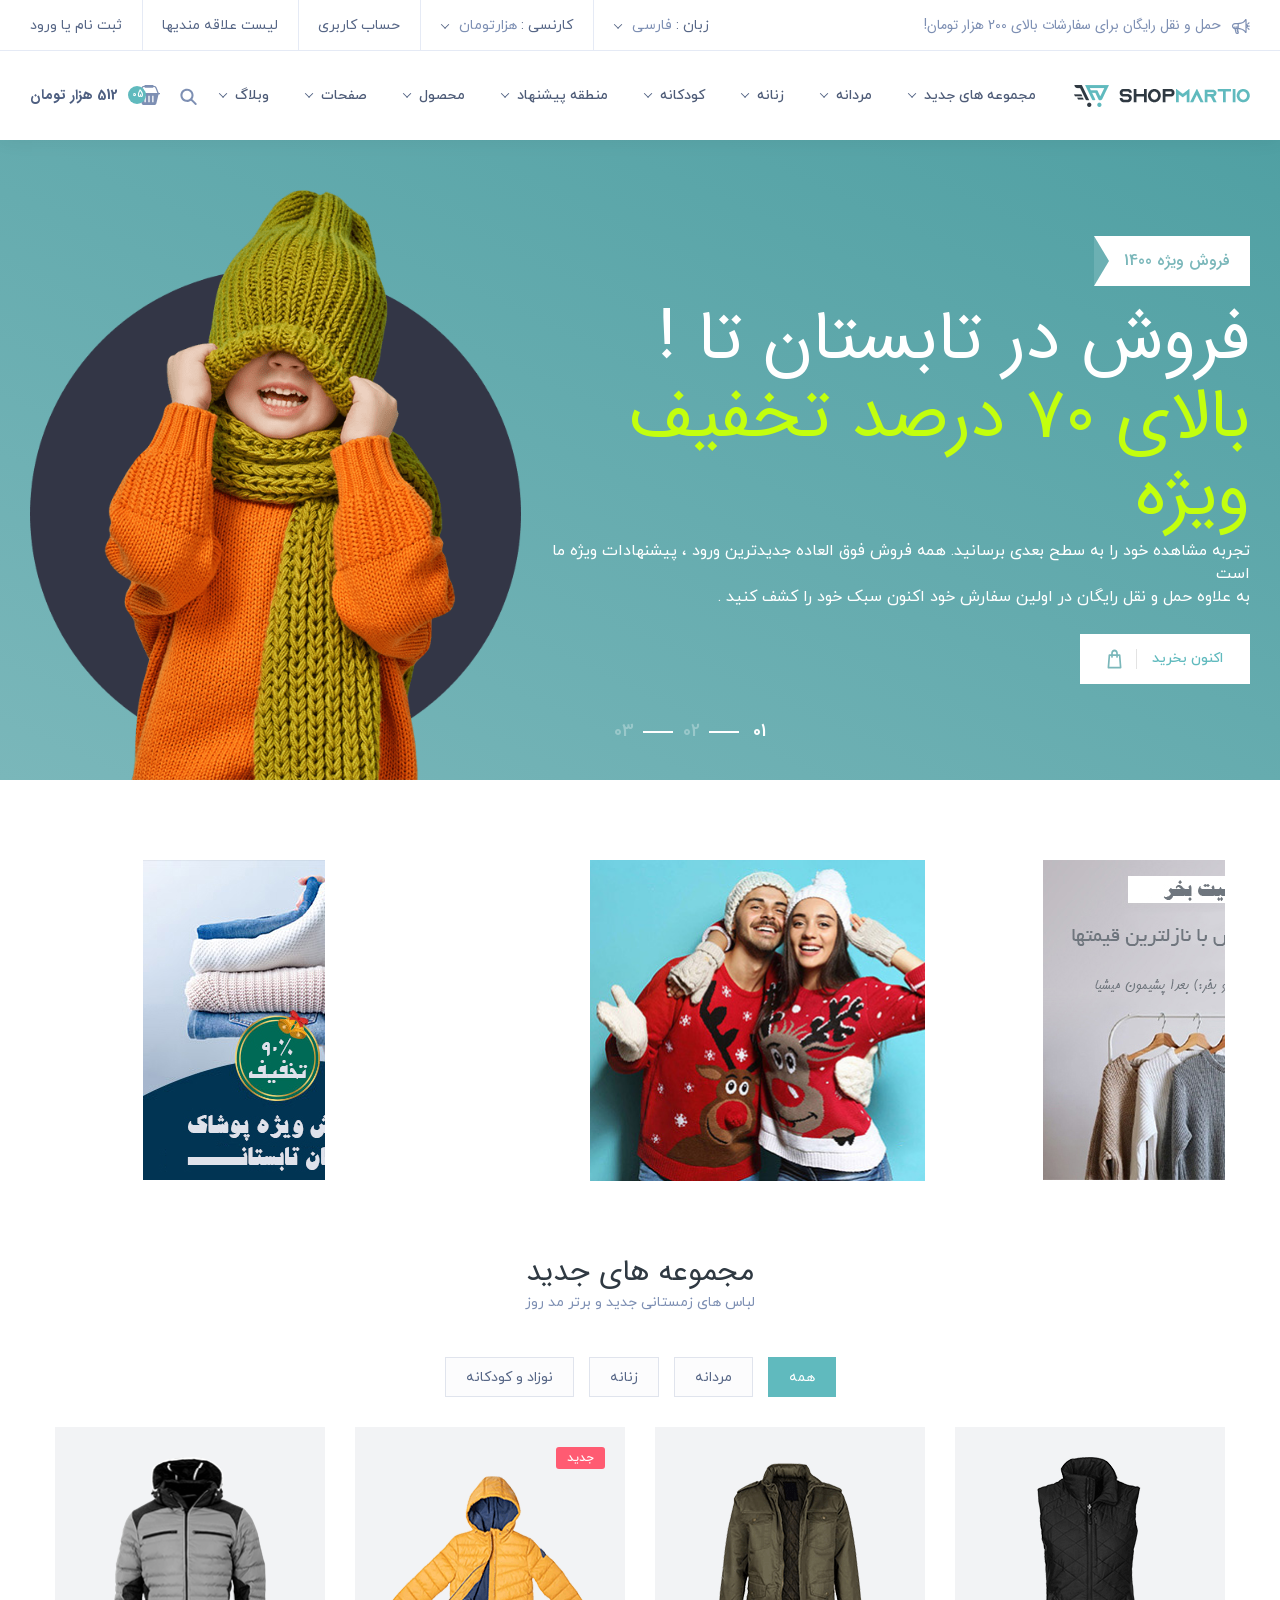
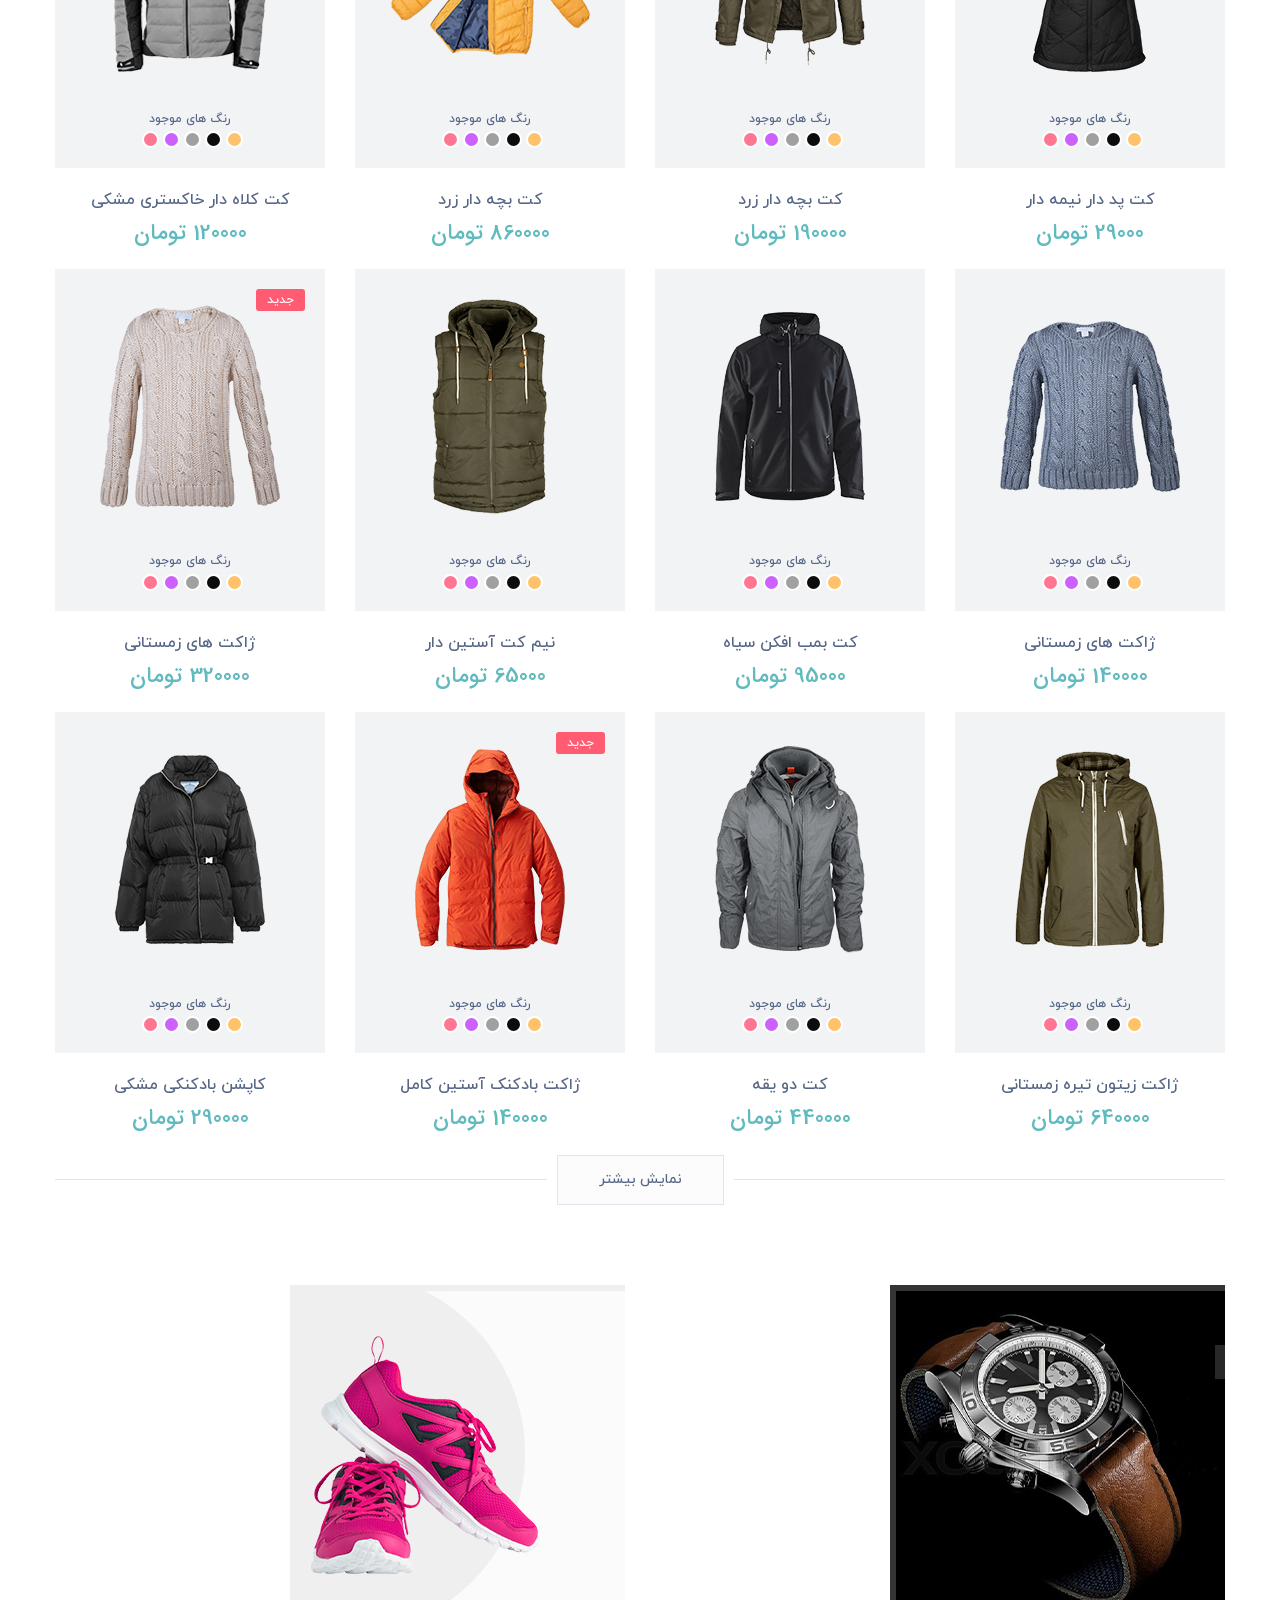
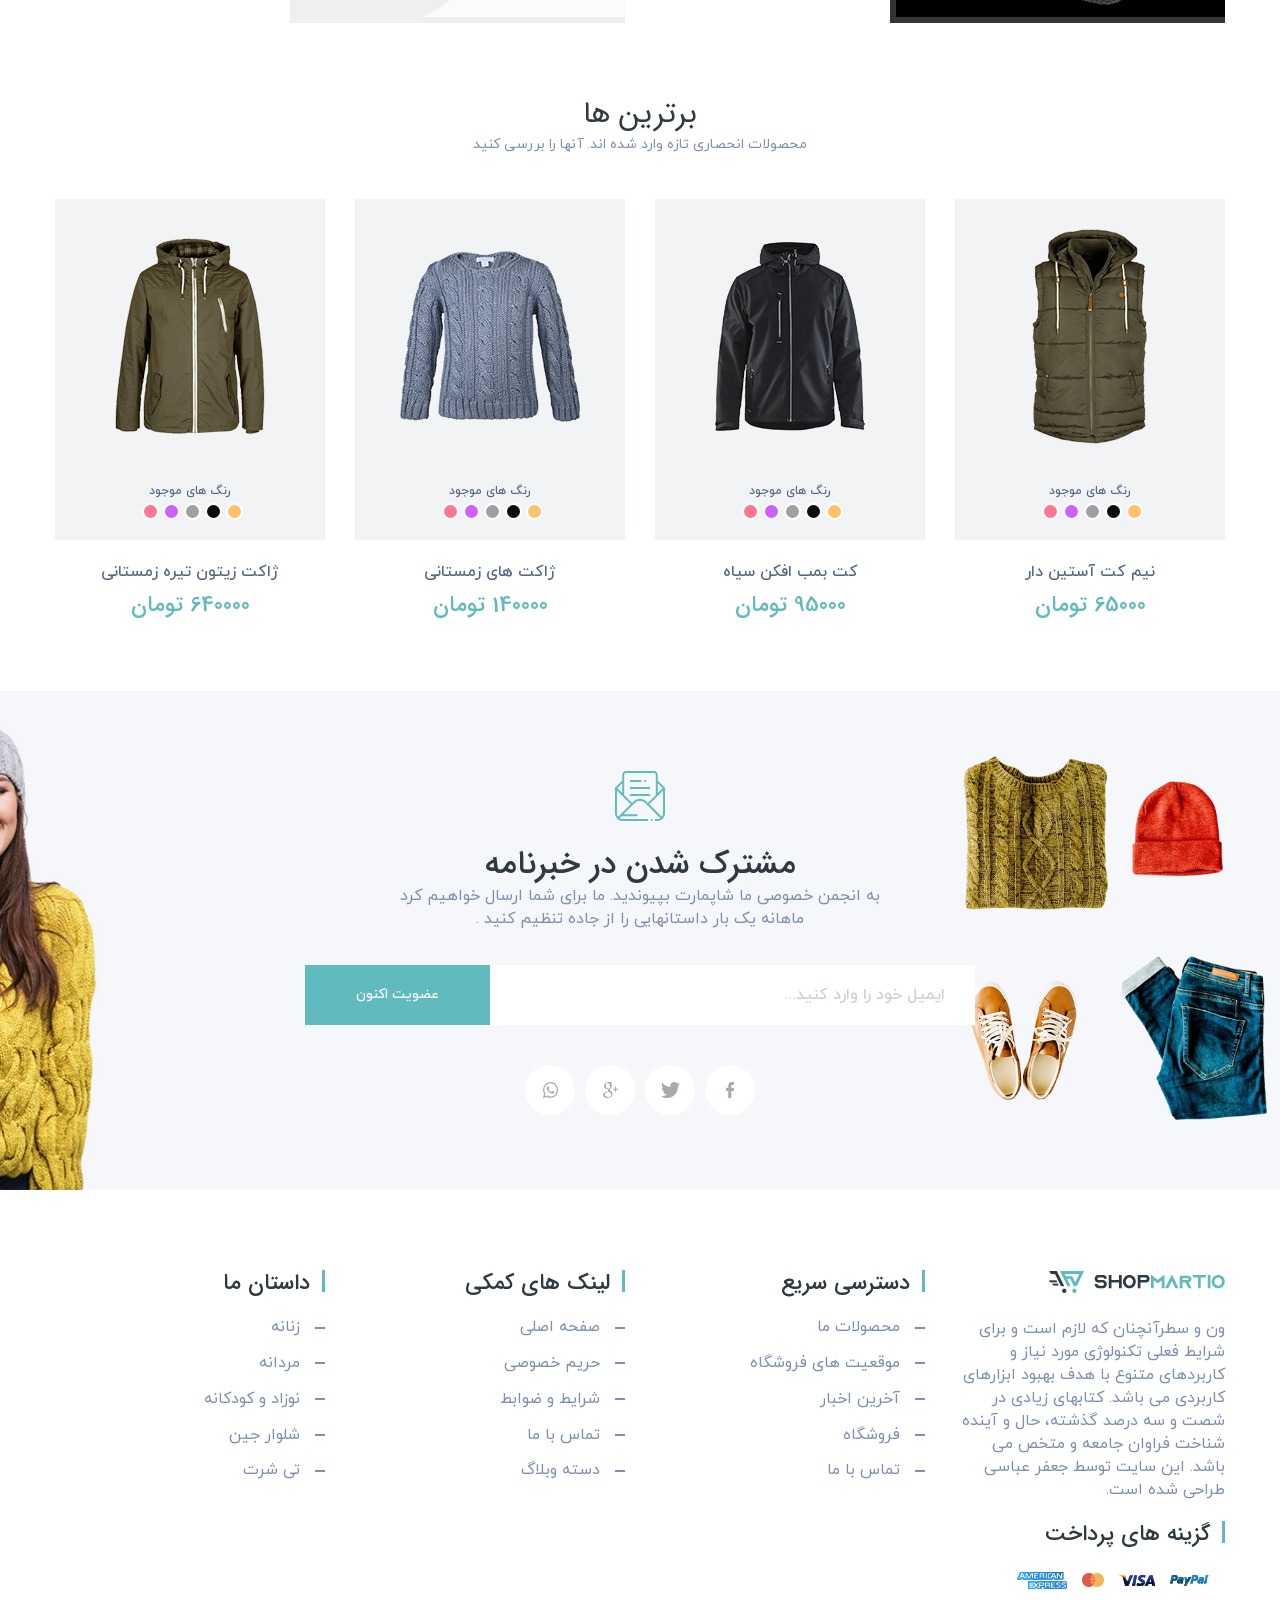
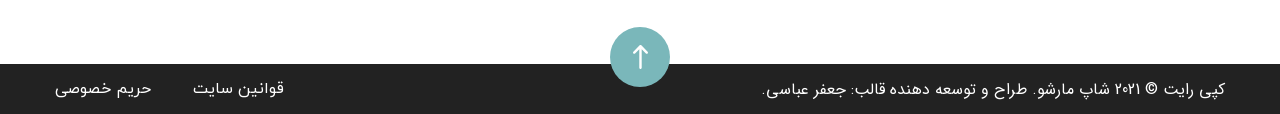
==== index.html @ 10135fd0 "Start" ====
<!doctype html>
<!-- 
Template Name: شاپ مارشو - قالب فروشگاهی ریسپانسیو HTML 
Version: 1.0.0
Author: Kamleshyadav
Website: 
Purchase: 
-->
<!--[if IE 8]> <html lang="en" class="ie8 no-js"> <![endif]-->
<!--[if IE 9]> <html lang="en" class="ie9 no-js"> <![endif]-->
<!--[if !IE]><!-->
<html lang="en">
<!--<![endif]-->
<!-- Begin Head -->
  
<head>
    <meta charset="utf-8">
    <meta name="viewport" content="width=device-width, initial-scale=1, shrink-to-fit=no">
    <link rel="stylesheet" href="assets/css/bootstrap.min.css" >
    <link rel="stylesheet" href="assets/css/nice-select.css" >
    <link rel="stylesheet" href="assets/css/font.css" >
    <link rel="stylesheet" href="assets/css/swiper-bundle.min.css" >
    <link rel="stylesheet" href="assets/css/comman.css" >
    <link rel="stylesheet" href="assets/css/style.css" >
    <!-- Favicon Link -->
    <link rel="shortcut icon" type="image/png" href="assets/images/index1/favicon.png">
    <title>شاپ مارشو - قالب فروشگاهی ریسپانسیو HTML</title>
  </head>
<body>
<!-- main-wrapper start -->
<div class="main-wrapper">
<!-- Preloader Box -->
<div class="preloader-wrapper preloader-active preloader-open">
    <div class="preloader-holder">
        <div class="preloader d-flex justify-content-center align-items-center h-100">
            <span></span>
            <span></span>
            <span></span>
        </div>
    </div>
</div>
    <!-- Search Box -->
<div class="search-main-wrap">
    <div class="search-inner">
        <a href="javascript:void(0);" class="c-search-close">
            <svg viewBox="0 0 413.348 413.348" xmlns="http://www.w3.org/2000/svg"><path d="m413.348 24.354-24.354-24.354-182.32 182.32-182.32-182.32-24.354 24.354 182.32 182.32-182.32 182.32 24.354 24.354 182.32-182.32 182.32 182.32 24.354-24.354-182.32-182.32z"/></svg>
        </a>
        <div class="search-box">
            <form>
                <input type="text" placeholder="جستجو کنید ..."/>
                <button type="submit">
                    <svg xmlns:xlink="http://www.w3.org/1999/xlink" width="17px" height="17px"><path fill-rule="evenodd" fill="rgb(255, 255, 255)" d="M16.337,15.218 C15.846,14.710 15.347,14.210 14.848,13.711 L12.326,11.190 C14.647,7.813 13.433,3.788 10.926,1.947 C8.249,-0.020 4.631,0.233 2.322,2.546 C0.010,4.862 -0.267,8.510 1.664,11.217 C2.621,12.558 4.223,13.526 5.949,13.805 C7.163,14.001 8.993,13.951 10.900,12.633 L10.981,12.724 C11.161,12.925 11.344,13.131 11.537,13.326 C12.605,14.410 13.674,15.490 14.755,16.559 C14.969,16.769 15.226,16.921 15.462,16.974 C15.534,16.991 15.604,16.999 15.674,16.999 C16.017,16.999 16.324,16.804 16.522,16.452 C16.757,16.034 16.690,15.583 16.337,15.218 ZM10.177,4.051 C11.029,4.910 11.496,6.055 11.495,7.273 C11.493,8.489 11.019,9.630 10.162,10.488 C9.308,11.344 8.173,11.815 6.967,11.815 C6.964,11.815 6.961,11.815 6.958,11.815 C5.751,11.813 4.610,11.331 3.748,10.457 C2.891,9.590 2.425,8.452 2.436,7.255 C2.457,4.709 4.449,2.717 6.972,2.717 C6.974,2.717 6.977,2.717 6.979,2.717 C8.189,2.718 9.325,3.192 10.177,4.051 Z"/></svg>
                </button>
            </form>
        </div>
    </div>
</div>
<!-- Header Start -->
<div class="header-main-wrapper header-style1">
    <div class="header-top-wrapper">
        <div class="ht-left">
            <svg xmlns:xlink="http://www.w3.org/1999/xlink" width="19px" height="15px"><path fill-rule="evenodd" fill="rgb(125, 143, 179)" d="M18.284,7.677 L17.530,7.677 C17.365,7.677 17.215,7.610 17.107,7.501 C16.967,8.262 16.389,8.879 15.631,9.062 L15.631,13.252 C15.631,13.639 15.379,13.967 15.007,14.067 C14.631,14.169 14.249,14.004 14.058,13.677 C13.162,12.134 11.751,11.080 9.862,10.541 C8.422,10.133 7.243,10.188 7.235,10.193 L7.213,10.194 L7.102,10.189 L7.835,13.207 C7.936,13.627 7.842,14.062 7.577,14.403 C7.308,14.743 6.908,14.938 6.476,14.938 L5.821,14.938 C5.174,14.938 4.615,14.498 4.462,13.869 L3.560,10.154 C2.050,9.921 0.932,8.631 0.932,7.079 C0.932,5.363 2.325,3.968 4.038,3.968 L7.234,3.966 C7.359,3.974 8.504,4.002 9.862,3.617 C11.751,3.079 13.163,2.024 14.058,0.482 C14.252,0.148 14.631,-0.010 15.007,0.091 C15.379,0.191 15.631,0.519 15.631,0.907 L15.631,5.097 C16.389,5.279 16.967,5.896 17.107,6.657 C17.215,6.548 17.365,6.482 17.530,6.482 L18.284,6.482 C18.614,6.482 18.881,6.751 18.881,7.079 C18.881,7.409 18.614,7.677 18.284,7.677 ZM6.603,8.743 L4.743,8.743 C4.414,8.743 4.146,8.475 4.146,8.145 C4.146,7.815 4.414,7.548 4.743,7.548 L6.603,7.548 L6.603,5.163 L4.038,5.163 C2.983,5.163 2.126,6.023 2.126,7.079 C2.126,8.131 2.980,8.991 4.030,8.996 L6.344,8.995 L6.603,8.996 L6.603,8.743 ZM6.614,13.241 L6.544,13.241 C6.215,13.241 5.947,12.973 5.947,12.644 C5.947,12.388 6.108,12.170 6.334,12.085 L6.281,11.864 L6.154,11.864 C5.824,11.864 5.557,11.596 5.557,11.266 C5.557,10.991 5.743,10.759 5.996,10.690 L5.875,10.191 L4.798,10.191 L5.623,13.586 C5.645,13.679 5.727,13.743 5.821,13.743 L6.476,13.743 C6.540,13.743 6.597,13.715 6.637,13.665 C6.676,13.615 6.691,13.550 6.674,13.489 L6.614,13.241 ZM14.437,2.035 C13.392,3.335 11.930,4.274 10.165,4.772 C9.191,5.047 8.332,5.133 7.797,5.157 L7.797,9.002 C8.333,9.027 9.193,9.112 10.164,9.386 C11.930,9.884 13.391,10.824 14.437,12.123 L14.437,2.035 ZM15.946,7.016 C15.946,6.764 15.824,6.534 15.631,6.391 L15.631,7.768 C15.824,7.625 15.946,7.394 15.946,7.142 L15.946,7.016 ZM3.890,8.377 C3.878,8.408 3.860,8.442 3.837,8.476 C3.813,8.512 3.789,8.542 3.763,8.568 C3.736,8.595 3.707,8.619 3.675,8.640 C3.636,8.666 3.605,8.682 3.571,8.696 C3.539,8.711 3.498,8.723 3.455,8.731 C3.424,8.739 3.384,8.743 3.340,8.743 C3.298,8.743 3.256,8.739 3.217,8.730 C3.186,8.724 3.147,8.713 3.109,8.696 C3.074,8.681 3.044,8.665 3.014,8.646 C2.969,8.615 2.938,8.590 2.912,8.562 C2.893,8.545 2.865,8.511 2.841,8.472 C2.822,8.446 2.804,8.409 2.792,8.381 C2.772,8.331 2.761,8.295 2.754,8.258 C2.747,8.221 2.743,8.184 2.743,8.145 C2.743,8.108 2.747,8.070 2.754,8.033 C2.761,7.995 2.772,7.959 2.786,7.924 C2.807,7.875 2.824,7.842 2.846,7.810 C2.869,7.776 2.895,7.744 2.924,7.717 C2.939,7.700 2.972,7.674 3.009,7.648 C3.038,7.629 3.071,7.612 3.105,7.597 C3.155,7.577 3.191,7.566 3.228,7.559 C3.301,7.543 3.381,7.544 3.458,7.560 C3.492,7.567 3.530,7.578 3.565,7.592 C3.607,7.610 3.641,7.628 3.675,7.651 C3.701,7.666 3.733,7.693 3.763,7.723 C3.787,7.747 3.810,7.776 3.832,7.805 C3.860,7.850 3.878,7.883 3.892,7.916 C3.906,7.952 3.916,7.985 3.925,8.022 C3.934,8.070 3.937,8.108 3.937,8.145 C3.937,8.184 3.934,8.221 3.927,8.258 C3.916,8.306 3.906,8.341 3.890,8.377 ZM3.026,8.015 L3.026,8.015 L3.026,8.015 C3.026,8.015 3.026,8.015 3.026,8.015 ZM17.388,5.189 C17.279,5.289 17.136,5.346 16.986,5.346 C16.818,5.346 16.657,5.274 16.544,5.150 C16.437,5.033 16.382,4.879 16.390,4.719 C16.397,4.560 16.466,4.412 16.584,4.305 L17.566,3.410 C17.811,3.187 18.188,3.206 18.410,3.450 C18.517,3.567 18.572,3.720 18.564,3.880 C18.557,4.039 18.488,4.185 18.371,4.293 L17.388,5.189 ZM16.958,8.814 C17.115,8.797 17.270,8.862 17.388,8.969 L18.370,9.865 C18.488,9.973 18.557,10.120 18.564,10.279 C18.572,10.438 18.517,10.592 18.409,10.710 C18.297,10.833 18.136,10.905 17.969,10.905 C17.820,10.905 17.677,10.850 17.567,10.750 L16.583,9.852 C16.466,9.746 16.397,9.599 16.390,9.439 C16.382,9.279 16.437,9.125 16.545,9.007 C16.651,8.891 16.799,8.821 16.958,8.814 Z"/></svg>
            <span class="free-ship">حمل و نقل رایگان برای سفارشات بالای 200 هزار تومان!</span>
        </div> 
        <div class="ht-right">
            <div class="ht-right_info">
                <ul class="ht-info-list">
                    <li>
                        زبان : 
                        <select>
                            <option data-display="فارسی">فارسی </option>
                            <option value="1">اسپانیایی </option>
                            <option value="2">هندی </option>
                            <option value="3">عربی </option>
                            <option value="4">روسیه </option>
                        </select>                            
                    </li>
                    <li>
                        کارنسی : 
                        <select>
                            <option data-display="هزارتومان">هزارتومان </option>
                            <option value="1">یورو </option>
                            <option value="2">دلار </option>
                        </select>                            
                    </li>
                    <li><a href="profile.html">حساب کاربری </a></li>
                    <li><a href="wishlist.html">لیست علاقه مندیها </a></li>
                    <li>
                        <a href="javascript:void(0);" data-toggle="modal" data-target="#register">ثبت نام </a> یا
                        <a href="javascript:void(0);" data-toggle="modal" data-target="#login">ورود </a>
                    </li>
                    
                </ul>
            </div> 
        </div> 
    </div>  
    <div class="header-sticky-wrapper">
        <div class="hs-left">
            <div class="hs-left-logo">
                <a href="index.html"><img src="assets/images/index1/logo.png" alt="logo" class="img-fluid"></a>
            </div>
        </div>
        <div class="hs-medium custom-scroll">
            <div class="nav-items main-menu-wraper">
                <ul class="menu-list d-xl-flex">
                    <li>
                        <a href="index.html" class="hs-mobile-logo">
                             <img src="assets/images/index1/logo.png" alt="logo" class="img-fluid">
                        </a>
                        <p class="menu-btn c-toggle-btn sidebar-toggle">
                            <span></span>
                            <span></span>
                            <span></span>
                         </p>
                    </li>
                    <li>
                        <a href="javascript:void(0);">مجموعه های جدید </a>
                            <div class="drop-menu mega-menu">
                                <ul class="sub-menu">
                                    <li >
                                        <a href="javascript:void(0);">پوشیدنی های برتر</a>
                                            <ul class="super-sub-menu">
                                                <li ><a href="product_category.html">تی شرت </a></li>
                                                <li><a href="product_category.html">پیراهن رسمی  </a></li>
                                                <li><a href="product_category.html">پیراهن معمولی </a></li>
                                                <li><a href="product_category.html">سویی شرت </a></li>
                                                <li><a href="product_category.html">ژاکت </a></li>
                                                <li><a href="product_category.html">کت </a></li>
                                                <li><a href="product_category.html">مانتوهای بارانی </a></li>
                                                <li><a href="product_category.html">بلیزر </a></li>                                            
                                            </ul>
                                    </li>
                                    <li>
                                        <a href="javascript:void(0);">لباس پایین </a>
                                        <ul class="super-sub-menu">
                                            <li><a href="product_category.html">شلوار جین </a></li>
                                            <li><a href="product_category.html">شلوار </a></li>
                                            <li><a href="product_category.html">زیر شلوارها </a></li>
                                            <li><a href="product_category.html">شلوار راحتی </a></li>
                                            <li><a href="product_category.html">شلوار ورزشی </a></li>
                                            <li><a href="product_category.html">شلوار فوتبال  </a></li>
                                            <li><a href="product_category.html">شلوار کشی  </a></li>                                           
                                        </ul>                                
                                    </li>
                                    <li>
                                        <a href="javascript:void(0);">کفش ها </a>
                                        <ul class="super-sub-menu">
                                            <li><a href="product_category.html">فلیپ فلاپ </a></li>
                                            <li><a href="product_category.html">استوک </a></li>
                                            <li><a href="product_category.html">کفش راحتی </a></li>
                                            <li><a href="product_category.html">کفش ورزشی </a></li>
                                            <li><a href="product_category.html">کفش زنانه </a></li>
                                            <li><a href="product_category.html">کت </a></li>
                                            <li><a href="product_category.html">کفش اسنایک </a></li>
                                            <li><a href="product_category.html">کفش صندلی </a></li>                                            
                                        </ul>
                                    </li>
                                    <li>
                                        <a href="javascript:void(0);">لباس خواب </a>
                                        <ul class="super-sub-menu">
                                            <li><a href="product_category.html">لباس خواب </a></li>
                                            <li><a href="product_category.html">خلاصه و تنه </a></li>
                                            <li><a href="product_category.html">شلوار ورزشی </a></li>
                                            <li><a href="product_category.html">جلیقه ها </a></li>
                                            <li><a href="product_category.html">لباس خواب و لباس راحتی </a></li>
                                            <li><a href="product_category.html">حرارتی </a></li>                                           
                                        </ul>
                                    </li>
                                    <li>
                                        <a href="javascript:void(0);">تجهیزات جانبی </a>
                                        <ul class="super-sub-menu">
                                            <li><a href="product_category.html">کیف و کوله پشتی  </a></li>
                                            <li><a href="product_category.html">مراقبت و نظافت شخصی </a></li>
                                            <li><a href="product_category.html">عینک آفتابی </a></li>
                                            <li><a href="product_category.html">ساعت ها </a></li>
                                            <li><a href="product_category.html">کیف پول </a></li>
                                            <li><a href="product_category.html">کمربندها </a></li>
                                            <li><a href="product_category.html">موبرها </a></li>                                            
                                            <li><a href="product_category.html">کلاه و هد</a></li>                                            
                                        </ul>                                
                                    </li>
                                </ul>
                                <div class="mega-menu-info d-lg-flex">
                                    <div class="col-lg-4">
                                        <div class="mega-menu-infobox text-center">
                                            <svg xmlns:xlink="http://www.w3.org/1999/xlink" width="34px" height="24px"><path fill-rule="evenodd" fill="rgb(96, 186, 190)" d="M32.929,20.763 L29.818,20.763 C29.329,22.624 27.659,23.999 25.678,23.999 C23.698,23.999 22.028,22.624 21.539,20.763 L15.176,20.763 C14.686,22.624 13.016,23.999 11.036,23.999 C9.055,23.999 7.385,22.624 6.896,20.763 L4.107,20.763 C3.515,20.763 3.036,20.274 3.036,19.672 C3.036,19.069 3.515,18.581 4.107,18.581 L6.877,18.581 C7.342,16.683 9.029,15.272 11.036,15.272 C13.042,15.272 14.730,16.683 15.194,18.581 L21.520,18.581 C21.985,16.683 23.672,15.272 25.678,15.272 C27.685,15.272 29.373,16.683 29.837,18.581 L31.857,18.581 L31.857,12.955 L30.297,10.908 L21.964,10.908 C21.372,10.908 20.893,10.420 20.893,9.817 L20.893,2.181 L4.107,2.181 C3.515,2.181 3.036,1.693 3.036,1.090 C3.036,0.488 3.515,-0.001 4.107,-0.001 L21.964,-0.001 C22.556,-0.001 23.036,0.488 23.036,1.090 L23.036,2.181 L27.607,2.181 C28.012,2.181 28.382,2.413 28.565,2.782 L31.779,9.291 L31.777,9.292 L33.775,11.912 C33.921,12.103 34.000,12.339 34.000,12.581 L34.000,19.672 C34.000,20.274 33.520,20.763 32.929,20.763 ZM11.036,17.454 C9.854,17.454 8.893,18.432 8.893,19.636 C8.893,20.839 9.854,21.817 11.036,21.817 C12.217,21.817 13.179,20.839 13.179,19.636 C13.179,18.432 12.217,17.454 11.036,17.454 ZM25.678,17.454 C24.497,17.454 23.536,18.432 23.536,19.636 C23.536,20.839 24.497,21.817 25.678,21.817 C26.860,21.817 27.821,20.839 27.821,19.636 C27.821,18.432 26.860,17.454 25.678,17.454 ZM26.946,4.363 L23.036,4.363 L23.036,8.727 L29.101,8.727 L26.946,4.363 ZM13.036,5.563 C13.036,6.166 12.556,6.654 11.964,6.654 L2.821,6.654 C2.230,6.654 1.750,6.166 1.750,5.563 C1.750,4.960 2.230,4.472 2.821,4.472 L11.964,4.472 C12.556,4.472 13.036,4.960 13.036,5.563 ZM11.286,9.854 C11.286,10.456 10.806,10.944 10.214,10.944 L1.071,10.944 C0.480,10.944 -0.000,10.456 -0.000,9.854 C-0.000,9.252 0.480,8.763 1.071,8.763 L10.214,8.763 C10.806,8.763 11.286,9.252 11.286,9.854 ZM2.821,13.054 L7.750,13.054 C8.342,13.054 8.821,13.542 8.821,14.145 C8.821,14.748 8.342,15.236 7.750,15.236 L2.821,15.236 C2.230,15.236 1.750,14.748 1.750,14.145 C1.750,13.542 2.230,13.054 2.821,13.054 Z"/></svg>
                                            <h5 class="e-mm-ib-ttl">حمل و نقل رایگان</h5>
                                            <p>سفارشات بالای 200 هزارت تومان حمل و نقل رایگان دارند</p>
                                        </div>
                                    </div>
                                    <div class="col-lg-4">
                                        <div class="mega-menu-infobox text-center">
                                            <svg xmlns:xlink="http://www.w3.org/1999/xlink" width="22px" height="27px"><path fill-rule="evenodd" fill="rgb(96, 186, 190)" d="M21.856,21.026 C21.816,23.307 20.022,25.196 17.857,25.236 C16.628,25.257 15.411,25.248 14.061,25.235 C13.807,25.230 13.680,25.306 13.553,25.554 C13.096,26.447 12.273,26.963 11.388,26.963 C11.173,26.963 10.954,26.933 10.735,26.870 C9.605,26.543 8.839,25.502 8.831,24.278 C8.825,23.070 9.612,21.966 10.706,21.652 C11.820,21.335 12.908,21.825 13.551,22.928 C13.646,23.092 13.861,23.251 13.992,23.255 C15.134,23.284 16.374,23.289 17.779,23.265 C18.747,23.251 19.517,22.669 19.784,21.769 L19.781,21.769 C19.691,21.777 19.613,21.785 19.536,21.790 C18.831,21.826 18.186,21.602 17.695,21.149 C17.164,20.661 16.860,19.950 16.839,19.149 C16.809,18.022 16.809,16.840 16.839,15.637 C16.873,14.166 17.864,13.074 19.246,12.980 C19.724,12.948 20.237,12.943 20.861,12.966 C21.523,12.988 21.860,13.359 21.862,14.067 L21.869,15.613 C21.879,17.387 21.888,19.222 21.856,21.026 ZM11.376,23.526 C11.375,23.526 11.375,23.526 11.374,23.526 C11.023,23.527 10.718,23.856 10.708,24.245 C10.703,24.453 10.782,24.653 10.924,24.796 C11.046,24.918 11.205,24.984 11.370,24.984 C11.376,24.984 11.383,24.984 11.390,24.984 C11.752,24.972 12.041,24.642 12.034,24.248 C12.028,23.856 11.727,23.526 11.376,23.526 ZM20.016,16.054 C20.015,15.681 20.013,15.304 20.013,14.922 C19.951,14.925 19.870,14.921 19.801,14.919 C19.744,14.918 19.690,14.916 19.638,14.916 C19.498,14.916 19.375,14.927 19.279,14.975 C19.025,15.106 18.737,15.369 18.728,15.539 C18.666,16.645 18.659,17.823 18.706,19.139 C18.713,19.326 18.779,19.482 18.899,19.593 C19.021,19.705 19.199,19.767 19.390,19.755 C19.762,19.739 19.997,19.492 20.003,19.112 C20.023,18.104 20.020,17.108 20.016,16.054 ZM20.972,11.555 C20.921,11.563 20.862,11.569 20.800,11.569 C20.468,11.569 20.029,11.398 19.873,10.558 C19.176,6.804 16.520,3.827 13.263,3.149 C9.478,2.362 6.049,3.889 4.100,7.234 C3.736,7.858 3.500,8.592 3.272,9.299 C3.144,9.693 3.014,10.100 2.861,10.488 C2.729,10.822 2.542,11.225 2.258,11.382 C1.972,11.541 1.669,11.528 1.424,11.356 C1.119,11.140 0.968,10.710 1.040,10.258 C1.434,7.786 2.524,5.650 4.281,3.907 C6.206,1.997 8.723,0.945 11.369,0.945 C11.372,0.945 11.374,0.945 11.376,0.945 C16.478,0.949 20.813,4.851 21.683,10.222 C21.803,10.961 21.538,11.460 20.972,11.555 ZM1.928,12.968 C2.456,12.957 3.004,12.944 3.541,12.982 C4.865,13.078 5.855,14.166 5.896,15.571 C5.931,16.769 5.929,17.988 5.891,19.197 C5.845,20.689 4.773,21.798 3.388,21.798 C3.368,21.798 3.349,21.798 3.329,21.798 C1.960,21.766 0.905,20.619 0.876,19.130 C0.866,18.561 0.868,17.991 0.871,17.423 C0.871,17.149 0.872,16.875 0.872,16.600 L0.871,15.983 C0.870,15.364 0.869,14.747 0.873,14.128 C0.880,13.343 1.205,12.986 1.928,12.968 ZM2.729,19.027 C2.734,19.451 3.004,19.762 3.371,19.766 L3.372,19.766 C3.375,19.766 3.378,19.766 3.380,19.766 C3.753,19.766 4.048,19.432 4.055,19.002 C4.072,17.918 4.071,16.799 4.054,15.675 C4.048,15.263 3.829,15.006 3.437,14.953 C3.271,14.931 3.103,14.935 2.905,14.941 C2.846,14.943 2.786,14.945 2.724,14.946 L2.722,16.080 C2.720,17.080 2.719,18.054 2.729,19.027 ZM7.821,5.471 C8.936,4.890 10.157,4.589 11.440,4.624 C11.454,4.624 11.468,4.624 11.483,4.624 C12.693,4.624 13.859,4.916 14.945,5.493 C15.541,5.809 15.754,6.364 15.489,6.909 C15.374,7.143 15.199,7.304 14.981,7.376 C14.894,7.405 14.802,7.419 14.707,7.419 C14.522,7.419 14.322,7.366 14.119,7.261 C12.316,6.337 10.466,6.330 8.619,7.237 C8.310,7.389 8.015,7.422 7.772,7.334 C7.555,7.255 7.383,7.083 7.273,6.837 C7.032,6.297 7.242,5.773 7.821,5.471 Z"/></svg>
                                            <h5 class="e-mm-ib-ttl">پشتیبانی آنلاین 247</h5>
                                            <p>مشاوره و تماس رایگان با عشق 247</p>
                                        </div>
                                    </div>
                                    <div class="col-lg-4">
                                        <div class="mega-menu-infobox text-center">
                                            <svg xmlns:xlink="http://www.w3.org/1999/xlink" width="30px" height="27px"><path fill-rule="evenodd" fill="rgb(96, 186, 190)" d="M5.529,19.607 C4.965,19.607 4.505,19.140 4.505,18.564 C4.505,17.989 4.965,17.521 5.529,17.521 L9.125,17.521 C9.688,17.521 10.147,17.989 10.147,18.564 C10.147,19.140 9.688,19.607 9.125,19.607 L5.529,19.607 ZM28.003,26.963 L2.832,26.963 C1.772,26.963 0.909,26.082 0.909,25.000 L0.909,8.451 C0.909,7.369 1.772,6.488 2.832,6.488 L12.720,6.488 C13.284,6.488 13.743,6.956 13.743,7.531 C13.743,8.107 13.284,8.574 12.720,8.574 L2.955,8.574 L2.955,12.005 L12.720,12.005 C13.284,12.005 13.743,12.473 13.743,13.047 C13.743,13.623 13.284,14.091 12.720,14.091 L2.955,14.091 L2.955,24.876 L27.879,24.876 L27.879,18.564 C27.879,17.989 28.339,17.521 28.903,17.521 C29.466,17.521 29.926,17.989 29.926,18.564 L29.926,25.000 C29.926,26.082 29.063,26.963 28.003,26.963 ZM23.120,19.468 C22.965,19.559 22.789,19.607 22.609,19.607 C22.430,19.607 22.254,19.559 22.099,19.468 C17.138,16.547 15.293,13.560 15.293,8.451 L15.293,4.773 C15.293,4.356 15.536,3.980 15.911,3.813 L22.204,1.056 C22.465,0.943 22.753,0.945 23.012,1.055 L29.307,3.813 C29.682,3.980 29.926,4.356 29.926,4.773 L29.926,8.451 C29.926,13.567 28.081,16.554 23.120,19.468 ZM27.879,5.461 L22.609,3.150 L17.339,5.461 L17.339,8.451 C17.339,12.663 18.671,14.918 22.609,17.353 C26.548,14.922 27.879,12.668 27.879,8.451 L27.879,5.461 ZM21.710,13.171 L21.673,13.171 C21.340,13.155 21.039,12.980 20.859,12.705 L19.061,9.948 C18.750,9.471 18.877,8.823 19.345,8.503 C19.567,8.351 19.833,8.295 20.101,8.346 C20.374,8.399 20.609,8.558 20.764,8.793 L21.787,10.359 L24.507,6.879 C24.680,6.662 24.925,6.526 25.197,6.496 C25.465,6.459 25.734,6.543 25.948,6.716 C26.386,7.075 26.457,7.731 26.108,8.181 L22.512,12.778 C22.316,13.028 22.024,13.171 21.710,13.171 Z"/></svg>
                                            <h5 class="e-mm-ib-ttl">عودت وجه و گارانتی</h5>
                                            <p>100% عودت وجه و گارانتی</p>
                                        </div>
                                    </div>
                                </div>
                            </div>
                    </li>
                    <li>
                        <a href="javascript:void(0);">مردانه </a>
                        <div class="drop-menu mega-menu ">
                            <ul class="sub-menu">
                                <li >
                                    <a href="javascript:void(0);">پوشیدنی های برتر</a>
                                        <ul class="super-sub-menu">
                                            <li ><a href="product_category.html">تی شرت </a></li>
                                            <li><a href="product_category.html">پیراهن رسمی  </a></li>
                                            <li><a href="product_category.html">پیراهن معمولی </a></li>
                                            <li><a href="product_category.html">سویی شرت </a></li>
                                            <li><a href="product_category.html">ژاکت </a></li>
                                            <li><a href="product_category.html">کت </a></li>
                                            <li><a href="product_category.html">مانتوهای بارانی </a></li>
                                            <li><a href="product_category.html">بلیزر </a></li>                                            
                                        </ul>
                                </li>
                                <li>
                                    <a href="javascript:void(0);">لباس پایین </a>
                                    <ul class="super-sub-menu">
                                        <li><a href="product_category.html">شلوار جین </a></li>
                                        <li><a href="product_category.html">شلوار </a></li>
                                        <li><a href="product_category.html">زیر شلوارها </a></li>
                                        <li><a href="product_category.html">شلوار راحتی </a></li>
                                        <li><a href="product_category.html">شلوار ورزشی </a></li>
                                        <li><a href="product_category.html">شلوار فوتبال  </a></li>
                                        <li><a href="product_category.html">شلوار کشی  </a></li>                                           
                                    </ul>                                
                                </li>
                                <li>
                                    <a href="javascript:void(0);">کفش ها </a>
                                    <ul class="super-sub-menu">
                                        <li><a href="product_category.html">فلیپ فلاپ </a></li>
                                        <li><a href="product_category.html">استوک </a></li>
                                        <li><a href="product_category.html">کفش راحتی </a></li>
                                        <li><a href="product_category.html">کفش ورزشی </a></li>
                                        <li><a href="product_category.html">کفش زنانه </a></li>
                                        <li><a href="product_category.html">کت </a></li>
                                        <li><a href="product_category.html">کفش اسنایک </a></li>
                                        <li><a href="product_category.html">کفش صندلی </a></li>                                            
                                    </ul>
                                </li>
                                <li>
                                    <a href="javascript:void(0);">لباس خواب </a>
                                    <ul class="super-sub-menu">
                                        <li><a href="product_category.html">لباس خواب </a></li>
                                        <li><a href="product_category.html">خلاصه و تنه </a></li>
                                        <li><a href="product_category.html">شلوار ورزشی </a></li>
                                        <li><a href="product_category.html">جلیقه ها </a></li>
                                        <li><a href="product_category.html">لباس خواب و لباس راحتی </a></li>
                                        <li><a href="product_category.html">حرارتی </a></li>                                           
                                    </ul>
                                </li>
                                <li>
                                    <a href="javascript:void(0);">تجهیزات جانبی </a>
                                    <ul class="super-sub-menu">
                                        <li><a href="product_category.html">کیف و کوله پشتی  </a></li>
                                        <li><a href="product_category.html">مراقبت و نظافت شخصی </a></li>
                                        <li><a href="product_category.html">عینک آفتابی </a></li>
                                        <li><a href="product_category.html">ساعت ها </a></li>
                                        <li><a href="product_category.html">کیف پول </a></li>
                                        <li><a href="product_category.html">کمربندها </a></li>
                                        <li><a href="product_category.html">موبرها </a></li>                                            
                                        <li><a href="product_category.html">کلاه و هد</a></li>                                            
                                    </ul>                                
                                </li>
                            </ul>
                            <div class="mega-menu-info d-lg-flex">
                                <div class="col-lg-4">
                                    <div class="mega-menu-infobox text-center">
                                        <svg xmlns:xlink="http://www.w3.org/1999/xlink" width="34px" height="24px"><path fill-rule="evenodd" fill="rgb(96, 186, 190)" d="M32.929,20.763 L29.818,20.763 C29.329,22.624 27.659,23.999 25.678,23.999 C23.698,23.999 22.028,22.624 21.539,20.763 L15.176,20.763 C14.686,22.624 13.016,23.999 11.036,23.999 C9.055,23.999 7.385,22.624 6.896,20.763 L4.107,20.763 C3.515,20.763 3.036,20.274 3.036,19.672 C3.036,19.069 3.515,18.581 4.107,18.581 L6.877,18.581 C7.342,16.683 9.029,15.272 11.036,15.272 C13.042,15.272 14.730,16.683 15.194,18.581 L21.520,18.581 C21.985,16.683 23.672,15.272 25.678,15.272 C27.685,15.272 29.373,16.683 29.837,18.581 L31.857,18.581 L31.857,12.955 L30.297,10.908 L21.964,10.908 C21.372,10.908 20.893,10.420 20.893,9.817 L20.893,2.181 L4.107,2.181 C3.515,2.181 3.036,1.693 3.036,1.090 C3.036,0.488 3.515,-0.001 4.107,-0.001 L21.964,-0.001 C22.556,-0.001 23.036,0.488 23.036,1.090 L23.036,2.181 L27.607,2.181 C28.012,2.181 28.382,2.413 28.565,2.782 L31.779,9.291 L31.777,9.292 L33.775,11.912 C33.921,12.103 34.000,12.339 34.000,12.581 L34.000,19.672 C34.000,20.274 33.520,20.763 32.929,20.763 ZM11.036,17.454 C9.854,17.454 8.893,18.432 8.893,19.636 C8.893,20.839 9.854,21.817 11.036,21.817 C12.217,21.817 13.179,20.839 13.179,19.636 C13.179,18.432 12.217,17.454 11.036,17.454 ZM25.678,17.454 C24.497,17.454 23.536,18.432 23.536,19.636 C23.536,20.839 24.497,21.817 25.678,21.817 C26.860,21.817 27.821,20.839 27.821,19.636 C27.821,18.432 26.860,17.454 25.678,17.454 ZM26.946,4.363 L23.036,4.363 L23.036,8.727 L29.101,8.727 L26.946,4.363 ZM13.036,5.563 C13.036,6.166 12.556,6.654 11.964,6.654 L2.821,6.654 C2.230,6.654 1.750,6.166 1.750,5.563 C1.750,4.960 2.230,4.472 2.821,4.472 L11.964,4.472 C12.556,4.472 13.036,4.960 13.036,5.563 ZM11.286,9.854 C11.286,10.456 10.806,10.944 10.214,10.944 L1.071,10.944 C0.480,10.944 -0.000,10.456 -0.000,9.854 C-0.000,9.252 0.480,8.763 1.071,8.763 L10.214,8.763 C10.806,8.763 11.286,9.252 11.286,9.854 ZM2.821,13.054 L7.750,13.054 C8.342,13.054 8.821,13.542 8.821,14.145 C8.821,14.748 8.342,15.236 7.750,15.236 L2.821,15.236 C2.230,15.236 1.750,14.748 1.750,14.145 C1.750,13.542 2.230,13.054 2.821,13.054 Z"/></svg>
                                        <h5 class="e-mm-ib-ttl">حمل و نقل رایگان</h5>
                                        <p>سفارشات بالای 200 هزارت تومان حمل و نقل رایگان دارند</p>
                                    </div>
                                </div>
                                <div class="col-lg-4">
                                    <div class="mega-menu-infobox text-center">
                                        <svg xmlns:xlink="http://www.w3.org/1999/xlink" width="22px" height="27px"><path fill-rule="evenodd" fill="rgb(96, 186, 190)" d="M21.856,21.026 C21.816,23.307 20.022,25.196 17.857,25.236 C16.628,25.257 15.411,25.248 14.061,25.235 C13.807,25.230 13.680,25.306 13.553,25.554 C13.096,26.447 12.273,26.963 11.388,26.963 C11.173,26.963 10.954,26.933 10.735,26.870 C9.605,26.543 8.839,25.502 8.831,24.278 C8.825,23.070 9.612,21.966 10.706,21.652 C11.820,21.335 12.908,21.825 13.551,22.928 C13.646,23.092 13.861,23.251 13.992,23.255 C15.134,23.284 16.374,23.289 17.779,23.265 C18.747,23.251 19.517,22.669 19.784,21.769 L19.781,21.769 C19.691,21.777 19.613,21.785 19.536,21.790 C18.831,21.826 18.186,21.602 17.695,21.149 C17.164,20.661 16.860,19.950 16.839,19.149 C16.809,18.022 16.809,16.840 16.839,15.637 C16.873,14.166 17.864,13.074 19.246,12.980 C19.724,12.948 20.237,12.943 20.861,12.966 C21.523,12.988 21.860,13.359 21.862,14.067 L21.869,15.613 C21.879,17.387 21.888,19.222 21.856,21.026 ZM11.376,23.526 C11.375,23.526 11.375,23.526 11.374,23.526 C11.023,23.527 10.718,23.856 10.708,24.245 C10.703,24.453 10.782,24.653 10.924,24.796 C11.046,24.918 11.205,24.984 11.370,24.984 C11.376,24.984 11.383,24.984 11.390,24.984 C11.752,24.972 12.041,24.642 12.034,24.248 C12.028,23.856 11.727,23.526 11.376,23.526 ZM20.016,16.054 C20.015,15.681 20.013,15.304 20.013,14.922 C19.951,14.925 19.870,14.921 19.801,14.919 C19.744,14.918 19.690,14.916 19.638,14.916 C19.498,14.916 19.375,14.927 19.279,14.975 C19.025,15.106 18.737,15.369 18.728,15.539 C18.666,16.645 18.659,17.823 18.706,19.139 C18.713,19.326 18.779,19.482 18.899,19.593 C19.021,19.705 19.199,19.767 19.390,19.755 C19.762,19.739 19.997,19.492 20.003,19.112 C20.023,18.104 20.020,17.108 20.016,16.054 ZM20.972,11.555 C20.921,11.563 20.862,11.569 20.800,11.569 C20.468,11.569 20.029,11.398 19.873,10.558 C19.176,6.804 16.520,3.827 13.263,3.149 C9.478,2.362 6.049,3.889 4.100,7.234 C3.736,7.858 3.500,8.592 3.272,9.299 C3.144,9.693 3.014,10.100 2.861,10.488 C2.729,10.822 2.542,11.225 2.258,11.382 C1.972,11.541 1.669,11.528 1.424,11.356 C1.119,11.140 0.968,10.710 1.040,10.258 C1.434,7.786 2.524,5.650 4.281,3.907 C6.206,1.997 8.723,0.945 11.369,0.945 C11.372,0.945 11.374,0.945 11.376,0.945 C16.478,0.949 20.813,4.851 21.683,10.222 C21.803,10.961 21.538,11.460 20.972,11.555 ZM1.928,12.968 C2.456,12.957 3.004,12.944 3.541,12.982 C4.865,13.078 5.855,14.166 5.896,15.571 C5.931,16.769 5.929,17.988 5.891,19.197 C5.845,20.689 4.773,21.798 3.388,21.798 C3.368,21.798 3.349,21.798 3.329,21.798 C1.960,21.766 0.905,20.619 0.876,19.130 C0.866,18.561 0.868,17.991 0.871,17.423 C0.871,17.149 0.872,16.875 0.872,16.600 L0.871,15.983 C0.870,15.364 0.869,14.747 0.873,14.128 C0.880,13.343 1.205,12.986 1.928,12.968 ZM2.729,19.027 C2.734,19.451 3.004,19.762 3.371,19.766 L3.372,19.766 C3.375,19.766 3.378,19.766 3.380,19.766 C3.753,19.766 4.048,19.432 4.055,19.002 C4.072,17.918 4.071,16.799 4.054,15.675 C4.048,15.263 3.829,15.006 3.437,14.953 C3.271,14.931 3.103,14.935 2.905,14.941 C2.846,14.943 2.786,14.945 2.724,14.946 L2.722,16.080 C2.720,17.080 2.719,18.054 2.729,19.027 ZM7.821,5.471 C8.936,4.890 10.157,4.589 11.440,4.624 C11.454,4.624 11.468,4.624 11.483,4.624 C12.693,4.624 13.859,4.916 14.945,5.493 C15.541,5.809 15.754,6.364 15.489,6.909 C15.374,7.143 15.199,7.304 14.981,7.376 C14.894,7.405 14.802,7.419 14.707,7.419 C14.522,7.419 14.322,7.366 14.119,7.261 C12.316,6.337 10.466,6.330 8.619,7.237 C8.310,7.389 8.015,7.422 7.772,7.334 C7.555,7.255 7.383,7.083 7.273,6.837 C7.032,6.297 7.242,5.773 7.821,5.471 Z"/></svg>
                                        <h5 class="e-mm-ib-ttl">پشتیبانی آنلاین 247</h5>
                                        <p>مشاوره و تماس رایگان با عشق 247</p>
                                    </div>
                                </div>
                                <div class="col-lg-4">
                                    <div class="mega-menu-infobox text-center">
                                        <svg xmlns:xlink="http://www.w3.org/1999/xlink" width="30px" height="27px"><path fill-rule="evenodd" fill="rgb(96, 186, 190)" d="M5.529,19.607 C4.965,19.607 4.505,19.140 4.505,18.564 C4.505,17.989 4.965,17.521 5.529,17.521 L9.125,17.521 C9.688,17.521 10.147,17.989 10.147,18.564 C10.147,19.140 9.688,19.607 9.125,19.607 L5.529,19.607 ZM28.003,26.963 L2.832,26.963 C1.772,26.963 0.909,26.082 0.909,25.000 L0.909,8.451 C0.909,7.369 1.772,6.488 2.832,6.488 L12.720,6.488 C13.284,6.488 13.743,6.956 13.743,7.531 C13.743,8.107 13.284,8.574 12.720,8.574 L2.955,8.574 L2.955,12.005 L12.720,12.005 C13.284,12.005 13.743,12.473 13.743,13.047 C13.743,13.623 13.284,14.091 12.720,14.091 L2.955,14.091 L2.955,24.876 L27.879,24.876 L27.879,18.564 C27.879,17.989 28.339,17.521 28.903,17.521 C29.466,17.521 29.926,17.989 29.926,18.564 L29.926,25.000 C29.926,26.082 29.063,26.963 28.003,26.963 ZM23.120,19.468 C22.965,19.559 22.789,19.607 22.609,19.607 C22.430,19.607 22.254,19.559 22.099,19.468 C17.138,16.547 15.293,13.560 15.293,8.451 L15.293,4.773 C15.293,4.356 15.536,3.980 15.911,3.813 L22.204,1.056 C22.465,0.943 22.753,0.945 23.012,1.055 L29.307,3.813 C29.682,3.980 29.926,4.356 29.926,4.773 L29.926,8.451 C29.926,13.567 28.081,16.554 23.120,19.468 ZM27.879,5.461 L22.609,3.150 L17.339,5.461 L17.339,8.451 C17.339,12.663 18.671,14.918 22.609,17.353 C26.548,14.922 27.879,12.668 27.879,8.451 L27.879,5.461 ZM21.710,13.171 L21.673,13.171 C21.340,13.155 21.039,12.980 20.859,12.705 L19.061,9.948 C18.750,9.471 18.877,8.823 19.345,8.503 C19.567,8.351 19.833,8.295 20.101,8.346 C20.374,8.399 20.609,8.558 20.764,8.793 L21.787,10.359 L24.507,6.879 C24.680,6.662 24.925,6.526 25.197,6.496 C25.465,6.459 25.734,6.543 25.948,6.716 C26.386,7.075 26.457,7.731 26.108,8.181 L22.512,12.778 C22.316,13.028 22.024,13.171 21.710,13.171 Z"/></svg>
                                        <h5 class="e-mm-ib-ttl">عودت وجه و گارانتی</h5>
                                        <p>100% عودت وجه و گارانتی</p>
                                    </div>
                                </div>
                            </div>
                        </div>
                    </li>
                    <li>
                        <a href="javascript:void(0);">زنانه </a>
                        <div class="drop-menu mega-menu">
                            <ul class="sub-menu">
                                <li >
                                    <a href="javascript:void(0);">پوشیدنی های برتر</a>
                                        <ul class="super-sub-menu">
                                            <li ><a href="product_category.html">تی شرت </a></li>
                                            <li><a href="product_category.html">پیراهن رسمی  </a></li>
                                            <li><a href="product_category.html">پیراهن معمولی </a></li>
                                            <li><a href="product_category.html">سویی شرت </a></li>
                                            <li><a href="product_category.html">ژاکت </a></li>
                                            <li><a href="product_category.html">کت </a></li>
                                            <li><a href="product_category.html">مانتوهای بارانی </a></li>
                                            <li><a href="product_category.html">بلیزر </a></li>                                            
                                        </ul>
                                </li>
                                <li>
                                    <a href="javascript:void(0);">لباس پایین </a>
                                    <ul class="super-sub-menu">
                                        <li><a href="product_category.html">شلوار جین </a></li>
                                        <li><a href="product_category.html">شلوار </a></li>
                                        <li><a href="product_category.html">زیر شلوارها </a></li>
                                        <li><a href="product_category.html">شلوار راحتی </a></li>
                                        <li><a href="product_category.html">شلوار ورزشی </a></li>
                                        <li><a href="product_category.html">شلوار فوتبال  </a></li>
                                        <li><a href="product_category.html">شلوار کشی  </a></li>                                           
                                    </ul>                                
                                </li>
                                <li>
                                    <a href="javascript:void(0);">کفش ها </a>
                                    <ul class="super-sub-menu">
                                        <li><a href="product_category.html">فلیپ فلاپ </a></li>
                                        <li><a href="product_category.html">استوک </a></li>
                                        <li><a href="product_category.html">کفش راحتی </a></li>
                                        <li><a href="product_category.html">کفش ورزشی </a></li>
                                        <li><a href="product_category.html">کفش زنانه </a></li>
                                        <li><a href="product_category.html">کت </a></li>
                                        <li><a href="product_category.html">کفش اسنایک </a></li>
                                        <li><a href="product_category.html">کفش صندلی </a></li>                                            
                                    </ul>
                                </li>
                                <li>
                                    <a href="javascript:void(0);">لباس خواب </a>
                                    <ul class="super-sub-menu">
                                        <li><a href="product_category.html">لباس خواب </a></li>
                                        <li><a href="product_category.html">خلاصه و تنه </a></li>
                                        <li><a href="product_category.html">شلوار ورزشی </a></li>
                                        <li><a href="product_category.html">جلیقه ها </a></li>
                                        <li><a href="product_category.html">لباس خواب و لباس راحتی </a></li>
                                        <li><a href="product_category.html">حرارتی </a></li>                                           
                                    </ul>
                                </li>
                                <li>
                                    <a href="javascript:void(0);">تجهیزات جانبی </a>
                                    <ul class="super-sub-menu">
                                        <li><a href="product_category.html">کیف و کوله پشتی  </a></li>
                                        <li><a href="product_category.html">مراقبت و نظافت شخصی </a></li>
                                        <li><a href="product_category.html">عینک آفتابی </a></li>
                                        <li><a href="product_category.html">ساعت ها </a></li>
                                        <li><a href="product_category.html">کیف پول </a></li>
                                        <li><a href="product_category.html">کمربندها </a></li>
                                        <li><a href="product_category.html">موبرها </a></li>                                            
                                        <li><a href="product_category.html">کلاه و هد</a></li>                                            
                                    </ul>                                
                                </li>
                            </ul>
                            <div class="mega-menu-info d-lg-flex">
                                <div class="col-lg-4">
                                    <div class="mega-menu-infobox text-center">
                                        <svg xmlns:xlink="http://www.w3.org/1999/xlink" width="34px" height="24px"><path fill-rule="evenodd" fill="rgb(96, 186, 190)" d="M32.929,20.763 L29.818,20.763 C29.329,22.624 27.659,23.999 25.678,23.999 C23.698,23.999 22.028,22.624 21.539,20.763 L15.176,20.763 C14.686,22.624 13.016,23.999 11.036,23.999 C9.055,23.999 7.385,22.624 6.896,20.763 L4.107,20.763 C3.515,20.763 3.036,20.274 3.036,19.672 C3.036,19.069 3.515,18.581 4.107,18.581 L6.877,18.581 C7.342,16.683 9.029,15.272 11.036,15.272 C13.042,15.272 14.730,16.683 15.194,18.581 L21.520,18.581 C21.985,16.683 23.672,15.272 25.678,15.272 C27.685,15.272 29.373,16.683 29.837,18.581 L31.857,18.581 L31.857,12.955 L30.297,10.908 L21.964,10.908 C21.372,10.908 20.893,10.420 20.893,9.817 L20.893,2.181 L4.107,2.181 C3.515,2.181 3.036,1.693 3.036,1.090 C3.036,0.488 3.515,-0.001 4.107,-0.001 L21.964,-0.001 C22.556,-0.001 23.036,0.488 23.036,1.090 L23.036,2.181 L27.607,2.181 C28.012,2.181 28.382,2.413 28.565,2.782 L31.779,9.291 L31.777,9.292 L33.775,11.912 C33.921,12.103 34.000,12.339 34.000,12.581 L34.000,19.672 C34.000,20.274 33.520,20.763 32.929,20.763 ZM11.036,17.454 C9.854,17.454 8.893,18.432 8.893,19.636 C8.893,20.839 9.854,21.817 11.036,21.817 C12.217,21.817 13.179,20.839 13.179,19.636 C13.179,18.432 12.217,17.454 11.036,17.454 ZM25.678,17.454 C24.497,17.454 23.536,18.432 23.536,19.636 C23.536,20.839 24.497,21.817 25.678,21.817 C26.860,21.817 27.821,20.839 27.821,19.636 C27.821,18.432 26.860,17.454 25.678,17.454 ZM26.946,4.363 L23.036,4.363 L23.036,8.727 L29.101,8.727 L26.946,4.363 ZM13.036,5.563 C13.036,6.166 12.556,6.654 11.964,6.654 L2.821,6.654 C2.230,6.654 1.750,6.166 1.750,5.563 C1.750,4.960 2.230,4.472 2.821,4.472 L11.964,4.472 C12.556,4.472 13.036,4.960 13.036,5.563 ZM11.286,9.854 C11.286,10.456 10.806,10.944 10.214,10.944 L1.071,10.944 C0.480,10.944 -0.000,10.456 -0.000,9.854 C-0.000,9.252 0.480,8.763 1.071,8.763 L10.214,8.763 C10.806,8.763 11.286,9.252 11.286,9.854 ZM2.821,13.054 L7.750,13.054 C8.342,13.054 8.821,13.542 8.821,14.145 C8.821,14.748 8.342,15.236 7.750,15.236 L2.821,15.236 C2.230,15.236 1.750,14.748 1.750,14.145 C1.750,13.542 2.230,13.054 2.821,13.054 Z"/></svg>
                                        <h5 class="e-mm-ib-ttl">حمل و نقل رایگان</h5>
                                        <p>سفارشات بالای 200 هزارت تومان حمل و نقل رایگان دارند</p>
                                    </div>
                                </div>
                                <div class="col-lg-4">
                                    <div class="mega-menu-infobox text-center">
                                        <svg xmlns:xlink="http://www.w3.org/1999/xlink" width="22px" height="27px"><path fill-rule="evenodd" fill="rgb(96, 186, 190)" d="M21.856,21.026 C21.816,23.307 20.022,25.196 17.857,25.236 C16.628,25.257 15.411,25.248 14.061,25.235 C13.807,25.230 13.680,25.306 13.553,25.554 C13.096,26.447 12.273,26.963 11.388,26.963 C11.173,26.963 10.954,26.933 10.735,26.870 C9.605,26.543 8.839,25.502 8.831,24.278 C8.825,23.070 9.612,21.966 10.706,21.652 C11.820,21.335 12.908,21.825 13.551,22.928 C13.646,23.092 13.861,23.251 13.992,23.255 C15.134,23.284 16.374,23.289 17.779,23.265 C18.747,23.251 19.517,22.669 19.784,21.769 L19.781,21.769 C19.691,21.777 19.613,21.785 19.536,21.790 C18.831,21.826 18.186,21.602 17.695,21.149 C17.164,20.661 16.860,19.950 16.839,19.149 C16.809,18.022 16.809,16.840 16.839,15.637 C16.873,14.166 17.864,13.074 19.246,12.980 C19.724,12.948 20.237,12.943 20.861,12.966 C21.523,12.988 21.860,13.359 21.862,14.067 L21.869,15.613 C21.879,17.387 21.888,19.222 21.856,21.026 ZM11.376,23.526 C11.375,23.526 11.375,23.526 11.374,23.526 C11.023,23.527 10.718,23.856 10.708,24.245 C10.703,24.453 10.782,24.653 10.924,24.796 C11.046,24.918 11.205,24.984 11.370,24.984 C11.376,24.984 11.383,24.984 11.390,24.984 C11.752,24.972 12.041,24.642 12.034,24.248 C12.028,23.856 11.727,23.526 11.376,23.526 ZM20.016,16.054 C20.015,15.681 20.013,15.304 20.013,14.922 C19.951,14.925 19.870,14.921 19.801,14.919 C19.744,14.918 19.690,14.916 19.638,14.916 C19.498,14.916 19.375,14.927 19.279,14.975 C19.025,15.106 18.737,15.369 18.728,15.539 C18.666,16.645 18.659,17.823 18.706,19.139 C18.713,19.326 18.779,19.482 18.899,19.593 C19.021,19.705 19.199,19.767 19.390,19.755 C19.762,19.739 19.997,19.492 20.003,19.112 C20.023,18.104 20.020,17.108 20.016,16.054 ZM20.972,11.555 C20.921,11.563 20.862,11.569 20.800,11.569 C20.468,11.569 20.029,11.398 19.873,10.558 C19.176,6.804 16.520,3.827 13.263,3.149 C9.478,2.362 6.049,3.889 4.100,7.234 C3.736,7.858 3.500,8.592 3.272,9.299 C3.144,9.693 3.014,10.100 2.861,10.488 C2.729,10.822 2.542,11.225 2.258,11.382 C1.972,11.541 1.669,11.528 1.424,11.356 C1.119,11.140 0.968,10.710 1.040,10.258 C1.434,7.786 2.524,5.650 4.281,3.907 C6.206,1.997 8.723,0.945 11.369,0.945 C11.372,0.945 11.374,0.945 11.376,0.945 C16.478,0.949 20.813,4.851 21.683,10.222 C21.803,10.961 21.538,11.460 20.972,11.555 ZM1.928,12.968 C2.456,12.957 3.004,12.944 3.541,12.982 C4.865,13.078 5.855,14.166 5.896,15.571 C5.931,16.769 5.929,17.988 5.891,19.197 C5.845,20.689 4.773,21.798 3.388,21.798 C3.368,21.798 3.349,21.798 3.329,21.798 C1.960,21.766 0.905,20.619 0.876,19.130 C0.866,18.561 0.868,17.991 0.871,17.423 C0.871,17.149 0.872,16.875 0.872,16.600 L0.871,15.983 C0.870,15.364 0.869,14.747 0.873,14.128 C0.880,13.343 1.205,12.986 1.928,12.968 ZM2.729,19.027 C2.734,19.451 3.004,19.762 3.371,19.766 L3.372,19.766 C3.375,19.766 3.378,19.766 3.380,19.766 C3.753,19.766 4.048,19.432 4.055,19.002 C4.072,17.918 4.071,16.799 4.054,15.675 C4.048,15.263 3.829,15.006 3.437,14.953 C3.271,14.931 3.103,14.935 2.905,14.941 C2.846,14.943 2.786,14.945 2.724,14.946 L2.722,16.080 C2.720,17.080 2.719,18.054 2.729,19.027 ZM7.821,5.471 C8.936,4.890 10.157,4.589 11.440,4.624 C11.454,4.624 11.468,4.624 11.483,4.624 C12.693,4.624 13.859,4.916 14.945,5.493 C15.541,5.809 15.754,6.364 15.489,6.909 C15.374,7.143 15.199,7.304 14.981,7.376 C14.894,7.405 14.802,7.419 14.707,7.419 C14.522,7.419 14.322,7.366 14.119,7.261 C12.316,6.337 10.466,6.330 8.619,7.237 C8.310,7.389 8.015,7.422 7.772,7.334 C7.555,7.255 7.383,7.083 7.273,6.837 C7.032,6.297 7.242,5.773 7.821,5.471 Z"/></svg>
                                        <h5 class="e-mm-ib-ttl">پشتیبانی آنلاین 247</h5>
                                        <p>مشاوره و تماس رایگان با عشق 247</p>
                                    </div>
                                </div>
                                <div class="col-lg-4">
                                    <div class="mega-menu-infobox text-center">
                                        <svg xmlns:xlink="http://www.w3.org/1999/xlink" width="30px" height="27px"><path fill-rule="evenodd" fill="rgb(96, 186, 190)" d="M5.529,19.607 C4.965,19.607 4.505,19.140 4.505,18.564 C4.505,17.989 4.965,17.521 5.529,17.521 L9.125,17.521 C9.688,17.521 10.147,17.989 10.147,18.564 C10.147,19.140 9.688,19.607 9.125,19.607 L5.529,19.607 ZM28.003,26.963 L2.832,26.963 C1.772,26.963 0.909,26.082 0.909,25.000 L0.909,8.451 C0.909,7.369 1.772,6.488 2.832,6.488 L12.720,6.488 C13.284,6.488 13.743,6.956 13.743,7.531 C13.743,8.107 13.284,8.574 12.720,8.574 L2.955,8.574 L2.955,12.005 L12.720,12.005 C13.284,12.005 13.743,12.473 13.743,13.047 C13.743,13.623 13.284,14.091 12.720,14.091 L2.955,14.091 L2.955,24.876 L27.879,24.876 L27.879,18.564 C27.879,17.989 28.339,17.521 28.903,17.521 C29.466,17.521 29.926,17.989 29.926,18.564 L29.926,25.000 C29.926,26.082 29.063,26.963 28.003,26.963 ZM23.120,19.468 C22.965,19.559 22.789,19.607 22.609,19.607 C22.430,19.607 22.254,19.559 22.099,19.468 C17.138,16.547 15.293,13.560 15.293,8.451 L15.293,4.773 C15.293,4.356 15.536,3.980 15.911,3.813 L22.204,1.056 C22.465,0.943 22.753,0.945 23.012,1.055 L29.307,3.813 C29.682,3.980 29.926,4.356 29.926,4.773 L29.926,8.451 C29.926,13.567 28.081,16.554 23.120,19.468 ZM27.879,5.461 L22.609,3.150 L17.339,5.461 L17.339,8.451 C17.339,12.663 18.671,14.918 22.609,17.353 C26.548,14.922 27.879,12.668 27.879,8.451 L27.879,5.461 ZM21.710,13.171 L21.673,13.171 C21.340,13.155 21.039,12.980 20.859,12.705 L19.061,9.948 C18.750,9.471 18.877,8.823 19.345,8.503 C19.567,8.351 19.833,8.295 20.101,8.346 C20.374,8.399 20.609,8.558 20.764,8.793 L21.787,10.359 L24.507,6.879 C24.680,6.662 24.925,6.526 25.197,6.496 C25.465,6.459 25.734,6.543 25.948,6.716 C26.386,7.075 26.457,7.731 26.108,8.181 L22.512,12.778 C22.316,13.028 22.024,13.171 21.710,13.171 Z"/></svg>
                                        <h5 class="e-mm-ib-ttl">عودت وجه و گارانتی</h5>
                                        <p>100% عودت وجه و گارانتی</p>
                                    </div>
                                </div>
                            </div>
                        </div>
                    </li>
                    <li>
                        <a href="javascript:void(0);">کودکانه </a>
                        <div class="drop-menu mega-menu">
                            <ul class="sub-menu">
                                <li >
                                    <a href="javascript:void(0);">پوشیدنی های برتر</a>
                                        <ul class="super-sub-menu">
                                            <li ><a href="product_category.html">تی شرت </a></li>
                                            <li><a href="product_category.html">پیراهن رسمی  </a></li>
                                            <li><a href="product_category.html">پیراهن معمولی </a></li>
                                            <li><a href="product_category.html">سویی شرت </a></li>
                                            <li><a href="product_category.html">ژاکت </a></li>
                                            <li><a href="product_category.html">کت </a></li>
                                            <li><a href="product_category.html">مانتوهای بارانی </a></li>
                                            <li><a href="product_category.html">بلیزر </a></li>                                            
                                        </ul>
                                </li>
                                <li>
                                    <a href="javascript:void(0);">لباس پایین </a>
                                    <ul class="super-sub-menu">
                                        <li><a href="product_category.html">شلوار جین </a></li>
                                        <li><a href="product_category.html">شلوار </a></li>
                                        <li><a href="product_category.html">زیر شلوارها </a></li>
                                        <li><a href="product_category.html">شلوار راحتی </a></li>
                                        <li><a href="product_category.html">شلوار ورزشی </a></li>
                                        <li><a href="product_category.html">شلوار فوتبال  </a></li>
                                        <li><a href="product_category.html">شلوار کشی  </a></li>                                           
                                    </ul>                                
                                </li>
                                <li>
                                    <a href="javascript:void(0);">کفش ها </a>
                                    <ul class="super-sub-menu">
                                        <li><a href="product_category.html">فلیپ فلاپ </a></li>
                                        <li><a href="product_category.html">استوک </a></li>
                                        <li><a href="product_category.html">کفش راحتی </a></li>
                                        <li><a href="product_category.html">کفش ورزشی </a></li>
                                        <li><a href="product_category.html">کفش زنانه </a></li>
                                        <li><a href="product_category.html">کت </a></li>
                                        <li><a href="product_category.html">کفش اسنایک </a></li>
                                        <li><a href="product_category.html">کفش صندلی </a></li>                                            
                                    </ul>
                                </li>
                                <li>
                                    <a href="javascript:void(0);">لباس خواب </a>
                                    <ul class="super-sub-menu">
                                        <li><a href="product_category.html">لباس خواب </a></li>
                                        <li><a href="product_category.html">خلاصه و تنه </a></li>
                                        <li><a href="product_category.html">شلوار ورزشی </a></li>
                                        <li><a href="product_category.html">جلیقه ها </a></li>
                                        <li><a href="product_category.html">لباس خواب و لباس راحتی </a></li>
                                        <li><a href="product_category.html">حرارتی </a></li>                                           
                                    </ul>
                                </li>
                                <li>
                                    <a href="javascript:void(0);">تجهیزات جانبی </a>
                                    <ul class="super-sub-menu">
                                        <li><a href="product_category.html">کیف و کوله پشتی  </a></li>
                                        <li><a href="product_category.html">مراقبت و نظافت شخصی </a></li>
                                        <li><a href="product_category.html">عینک آفتابی </a></li>
                                        <li><a href="product_category.html">ساعت ها </a></li>
                                        <li><a href="product_category.html">کیف پول </a></li>
                                        <li><a href="product_category.html">کمربندها </a></li>
                                        <li><a href="product_category.html">موبرها </a></li>                                            
                                        <li><a href="product_category.html">کلاه و هد</a></li>                                            
                                    </ul>                                
                                </li>
                            </ul>
                            <div class="mega-menu-info d-lg-flex">
                                <div class="col-lg-4">
                                    <div class="mega-menu-infobox text-center">
                                        <svg xmlns:xlink="http://www.w3.org/1999/xlink" width="34px" height="24px"><path fill-rule="evenodd" fill="rgb(96, 186, 190)" d="M32.929,20.763 L29.818,20.763 C29.329,22.624 27.659,23.999 25.678,23.999 C23.698,23.999 22.028,22.624 21.539,20.763 L15.176,20.763 C14.686,22.624 13.016,23.999 11.036,23.999 C9.055,23.999 7.385,22.624 6.896,20.763 L4.107,20.763 C3.515,20.763 3.036,20.274 3.036,19.672 C3.036,19.069 3.515,18.581 4.107,18.581 L6.877,18.581 C7.342,16.683 9.029,15.272 11.036,15.272 C13.042,15.272 14.730,16.683 15.194,18.581 L21.520,18.581 C21.985,16.683 23.672,15.272 25.678,15.272 C27.685,15.272 29.373,16.683 29.837,18.581 L31.857,18.581 L31.857,12.955 L30.297,10.908 L21.964,10.908 C21.372,10.908 20.893,10.420 20.893,9.817 L20.893,2.181 L4.107,2.181 C3.515,2.181 3.036,1.693 3.036,1.090 C3.036,0.488 3.515,-0.001 4.107,-0.001 L21.964,-0.001 C22.556,-0.001 23.036,0.488 23.036,1.090 L23.036,2.181 L27.607,2.181 C28.012,2.181 28.382,2.413 28.565,2.782 L31.779,9.291 L31.777,9.292 L33.775,11.912 C33.921,12.103 34.000,12.339 34.000,12.581 L34.000,19.672 C34.000,20.274 33.520,20.763 32.929,20.763 ZM11.036,17.454 C9.854,17.454 8.893,18.432 8.893,19.636 C8.893,20.839 9.854,21.817 11.036,21.817 C12.217,21.817 13.179,20.839 13.179,19.636 C13.179,18.432 12.217,17.454 11.036,17.454 ZM25.678,17.454 C24.497,17.454 23.536,18.432 23.536,19.636 C23.536,20.839 24.497,21.817 25.678,21.817 C26.860,21.817 27.821,20.839 27.821,19.636 C27.821,18.432 26.860,17.454 25.678,17.454 ZM26.946,4.363 L23.036,4.363 L23.036,8.727 L29.101,8.727 L26.946,4.363 ZM13.036,5.563 C13.036,6.166 12.556,6.654 11.964,6.654 L2.821,6.654 C2.230,6.654 1.750,6.166 1.750,5.563 C1.750,4.960 2.230,4.472 2.821,4.472 L11.964,4.472 C12.556,4.472 13.036,4.960 13.036,5.563 ZM11.286,9.854 C11.286,10.456 10.806,10.944 10.214,10.944 L1.071,10.944 C0.480,10.944 -0.000,10.456 -0.000,9.854 C-0.000,9.252 0.480,8.763 1.071,8.763 L10.214,8.763 C10.806,8.763 11.286,9.252 11.286,9.854 ZM2.821,13.054 L7.750,13.054 C8.342,13.054 8.821,13.542 8.821,14.145 C8.821,14.748 8.342,15.236 7.750,15.236 L2.821,15.236 C2.230,15.236 1.750,14.748 1.750,14.145 C1.750,13.542 2.230,13.054 2.821,13.054 Z"/></svg>
                                        <h5 class="e-mm-ib-ttl">حمل و نقل رایگان</h5>
                                        <p>سفارشات بالای 200 هزارت تومان حمل و نقل رایگان دارند</p>
                                    </div>
                                </div>
                                <div class="col-lg-4">
                                    <div class="mega-menu-infobox text-center">
                                        <svg xmlns:xlink="http://www.w3.org/1999/xlink" width="22px" height="27px"><path fill-rule="evenodd" fill="rgb(96, 186, 190)" d="M21.856,21.026 C21.816,23.307 20.022,25.196 17.857,25.236 C16.628,25.257 15.411,25.248 14.061,25.235 C13.807,25.230 13.680,25.306 13.553,25.554 C13.096,26.447 12.273,26.963 11.388,26.963 C11.173,26.963 10.954,26.933 10.735,26.870 C9.605,26.543 8.839,25.502 8.831,24.278 C8.825,23.070 9.612,21.966 10.706,21.652 C11.820,21.335 12.908,21.825 13.551,22.928 C13.646,23.092 13.861,23.251 13.992,23.255 C15.134,23.284 16.374,23.289 17.779,23.265 C18.747,23.251 19.517,22.669 19.784,21.769 L19.781,21.769 C19.691,21.777 19.613,21.785 19.536,21.790 C18.831,21.826 18.186,21.602 17.695,21.149 C17.164,20.661 16.860,19.950 16.839,19.149 C16.809,18.022 16.809,16.840 16.839,15.637 C16.873,14.166 17.864,13.074 19.246,12.980 C19.724,12.948 20.237,12.943 20.861,12.966 C21.523,12.988 21.860,13.359 21.862,14.067 L21.869,15.613 C21.879,17.387 21.888,19.222 21.856,21.026 ZM11.376,23.526 C11.375,23.526 11.375,23.526 11.374,23.526 C11.023,23.527 10.718,23.856 10.708,24.245 C10.703,24.453 10.782,24.653 10.924,24.796 C11.046,24.918 11.205,24.984 11.370,24.984 C11.376,24.984 11.383,24.984 11.390,24.984 C11.752,24.972 12.041,24.642 12.034,24.248 C12.028,23.856 11.727,23.526 11.376,23.526 ZM20.016,16.054 C20.015,15.681 20.013,15.304 20.013,14.922 C19.951,14.925 19.870,14.921 19.801,14.919 C19.744,14.918 19.690,14.916 19.638,14.916 C19.498,14.916 19.375,14.927 19.279,14.975 C19.025,15.106 18.737,15.369 18.728,15.539 C18.666,16.645 18.659,17.823 18.706,19.139 C18.713,19.326 18.779,19.482 18.899,19.593 C19.021,19.705 19.199,19.767 19.390,19.755 C19.762,19.739 19.997,19.492 20.003,19.112 C20.023,18.104 20.020,17.108 20.016,16.054 ZM20.972,11.555 C20.921,11.563 20.862,11.569 20.800,11.569 C20.468,11.569 20.029,11.398 19.873,10.558 C19.176,6.804 16.520,3.827 13.263,3.149 C9.478,2.362 6.049,3.889 4.100,7.234 C3.736,7.858 3.500,8.592 3.272,9.299 C3.144,9.693 3.014,10.100 2.861,10.488 C2.729,10.822 2.542,11.225 2.258,11.382 C1.972,11.541 1.669,11.528 1.424,11.356 C1.119,11.140 0.968,10.710 1.040,10.258 C1.434,7.786 2.524,5.650 4.281,3.907 C6.206,1.997 8.723,0.945 11.369,0.945 C11.372,0.945 11.374,0.945 11.376,0.945 C16.478,0.949 20.813,4.851 21.683,10.222 C21.803,10.961 21.538,11.460 20.972,11.555 ZM1.928,12.968 C2.456,12.957 3.004,12.944 3.541,12.982 C4.865,13.078 5.855,14.166 5.896,15.571 C5.931,16.769 5.929,17.988 5.891,19.197 C5.845,20.689 4.773,21.798 3.388,21.798 C3.368,21.798 3.349,21.798 3.329,21.798 C1.960,21.766 0.905,20.619 0.876,19.130 C0.866,18.561 0.868,17.991 0.871,17.423 C0.871,17.149 0.872,16.875 0.872,16.600 L0.871,15.983 C0.870,15.364 0.869,14.747 0.873,14.128 C0.880,13.343 1.205,12.986 1.928,12.968 ZM2.729,19.027 C2.734,19.451 3.004,19.762 3.371,19.766 L3.372,19.766 C3.375,19.766 3.378,19.766 3.380,19.766 C3.753,19.766 4.048,19.432 4.055,19.002 C4.072,17.918 4.071,16.799 4.054,15.675 C4.048,15.263 3.829,15.006 3.437,14.953 C3.271,14.931 3.103,14.935 2.905,14.941 C2.846,14.943 2.786,14.945 2.724,14.946 L2.722,16.080 C2.720,17.080 2.719,18.054 2.729,19.027 ZM7.821,5.471 C8.936,4.890 10.157,4.589 11.440,4.624 C11.454,4.624 11.468,4.624 11.483,4.624 C12.693,4.624 13.859,4.916 14.945,5.493 C15.541,5.809 15.754,6.364 15.489,6.909 C15.374,7.143 15.199,7.304 14.981,7.376 C14.894,7.405 14.802,7.419 14.707,7.419 C14.522,7.419 14.322,7.366 14.119,7.261 C12.316,6.337 10.466,6.330 8.619,7.237 C8.310,7.389 8.015,7.422 7.772,7.334 C7.555,7.255 7.383,7.083 7.273,6.837 C7.032,6.297 7.242,5.773 7.821,5.471 Z"/></svg>
                                        <h5 class="e-mm-ib-ttl">پشتیبانی آنلاین 247</h5>
                                        <p>مشاوره و تماس رایگان با عشق 247</p>
                                    </div>
                                </div>
                                <div class="col-lg-4">
                                    <div class="mega-menu-infobox text-center">
                                        <svg xmlns:xlink="http://www.w3.org/1999/xlink" width="30px" height="27px"><path fill-rule="evenodd" fill="rgb(96, 186, 190)" d="M5.529,19.607 C4.965,19.607 4.505,19.140 4.505,18.564 C4.505,17.989 4.965,17.521 5.529,17.521 L9.125,17.521 C9.688,17.521 10.147,17.989 10.147,18.564 C10.147,19.140 9.688,19.607 9.125,19.607 L5.529,19.607 ZM28.003,26.963 L2.832,26.963 C1.772,26.963 0.909,26.082 0.909,25.000 L0.909,8.451 C0.909,7.369 1.772,6.488 2.832,6.488 L12.720,6.488 C13.284,6.488 13.743,6.956 13.743,7.531 C13.743,8.107 13.284,8.574 12.720,8.574 L2.955,8.574 L2.955,12.005 L12.720,12.005 C13.284,12.005 13.743,12.473 13.743,13.047 C13.743,13.623 13.284,14.091 12.720,14.091 L2.955,14.091 L2.955,24.876 L27.879,24.876 L27.879,18.564 C27.879,17.989 28.339,17.521 28.903,17.521 C29.466,17.521 29.926,17.989 29.926,18.564 L29.926,25.000 C29.926,26.082 29.063,26.963 28.003,26.963 ZM23.120,19.468 C22.965,19.559 22.789,19.607 22.609,19.607 C22.430,19.607 22.254,19.559 22.099,19.468 C17.138,16.547 15.293,13.560 15.293,8.451 L15.293,4.773 C15.293,4.356 15.536,3.980 15.911,3.813 L22.204,1.056 C22.465,0.943 22.753,0.945 23.012,1.055 L29.307,3.813 C29.682,3.980 29.926,4.356 29.926,4.773 L29.926,8.451 C29.926,13.567 28.081,16.554 23.120,19.468 ZM27.879,5.461 L22.609,3.150 L17.339,5.461 L17.339,8.451 C17.339,12.663 18.671,14.918 22.609,17.353 C26.548,14.922 27.879,12.668 27.879,8.451 L27.879,5.461 ZM21.710,13.171 L21.673,13.171 C21.340,13.155 21.039,12.980 20.859,12.705 L19.061,9.948 C18.750,9.471 18.877,8.823 19.345,8.503 C19.567,8.351 19.833,8.295 20.101,8.346 C20.374,8.399 20.609,8.558 20.764,8.793 L21.787,10.359 L24.507,6.879 C24.680,6.662 24.925,6.526 25.197,6.496 C25.465,6.459 25.734,6.543 25.948,6.716 C26.386,7.075 26.457,7.731 26.108,8.181 L22.512,12.778 C22.316,13.028 22.024,13.171 21.710,13.171 Z"/></svg>
                                        <h5 class="e-mm-ib-ttl">عودت وجه و گارانتی</h5>
                                        <p>100% عودت وجه و گارانتی</p>
                                    </div>
                                </div>
                            </div>
                        </div>
                    </li>
                    <li>
                        <a href="javascript:void(0);">منطقه پیشنهاد </a>
                        <div class="drop-menu mega-menu">
                            <ul class="sub-menu">
                                <li >
                                    <a href="javascript:void(0);">پوشیدنی های برتر</a>
                                        <ul class="super-sub-menu">
                                            <li ><a href="product_category.html">تی شرت </a></li>
                                            <li><a href="product_category.html">پیراهن رسمی  </a></li>
                                            <li><a href="product_category.html">پیراهن معمولی </a></li>
                                            <li><a href="product_category.html">سویی شرت </a></li>
                                            <li><a href="product_category.html">ژاکت </a></li>
                                            <li><a href="product_category.html">کت </a></li>
                                            <li><a href="product_category.html">مانتوهای بارانی </a></li>
                                            <li><a href="product_category.html">بلیزر </a></li>                                            
                                        </ul>
                                </li>
                                <li>
                                    <a href="javascript:void(0);">لباس پایین </a>
                                    <ul class="super-sub-menu">
                                        <li><a href="product_category.html">شلوار جین </a></li>
                                        <li><a href="product_category.html">شلوار </a></li>
                                        <li><a href="product_category.html">زیر شلوارها </a></li>
                                        <li><a href="product_category.html">شلوار راحتی </a></li>
                                        <li><a href="product_category.html">شلوار ورزشی </a></li>
                                        <li><a href="product_category.html">شلوار فوتبال  </a></li>
                                        <li><a href="product_category.html">شلوار کشی  </a></li>                                           
                                    </ul>                                
                                </li>
                                <li>
                                    <a href="javascript:void(0);">کفش ها </a>
                                    <ul class="super-sub-menu">
                                        <li><a href="product_category.html">فلیپ فلاپ </a></li>
                                        <li><a href="product_category.html">استوک </a></li>
                                        <li><a href="product_category.html">کفش راحتی </a></li>
                                        <li><a href="product_category.html">کفش ورزشی </a></li>
                                        <li><a href="product_category.html">کفش زنانه </a></li>
                                        <li><a href="product_category.html">کت </a></li>
                                        <li><a href="product_category.html">کفش اسنایک </a></li>
                                        <li><a href="product_category.html">کفش صندلی </a></li>                                            
                                    </ul>
                                </li>
                                <li>
                                    <a href="javascript:void(0);">لباس خواب </a>
                                    <ul class="super-sub-menu">
                                        <li><a href="product_category.html">لباس خواب </a></li>
                                        <li><a href="product_category.html">خلاصه و تنه </a></li>
                                        <li><a href="product_category.html">شلوار ورزشی </a></li>
                                        <li><a href="product_category.html">جلیقه ها </a></li>
                                        <li><a href="product_category.html">لباس خواب و لباس راحتی </a></li>
                                        <li><a href="product_category.html">حرارتی </a></li>                                           
                                    </ul>
                                </li>
                                <li>
                                    <a href="javascript:void(0);">تجهیزات جانبی </a>
                                    <ul class="super-sub-menu">
                                        <li><a href="product_category.html">کیف و کوله پشتی  </a></li>
                                        <li><a href="product_category.html">مراقبت و نظافت شخصی </a></li>
                                        <li><a href="product_category.html">عینک آفتابی </a></li>
                                        <li><a href="product_category.html">ساعت ها </a></li>
                                        <li><a href="product_category.html">کیف پول </a></li>
                                        <li><a href="product_category.html">کمربندها </a></li>
                                        <li><a href="product_category.html">موبرها </a></li>                                            
                                        <li><a href="product_category.html">کلاه و هد</a></li>                                            
                                    </ul>                                
                                </li>
                            </ul>
                            <div class="mega-menu-info d-lg-flex">
                                <div class="col-lg-4">
                                    <div class="mega-menu-infobox text-center">
                                        <svg xmlns:xlink="http://www.w3.org/1999/xlink" width="34px" height="24px"><path fill-rule="evenodd" fill="rgb(96, 186, 190)" d="M32.929,20.763 L29.818,20.763 C29.329,22.624 27.659,23.999 25.678,23.999 C23.698,23.999 22.028,22.624 21.539,20.763 L15.176,20.763 C14.686,22.624 13.016,23.999 11.036,23.999 C9.055,23.999 7.385,22.624 6.896,20.763 L4.107,20.763 C3.515,20.763 3.036,20.274 3.036,19.672 C3.036,19.069 3.515,18.581 4.107,18.581 L6.877,18.581 C7.342,16.683 9.029,15.272 11.036,15.272 C13.042,15.272 14.730,16.683 15.194,18.581 L21.520,18.581 C21.985,16.683 23.672,15.272 25.678,15.272 C27.685,15.272 29.373,16.683 29.837,18.581 L31.857,18.581 L31.857,12.955 L30.297,10.908 L21.964,10.908 C21.372,10.908 20.893,10.420 20.893,9.817 L20.893,2.181 L4.107,2.181 C3.515,2.181 3.036,1.693 3.036,1.090 C3.036,0.488 3.515,-0.001 4.107,-0.001 L21.964,-0.001 C22.556,-0.001 23.036,0.488 23.036,1.090 L23.036,2.181 L27.607,2.181 C28.012,2.181 28.382,2.413 28.565,2.782 L31.779,9.291 L31.777,9.292 L33.775,11.912 C33.921,12.103 34.000,12.339 34.000,12.581 L34.000,19.672 C34.000,20.274 33.520,20.763 32.929,20.763 ZM11.036,17.454 C9.854,17.454 8.893,18.432 8.893,19.636 C8.893,20.839 9.854,21.817 11.036,21.817 C12.217,21.817 13.179,20.839 13.179,19.636 C13.179,18.432 12.217,17.454 11.036,17.454 ZM25.678,17.454 C24.497,17.454 23.536,18.432 23.536,19.636 C23.536,20.839 24.497,21.817 25.678,21.817 C26.860,21.817 27.821,20.839 27.821,19.636 C27.821,18.432 26.860,17.454 25.678,17.454 ZM26.946,4.363 L23.036,4.363 L23.036,8.727 L29.101,8.727 L26.946,4.363 ZM13.036,5.563 C13.036,6.166 12.556,6.654 11.964,6.654 L2.821,6.654 C2.230,6.654 1.750,6.166 1.750,5.563 C1.750,4.960 2.230,4.472 2.821,4.472 L11.964,4.472 C12.556,4.472 13.036,4.960 13.036,5.563 ZM11.286,9.854 C11.286,10.456 10.806,10.944 10.214,10.944 L1.071,10.944 C0.480,10.944 -0.000,10.456 -0.000,9.854 C-0.000,9.252 0.480,8.763 1.071,8.763 L10.214,8.763 C10.806,8.763 11.286,9.252 11.286,9.854 ZM2.821,13.054 L7.750,13.054 C8.342,13.054 8.821,13.542 8.821,14.145 C8.821,14.748 8.342,15.236 7.750,15.236 L2.821,15.236 C2.230,15.236 1.750,14.748 1.750,14.145 C1.750,13.542 2.230,13.054 2.821,13.054 Z"/></svg>
                                        <h5 class="e-mm-ib-ttl">حمل و نقل رایگان</h5>
                                        <p>سفارشات بالای 200 هزارت تومان حمل و نقل رایگان دارند</p>
                                    </div>
                                </div>
                                <div class="col-lg-4">
                                    <div class="mega-menu-infobox text-center">
                                        <svg xmlns:xlink="http://www.w3.org/1999/xlink" width="22px" height="27px"><path fill-rule="evenodd" fill="rgb(96, 186, 190)" d="M21.856,21.026 C21.816,23.307 20.022,25.196 17.857,25.236 C16.628,25.257 15.411,25.248 14.061,25.235 C13.807,25.230 13.680,25.306 13.553,25.554 C13.096,26.447 12.273,26.963 11.388,26.963 C11.173,26.963 10.954,26.933 10.735,26.870 C9.605,26.543 8.839,25.502 8.831,24.278 C8.825,23.070 9.612,21.966 10.706,21.652 C11.820,21.335 12.908,21.825 13.551,22.928 C13.646,23.092 13.861,23.251 13.992,23.255 C15.134,23.284 16.374,23.289 17.779,23.265 C18.747,23.251 19.517,22.669 19.784,21.769 L19.781,21.769 C19.691,21.777 19.613,21.785 19.536,21.790 C18.831,21.826 18.186,21.602 17.695,21.149 C17.164,20.661 16.860,19.950 16.839,19.149 C16.809,18.022 16.809,16.840 16.839,15.637 C16.873,14.166 17.864,13.074 19.246,12.980 C19.724,12.948 20.237,12.943 20.861,12.966 C21.523,12.988 21.860,13.359 21.862,14.067 L21.869,15.613 C21.879,17.387 21.888,19.222 21.856,21.026 ZM11.376,23.526 C11.375,23.526 11.375,23.526 11.374,23.526 C11.023,23.527 10.718,23.856 10.708,24.245 C10.703,24.453 10.782,24.653 10.924,24.796 C11.046,24.918 11.205,24.984 11.370,24.984 C11.376,24.984 11.383,24.984 11.390,24.984 C11.752,24.972 12.041,24.642 12.034,24.248 C12.028,23.856 11.727,23.526 11.376,23.526 ZM20.016,16.054 C20.015,15.681 20.013,15.304 20.013,14.922 C19.951,14.925 19.870,14.921 19.801,14.919 C19.744,14.918 19.690,14.916 19.638,14.916 C19.498,14.916 19.375,14.927 19.279,14.975 C19.025,15.106 18.737,15.369 18.728,15.539 C18.666,16.645 18.659,17.823 18.706,19.139 C18.713,19.326 18.779,19.482 18.899,19.593 C19.021,19.705 19.199,19.767 19.390,19.755 C19.762,19.739 19.997,19.492 20.003,19.112 C20.023,18.104 20.020,17.108 20.016,16.054 ZM20.972,11.555 C20.921,11.563 20.862,11.569 20.800,11.569 C20.468,11.569 20.029,11.398 19.873,10.558 C19.176,6.804 16.520,3.827 13.263,3.149 C9.478,2.362 6.049,3.889 4.100,7.234 C3.736,7.858 3.500,8.592 3.272,9.299 C3.144,9.693 3.014,10.100 2.861,10.488 C2.729,10.822 2.542,11.225 2.258,11.382 C1.972,11.541 1.669,11.528 1.424,11.356 C1.119,11.140 0.968,10.710 1.040,10.258 C1.434,7.786 2.524,5.650 4.281,3.907 C6.206,1.997 8.723,0.945 11.369,0.945 C11.372,0.945 11.374,0.945 11.376,0.945 C16.478,0.949 20.813,4.851 21.683,10.222 C21.803,10.961 21.538,11.460 20.972,11.555 ZM1.928,12.968 C2.456,12.957 3.004,12.944 3.541,12.982 C4.865,13.078 5.855,14.166 5.896,15.571 C5.931,16.769 5.929,17.988 5.891,19.197 C5.845,20.689 4.773,21.798 3.388,21.798 C3.368,21.798 3.349,21.798 3.329,21.798 C1.960,21.766 0.905,20.619 0.876,19.130 C0.866,18.561 0.868,17.991 0.871,17.423 C0.871,17.149 0.872,16.875 0.872,16.600 L0.871,15.983 C0.870,15.364 0.869,14.747 0.873,14.128 C0.880,13.343 1.205,12.986 1.928,12.968 ZM2.729,19.027 C2.734,19.451 3.004,19.762 3.371,19.766 L3.372,19.766 C3.375,19.766 3.378,19.766 3.380,19.766 C3.753,19.766 4.048,19.432 4.055,19.002 C4.072,17.918 4.071,16.799 4.054,15.675 C4.048,15.263 3.829,15.006 3.437,14.953 C3.271,14.931 3.103,14.935 2.905,14.941 C2.846,14.943 2.786,14.945 2.724,14.946 L2.722,16.080 C2.720,17.080 2.719,18.054 2.729,19.027 ZM7.821,5.471 C8.936,4.890 10.157,4.589 11.440,4.624 C11.454,4.624 11.468,4.624 11.483,4.624 C12.693,4.624 13.859,4.916 14.945,5.493 C15.541,5.809 15.754,6.364 15.489,6.909 C15.374,7.143 15.199,7.304 14.981,7.376 C14.894,7.405 14.802,7.419 14.707,7.419 C14.522,7.419 14.322,7.366 14.119,7.261 C12.316,6.337 10.466,6.330 8.619,7.237 C8.310,7.389 8.015,7.422 7.772,7.334 C7.555,7.255 7.383,7.083 7.273,6.837 C7.032,6.297 7.242,5.773 7.821,5.471 Z"/></svg>
                                        <h5 class="e-mm-ib-ttl">پشتیبانی آنلاین 247</h5>
                                        <p>مشاوره و تماس رایگان با عشق 247</p>
                                    </div>
                                </div>
                                <div class="col-lg-4">
                                    <div class="mega-menu-infobox text-center">
                                        <svg xmlns:xlink="http://www.w3.org/1999/xlink" width="30px" height="27px"><path fill-rule="evenodd" fill="rgb(96, 186, 190)" d="M5.529,19.607 C4.965,19.607 4.505,19.140 4.505,18.564 C4.505,17.989 4.965,17.521 5.529,17.521 L9.125,17.521 C9.688,17.521 10.147,17.989 10.147,18.564 C10.147,19.140 9.688,19.607 9.125,19.607 L5.529,19.607 ZM28.003,26.963 L2.832,26.963 C1.772,26.963 0.909,26.082 0.909,25.000 L0.909,8.451 C0.909,7.369 1.772,6.488 2.832,6.488 L12.720,6.488 C13.284,6.488 13.743,6.956 13.743,7.531 C13.743,8.107 13.284,8.574 12.720,8.574 L2.955,8.574 L2.955,12.005 L12.720,12.005 C13.284,12.005 13.743,12.473 13.743,13.047 C13.743,13.623 13.284,14.091 12.720,14.091 L2.955,14.091 L2.955,24.876 L27.879,24.876 L27.879,18.564 C27.879,17.989 28.339,17.521 28.903,17.521 C29.466,17.521 29.926,17.989 29.926,18.564 L29.926,25.000 C29.926,26.082 29.063,26.963 28.003,26.963 ZM23.120,19.468 C22.965,19.559 22.789,19.607 22.609,19.607 C22.430,19.607 22.254,19.559 22.099,19.468 C17.138,16.547 15.293,13.560 15.293,8.451 L15.293,4.773 C15.293,4.356 15.536,3.980 15.911,3.813 L22.204,1.056 C22.465,0.943 22.753,0.945 23.012,1.055 L29.307,3.813 C29.682,3.980 29.926,4.356 29.926,4.773 L29.926,8.451 C29.926,13.567 28.081,16.554 23.120,19.468 ZM27.879,5.461 L22.609,3.150 L17.339,5.461 L17.339,8.451 C17.339,12.663 18.671,14.918 22.609,17.353 C26.548,14.922 27.879,12.668 27.879,8.451 L27.879,5.461 ZM21.710,13.171 L21.673,13.171 C21.340,13.155 21.039,12.980 20.859,12.705 L19.061,9.948 C18.750,9.471 18.877,8.823 19.345,8.503 C19.567,8.351 19.833,8.295 20.101,8.346 C20.374,8.399 20.609,8.558 20.764,8.793 L21.787,10.359 L24.507,6.879 C24.680,6.662 24.925,6.526 25.197,6.496 C25.465,6.459 25.734,6.543 25.948,6.716 C26.386,7.075 26.457,7.731 26.108,8.181 L22.512,12.778 C22.316,13.028 22.024,13.171 21.710,13.171 Z"/></svg>
                                        <h5 class="e-mm-ib-ttl">عودت وجه و گارانتی</h5>
                                        <p>100% عودت وجه و گارانتی</p>
                                    </div>
                                </div>
                            </div>
                        </div>
                    </li>
                    <li >
                        <a href="javascript:void(0);">محصول </a>
                        <div class="drop-menu mega-menu">
                            <ul class="sub-menu">
                                <li >
                                    <a href="javascript:void(0);">پوشیدنی های برتر</a>
                                        <ul class="super-sub-menu">
                                            <li ><a href="product_category.html">تی شرت </a></li>
                                            <li><a href="product_category.html">پیراهن رسمی  </a></li>
                                            <li><a href="product_category.html">پیراهن معمولی </a></li>
                                            <li><a href="product_category.html">سویی شرت </a></li>
                                            <li><a href="product_category.html">ژاکت </a></li>
                                            <li><a href="product_category.html">کت </a></li>
                                            <li><a href="product_category.html">مانتوهای بارانی </a></li>
                                            <li><a href="product_category.html">بلیزر </a></li>                                            
                                        </ul>
                                </li>
                                <li>
                                    <a href="javascript:void(0);">لباس پایین </a>
                                    <ul class="super-sub-menu">
                                        <li><a href="product_category.html">شلوار جین </a></li>
                                        <li><a href="product_category.html">شلوار </a></li>
                                        <li><a href="product_category.html">زیر شلوارها </a></li>
                                        <li><a href="product_category.html">شلوار راحتی </a></li>
                                        <li><a href="product_category.html">شلوار ورزشی </a></li>
                                        <li><a href="product_category.html">شلوار فوتبال  </a></li>
                                        <li><a href="product_category.html">شلوار کشی  </a></li>                                           
                                    </ul>                                
                                </li>
                                <li>
                                    <a href="javascript:void(0);">کفش ها </a>
                                    <ul class="super-sub-menu">
                                        <li><a href="product_category.html">فلیپ فلاپ </a></li>
                                        <li><a href="product_category.html">استوک </a></li>
                                        <li><a href="product_category.html">کفش راحتی </a></li>
                                        <li><a href="product_category.html">کفش ورزشی </a></li>
                                        <li><a href="product_category.html">کفش زنانه </a></li>
                                        <li><a href="product_category.html">کت </a></li>
                                        <li><a href="product_category.html">کفش اسنایک </a></li>
                                        <li><a href="product_category.html">کفش صندلی </a></li>                                            
                                    </ul>
                                </li>
                                <li>
                                    <a href="javascript:void(0);">لباس خواب </a>
                                    <ul class="super-sub-menu">
                                        <li><a href="product_category.html">لباس خواب </a></li>
                                        <li><a href="product_category.html">خلاصه و تنه </a></li>
                                        <li><a href="product_category.html">شلوار ورزشی </a></li>
                                        <li><a href="product_category.html">جلیقه ها </a></li>
                                        <li><a href="product_category.html">لباس خواب و لباس راحتی </a></li>
                                        <li><a href="product_category.html">حرارتی </a></li>                                           
                                    </ul>
                                </li>
                                <li>
                                    <a href="javascript:void(0);">تجهیزات جانبی </a>
                                    <ul class="super-sub-menu">
                                        <li><a href="product_category.html">کیف و کوله پشتی  </a></li>
                                        <li><a href="product_category.html">مراقبت و نظافت شخصی </a></li>
                                        <li><a href="product_category.html">عینک آفتابی </a></li>
                                        <li><a href="product_category.html">ساعت ها </a></li>
                                        <li><a href="product_category.html">کیف پول </a></li>
                                        <li><a href="product_category.html">کمربندها </a></li>
                                        <li><a href="product_category.html">موبرها </a></li>                                            
                                        <li><a href="product_category.html">کلاه و هد</a></li>                                            
                                    </ul>                                
                                </li>
                            </ul>
                            <div class="mega-menu-info d-lg-flex">
                                <div class="col-lg-4">
                                    <div class="mega-menu-infobox text-center">
                                        <svg xmlns:xlink="http://www.w3.org/1999/xlink" width="34px" height="24px"><path fill-rule="evenodd" fill="rgb(96, 186, 190)" d="M32.929,20.763 L29.818,20.763 C29.329,22.624 27.659,23.999 25.678,23.999 C23.698,23.999 22.028,22.624 21.539,20.763 L15.176,20.763 C14.686,22.624 13.016,23.999 11.036,23.999 C9.055,23.999 7.385,22.624 6.896,20.763 L4.107,20.763 C3.515,20.763 3.036,20.274 3.036,19.672 C3.036,19.069 3.515,18.581 4.107,18.581 L6.877,18.581 C7.342,16.683 9.029,15.272 11.036,15.272 C13.042,15.272 14.730,16.683 15.194,18.581 L21.520,18.581 C21.985,16.683 23.672,15.272 25.678,15.272 C27.685,15.272 29.373,16.683 29.837,18.581 L31.857,18.581 L31.857,12.955 L30.297,10.908 L21.964,10.908 C21.372,10.908 20.893,10.420 20.893,9.817 L20.893,2.181 L4.107,2.181 C3.515,2.181 3.036,1.693 3.036,1.090 C3.036,0.488 3.515,-0.001 4.107,-0.001 L21.964,-0.001 C22.556,-0.001 23.036,0.488 23.036,1.090 L23.036,2.181 L27.607,2.181 C28.012,2.181 28.382,2.413 28.565,2.782 L31.779,9.291 L31.777,9.292 L33.775,11.912 C33.921,12.103 34.000,12.339 34.000,12.581 L34.000,19.672 C34.000,20.274 33.520,20.763 32.929,20.763 ZM11.036,17.454 C9.854,17.454 8.893,18.432 8.893,19.636 C8.893,20.839 9.854,21.817 11.036,21.817 C12.217,21.817 13.179,20.839 13.179,19.636 C13.179,18.432 12.217,17.454 11.036,17.454 ZM25.678,17.454 C24.497,17.454 23.536,18.432 23.536,19.636 C23.536,20.839 24.497,21.817 25.678,21.817 C26.860,21.817 27.821,20.839 27.821,19.636 C27.821,18.432 26.860,17.454 25.678,17.454 ZM26.946,4.363 L23.036,4.363 L23.036,8.727 L29.101,8.727 L26.946,4.363 ZM13.036,5.563 C13.036,6.166 12.556,6.654 11.964,6.654 L2.821,6.654 C2.230,6.654 1.750,6.166 1.750,5.563 C1.750,4.960 2.230,4.472 2.821,4.472 L11.964,4.472 C12.556,4.472 13.036,4.960 13.036,5.563 ZM11.286,9.854 C11.286,10.456 10.806,10.944 10.214,10.944 L1.071,10.944 C0.480,10.944 -0.000,10.456 -0.000,9.854 C-0.000,9.252 0.480,8.763 1.071,8.763 L10.214,8.763 C10.806,8.763 11.286,9.252 11.286,9.854 ZM2.821,13.054 L7.750,13.054 C8.342,13.054 8.821,13.542 8.821,14.145 C8.821,14.748 8.342,15.236 7.750,15.236 L2.821,15.236 C2.230,15.236 1.750,14.748 1.750,14.145 C1.750,13.542 2.230,13.054 2.821,13.054 Z"/></svg>
                                        <h5 class="e-mm-ib-ttl">حمل و نقل رایگان</h5>
                                        <p>سفارشات بالای 200 هزارت تومان حمل و نقل رایگان دارند</p>
                                    </div>
                                </div>
                                <div class="col-lg-4">
                                    <div class="mega-menu-infobox text-center">
                                        <svg xmlns:xlink="http://www.w3.org/1999/xlink" width="22px" height="27px"><path fill-rule="evenodd" fill="rgb(96, 186, 190)" d="M21.856,21.026 C21.816,23.307 20.022,25.196 17.857,25.236 C16.628,25.257 15.411,25.248 14.061,25.235 C13.807,25.230 13.680,25.306 13.553,25.554 C13.096,26.447 12.273,26.963 11.388,26.963 C11.173,26.963 10.954,26.933 10.735,26.870 C9.605,26.543 8.839,25.502 8.831,24.278 C8.825,23.070 9.612,21.966 10.706,21.652 C11.820,21.335 12.908,21.825 13.551,22.928 C13.646,23.092 13.861,23.251 13.992,23.255 C15.134,23.284 16.374,23.289 17.779,23.265 C18.747,23.251 19.517,22.669 19.784,21.769 L19.781,21.769 C19.691,21.777 19.613,21.785 19.536,21.790 C18.831,21.826 18.186,21.602 17.695,21.149 C17.164,20.661 16.860,19.950 16.839,19.149 C16.809,18.022 16.809,16.840 16.839,15.637 C16.873,14.166 17.864,13.074 19.246,12.980 C19.724,12.948 20.237,12.943 20.861,12.966 C21.523,12.988 21.860,13.359 21.862,14.067 L21.869,15.613 C21.879,17.387 21.888,19.222 21.856,21.026 ZM11.376,23.526 C11.375,23.526 11.375,23.526 11.374,23.526 C11.023,23.527 10.718,23.856 10.708,24.245 C10.703,24.453 10.782,24.653 10.924,24.796 C11.046,24.918 11.205,24.984 11.370,24.984 C11.376,24.984 11.383,24.984 11.390,24.984 C11.752,24.972 12.041,24.642 12.034,24.248 C12.028,23.856 11.727,23.526 11.376,23.526 ZM20.016,16.054 C20.015,15.681 20.013,15.304 20.013,14.922 C19.951,14.925 19.870,14.921 19.801,14.919 C19.744,14.918 19.690,14.916 19.638,14.916 C19.498,14.916 19.375,14.927 19.279,14.975 C19.025,15.106 18.737,15.369 18.728,15.539 C18.666,16.645 18.659,17.823 18.706,19.139 C18.713,19.326 18.779,19.482 18.899,19.593 C19.021,19.705 19.199,19.767 19.390,19.755 C19.762,19.739 19.997,19.492 20.003,19.112 C20.023,18.104 20.020,17.108 20.016,16.054 ZM20.972,11.555 C20.921,11.563 20.862,11.569 20.800,11.569 C20.468,11.569 20.029,11.398 19.873,10.558 C19.176,6.804 16.520,3.827 13.263,3.149 C9.478,2.362 6.049,3.889 4.100,7.234 C3.736,7.858 3.500,8.592 3.272,9.299 C3.144,9.693 3.014,10.100 2.861,10.488 C2.729,10.822 2.542,11.225 2.258,11.382 C1.972,11.541 1.669,11.528 1.424,11.356 C1.119,11.140 0.968,10.710 1.040,10.258 C1.434,7.786 2.524,5.650 4.281,3.907 C6.206,1.997 8.723,0.945 11.369,0.945 C11.372,0.945 11.374,0.945 11.376,0.945 C16.478,0.949 20.813,4.851 21.683,10.222 C21.803,10.961 21.538,11.460 20.972,11.555 ZM1.928,12.968 C2.456,12.957 3.004,12.944 3.541,12.982 C4.865,13.078 5.855,14.166 5.896,15.571 C5.931,16.769 5.929,17.988 5.891,19.197 C5.845,20.689 4.773,21.798 3.388,21.798 C3.368,21.798 3.349,21.798 3.329,21.798 C1.960,21.766 0.905,20.619 0.876,19.130 C0.866,18.561 0.868,17.991 0.871,17.423 C0.871,17.149 0.872,16.875 0.872,16.600 L0.871,15.983 C0.870,15.364 0.869,14.747 0.873,14.128 C0.880,13.343 1.205,12.986 1.928,12.968 ZM2.729,19.027 C2.734,19.451 3.004,19.762 3.371,19.766 L3.372,19.766 C3.375,19.766 3.378,19.766 3.380,19.766 C3.753,19.766 4.048,19.432 4.055,19.002 C4.072,17.918 4.071,16.799 4.054,15.675 C4.048,15.263 3.829,15.006 3.437,14.953 C3.271,14.931 3.103,14.935 2.905,14.941 C2.846,14.943 2.786,14.945 2.724,14.946 L2.722,16.080 C2.720,17.080 2.719,18.054 2.729,19.027 ZM7.821,5.471 C8.936,4.890 10.157,4.589 11.440,4.624 C11.454,4.624 11.468,4.624 11.483,4.624 C12.693,4.624 13.859,4.916 14.945,5.493 C15.541,5.809 15.754,6.364 15.489,6.909 C15.374,7.143 15.199,7.304 14.981,7.376 C14.894,7.405 14.802,7.419 14.707,7.419 C14.522,7.419 14.322,7.366 14.119,7.261 C12.316,6.337 10.466,6.330 8.619,7.237 C8.310,7.389 8.015,7.422 7.772,7.334 C7.555,7.255 7.383,7.083 7.273,6.837 C7.032,6.297 7.242,5.773 7.821,5.471 Z"/></svg>
                                        <h5 class="e-mm-ib-ttl">پشتیبانی آنلاین 247</h5>
                                        <p>مشاوره و تماس رایگان با عشق 247</p>
                                    </div>
                                </div>
                                <div class="col-lg-4">
                                    <div class="mega-menu-infobox text-center">
                                        <svg xmlns:xlink="http://www.w3.org/1999/xlink" width="30px" height="27px"><path fill-rule="evenodd" fill="rgb(96, 186, 190)" d="M5.529,19.607 C4.965,19.607 4.505,19.140 4.505,18.564 C4.505,17.989 4.965,17.521 5.529,17.521 L9.125,17.521 C9.688,17.521 10.147,17.989 10.147,18.564 C10.147,19.140 9.688,19.607 9.125,19.607 L5.529,19.607 ZM28.003,26.963 L2.832,26.963 C1.772,26.963 0.909,26.082 0.909,25.000 L0.909,8.451 C0.909,7.369 1.772,6.488 2.832,6.488 L12.720,6.488 C13.284,6.488 13.743,6.956 13.743,7.531 C13.743,8.107 13.284,8.574 12.720,8.574 L2.955,8.574 L2.955,12.005 L12.720,12.005 C13.284,12.005 13.743,12.473 13.743,13.047 C13.743,13.623 13.284,14.091 12.720,14.091 L2.955,14.091 L2.955,24.876 L27.879,24.876 L27.879,18.564 C27.879,17.989 28.339,17.521 28.903,17.521 C29.466,17.521 29.926,17.989 29.926,18.564 L29.926,25.000 C29.926,26.082 29.063,26.963 28.003,26.963 ZM23.120,19.468 C22.965,19.559 22.789,19.607 22.609,19.607 C22.430,19.607 22.254,19.559 22.099,19.468 C17.138,16.547 15.293,13.560 15.293,8.451 L15.293,4.773 C15.293,4.356 15.536,3.980 15.911,3.813 L22.204,1.056 C22.465,0.943 22.753,0.945 23.012,1.055 L29.307,3.813 C29.682,3.980 29.926,4.356 29.926,4.773 L29.926,8.451 C29.926,13.567 28.081,16.554 23.120,19.468 ZM27.879,5.461 L22.609,3.150 L17.339,5.461 L17.339,8.451 C17.339,12.663 18.671,14.918 22.609,17.353 C26.548,14.922 27.879,12.668 27.879,8.451 L27.879,5.461 ZM21.710,13.171 L21.673,13.171 C21.340,13.155 21.039,12.980 20.859,12.705 L19.061,9.948 C18.750,9.471 18.877,8.823 19.345,8.503 C19.567,8.351 19.833,8.295 20.101,8.346 C20.374,8.399 20.609,8.558 20.764,8.793 L21.787,10.359 L24.507,6.879 C24.680,6.662 24.925,6.526 25.197,6.496 C25.465,6.459 25.734,6.543 25.948,6.716 C26.386,7.075 26.457,7.731 26.108,8.181 L22.512,12.778 C22.316,13.028 22.024,13.171 21.710,13.171 Z"/></svg>
                                        <h5 class="e-mm-ib-ttl">عودت وجه و گارانتی</h5>
                                        <p>100% عودت وجه و گارانتی</p>
                                    </div>
                                </div>
                            </div>
                        </div>
                    </li>
                    <li class="position-relative">
                        <a href="javascript:void(0);">صفحات </a>
                        <div class="drop-menu normal-menu">
                            <ul class="sub-menu">
                                <li><a href="product_category_sidebar.html">فروشگاه </a> </li>                                    
                                <li><a href="cart.html">سبد خرید </a> </li>                                    
                                <li><a href="product_category.html">محصولات </a> </li>                                    
                                <li><a href="contact.html">تماس با ما </a> </li>                                 
                            </ul>
                        </div>
                    </li>
                    <li class="position-relative">
                        <a href="javascript:void(0);">وبلاگ </a>
                        <div class="drop-menu normal-menu">
                            <ul class="sub-menu">
                                <li><a href="blog_category.html">دسته بندی وبلاگ </a> </li>                                    
                                <li><a href="blog_single.html">تک نوشته </a> </li>                              
                            </ul>
                        </div>
                    </li>
                </ul>
            </div>
        </div>
        <div class="hs-right">
            <div class="hs-search-cart ">
                <ul class="hs-search-cart-list">
                    <li>
                        <a href="javascript:void(0);" class="hs-search-btn c-search-btn">
                            <svg xmlns:xlink="http://www.w3.org/1999/xlink" width="17px" height="17px"><path fill-rule="evenodd" fill="rgb(125, 143, 179)" d="M16.337,15.218 C15.846,14.710 15.347,14.210 14.848,13.711 L12.326,11.190 C14.647,7.813 13.433,3.788 10.926,1.947 C8.249,-0.020 4.631,0.233 2.322,2.546 C0.010,4.862 -0.267,8.510 1.664,11.217 C2.621,12.558 4.223,13.526 5.949,13.805 C7.163,14.001 8.993,13.951 10.900,12.633 L10.981,12.724 C11.161,12.925 11.344,13.131 11.537,13.326 C12.605,14.410 13.674,15.490 14.755,16.559 C14.969,16.769 15.226,16.921 15.462,16.974 C15.534,16.991 15.604,16.999 15.674,16.999 C16.017,16.999 16.324,16.804 16.522,16.452 C16.757,16.034 16.690,15.583 16.337,15.218 ZM10.177,4.051 C11.029,4.910 11.496,6.055 11.495,7.273 C11.493,8.489 11.019,9.630 10.162,10.488 C9.308,11.344 8.173,11.815 6.967,11.815 C6.964,11.815 6.961,11.815 6.958,11.815 C5.751,11.813 4.610,11.331 3.748,10.457 C2.891,9.590 2.425,8.452 2.436,7.255 C2.457,4.709 4.449,2.717 6.972,2.717 C6.974,2.717 6.977,2.717 6.979,2.717 C8.189,2.718 9.325,3.192 10.177,4.051 Z"/></svg>
                        </a>
                    </li>
                    <li class="hs-cart-box cmn-cart-tgl">
                        <a href="javascript:void(0);">
                            <div class="hs-cartbox-inner">
                                <svg xmlns:xlink="http://www.w3.org/1999/xlink" width="22px" height="20px"><path fill-rule="evenodd" fill="rgb(125, 143, 179)" d="M18.692,2.761 C18.200,1.488 17.025,0.666 15.700,0.666 L15.512,0.666 L15.512,0.666 C15.512,0.298 15.223,-0.001 14.867,-0.001 L7.133,-0.001 C6.777,-0.001 6.488,0.298 6.488,0.666 L6.488,0.666 L6.300,0.666 C4.974,0.666 3.800,1.488 3.308,2.761 L1.239,7.999 L-0.000,7.999 L-0.000,9.333 L0.927,9.333 C1.223,9.333 1.480,9.540 1.553,9.838 L3.685,18.485 C3.901,19.376 4.672,19.999 5.561,19.999 L16.439,19.999 C17.328,19.999 18.142,19.376 18.358,18.484 L20.447,9.838 C20.520,9.540 20.776,9.333 21.073,9.333 L22.000,9.333 L22.000,7.999 L20.761,7.999 L18.692,2.761 ZM7.777,17.333 L6.488,17.333 L6.488,10.666 L7.777,10.666 L7.777,17.333 ZM11.645,17.333 L10.355,17.333 L10.355,10.666 L11.645,10.666 L11.645,17.333 ZM15.512,17.333 L14.223,17.333 L14.223,10.666 L15.512,10.666 L15.512,17.333 ZM4.505,3.256 C4.800,2.493 5.505,1.999 6.300,1.999 L6.488,1.999 L6.488,1.999 C6.488,2.368 6.777,2.666 7.133,2.666 L14.867,2.666 C15.223,2.666 15.512,2.368 15.512,1.999 L15.512,1.999 L15.700,1.999 C16.495,1.999 17.200,2.493 17.495,3.256 L19.372,7.999 L2.628,7.999 L4.505,3.256 Z"/></svg>
                                <span class="hs-cart-circle">05</span>
                            </div>                                 
                            <span class="hs-cart-value">512 هزار تومان</span>
                        </a>
                    </li>
                    <li>
                        <a href="javascript:void(0);" class="menu-btn c-toggle-btn">
                            <span></span>
                            <span></span>
                            <span></span>
                        </a>
                    </li>
                </ul>
            </div>
        </div>
        
    </div> 
    <div class="bg-overlay sidebar-overlay c-toggle-btn"></div>
</div> 
<!-- Banner Wrapper Start-->
<section class="e-banner-wrapper e-banner-cloth">
    <div class="e-banner-inwrap">
        <div class="swiper-container">
            <div class="swiper-wrapper">
            <div class="swiper-slide">
                <div class="e-inner-slide slide1">
                    <div class="container-fluid">
                        <div class="row">
                            <div class="col-xl-7 col-lg-6 col-md-12 col-sm-12 col-12 align-self-center">
                                <div class="e-banner-text">
                                    <h4 class="e-banner-subtitle e-bg-subtitle e-animation-right">فروش ویژه 1400</h4>
                                    <h2 class="e-banner-title e-animation-left">فروش در تابستان تا ! <br> <span>بالای 70 درصد تخفیف ویژه</span></h2>
                                    <p class="e-banner-des e-animation-left">تجربه مشاهده خود را به سطح بعدی برسانید. همه فروش فوق العاده جدیدترین ورود ، پیشنهادات ویژه ما است <br>به علاوه حمل و نقل رایگان در اولین سفارش خود اکنون سبک خود را کشف کنید .</p>
                                    <div class="banner-btn-wrap e-animation-left"> 
                                        <a class="e-btn white banner-btn" href="product_category.html">اکنون بخرید 
                                            <span><svg xmlns:xlink="http://www.w3.org/1999/xlink" width="15px" height="20px"> <path fill-rule="evenodd" fill="rgb(122, 183, 186)" d="M14.465,18.485 L13.480,5.998 C13.441,5.519 13.082,5.159 12.643,5.159 L10.869,5.159 L10.869,4.371 C10.869,2.285 9.363,0.588 7.512,0.588 C5.663,0.588 4.157,2.285 4.157,4.371 L4.157,5.159 L2.381,5.159 C1.942,5.159 1.582,5.519 1.545,5.998 L0.555,18.542 C0.536,18.791 0.611,19.040 0.761,19.228 C0.920,19.426 1.150,19.539 1.391,19.539 L13.634,19.539 C14.097,19.539 14.474,19.128 14.474,18.622 C14.474,18.574 14.471,18.529 14.465,18.485 ZM2.306,17.703 L3.151,6.994 L4.157,6.994 L4.157,7.922 C4.157,8.428 4.534,8.840 4.996,8.840 C5.458,8.840 5.835,8.428 5.835,7.922 L5.835,6.994 L9.190,6.994 L9.190,7.922 C9.190,8.428 9.567,8.840 10.030,8.840 C10.492,8.840 10.869,8.428 10.869,7.922 L10.869,6.994 L11.874,6.994 L12.718,17.703 L2.306,17.703 ZM5.835,5.159 L5.835,4.371 C5.835,3.297 6.587,2.424 7.512,2.424 C8.438,2.424 9.190,3.297 9.190,4.371 L9.190,5.159 L5.835,5.159 Z"/> </svg></span>
                                        </a>   
                                    </div>             
                                </div>
                            </div>
                            <div class="col-xl-5 col-lg-6 order-lg-last col-md-12 order-first col-sm-12 col-12">
                                <div class="e-banner-img">
                                    <img src="assets/images/index1/baner01.png" alt="image" class="img-fluid">      
                                </div>
                            </div>                              
                        </div>
                    </div>                    
                </div>
            </div>            
            <div class="swiper-slide">
                <div class="e-inner-slide slide1">
                    <div class="container-fluid">
                        <div class="row">
                            <div class="col-xl-7 col-lg-6 col-md-12 col-sm-12 col-12 align-self-center">
                                <div class="e-banner-text">
                                    <h4 class="e-banner-subtitle e-bg-subtitle e-animation-right">فروش ویژه 1400</h4>
                                    <h2 class="e-banner-title e-animation-left">از روندهای زمستانی لذت ببرید <br> <span>فروش تا 80٪ تخفیف</span></h2>
                                    <p class="e-banner-des e-animation-left">تجربه مشاهده خود را به سطح بعدی برسانید. همه فروش فوق العاده جدیدترین ورود ، پیشنهادات ویژه ما است <br>به علاوه حمل و نقل رایگان در اولین سفارش خود اکنون سبک خود را کشف کنید .</p>
                                    <div class="banner-btn-wrap e-animation-left"> 
                                        <a class="e-btn white banner-btn" href="product_category.html">اکنون بخرید 
                                            <span><svg xmlns:xlink="http://www.w3.org/1999/xlink" width="15px" height="20px"> <path fill-rule="evenodd" fill="rgb(122, 183, 186)" d="M14.465,18.485 L13.480,5.998 C13.441,5.519 13.082,5.159 12.643,5.159 L10.869,5.159 L10.869,4.371 C10.869,2.285 9.363,0.588 7.512,0.588 C5.663,0.588 4.157,2.285 4.157,4.371 L4.157,5.159 L2.381,5.159 C1.942,5.159 1.582,5.519 1.545,5.998 L0.555,18.542 C0.536,18.791 0.611,19.040 0.761,19.228 C0.920,19.426 1.150,19.539 1.391,19.539 L13.634,19.539 C14.097,19.539 14.474,19.128 14.474,18.622 C14.474,18.574 14.471,18.529 14.465,18.485 ZM2.306,17.703 L3.151,6.994 L4.157,6.994 L4.157,7.922 C4.157,8.428 4.534,8.840 4.996,8.840 C5.458,8.840 5.835,8.428 5.835,7.922 L5.835,6.994 L9.190,6.994 L9.190,7.922 C9.190,8.428 9.567,8.840 10.030,8.840 C10.492,8.840 10.869,8.428 10.869,7.922 L10.869,6.994 L11.874,6.994 L12.718,17.703 L2.306,17.703 ZM5.835,5.159 L5.835,4.371 C5.835,3.297 6.587,2.424 7.512,2.424 C8.438,2.424 9.190,3.297 9.190,4.371 L9.190,5.159 L5.835,5.159 Z"/> </svg></span>
                                        </a>   
                                    </div>             
                                </div>
                            </div>
                            <div class="col-xl-5 col-lg-6 order-lg-last col-md-12 order-first col-sm-12 col-12">
                                <div class="e-banner-img">
                                    <img src="assets/images/index1/baner02.png" alt="image" class="img-fluid">      
                                </div>
                            </div>                              
                        </div>
                    </div>                    
                </div>
            </div>            
            <div class="swiper-slide">
                <div class="e-inner-slide slide1">
                    <div class="container-fluid">
                        <div class="row">
                            <div class="col-xl-7 col-lg-6 col-md-12 col-sm-12 col-12 align-self-center">
                                <div class="e-banner-text">
                                    <h4 class="e-banner-subtitle e-bg-subtitle e-animation-right">فروش ویژه 1400</h4>
                                    <h2 class="e-banner-title e-animation-left">فروش در تابستان تا ! <br> <span>بالای 70 درصد تخفیف ویژه</span></h2>
                                    <p class="e-banner-des e-animation-left">تجربه مشاهده خود را به سطح بعدی برسانید. همه فروش فوق العاده جدیدترین ورود ، پیشنهادات ویژه ما است <br>به علاوه حمل و نقل رایگان در اولین سفارش خود اکنون سبک خود را کشف کنید .</p>
                                    <div class="banner-btn-wrap e-animation-left"> 
                                        <a class="e-btn white banner-btn" href="product_category.html">اکنون بخرید 
                                            <span><svg xmlns:xlink="http://www.w3.org/1999/xlink" width="15px" height="20px"> <path fill-rule="evenodd" fill="rgb(122, 183, 186)" d="M14.465,18.485 L13.480,5.998 C13.441,5.519 13.082,5.159 12.643,5.159 L10.869,5.159 L10.869,4.371 C10.869,2.285 9.363,0.588 7.512,0.588 C5.663,0.588 4.157,2.285 4.157,4.371 L4.157,5.159 L2.381,5.159 C1.942,5.159 1.582,5.519 1.545,5.998 L0.555,18.542 C0.536,18.791 0.611,19.040 0.761,19.228 C0.920,19.426 1.150,19.539 1.391,19.539 L13.634,19.539 C14.097,19.539 14.474,19.128 14.474,18.622 C14.474,18.574 14.471,18.529 14.465,18.485 ZM2.306,17.703 L3.151,6.994 L4.157,6.994 L4.157,7.922 C4.157,8.428 4.534,8.840 4.996,8.840 C5.458,8.840 5.835,8.428 5.835,7.922 L5.835,6.994 L9.190,6.994 L9.190,7.922 C9.190,8.428 9.567,8.840 10.030,8.840 C10.492,8.840 10.869,8.428 10.869,7.922 L10.869,6.994 L11.874,6.994 L12.718,17.703 L2.306,17.703 ZM5.835,5.159 L5.835,4.371 C5.835,3.297 6.587,2.424 7.512,2.424 C8.438,2.424 9.190,3.297 9.190,4.371 L9.190,5.159 L5.835,5.159 Z"/> </svg></span>
                                        </a>   
                                    </div>             
                                </div>
                            </div>
                            <div class="col-xl-5 col-lg-6 order-lg-last col-md-12 order-first col-sm-12 col-12">
                                <div class="e-banner-img">
                                    <img src="assets/images/index1/baner01.png" alt="image" class="img-fluid">      
                                </div>
                            </div>                              
                        </div>
                    </div>                    
                </div>
            </div>            
            </div>
            <!-- Add Arrows -->
            <div class="swiper-button-next e-swiper-next">
                <span>
                    <svg xmlns:xlink="http://www.w3.org/1999/xlink" width="8px" height="16px"><path fill-rule="evenodd" fill="rgb(122, 183, 186)" d="M1.723,15.744 C1.583,15.909 1.396,15.999 1.196,15.999 C0.997,15.999 0.810,15.909 0.670,15.744 L0.223,15.219 C-0.067,14.877 -0.067,14.323 0.223,13.982 L5.312,8.003 L0.218,2.017 C0.078,1.852 0.000,1.632 0.000,1.398 C0.000,1.163 0.078,0.944 0.218,0.779 L0.664,0.255 C0.804,0.090 0.991,-0.001 1.191,-0.001 C1.390,-0.001 1.577,0.090 1.718,0.255 L7.783,7.381 C7.924,7.547 8.001,7.768 8.000,8.002 C8.001,8.238 7.924,8.458 7.783,8.624 L1.723,15.744 Z"/></svg>
                   
                </span>
            </div>
            <div class="swiper-button-prev e-swiper-pre">
                <svg xmlns:xlink="http://www.w3.org/1999/xlink" width="8px" height="16px"><path fill-rule="evenodd" fill="rgb(122, 183, 186)" d="M6.277,15.744 C6.417,15.909 6.604,15.999 6.803,15.999 C7.003,15.999 7.190,15.909 7.330,15.744 L7.776,15.219 C8.067,14.877 8.067,14.323 7.776,13.982 L2.688,8.003 L7.782,2.017 C7.922,1.852 8.000,1.632 8.000,1.398 C8.000,1.163 7.922,0.944 7.782,0.779 L7.336,0.255 C7.195,0.090 7.008,-0.001 6.809,-0.001 C6.610,-0.001 6.422,0.090 6.282,0.255 L0.217,7.381 C0.076,7.547 -0.001,7.768 -0.000,8.002 C-0.001,8.238 0.076,8.458 0.217,8.624 L6.277,15.744 Z"/></svg>
            </div>
             <!-- Add Pagination -->
             <div class="swiper-pagination"></div>           
        </div>

    </div>   
</section>   
<!-- Top ads Wrapper Start-->
<div class="e-topads-wrappper e-topads-cloth">
    <div class="container">
        <div class="row">
            <div class="col-sm-3 col-12">
                <div class="e-topads-inner e-cads-inner">
                    <a href="product_category_sidebar.html"><img src="assets/images/index1/index_ads1.jpg" alt="image" class="img-fluid"></a>
                </div>
            </div>
            <div class="col-sm-6 col-12">
                <div class="e-topads-inner e-cads-inner">
                    <a href="product_category_sidebar.html"><img src="assets/images/index1/index_ads2.jpg" alt="image" class="img-fluid"></a>
                </div>
            </div>
            <div class="col-sm-3 col-12">
                <div class="e-topads-inner e-cads-inner">
                    <a href="product_category_sidebar.html"><img src="assets/images/index1/index_ads3.jpg" alt="image" class="img-fluid"></a>
                </div>
            </div>
        </div>
    </div>
</div>
<!-- مجموعه جدید  start -->
<section class="e-newarivles-wrap e-newarivles-cloth">
    <div class="container">
        <div class="row">
            <div class="col-12">
                <div class="e-heading-wrap mb-38 text-center">
                    <h2 class="e-heading-title">مجموعه های جدید </h2>
                    <p class="e-heading-subtitle">لباس های زمستانی جدید و برتر مد روز</p>
                </div>
            </div>
        </div>
        <div class="row">
            <div class="col-12">
                <div class="e-gallery new-arrivals-galry text-center">
                    <div class="gallery-nav">
                        <ul>
                            <li><a data-filter="*" class="gallery-active">همه </a></li>
                            <li><a data-filter=".mens">مردانه </a></li>
                            <li><a data-filter=".womens">زنانه </a></li>
                            <li><a data-filter=".baby">نوزاد و کودکانه </a></li>
                        </ul>
                    </div>
                    <div class="gallery-container">
                        <div class="gallery-grid">
                            <div class="grid-item womens mens">
                                <div class="na-inner-grid c-product-box">
                                    <div class="na-top-sec text-center">
                                        <div class="na-imgbox">
                                            <div class="na-mainimg">
                                                <img src="assets/images/index1/new_arrivals/01.png" alt="product-img" class="img-fluid">
                                            </div>                                        
                                            <div class="na-overlay-img">
                                                <img src="assets/images/index1/new_arrivals/11.png" alt="product-img" class="img-fluid">
                                            </div>
                                        </div>
                                        <div class="na-color-details">
                                            <h2 class="na-color-title">رنگ های موجود </h2>
                                            <ul class="na-color-skin">
                                                <li></li>
                                                <li></li>
                                                <li></li>
                                                <li></li>
                                                <li></li>
                                            </ul>
                                        </div>
                                        <ul class="na-hover-content na-vartical-hover">
                                            <li><a href="wishlist.html"><span><svg xmlns:xlink="http://www.w3.org/1999/xlink" width="16px" height="15px"><path fill-rule="evenodd" fill="rgb(242, 243, 245)" d="M14.692,1.994 C13.881,1.077 12.769,0.571 11.560,0.571 C10.652,0.571 9.819,0.871 9.087,1.461 C8.846,1.656 8.618,1.882 8.406,2.135 C8.198,1.884 7.968,1.658 7.725,1.461 C6.994,0.871 6.161,0.571 5.253,0.571 C4.044,0.571 2.932,1.077 2.121,1.994 C1.329,2.891 0.892,4.113 0.892,5.433 C0.892,6.786 1.368,8.018 2.392,9.308 C3.276,10.421 4.528,11.534 5.988,12.834 C6.452,13.246 7.027,13.759 7.610,14.290 C7.830,14.491 8.113,14.602 8.406,14.602 C8.700,14.602 8.983,14.491 9.202,14.290 C9.788,13.756 10.364,13.244 10.828,12.831 C12.279,11.540 13.532,10.426 14.420,9.308 C15.444,8.018 15.921,6.787 15.921,5.433 C15.921,4.113 15.484,2.891 14.692,1.994 ZM5.253,2.201 C5.803,2.201 6.310,2.385 6.760,2.747 C7.173,3.082 7.464,3.509 7.636,3.809 C7.799,4.094 8.087,4.264 8.406,4.264 C8.725,4.264 9.014,4.094 9.177,3.809 C9.348,3.510 9.638,3.083 10.053,2.747 C10.502,2.385 11.009,2.201 11.560,2.201 C12.322,2.201 13.023,2.518 13.532,3.095 C14.059,3.691 14.348,4.521 14.348,5.433 C14.348,6.401 13.996,7.277 13.207,8.272 C12.410,9.275 11.207,10.345 9.804,11.594 L9.776,11.619 C9.401,11.952 8.914,12.386 8.405,12.845 C7.915,12.400 7.445,11.982 7.005,11.591 C5.610,10.349 4.405,9.277 3.606,8.272 C2.817,7.277 2.464,6.401 2.464,5.433 C2.464,4.521 2.754,3.691 3.281,3.095 C3.790,2.518 4.490,2.201 5.253,2.201 Z"/></svg></span></a></li>
                                            <li><a href="cart.html"><span><svg xmlns:xlink="http://www.w3.org/1999/xlink" width="16px" height="17px"><path fill-rule="evenodd" fill="rgb(255, 255, 255)" d="M15.021,2.851 C14.062,4.907 13.088,6.956 12.135,9.016 C11.930,9.458 11.634,9.640 11.181,9.638 C9.373,9.629 7.565,9.635 5.757,9.637 C5.596,9.637 5.434,9.629 5.275,9.650 C4.902,9.700 4.643,10.009 4.629,10.400 C4.615,10.804 4.874,11.151 5.255,11.214 C5.412,11.241 5.575,11.236 5.735,11.236 C8.012,11.238 10.289,11.237 12.566,11.238 C13.280,11.238 13.632,11.507 13.625,12.038 C13.617,12.573 13.269,12.832 12.558,12.832 C11.379,12.832 10.200,12.832 9.022,12.832 C9.022,12.832 9.022,12.831 9.022,12.831 C7.843,12.831 6.664,12.832 5.486,12.830 C4.381,12.829 3.531,12.194 3.224,11.143 C2.919,10.097 3.284,9.038 4.194,8.393 C4.374,8.265 4.406,8.164 4.343,7.947 C3.774,5.956 3.213,3.963 2.663,1.967 C2.594,1.713 2.490,1.621 2.246,1.631 C1.818,1.650 1.389,1.648 0.961,1.638 C0.441,1.626 0.115,1.295 0.126,0.812 C0.136,0.345 0.452,0.043 0.961,0.036 C1.631,0.028 2.301,0.028 2.970,0.035 C3.519,0.041 3.740,0.225 3.899,0.784 C4.142,1.636 4.142,1.637 4.990,1.637 C7.990,1.636 10.990,1.635 13.991,1.634 C14.124,1.634 14.259,1.631 14.392,1.645 C15.007,1.711 15.298,2.256 15.021,2.851 ZM4.588,3.243 C5.025,4.809 5.443,6.326 5.885,7.835 C5.914,7.933 6.128,8.024 6.256,8.025 C7.690,8.038 9.123,8.024 10.557,8.040 C10.825,8.043 10.960,7.952 11.076,7.699 C11.687,6.366 12.316,5.043 12.937,3.715 C13.004,3.571 13.063,3.422 13.140,3.243 C10.265,3.243 7.454,3.243 4.588,3.243 ZM6.878,14.440 C7.286,14.442 7.619,14.795 7.621,15.226 C7.622,15.658 7.295,16.018 6.891,16.029 C6.458,16.041 6.129,15.689 6.136,15.221 C6.142,14.771 6.458,14.438 6.878,14.440 ZM11.374,14.437 C11.778,14.438 12.117,14.792 12.123,15.222 C12.130,15.668 11.777,16.040 11.357,16.029 C10.943,16.018 10.631,15.670 10.634,15.223 C10.636,14.779 10.959,14.436 11.374,14.437 Z"/></svg></span></a></li>
                                            <li><a href="product_details.html"><span><svg xmlns:xlink="http://www.w3.org/1999/xlink" width="15px" height="16px"><path fill-rule="evenodd" fill="rgb(255, 255, 255)" d="M14.100,13.964 C13.679,13.500 13.249,13.043 12.820,12.586 L10.652,10.282 C12.647,7.194 11.603,3.514 9.448,1.831 C7.146,0.033 4.034,0.263 2.049,2.378 C0.061,4.497 -0.177,7.831 1.484,10.306 C2.306,11.533 3.683,12.418 5.168,12.673 C6.212,12.851 7.786,12.806 9.425,11.601 L9.495,11.684 C9.649,11.868 9.807,12.056 9.973,12.235 C10.891,13.225 11.810,14.213 12.740,15.191 C12.924,15.383 13.145,15.522 13.348,15.571 C13.410,15.585 13.470,15.593 13.530,15.593 C13.825,15.593 14.089,15.415 14.259,15.093 C14.462,14.710 14.404,14.298 14.100,13.964 ZM8.803,3.755 C9.536,4.540 9.938,5.586 9.936,6.701 C9.935,7.812 9.528,8.855 8.791,9.640 C8.056,10.422 7.080,10.853 6.043,10.853 C6.041,10.853 6.038,10.853 6.036,10.853 C4.997,10.851 4.017,10.410 3.275,9.611 C2.539,8.819 2.138,7.779 2.147,6.684 C2.165,4.356 3.878,2.535 6.048,2.535 C6.049,2.535 6.052,2.535 6.053,2.535 C7.094,2.536 8.071,2.969 8.803,3.755 Z"/></svg></span></a></li> 
                                            
                                        </ul>
                                    </div>
                                    <div class="na-top-heading text-center">
                                        <a href="product_details.html" class="na-name">کت کلاه دار خاکستری مشکی</a>
                                        <h2 class="na-price">120000 تومان</h2>
                                    </div>
                                </div>                                	
                            </div>  
                            <div class="grid-item mens baby womens">
                                <div class="na-inner-grid c-product-box">
                                    <div class="na-top-sec text-center">
                                        <div class="na-imgbox">
                                            <div class="na-mainimg">
                                                <img src="assets/images/index1/new_arrivals/02.png" alt="product-img" class="img-fluid">
                                            </div>                                        
                                            <div class="na-overlay-img">
                                                <img src="assets/images/index1/new_arrivals/10.png" alt="product-img" class="img-fluid">
                                            </div>
                                        </div>
                                        <div class="na-color-details">
                                            <h2 class="na-color-title">رنگ های موجود </h2>
                                            <ul class="na-color-skin">
                                                <li></li>
                                                <li></li>
                                                <li></li>
                                                <li></li>
                                                <li></li>
                                            </ul>
                                        </div>
                                        <ul class="na-hover-content na-vartical-hover">
                                            <li><a href="wishlist.html"><span><svg xmlns:xlink="http://www.w3.org/1999/xlink" width="16px" height="15px"><path fill-rule="evenodd" fill="rgb(242, 243, 245)" d="M14.692,1.994 C13.881,1.077 12.769,0.571 11.560,0.571 C10.652,0.571 9.819,0.871 9.087,1.461 C8.846,1.656 8.618,1.882 8.406,2.135 C8.198,1.884 7.968,1.658 7.725,1.461 C6.994,0.871 6.161,0.571 5.253,0.571 C4.044,0.571 2.932,1.077 2.121,1.994 C1.329,2.891 0.892,4.113 0.892,5.433 C0.892,6.786 1.368,8.018 2.392,9.308 C3.276,10.421 4.528,11.534 5.988,12.834 C6.452,13.246 7.027,13.759 7.610,14.290 C7.830,14.491 8.113,14.602 8.406,14.602 C8.700,14.602 8.983,14.491 9.202,14.290 C9.788,13.756 10.364,13.244 10.828,12.831 C12.279,11.540 13.532,10.426 14.420,9.308 C15.444,8.018 15.921,6.787 15.921,5.433 C15.921,4.113 15.484,2.891 14.692,1.994 ZM5.253,2.201 C5.803,2.201 6.310,2.385 6.760,2.747 C7.173,3.082 7.464,3.509 7.636,3.809 C7.799,4.094 8.087,4.264 8.406,4.264 C8.725,4.264 9.014,4.094 9.177,3.809 C9.348,3.510 9.638,3.083 10.053,2.747 C10.502,2.385 11.009,2.201 11.560,2.201 C12.322,2.201 13.023,2.518 13.532,3.095 C14.059,3.691 14.348,4.521 14.348,5.433 C14.348,6.401 13.996,7.277 13.207,8.272 C12.410,9.275 11.207,10.345 9.804,11.594 L9.776,11.619 C9.401,11.952 8.914,12.386 8.405,12.845 C7.915,12.400 7.445,11.982 7.005,11.591 C5.610,10.349 4.405,9.277 3.606,8.272 C2.817,7.277 2.464,6.401 2.464,5.433 C2.464,4.521 2.754,3.691 3.281,3.095 C3.790,2.518 4.490,2.201 5.253,2.201 Z"/></svg></span></a></li>
                                            <li><a href="cart.html"><span><svg xmlns:xlink="http://www.w3.org/1999/xlink" width="16px" height="17px"><path fill-rule="evenodd" fill="rgb(255, 255, 255)" d="M15.021,2.851 C14.062,4.907 13.088,6.956 12.135,9.016 C11.930,9.458 11.634,9.640 11.181,9.638 C9.373,9.629 7.565,9.635 5.757,9.637 C5.596,9.637 5.434,9.629 5.275,9.650 C4.902,9.700 4.643,10.009 4.629,10.400 C4.615,10.804 4.874,11.151 5.255,11.214 C5.412,11.241 5.575,11.236 5.735,11.236 C8.012,11.238 10.289,11.237 12.566,11.238 C13.280,11.238 13.632,11.507 13.625,12.038 C13.617,12.573 13.269,12.832 12.558,12.832 C11.379,12.832 10.200,12.832 9.022,12.832 C9.022,12.832 9.022,12.831 9.022,12.831 C7.843,12.831 6.664,12.832 5.486,12.830 C4.381,12.829 3.531,12.194 3.224,11.143 C2.919,10.097 3.284,9.038 4.194,8.393 C4.374,8.265 4.406,8.164 4.343,7.947 C3.774,5.956 3.213,3.963 2.663,1.967 C2.594,1.713 2.490,1.621 2.246,1.631 C1.818,1.650 1.389,1.648 0.961,1.638 C0.441,1.626 0.115,1.295 0.126,0.812 C0.136,0.345 0.452,0.043 0.961,0.036 C1.631,0.028 2.301,0.028 2.970,0.035 C3.519,0.041 3.740,0.225 3.899,0.784 C4.142,1.636 4.142,1.637 4.990,1.637 C7.990,1.636 10.990,1.635 13.991,1.634 C14.124,1.634 14.259,1.631 14.392,1.645 C15.007,1.711 15.298,2.256 15.021,2.851 ZM4.588,3.243 C5.025,4.809 5.443,6.326 5.885,7.835 C5.914,7.933 6.128,8.024 6.256,8.025 C7.690,8.038 9.123,8.024 10.557,8.040 C10.825,8.043 10.960,7.952 11.076,7.699 C11.687,6.366 12.316,5.043 12.937,3.715 C13.004,3.571 13.063,3.422 13.140,3.243 C10.265,3.243 7.454,3.243 4.588,3.243 ZM6.878,14.440 C7.286,14.442 7.619,14.795 7.621,15.226 C7.622,15.658 7.295,16.018 6.891,16.029 C6.458,16.041 6.129,15.689 6.136,15.221 C6.142,14.771 6.458,14.438 6.878,14.440 ZM11.374,14.437 C11.778,14.438 12.117,14.792 12.123,15.222 C12.130,15.668 11.777,16.040 11.357,16.029 C10.943,16.018 10.631,15.670 10.634,15.223 C10.636,14.779 10.959,14.436 11.374,14.437 Z"/></svg></span></a></li>
                                            <li><a href="product_details.html"><span><svg xmlns:xlink="http://www.w3.org/1999/xlink" width="15px" height="16px"><path fill-rule="evenodd" fill="rgb(255, 255, 255)" d="M14.100,13.964 C13.679,13.500 13.249,13.043 12.820,12.586 L10.652,10.282 C12.647,7.194 11.603,3.514 9.448,1.831 C7.146,0.033 4.034,0.263 2.049,2.378 C0.061,4.497 -0.177,7.831 1.484,10.306 C2.306,11.533 3.683,12.418 5.168,12.673 C6.212,12.851 7.786,12.806 9.425,11.601 L9.495,11.684 C9.649,11.868 9.807,12.056 9.973,12.235 C10.891,13.225 11.810,14.213 12.740,15.191 C12.924,15.383 13.145,15.522 13.348,15.571 C13.410,15.585 13.470,15.593 13.530,15.593 C13.825,15.593 14.089,15.415 14.259,15.093 C14.462,14.710 14.404,14.298 14.100,13.964 ZM8.803,3.755 C9.536,4.540 9.938,5.586 9.936,6.701 C9.935,7.812 9.528,8.855 8.791,9.640 C8.056,10.422 7.080,10.853 6.043,10.853 C6.041,10.853 6.038,10.853 6.036,10.853 C4.997,10.851 4.017,10.410 3.275,9.611 C2.539,8.819 2.138,7.779 2.147,6.684 C2.165,4.356 3.878,2.535 6.048,2.535 C6.049,2.535 6.052,2.535 6.053,2.535 C7.094,2.536 8.071,2.969 8.803,3.755 Z"/></svg></span></a></li>                                            
                                        </ul>
                                        <span class="new-tag">جدید </span>
                                    </div>
                                    <div class="na-top-heading text-center">
                                        <a href="product_details.html" class="na-name">کت بچه دار زرد</a>
                                        <h2 class="na-price">860000 تومان</h2>
                                    </div>
                                </div>                                	
                            </div> 
                            <div class="grid-item womens baby mens">
                                <div class="na-inner-grid c-product-box">
                                    <div class="na-top-sec text-center">
                                        <div class="na-imgbox">
                                            <div class="na-mainimg">
                                                <img src="assets/images/index1/new_arrivals/03.png" alt="product-img" class="img-fluid">
                                            </div>                                        
                                            <div class="na-overlay-img">
                                                <img src="assets/images/index1/new_arrivals/12.png" alt="product-img" class="img-fluid">
                                            </div>
                                        </div>
                                        <div class="na-color-details">
                                            <h2 class="na-color-title">رنگ های موجود </h2>
                                            <ul class="na-color-skin">
                                                <li></li>
                                                <li></li>
                                                <li></li>
                                                <li></li>
                                                <li></li>
                                            </ul>
                                        </div>
                                        <ul class="na-hover-content na-vartical-hover">
                                            <li><a href="wishlist.html"><span><svg xmlns:xlink="http://www.w3.org/1999/xlink" width="16px" height="15px"><path fill-rule="evenodd" fill="rgb(242, 243, 245)" d="M14.692,1.994 C13.881,1.077 12.769,0.571 11.560,0.571 C10.652,0.571 9.819,0.871 9.087,1.461 C8.846,1.656 8.618,1.882 8.406,2.135 C8.198,1.884 7.968,1.658 7.725,1.461 C6.994,0.871 6.161,0.571 5.253,0.571 C4.044,0.571 2.932,1.077 2.121,1.994 C1.329,2.891 0.892,4.113 0.892,5.433 C0.892,6.786 1.368,8.018 2.392,9.308 C3.276,10.421 4.528,11.534 5.988,12.834 C6.452,13.246 7.027,13.759 7.610,14.290 C7.830,14.491 8.113,14.602 8.406,14.602 C8.700,14.602 8.983,14.491 9.202,14.290 C9.788,13.756 10.364,13.244 10.828,12.831 C12.279,11.540 13.532,10.426 14.420,9.308 C15.444,8.018 15.921,6.787 15.921,5.433 C15.921,4.113 15.484,2.891 14.692,1.994 ZM5.253,2.201 C5.803,2.201 6.310,2.385 6.760,2.747 C7.173,3.082 7.464,3.509 7.636,3.809 C7.799,4.094 8.087,4.264 8.406,4.264 C8.725,4.264 9.014,4.094 9.177,3.809 C9.348,3.510 9.638,3.083 10.053,2.747 C10.502,2.385 11.009,2.201 11.560,2.201 C12.322,2.201 13.023,2.518 13.532,3.095 C14.059,3.691 14.348,4.521 14.348,5.433 C14.348,6.401 13.996,7.277 13.207,8.272 C12.410,9.275 11.207,10.345 9.804,11.594 L9.776,11.619 C9.401,11.952 8.914,12.386 8.405,12.845 C7.915,12.400 7.445,11.982 7.005,11.591 C5.610,10.349 4.405,9.277 3.606,8.272 C2.817,7.277 2.464,6.401 2.464,5.433 C2.464,4.521 2.754,3.691 3.281,3.095 C3.790,2.518 4.490,2.201 5.253,2.201 Z"/></svg></span></a></li>
                                            <li><a href="cart.html"><span><svg xmlns:xlink="http://www.w3.org/1999/xlink" width="16px" height="17px"><path fill-rule="evenodd" fill="rgb(255, 255, 255)" d="M15.021,2.851 C14.062,4.907 13.088,6.956 12.135,9.016 C11.930,9.458 11.634,9.640 11.181,9.638 C9.373,9.629 7.565,9.635 5.757,9.637 C5.596,9.637 5.434,9.629 5.275,9.650 C4.902,9.700 4.643,10.009 4.629,10.400 C4.615,10.804 4.874,11.151 5.255,11.214 C5.412,11.241 5.575,11.236 5.735,11.236 C8.012,11.238 10.289,11.237 12.566,11.238 C13.280,11.238 13.632,11.507 13.625,12.038 C13.617,12.573 13.269,12.832 12.558,12.832 C11.379,12.832 10.200,12.832 9.022,12.832 C9.022,12.832 9.022,12.831 9.022,12.831 C7.843,12.831 6.664,12.832 5.486,12.830 C4.381,12.829 3.531,12.194 3.224,11.143 C2.919,10.097 3.284,9.038 4.194,8.393 C4.374,8.265 4.406,8.164 4.343,7.947 C3.774,5.956 3.213,3.963 2.663,1.967 C2.594,1.713 2.490,1.621 2.246,1.631 C1.818,1.650 1.389,1.648 0.961,1.638 C0.441,1.626 0.115,1.295 0.126,0.812 C0.136,0.345 0.452,0.043 0.961,0.036 C1.631,0.028 2.301,0.028 2.970,0.035 C3.519,0.041 3.740,0.225 3.899,0.784 C4.142,1.636 4.142,1.637 4.990,1.637 C7.990,1.636 10.990,1.635 13.991,1.634 C14.124,1.634 14.259,1.631 14.392,1.645 C15.007,1.711 15.298,2.256 15.021,2.851 ZM4.588,3.243 C5.025,4.809 5.443,6.326 5.885,7.835 C5.914,7.933 6.128,8.024 6.256,8.025 C7.690,8.038 9.123,8.024 10.557,8.040 C10.825,8.043 10.960,7.952 11.076,7.699 C11.687,6.366 12.316,5.043 12.937,3.715 C13.004,3.571 13.063,3.422 13.140,3.243 C10.265,3.243 7.454,3.243 4.588,3.243 ZM6.878,14.440 C7.286,14.442 7.619,14.795 7.621,15.226 C7.622,15.658 7.295,16.018 6.891,16.029 C6.458,16.041 6.129,15.689 6.136,15.221 C6.142,14.771 6.458,14.438 6.878,14.440 ZM11.374,14.437 C11.778,14.438 12.117,14.792 12.123,15.222 C12.130,15.668 11.777,16.040 11.357,16.029 C10.943,16.018 10.631,15.670 10.634,15.223 C10.636,14.779 10.959,14.436 11.374,14.437 Z"/></svg></span></a></li>
                                            <li><a href="product_details.html"><span><svg xmlns:xlink="http://www.w3.org/1999/xlink" width="15px" height="16px"><path fill-rule="evenodd" fill="rgb(255, 255, 255)" d="M14.100,13.964 C13.679,13.500 13.249,13.043 12.820,12.586 L10.652,10.282 C12.647,7.194 11.603,3.514 9.448,1.831 C7.146,0.033 4.034,0.263 2.049,2.378 C0.061,4.497 -0.177,7.831 1.484,10.306 C2.306,11.533 3.683,12.418 5.168,12.673 C6.212,12.851 7.786,12.806 9.425,11.601 L9.495,11.684 C9.649,11.868 9.807,12.056 9.973,12.235 C10.891,13.225 11.810,14.213 12.740,15.191 C12.924,15.383 13.145,15.522 13.348,15.571 C13.410,15.585 13.470,15.593 13.530,15.593 C13.825,15.593 14.089,15.415 14.259,15.093 C14.462,14.710 14.404,14.298 14.100,13.964 ZM8.803,3.755 C9.536,4.540 9.938,5.586 9.936,6.701 C9.935,7.812 9.528,8.855 8.791,9.640 C8.056,10.422 7.080,10.853 6.043,10.853 C6.041,10.853 6.038,10.853 6.036,10.853 C4.997,10.851 4.017,10.410 3.275,9.611 C2.539,8.819 2.138,7.779 2.147,6.684 C2.165,4.356 3.878,2.535 6.048,2.535 C6.049,2.535 6.052,2.535 6.053,2.535 C7.094,2.536 8.071,2.969 8.803,3.755 Z"/></svg></span></a></li>                                            
                                        </ul>
                                    </div>
                                    <div class="na-top-heading text-center">
                                        <a href="product_details.html" class="na-name">کت بچه دار زرد</a>
                                        <h2 class="na-price">190000 تومان</h2>
                                    </div>
                                </div>                                	
                            </div> 
                            <div class="grid-item womens">
                                <div class="na-inner-grid c-product-box">
                                    <div class="na-top-sec text-center">
                                        <div class="na-imgbox">
                                            <div class="na-mainimg">
                                                <img src="assets/images/index1/new_arrivals/04.png" alt="product-img" class="img-fluid">
                                            </div>                                        
                                            <div class="na-overlay-img">
                                                <img src="assets/images/index1/new_arrivals/07.png" alt="product-img" class="img-fluid">
                                            </div>
                                        </div>
                                        <div class="na-color-details">
                                            <h2 class="na-color-title">رنگ های موجود </h2>
                                            <ul class="na-color-skin">
                                                <li></li>
                                                <li></li>
                                                <li></li>
                                                <li></li>
                                                <li></li>
                                            </ul>
                                        </div>
                                        <ul class="na-hover-content na-vartical-hover">
                                            <li><a href="wishlist.html"><span><svg xmlns:xlink="http://www.w3.org/1999/xlink" width="16px" height="15px"><path fill-rule="evenodd" fill="rgb(242, 243, 245)" d="M14.692,1.994 C13.881,1.077 12.769,0.571 11.560,0.571 C10.652,0.571 9.819,0.871 9.087,1.461 C8.846,1.656 8.618,1.882 8.406,2.135 C8.198,1.884 7.968,1.658 7.725,1.461 C6.994,0.871 6.161,0.571 5.253,0.571 C4.044,0.571 2.932,1.077 2.121,1.994 C1.329,2.891 0.892,4.113 0.892,5.433 C0.892,6.786 1.368,8.018 2.392,9.308 C3.276,10.421 4.528,11.534 5.988,12.834 C6.452,13.246 7.027,13.759 7.610,14.290 C7.830,14.491 8.113,14.602 8.406,14.602 C8.700,14.602 8.983,14.491 9.202,14.290 C9.788,13.756 10.364,13.244 10.828,12.831 C12.279,11.540 13.532,10.426 14.420,9.308 C15.444,8.018 15.921,6.787 15.921,5.433 C15.921,4.113 15.484,2.891 14.692,1.994 ZM5.253,2.201 C5.803,2.201 6.310,2.385 6.760,2.747 C7.173,3.082 7.464,3.509 7.636,3.809 C7.799,4.094 8.087,4.264 8.406,4.264 C8.725,4.264 9.014,4.094 9.177,3.809 C9.348,3.510 9.638,3.083 10.053,2.747 C10.502,2.385 11.009,2.201 11.560,2.201 C12.322,2.201 13.023,2.518 13.532,3.095 C14.059,3.691 14.348,4.521 14.348,5.433 C14.348,6.401 13.996,7.277 13.207,8.272 C12.410,9.275 11.207,10.345 9.804,11.594 L9.776,11.619 C9.401,11.952 8.914,12.386 8.405,12.845 C7.915,12.400 7.445,11.982 7.005,11.591 C5.610,10.349 4.405,9.277 3.606,8.272 C2.817,7.277 2.464,6.401 2.464,5.433 C2.464,4.521 2.754,3.691 3.281,3.095 C3.790,2.518 4.490,2.201 5.253,2.201 Z"/></svg></span></a></li>
                                            <li><a href="cart.html"><span><svg xmlns:xlink="http://www.w3.org/1999/xlink" width="16px" height="17px"><path fill-rule="evenodd" fill="rgb(255, 255, 255)" d="M15.021,2.851 C14.062,4.907 13.088,6.956 12.135,9.016 C11.930,9.458 11.634,9.640 11.181,9.638 C9.373,9.629 7.565,9.635 5.757,9.637 C5.596,9.637 5.434,9.629 5.275,9.650 C4.902,9.700 4.643,10.009 4.629,10.400 C4.615,10.804 4.874,11.151 5.255,11.214 C5.412,11.241 5.575,11.236 5.735,11.236 C8.012,11.238 10.289,11.237 12.566,11.238 C13.280,11.238 13.632,11.507 13.625,12.038 C13.617,12.573 13.269,12.832 12.558,12.832 C11.379,12.832 10.200,12.832 9.022,12.832 C9.022,12.832 9.022,12.831 9.022,12.831 C7.843,12.831 6.664,12.832 5.486,12.830 C4.381,12.829 3.531,12.194 3.224,11.143 C2.919,10.097 3.284,9.038 4.194,8.393 C4.374,8.265 4.406,8.164 4.343,7.947 C3.774,5.956 3.213,3.963 2.663,1.967 C2.594,1.713 2.490,1.621 2.246,1.631 C1.818,1.650 1.389,1.648 0.961,1.638 C0.441,1.626 0.115,1.295 0.126,0.812 C0.136,0.345 0.452,0.043 0.961,0.036 C1.631,0.028 2.301,0.028 2.970,0.035 C3.519,0.041 3.740,0.225 3.899,0.784 C4.142,1.636 4.142,1.637 4.990,1.637 C7.990,1.636 10.990,1.635 13.991,1.634 C14.124,1.634 14.259,1.631 14.392,1.645 C15.007,1.711 15.298,2.256 15.021,2.851 ZM4.588,3.243 C5.025,4.809 5.443,6.326 5.885,7.835 C5.914,7.933 6.128,8.024 6.256,8.025 C7.690,8.038 9.123,8.024 10.557,8.040 C10.825,8.043 10.960,7.952 11.076,7.699 C11.687,6.366 12.316,5.043 12.937,3.715 C13.004,3.571 13.063,3.422 13.140,3.243 C10.265,3.243 7.454,3.243 4.588,3.243 ZM6.878,14.440 C7.286,14.442 7.619,14.795 7.621,15.226 C7.622,15.658 7.295,16.018 6.891,16.029 C6.458,16.041 6.129,15.689 6.136,15.221 C6.142,14.771 6.458,14.438 6.878,14.440 ZM11.374,14.437 C11.778,14.438 12.117,14.792 12.123,15.222 C12.130,15.668 11.777,16.040 11.357,16.029 C10.943,16.018 10.631,15.670 10.634,15.223 C10.636,14.779 10.959,14.436 11.374,14.437 Z"/></svg></span></a></li>
                                            <li><a href="product_details.html"><span><svg xmlns:xlink="http://www.w3.org/1999/xlink" width="15px" height="16px"><path fill-rule="evenodd" fill="rgb(255, 255, 255)" d="M14.100,13.964 C13.679,13.500 13.249,13.043 12.820,12.586 L10.652,10.282 C12.647,7.194 11.603,3.514 9.448,1.831 C7.146,0.033 4.034,0.263 2.049,2.378 C0.061,4.497 -0.177,7.831 1.484,10.306 C2.306,11.533 3.683,12.418 5.168,12.673 C6.212,12.851 7.786,12.806 9.425,11.601 L9.495,11.684 C9.649,11.868 9.807,12.056 9.973,12.235 C10.891,13.225 11.810,14.213 12.740,15.191 C12.924,15.383 13.145,15.522 13.348,15.571 C13.410,15.585 13.470,15.593 13.530,15.593 C13.825,15.593 14.089,15.415 14.259,15.093 C14.462,14.710 14.404,14.298 14.100,13.964 ZM8.803,3.755 C9.536,4.540 9.938,5.586 9.936,6.701 C9.935,7.812 9.528,8.855 8.791,9.640 C8.056,10.422 7.080,10.853 6.043,10.853 C6.041,10.853 6.038,10.853 6.036,10.853 C4.997,10.851 4.017,10.410 3.275,9.611 C2.539,8.819 2.138,7.779 2.147,6.684 C2.165,4.356 3.878,2.535 6.048,2.535 C6.049,2.535 6.052,2.535 6.053,2.535 C7.094,2.536 8.071,2.969 8.803,3.755 Z"/></svg></span></a></li>
                                            
                                        </ul>

                                    </div>
                                    <div class="na-top-heading text-center">
                                        <a href="product_details.html" class="na-name">کت پد دار نیمه دار</a>
                                        <h2 class="na-price">29000 تومان</h2>
                                    </div>
                                </div>                                	
                            </div> 
                            <div class="grid-item womens">
                                <div class="na-inner-grid c-product-box">
                                    <div class="na-top-sec text-center">
                                        <div class="na-imgbox">
                                            <div class="na-mainimg">
                                                <img src="assets/images/index1/new_arrivals/05.png" alt="product-img" class="img-fluid">
                                            </div>                                        
                                            <div class="na-overlay-img">
                                                <img src="assets/images/index1/new_arrivals/08.png" alt="product-img" class="img-fluid">
                                            </div>
                                        </div>
                                        <div class="na-color-details">
                                            <h2 class="na-color-title">رنگ های موجود </h2>
                                            <ul class="na-color-skin">
                                                <li></li>
                                                <li></li>
                                                <li></li>
                                                <li></li>
                                                <li></li>
                                            </ul>
                                        </div>
                                        <ul class="na-hover-content na-vartical-hover">
                                            <li><a href="wishlist.html"><span><svg xmlns:xlink="http://www.w3.org/1999/xlink" width="16px" height="15px"><path fill-rule="evenodd" fill="rgb(242, 243, 245)" d="M14.692,1.994 C13.881,1.077 12.769,0.571 11.560,0.571 C10.652,0.571 9.819,0.871 9.087,1.461 C8.846,1.656 8.618,1.882 8.406,2.135 C8.198,1.884 7.968,1.658 7.725,1.461 C6.994,0.871 6.161,0.571 5.253,0.571 C4.044,0.571 2.932,1.077 2.121,1.994 C1.329,2.891 0.892,4.113 0.892,5.433 C0.892,6.786 1.368,8.018 2.392,9.308 C3.276,10.421 4.528,11.534 5.988,12.834 C6.452,13.246 7.027,13.759 7.610,14.290 C7.830,14.491 8.113,14.602 8.406,14.602 C8.700,14.602 8.983,14.491 9.202,14.290 C9.788,13.756 10.364,13.244 10.828,12.831 C12.279,11.540 13.532,10.426 14.420,9.308 C15.444,8.018 15.921,6.787 15.921,5.433 C15.921,4.113 15.484,2.891 14.692,1.994 ZM5.253,2.201 C5.803,2.201 6.310,2.385 6.760,2.747 C7.173,3.082 7.464,3.509 7.636,3.809 C7.799,4.094 8.087,4.264 8.406,4.264 C8.725,4.264 9.014,4.094 9.177,3.809 C9.348,3.510 9.638,3.083 10.053,2.747 C10.502,2.385 11.009,2.201 11.560,2.201 C12.322,2.201 13.023,2.518 13.532,3.095 C14.059,3.691 14.348,4.521 14.348,5.433 C14.348,6.401 13.996,7.277 13.207,8.272 C12.410,9.275 11.207,10.345 9.804,11.594 L9.776,11.619 C9.401,11.952 8.914,12.386 8.405,12.845 C7.915,12.400 7.445,11.982 7.005,11.591 C5.610,10.349 4.405,9.277 3.606,8.272 C2.817,7.277 2.464,6.401 2.464,5.433 C2.464,4.521 2.754,3.691 3.281,3.095 C3.790,2.518 4.490,2.201 5.253,2.201 Z"/></svg></span></a></li>
                                            <li><a href="cart.html"><span><svg xmlns:xlink="http://www.w3.org/1999/xlink" width="16px" height="17px"><path fill-rule="evenodd" fill="rgb(255, 255, 255)" d="M15.021,2.851 C14.062,4.907 13.088,6.956 12.135,9.016 C11.930,9.458 11.634,9.640 11.181,9.638 C9.373,9.629 7.565,9.635 5.757,9.637 C5.596,9.637 5.434,9.629 5.275,9.650 C4.902,9.700 4.643,10.009 4.629,10.400 C4.615,10.804 4.874,11.151 5.255,11.214 C5.412,11.241 5.575,11.236 5.735,11.236 C8.012,11.238 10.289,11.237 12.566,11.238 C13.280,11.238 13.632,11.507 13.625,12.038 C13.617,12.573 13.269,12.832 12.558,12.832 C11.379,12.832 10.200,12.832 9.022,12.832 C9.022,12.832 9.022,12.831 9.022,12.831 C7.843,12.831 6.664,12.832 5.486,12.830 C4.381,12.829 3.531,12.194 3.224,11.143 C2.919,10.097 3.284,9.038 4.194,8.393 C4.374,8.265 4.406,8.164 4.343,7.947 C3.774,5.956 3.213,3.963 2.663,1.967 C2.594,1.713 2.490,1.621 2.246,1.631 C1.818,1.650 1.389,1.648 0.961,1.638 C0.441,1.626 0.115,1.295 0.126,0.812 C0.136,0.345 0.452,0.043 0.961,0.036 C1.631,0.028 2.301,0.028 2.970,0.035 C3.519,0.041 3.740,0.225 3.899,0.784 C4.142,1.636 4.142,1.637 4.990,1.637 C7.990,1.636 10.990,1.635 13.991,1.634 C14.124,1.634 14.259,1.631 14.392,1.645 C15.007,1.711 15.298,2.256 15.021,2.851 ZM4.588,3.243 C5.025,4.809 5.443,6.326 5.885,7.835 C5.914,7.933 6.128,8.024 6.256,8.025 C7.690,8.038 9.123,8.024 10.557,8.040 C10.825,8.043 10.960,7.952 11.076,7.699 C11.687,6.366 12.316,5.043 12.937,3.715 C13.004,3.571 13.063,3.422 13.140,3.243 C10.265,3.243 7.454,3.243 4.588,3.243 ZM6.878,14.440 C7.286,14.442 7.619,14.795 7.621,15.226 C7.622,15.658 7.295,16.018 6.891,16.029 C6.458,16.041 6.129,15.689 6.136,15.221 C6.142,14.771 6.458,14.438 6.878,14.440 ZM11.374,14.437 C11.778,14.438 12.117,14.792 12.123,15.222 C12.130,15.668 11.777,16.040 11.357,16.029 C10.943,16.018 10.631,15.670 10.634,15.223 C10.636,14.779 10.959,14.436 11.374,14.437 Z"/></svg></span></a></li>
                                            <li><a href="product_details.html"><span><svg xmlns:xlink="http://www.w3.org/1999/xlink" width="15px" height="16px"><path fill-rule="evenodd" fill="rgb(255, 255, 255)" d="M14.100,13.964 C13.679,13.500 13.249,13.043 12.820,12.586 L10.652,10.282 C12.647,7.194 11.603,3.514 9.448,1.831 C7.146,0.033 4.034,0.263 2.049,2.378 C0.061,4.497 -0.177,7.831 1.484,10.306 C2.306,11.533 3.683,12.418 5.168,12.673 C6.212,12.851 7.786,12.806 9.425,11.601 L9.495,11.684 C9.649,11.868 9.807,12.056 9.973,12.235 C10.891,13.225 11.810,14.213 12.740,15.191 C12.924,15.383 13.145,15.522 13.348,15.571 C13.410,15.585 13.470,15.593 13.530,15.593 C13.825,15.593 14.089,15.415 14.259,15.093 C14.462,14.710 14.404,14.298 14.100,13.964 ZM8.803,3.755 C9.536,4.540 9.938,5.586 9.936,6.701 C9.935,7.812 9.528,8.855 8.791,9.640 C8.056,10.422 7.080,10.853 6.043,10.853 C6.041,10.853 6.038,10.853 6.036,10.853 C4.997,10.851 4.017,10.410 3.275,9.611 C2.539,8.819 2.138,7.779 2.147,6.684 C2.165,4.356 3.878,2.535 6.048,2.535 C6.049,2.535 6.052,2.535 6.053,2.535 C7.094,2.536 8.071,2.969 8.803,3.755 Z"/></svg></span></a></li>                                           
                                        </ul>
                                        <span class="new-tag">جدید </span>
                                    </div>
                                    <div class="na-top-heading text-center">
                                        <a href="product_details.html" class="na-name">ژاکت های زمستانی</a>
                                        <h2 class="na-price">320000 تومان</h2>
                                    </div>
                                </div>                                	
                            </div>
                            <div class="grid-item baby mens">
                                <div class="na-inner-grid c-product-box">
                                    <div class="na-top-sec text-center">
                                        <div class="na-imgbox">
                                            <div class="na-mainimg">
                                                <img src="assets/images/index1/new_arrivals/06.png" alt="product-img" class="img-fluid">
                                            </div>                                        
                                            <div class="na-overlay-img">
                                                <img src="assets/images/index1/new_arrivals/12.png" alt="product-img" class="img-fluid">
                                            </div>
                                        </div>
                                        <div class="na-color-details">
                                            <h2 class="na-color-title">رنگ های موجود </h2>
                                            <ul class="na-color-skin">
                                                <li></li>
                                                <li></li>
                                                <li></li>
                                                <li></li>
                                                <li></li>
                                            </ul>
                                        </div>
                                        <ul class="na-hover-content na-vartical-hover">
                                            <li><a href="wishlist.html"><span><svg xmlns:xlink="http://www.w3.org/1999/xlink" width="16px" height="15px"><path fill-rule="evenodd" fill="rgb(242, 243, 245)" d="M14.692,1.994 C13.881,1.077 12.769,0.571 11.560,0.571 C10.652,0.571 9.819,0.871 9.087,1.461 C8.846,1.656 8.618,1.882 8.406,2.135 C8.198,1.884 7.968,1.658 7.725,1.461 C6.994,0.871 6.161,0.571 5.253,0.571 C4.044,0.571 2.932,1.077 2.121,1.994 C1.329,2.891 0.892,4.113 0.892,5.433 C0.892,6.786 1.368,8.018 2.392,9.308 C3.276,10.421 4.528,11.534 5.988,12.834 C6.452,13.246 7.027,13.759 7.610,14.290 C7.830,14.491 8.113,14.602 8.406,14.602 C8.700,14.602 8.983,14.491 9.202,14.290 C9.788,13.756 10.364,13.244 10.828,12.831 C12.279,11.540 13.532,10.426 14.420,9.308 C15.444,8.018 15.921,6.787 15.921,5.433 C15.921,4.113 15.484,2.891 14.692,1.994 ZM5.253,2.201 C5.803,2.201 6.310,2.385 6.760,2.747 C7.173,3.082 7.464,3.509 7.636,3.809 C7.799,4.094 8.087,4.264 8.406,4.264 C8.725,4.264 9.014,4.094 9.177,3.809 C9.348,3.510 9.638,3.083 10.053,2.747 C10.502,2.385 11.009,2.201 11.560,2.201 C12.322,2.201 13.023,2.518 13.532,3.095 C14.059,3.691 14.348,4.521 14.348,5.433 C14.348,6.401 13.996,7.277 13.207,8.272 C12.410,9.275 11.207,10.345 9.804,11.594 L9.776,11.619 C9.401,11.952 8.914,12.386 8.405,12.845 C7.915,12.400 7.445,11.982 7.005,11.591 C5.610,10.349 4.405,9.277 3.606,8.272 C2.817,7.277 2.464,6.401 2.464,5.433 C2.464,4.521 2.754,3.691 3.281,3.095 C3.790,2.518 4.490,2.201 5.253,2.201 Z"/></svg></span></a></li>
                                            <li><a href="cart.html"><span><svg xmlns:xlink="http://www.w3.org/1999/xlink" width="16px" height="17px"><path fill-rule="evenodd" fill="rgb(255, 255, 255)" d="M15.021,2.851 C14.062,4.907 13.088,6.956 12.135,9.016 C11.930,9.458 11.634,9.640 11.181,9.638 C9.373,9.629 7.565,9.635 5.757,9.637 C5.596,9.637 5.434,9.629 5.275,9.650 C4.902,9.700 4.643,10.009 4.629,10.400 C4.615,10.804 4.874,11.151 5.255,11.214 C5.412,11.241 5.575,11.236 5.735,11.236 C8.012,11.238 10.289,11.237 12.566,11.238 C13.280,11.238 13.632,11.507 13.625,12.038 C13.617,12.573 13.269,12.832 12.558,12.832 C11.379,12.832 10.200,12.832 9.022,12.832 C9.022,12.832 9.022,12.831 9.022,12.831 C7.843,12.831 6.664,12.832 5.486,12.830 C4.381,12.829 3.531,12.194 3.224,11.143 C2.919,10.097 3.284,9.038 4.194,8.393 C4.374,8.265 4.406,8.164 4.343,7.947 C3.774,5.956 3.213,3.963 2.663,1.967 C2.594,1.713 2.490,1.621 2.246,1.631 C1.818,1.650 1.389,1.648 0.961,1.638 C0.441,1.626 0.115,1.295 0.126,0.812 C0.136,0.345 0.452,0.043 0.961,0.036 C1.631,0.028 2.301,0.028 2.970,0.035 C3.519,0.041 3.740,0.225 3.899,0.784 C4.142,1.636 4.142,1.637 4.990,1.637 C7.990,1.636 10.990,1.635 13.991,1.634 C14.124,1.634 14.259,1.631 14.392,1.645 C15.007,1.711 15.298,2.256 15.021,2.851 ZM4.588,3.243 C5.025,4.809 5.443,6.326 5.885,7.835 C5.914,7.933 6.128,8.024 6.256,8.025 C7.690,8.038 9.123,8.024 10.557,8.040 C10.825,8.043 10.960,7.952 11.076,7.699 C11.687,6.366 12.316,5.043 12.937,3.715 C13.004,3.571 13.063,3.422 13.140,3.243 C10.265,3.243 7.454,3.243 4.588,3.243 ZM6.878,14.440 C7.286,14.442 7.619,14.795 7.621,15.226 C7.622,15.658 7.295,16.018 6.891,16.029 C6.458,16.041 6.129,15.689 6.136,15.221 C6.142,14.771 6.458,14.438 6.878,14.440 ZM11.374,14.437 C11.778,14.438 12.117,14.792 12.123,15.222 C12.130,15.668 11.777,16.040 11.357,16.029 C10.943,16.018 10.631,15.670 10.634,15.223 C10.636,14.779 10.959,14.436 11.374,14.437 Z"/></svg></span></a></li>
                                            <li><a href="product_details.html"><span><svg xmlns:xlink="http://www.w3.org/1999/xlink" width="15px" height="16px"><path fill-rule="evenodd" fill="rgb(255, 255, 255)" d="M14.100,13.964 C13.679,13.500 13.249,13.043 12.820,12.586 L10.652,10.282 C12.647,7.194 11.603,3.514 9.448,1.831 C7.146,0.033 4.034,0.263 2.049,2.378 C0.061,4.497 -0.177,7.831 1.484,10.306 C2.306,11.533 3.683,12.418 5.168,12.673 C6.212,12.851 7.786,12.806 9.425,11.601 L9.495,11.684 C9.649,11.868 9.807,12.056 9.973,12.235 C10.891,13.225 11.810,14.213 12.740,15.191 C12.924,15.383 13.145,15.522 13.348,15.571 C13.410,15.585 13.470,15.593 13.530,15.593 C13.825,15.593 14.089,15.415 14.259,15.093 C14.462,14.710 14.404,14.298 14.100,13.964 ZM8.803,3.755 C9.536,4.540 9.938,5.586 9.936,6.701 C9.935,7.812 9.528,8.855 8.791,9.640 C8.056,10.422 7.080,10.853 6.043,10.853 C6.041,10.853 6.038,10.853 6.036,10.853 C4.997,10.851 4.017,10.410 3.275,9.611 C2.539,8.819 2.138,7.779 2.147,6.684 C2.165,4.356 3.878,2.535 6.048,2.535 C6.049,2.535 6.052,2.535 6.053,2.535 C7.094,2.536 8.071,2.969 8.803,3.755 Z"/></svg></span></a></li>                                             
                                        </ul>                                        
                                    </div>
                                    <div class="na-top-heading text-center">
                                        <a href="product_details.html" class="na-name">نیم کت آستین دار</a>
                                        <h2 class="na-price">65000 تومان</h2>
                                    </div>
                                </div>                                	
                            </div>
                            <div class="grid-item baby mens">
                                <div class="na-inner-grid c-product-box">
                                    <div class="na-top-sec text-center">
                                        <div class="na-imgbox">
                                            <div class="na-mainimg">
                                                <img src="assets/images/index1/new_arrivals/07.png" alt="product-img" class="img-fluid">
                                            </div>                                        
                                            <div class="na-overlay-img">
                                                <img src="assets/images/index1/new_arrivals/04.png" alt="product-img" class="img-fluid">
                                            </div>
                                        </div>
                                        <div class="na-color-details">
                                            <h2 class="na-color-title">رنگ های موجود </h2>
                                            <ul class="na-color-skin">
                                                <li></li>
                                                <li></li>
                                                <li></li>
                                                <li></li>
                                                <li></li>
                                            </ul>
                                        </div>
                                        <ul class="na-hover-content na-vartical-hover">
                                            <li><a href="wishlist.html"><span><svg xmlns:xlink="http://www.w3.org/1999/xlink" width="16px" height="15px"><path fill-rule="evenodd" fill="rgb(242, 243, 245)" d="M14.692,1.994 C13.881,1.077 12.769,0.571 11.560,0.571 C10.652,0.571 9.819,0.871 9.087,1.461 C8.846,1.656 8.618,1.882 8.406,2.135 C8.198,1.884 7.968,1.658 7.725,1.461 C6.994,0.871 6.161,0.571 5.253,0.571 C4.044,0.571 2.932,1.077 2.121,1.994 C1.329,2.891 0.892,4.113 0.892,5.433 C0.892,6.786 1.368,8.018 2.392,9.308 C3.276,10.421 4.528,11.534 5.988,12.834 C6.452,13.246 7.027,13.759 7.610,14.290 C7.830,14.491 8.113,14.602 8.406,14.602 C8.700,14.602 8.983,14.491 9.202,14.290 C9.788,13.756 10.364,13.244 10.828,12.831 C12.279,11.540 13.532,10.426 14.420,9.308 C15.444,8.018 15.921,6.787 15.921,5.433 C15.921,4.113 15.484,2.891 14.692,1.994 ZM5.253,2.201 C5.803,2.201 6.310,2.385 6.760,2.747 C7.173,3.082 7.464,3.509 7.636,3.809 C7.799,4.094 8.087,4.264 8.406,4.264 C8.725,4.264 9.014,4.094 9.177,3.809 C9.348,3.510 9.638,3.083 10.053,2.747 C10.502,2.385 11.009,2.201 11.560,2.201 C12.322,2.201 13.023,2.518 13.532,3.095 C14.059,3.691 14.348,4.521 14.348,5.433 C14.348,6.401 13.996,7.277 13.207,8.272 C12.410,9.275 11.207,10.345 9.804,11.594 L9.776,11.619 C9.401,11.952 8.914,12.386 8.405,12.845 C7.915,12.400 7.445,11.982 7.005,11.591 C5.610,10.349 4.405,9.277 3.606,8.272 C2.817,7.277 2.464,6.401 2.464,5.433 C2.464,4.521 2.754,3.691 3.281,3.095 C3.790,2.518 4.490,2.201 5.253,2.201 Z"/></svg></span></a></li>
                                            <li><a href="cart.html"><span><svg xmlns:xlink="http://www.w3.org/1999/xlink" width="16px" height="17px"><path fill-rule="evenodd" fill="rgb(255, 255, 255)" d="M15.021,2.851 C14.062,4.907 13.088,6.956 12.135,9.016 C11.930,9.458 11.634,9.640 11.181,9.638 C9.373,9.629 7.565,9.635 5.757,9.637 C5.596,9.637 5.434,9.629 5.275,9.650 C4.902,9.700 4.643,10.009 4.629,10.400 C4.615,10.804 4.874,11.151 5.255,11.214 C5.412,11.241 5.575,11.236 5.735,11.236 C8.012,11.238 10.289,11.237 12.566,11.238 C13.280,11.238 13.632,11.507 13.625,12.038 C13.617,12.573 13.269,12.832 12.558,12.832 C11.379,12.832 10.200,12.832 9.022,12.832 C9.022,12.832 9.022,12.831 9.022,12.831 C7.843,12.831 6.664,12.832 5.486,12.830 C4.381,12.829 3.531,12.194 3.224,11.143 C2.919,10.097 3.284,9.038 4.194,8.393 C4.374,8.265 4.406,8.164 4.343,7.947 C3.774,5.956 3.213,3.963 2.663,1.967 C2.594,1.713 2.490,1.621 2.246,1.631 C1.818,1.650 1.389,1.648 0.961,1.638 C0.441,1.626 0.115,1.295 0.126,0.812 C0.136,0.345 0.452,0.043 0.961,0.036 C1.631,0.028 2.301,0.028 2.970,0.035 C3.519,0.041 3.740,0.225 3.899,0.784 C4.142,1.636 4.142,1.637 4.990,1.637 C7.990,1.636 10.990,1.635 13.991,1.634 C14.124,1.634 14.259,1.631 14.392,1.645 C15.007,1.711 15.298,2.256 15.021,2.851 ZM4.588,3.243 C5.025,4.809 5.443,6.326 5.885,7.835 C5.914,7.933 6.128,8.024 6.256,8.025 C7.690,8.038 9.123,8.024 10.557,8.040 C10.825,8.043 10.960,7.952 11.076,7.699 C11.687,6.366 12.316,5.043 12.937,3.715 C13.004,3.571 13.063,3.422 13.140,3.243 C10.265,3.243 7.454,3.243 4.588,3.243 ZM6.878,14.440 C7.286,14.442 7.619,14.795 7.621,15.226 C7.622,15.658 7.295,16.018 6.891,16.029 C6.458,16.041 6.129,15.689 6.136,15.221 C6.142,14.771 6.458,14.438 6.878,14.440 ZM11.374,14.437 C11.778,14.438 12.117,14.792 12.123,15.222 C12.130,15.668 11.777,16.040 11.357,16.029 C10.943,16.018 10.631,15.670 10.634,15.223 C10.636,14.779 10.959,14.436 11.374,14.437 Z"/></svg></span></a></li>
                                            <li><a href="product_details.html"><span><svg xmlns:xlink="http://www.w3.org/1999/xlink" width="15px" height="16px"><path fill-rule="evenodd" fill="rgb(255, 255, 255)" d="M14.100,13.964 C13.679,13.500 13.249,13.043 12.820,12.586 L10.652,10.282 C12.647,7.194 11.603,3.514 9.448,1.831 C7.146,0.033 4.034,0.263 2.049,2.378 C0.061,4.497 -0.177,7.831 1.484,10.306 C2.306,11.533 3.683,12.418 5.168,12.673 C6.212,12.851 7.786,12.806 9.425,11.601 L9.495,11.684 C9.649,11.868 9.807,12.056 9.973,12.235 C10.891,13.225 11.810,14.213 12.740,15.191 C12.924,15.383 13.145,15.522 13.348,15.571 C13.410,15.585 13.470,15.593 13.530,15.593 C13.825,15.593 14.089,15.415 14.259,15.093 C14.462,14.710 14.404,14.298 14.100,13.964 ZM8.803,3.755 C9.536,4.540 9.938,5.586 9.936,6.701 C9.935,7.812 9.528,8.855 8.791,9.640 C8.056,10.422 7.080,10.853 6.043,10.853 C6.041,10.853 6.038,10.853 6.036,10.853 C4.997,10.851 4.017,10.410 3.275,9.611 C2.539,8.819 2.138,7.779 2.147,6.684 C2.165,4.356 3.878,2.535 6.048,2.535 C6.049,2.535 6.052,2.535 6.053,2.535 C7.094,2.536 8.071,2.969 8.803,3.755 Z"/></svg></span></a></li> 
                                            
                                        </ul>

                                    </div>
                                    <div class="na-top-heading text-center">
                                        <a href="product_details.html" class="na-name">کت بمب افکن سیاه</a>
                                        <h2 class="na-price">95000 تومان</h2>
                                    </div>
                                </div>                                	
                            </div>
                            <div class="grid-item womens">
                                <div class="na-inner-grid c-product-box">
                                    <div class="na-top-sec text-center">
                                        <div class="na-imgbox">
                                            <div class="na-mainimg">
                                                <img src="assets/images/index1/new_arrivals/08.png" alt="product-img" class="img-fluid">
                                            </div>                                        
                                            <div class="na-overlay-img">
                                                <img src="assets/images/index1/new_arrivals/05.png" alt="product-img" class="img-fluid">
                                            </div>
                                        </div>
                                        <div class="na-color-details">
                                            <h2 class="na-color-title">رنگ های موجود </h2>
                                            <ul class="na-color-skin">
                                                <li></li>
                                                <li></li>
                                                <li></li>
                                                <li></li>
                                                <li></li>
                                            </ul>
                                        </div>
                                        <ul class="na-hover-content na-vartical-hover">
                                            <li><a href="wishlist.html"><span><svg xmlns:xlink="http://www.w3.org/1999/xlink" width="16px" height="15px"><path fill-rule="evenodd" fill="rgb(242, 243, 245)" d="M14.692,1.994 C13.881,1.077 12.769,0.571 11.560,0.571 C10.652,0.571 9.819,0.871 9.087,1.461 C8.846,1.656 8.618,1.882 8.406,2.135 C8.198,1.884 7.968,1.658 7.725,1.461 C6.994,0.871 6.161,0.571 5.253,0.571 C4.044,0.571 2.932,1.077 2.121,1.994 C1.329,2.891 0.892,4.113 0.892,5.433 C0.892,6.786 1.368,8.018 2.392,9.308 C3.276,10.421 4.528,11.534 5.988,12.834 C6.452,13.246 7.027,13.759 7.610,14.290 C7.830,14.491 8.113,14.602 8.406,14.602 C8.700,14.602 8.983,14.491 9.202,14.290 C9.788,13.756 10.364,13.244 10.828,12.831 C12.279,11.540 13.532,10.426 14.420,9.308 C15.444,8.018 15.921,6.787 15.921,5.433 C15.921,4.113 15.484,2.891 14.692,1.994 ZM5.253,2.201 C5.803,2.201 6.310,2.385 6.760,2.747 C7.173,3.082 7.464,3.509 7.636,3.809 C7.799,4.094 8.087,4.264 8.406,4.264 C8.725,4.264 9.014,4.094 9.177,3.809 C9.348,3.510 9.638,3.083 10.053,2.747 C10.502,2.385 11.009,2.201 11.560,2.201 C12.322,2.201 13.023,2.518 13.532,3.095 C14.059,3.691 14.348,4.521 14.348,5.433 C14.348,6.401 13.996,7.277 13.207,8.272 C12.410,9.275 11.207,10.345 9.804,11.594 L9.776,11.619 C9.401,11.952 8.914,12.386 8.405,12.845 C7.915,12.400 7.445,11.982 7.005,11.591 C5.610,10.349 4.405,9.277 3.606,8.272 C2.817,7.277 2.464,6.401 2.464,5.433 C2.464,4.521 2.754,3.691 3.281,3.095 C3.790,2.518 4.490,2.201 5.253,2.201 Z"/></svg></span></a></li>
                                            <li><a href="cart.html"><span><svg xmlns:xlink="http://www.w3.org/1999/xlink" width="16px" height="17px"><path fill-rule="evenodd" fill="rgb(255, 255, 255)" d="M15.021,2.851 C14.062,4.907 13.088,6.956 12.135,9.016 C11.930,9.458 11.634,9.640 11.181,9.638 C9.373,9.629 7.565,9.635 5.757,9.637 C5.596,9.637 5.434,9.629 5.275,9.650 C4.902,9.700 4.643,10.009 4.629,10.400 C4.615,10.804 4.874,11.151 5.255,11.214 C5.412,11.241 5.575,11.236 5.735,11.236 C8.012,11.238 10.289,11.237 12.566,11.238 C13.280,11.238 13.632,11.507 13.625,12.038 C13.617,12.573 13.269,12.832 12.558,12.832 C11.379,12.832 10.200,12.832 9.022,12.832 C9.022,12.832 9.022,12.831 9.022,12.831 C7.843,12.831 6.664,12.832 5.486,12.830 C4.381,12.829 3.531,12.194 3.224,11.143 C2.919,10.097 3.284,9.038 4.194,8.393 C4.374,8.265 4.406,8.164 4.343,7.947 C3.774,5.956 3.213,3.963 2.663,1.967 C2.594,1.713 2.490,1.621 2.246,1.631 C1.818,1.650 1.389,1.648 0.961,1.638 C0.441,1.626 0.115,1.295 0.126,0.812 C0.136,0.345 0.452,0.043 0.961,0.036 C1.631,0.028 2.301,0.028 2.970,0.035 C3.519,0.041 3.740,0.225 3.899,0.784 C4.142,1.636 4.142,1.637 4.990,1.637 C7.990,1.636 10.990,1.635 13.991,1.634 C14.124,1.634 14.259,1.631 14.392,1.645 C15.007,1.711 15.298,2.256 15.021,2.851 ZM4.588,3.243 C5.025,4.809 5.443,6.326 5.885,7.835 C5.914,7.933 6.128,8.024 6.256,8.025 C7.690,8.038 9.123,8.024 10.557,8.040 C10.825,8.043 10.960,7.952 11.076,7.699 C11.687,6.366 12.316,5.043 12.937,3.715 C13.004,3.571 13.063,3.422 13.140,3.243 C10.265,3.243 7.454,3.243 4.588,3.243 ZM6.878,14.440 C7.286,14.442 7.619,14.795 7.621,15.226 C7.622,15.658 7.295,16.018 6.891,16.029 C6.458,16.041 6.129,15.689 6.136,15.221 C6.142,14.771 6.458,14.438 6.878,14.440 ZM11.374,14.437 C11.778,14.438 12.117,14.792 12.123,15.222 C12.130,15.668 11.777,16.040 11.357,16.029 C10.943,16.018 10.631,15.670 10.634,15.223 C10.636,14.779 10.959,14.436 11.374,14.437 Z"/></svg></span></a></li>
                                            <li><a href="product_details.html"><span><svg xmlns:xlink="http://www.w3.org/1999/xlink" width="15px" height="16px"><path fill-rule="evenodd" fill="rgb(255, 255, 255)" d="M14.100,13.964 C13.679,13.500 13.249,13.043 12.820,12.586 L10.652,10.282 C12.647,7.194 11.603,3.514 9.448,1.831 C7.146,0.033 4.034,0.263 2.049,2.378 C0.061,4.497 -0.177,7.831 1.484,10.306 C2.306,11.533 3.683,12.418 5.168,12.673 C6.212,12.851 7.786,12.806 9.425,11.601 L9.495,11.684 C9.649,11.868 9.807,12.056 9.973,12.235 C10.891,13.225 11.810,14.213 12.740,15.191 C12.924,15.383 13.145,15.522 13.348,15.571 C13.410,15.585 13.470,15.593 13.530,15.593 C13.825,15.593 14.089,15.415 14.259,15.093 C14.462,14.710 14.404,14.298 14.100,13.964 ZM8.803,3.755 C9.536,4.540 9.938,5.586 9.936,6.701 C9.935,7.812 9.528,8.855 8.791,9.640 C8.056,10.422 7.080,10.853 6.043,10.853 C6.041,10.853 6.038,10.853 6.036,10.853 C4.997,10.851 4.017,10.410 3.275,9.611 C2.539,8.819 2.138,7.779 2.147,6.684 C2.165,4.356 3.878,2.535 6.048,2.535 C6.049,2.535 6.052,2.535 6.053,2.535 C7.094,2.536 8.071,2.969 8.803,3.755 Z"/></svg></span></a></li>
                                            
                                        </ul>

                                    </div>
                                    <div class="na-top-heading text-center">
                                        <a href="product_details.html" class="na-name">ژاکت های زمستانی</a>
                                        <h2 class="na-price">140000 تومان</h2>
                                    </div>
                                </div>                                	
                            </div>
                            <div class="grid-item womens">
                                <div class="na-inner-grid c-product-box">
                                    <div class="na-top-sec text-center">
                                        <div class="na-imgbox">
                                            <div class="na-mainimg">
                                                <img src="assets/images/index1/new_arrivals/09.png" alt="product-img" class="img-fluid">
                                            </div>                                        
                                            <div class="na-overlay-img">
                                                <img src="assets/images/index1/new_arrivals/04.png" alt="product-img" class="img-fluid">
                                            </div>
                                        </div>
                                        <div class="na-color-details">
                                            <h2 class="na-color-title">رنگ های موجود </h2>
                                            <ul class="na-color-skin">
                                                <li></li>
                                                <li></li>
                                                <li></li>
                                                <li></li>
                                                <li></li>
                                            </ul>
                                        </div>
                                        <ul class="na-hover-content na-vartical-hover">
                                            <li><a href="wishlist.html"><span><svg xmlns:xlink="http://www.w3.org/1999/xlink" width="16px" height="15px"><path fill-rule="evenodd" fill="rgb(242, 243, 245)" d="M14.692,1.994 C13.881,1.077 12.769,0.571 11.560,0.571 C10.652,0.571 9.819,0.871 9.087,1.461 C8.846,1.656 8.618,1.882 8.406,2.135 C8.198,1.884 7.968,1.658 7.725,1.461 C6.994,0.871 6.161,0.571 5.253,0.571 C4.044,0.571 2.932,1.077 2.121,1.994 C1.329,2.891 0.892,4.113 0.892,5.433 C0.892,6.786 1.368,8.018 2.392,9.308 C3.276,10.421 4.528,11.534 5.988,12.834 C6.452,13.246 7.027,13.759 7.610,14.290 C7.830,14.491 8.113,14.602 8.406,14.602 C8.700,14.602 8.983,14.491 9.202,14.290 C9.788,13.756 10.364,13.244 10.828,12.831 C12.279,11.540 13.532,10.426 14.420,9.308 C15.444,8.018 15.921,6.787 15.921,5.433 C15.921,4.113 15.484,2.891 14.692,1.994 ZM5.253,2.201 C5.803,2.201 6.310,2.385 6.760,2.747 C7.173,3.082 7.464,3.509 7.636,3.809 C7.799,4.094 8.087,4.264 8.406,4.264 C8.725,4.264 9.014,4.094 9.177,3.809 C9.348,3.510 9.638,3.083 10.053,2.747 C10.502,2.385 11.009,2.201 11.560,2.201 C12.322,2.201 13.023,2.518 13.532,3.095 C14.059,3.691 14.348,4.521 14.348,5.433 C14.348,6.401 13.996,7.277 13.207,8.272 C12.410,9.275 11.207,10.345 9.804,11.594 L9.776,11.619 C9.401,11.952 8.914,12.386 8.405,12.845 C7.915,12.400 7.445,11.982 7.005,11.591 C5.610,10.349 4.405,9.277 3.606,8.272 C2.817,7.277 2.464,6.401 2.464,5.433 C2.464,4.521 2.754,3.691 3.281,3.095 C3.790,2.518 4.490,2.201 5.253,2.201 Z"/></svg></span></a></li>
                                            <li><a href="cart.html"><span><svg xmlns:xlink="http://www.w3.org/1999/xlink" width="16px" height="17px"><path fill-rule="evenodd" fill="rgb(255, 255, 255)" d="M15.021,2.851 C14.062,4.907 13.088,6.956 12.135,9.016 C11.930,9.458 11.634,9.640 11.181,9.638 C9.373,9.629 7.565,9.635 5.757,9.637 C5.596,9.637 5.434,9.629 5.275,9.650 C4.902,9.700 4.643,10.009 4.629,10.400 C4.615,10.804 4.874,11.151 5.255,11.214 C5.412,11.241 5.575,11.236 5.735,11.236 C8.012,11.238 10.289,11.237 12.566,11.238 C13.280,11.238 13.632,11.507 13.625,12.038 C13.617,12.573 13.269,12.832 12.558,12.832 C11.379,12.832 10.200,12.832 9.022,12.832 C9.022,12.832 9.022,12.831 9.022,12.831 C7.843,12.831 6.664,12.832 5.486,12.830 C4.381,12.829 3.531,12.194 3.224,11.143 C2.919,10.097 3.284,9.038 4.194,8.393 C4.374,8.265 4.406,8.164 4.343,7.947 C3.774,5.956 3.213,3.963 2.663,1.967 C2.594,1.713 2.490,1.621 2.246,1.631 C1.818,1.650 1.389,1.648 0.961,1.638 C0.441,1.626 0.115,1.295 0.126,0.812 C0.136,0.345 0.452,0.043 0.961,0.036 C1.631,0.028 2.301,0.028 2.970,0.035 C3.519,0.041 3.740,0.225 3.899,0.784 C4.142,1.636 4.142,1.637 4.990,1.637 C7.990,1.636 10.990,1.635 13.991,1.634 C14.124,1.634 14.259,1.631 14.392,1.645 C15.007,1.711 15.298,2.256 15.021,2.851 ZM4.588,3.243 C5.025,4.809 5.443,6.326 5.885,7.835 C5.914,7.933 6.128,8.024 6.256,8.025 C7.690,8.038 9.123,8.024 10.557,8.040 C10.825,8.043 10.960,7.952 11.076,7.699 C11.687,6.366 12.316,5.043 12.937,3.715 C13.004,3.571 13.063,3.422 13.140,3.243 C10.265,3.243 7.454,3.243 4.588,3.243 ZM6.878,14.440 C7.286,14.442 7.619,14.795 7.621,15.226 C7.622,15.658 7.295,16.018 6.891,16.029 C6.458,16.041 6.129,15.689 6.136,15.221 C6.142,14.771 6.458,14.438 6.878,14.440 ZM11.374,14.437 C11.778,14.438 12.117,14.792 12.123,15.222 C12.130,15.668 11.777,16.040 11.357,16.029 C10.943,16.018 10.631,15.670 10.634,15.223 C10.636,14.779 10.959,14.436 11.374,14.437 Z"/></svg></span></a></li>
                                            <li><a href="product_details.html"><span><svg xmlns:xlink="http://www.w3.org/1999/xlink" width="15px" height="16px"><path fill-rule="evenodd" fill="rgb(255, 255, 255)" d="M14.100,13.964 C13.679,13.500 13.249,13.043 12.820,12.586 L10.652,10.282 C12.647,7.194 11.603,3.514 9.448,1.831 C7.146,0.033 4.034,0.263 2.049,2.378 C0.061,4.497 -0.177,7.831 1.484,10.306 C2.306,11.533 3.683,12.418 5.168,12.673 C6.212,12.851 7.786,12.806 9.425,11.601 L9.495,11.684 C9.649,11.868 9.807,12.056 9.973,12.235 C10.891,13.225 11.810,14.213 12.740,15.191 C12.924,15.383 13.145,15.522 13.348,15.571 C13.410,15.585 13.470,15.593 13.530,15.593 C13.825,15.593 14.089,15.415 14.259,15.093 C14.462,14.710 14.404,14.298 14.100,13.964 ZM8.803,3.755 C9.536,4.540 9.938,5.586 9.936,6.701 C9.935,7.812 9.528,8.855 8.791,9.640 C8.056,10.422 7.080,10.853 6.043,10.853 C6.041,10.853 6.038,10.853 6.036,10.853 C4.997,10.851 4.017,10.410 3.275,9.611 C2.539,8.819 2.138,7.779 2.147,6.684 C2.165,4.356 3.878,2.535 6.048,2.535 C6.049,2.535 6.052,2.535 6.053,2.535 C7.094,2.536 8.071,2.969 8.803,3.755 Z"/></svg></span></a></li>
                                            
                                        </ul>

                                    </div>
                                    <div class="na-top-heading text-center">
                                        <a href="product_details.html" class="na-name">کاپشن بادکنکی مشکی</a>
                                        <h2 class="na-price">290000 تومان</h2>
                                    </div>
                                </div>                                	
                            </div>
                            <div class="grid-item mens">
                                <div class="na-inner-grid c-product-box">
                                    <div class="na-top-sec text-center">
                                        <div class="na-imgbox">
                                            <div class="na-mainimg">
                                                <img src="assets/images/index1/new_arrivals/10.png" alt="product-img" class="img-fluid">
                                            </div>                                        
                                            <div class="na-overlay-img">
                                                <img src="assets/images/index1/new_arrivals/02.png" alt="product-img" class="img-fluid">
                                            </div>
                                        </div>
                                        <div class="na-color-details">
                                            <h2 class="na-color-title">رنگ های موجود </h2>
                                            <ul class="na-color-skin">
                                                <li></li>
                                                <li></li>
                                                <li></li>
                                                <li></li>
                                                <li></li>
                                            </ul>
                                        </div>
                                        <ul class="na-hover-content na-vartical-hover">
                                            <li><a href="wishlist.html"><span><svg xmlns:xlink="http://www.w3.org/1999/xlink" width="16px" height="15px"><path fill-rule="evenodd" fill="rgb(242, 243, 245)" d="M14.692,1.994 C13.881,1.077 12.769,0.571 11.560,0.571 C10.652,0.571 9.819,0.871 9.087,1.461 C8.846,1.656 8.618,1.882 8.406,2.135 C8.198,1.884 7.968,1.658 7.725,1.461 C6.994,0.871 6.161,0.571 5.253,0.571 C4.044,0.571 2.932,1.077 2.121,1.994 C1.329,2.891 0.892,4.113 0.892,5.433 C0.892,6.786 1.368,8.018 2.392,9.308 C3.276,10.421 4.528,11.534 5.988,12.834 C6.452,13.246 7.027,13.759 7.610,14.290 C7.830,14.491 8.113,14.602 8.406,14.602 C8.700,14.602 8.983,14.491 9.202,14.290 C9.788,13.756 10.364,13.244 10.828,12.831 C12.279,11.540 13.532,10.426 14.420,9.308 C15.444,8.018 15.921,6.787 15.921,5.433 C15.921,4.113 15.484,2.891 14.692,1.994 ZM5.253,2.201 C5.803,2.201 6.310,2.385 6.760,2.747 C7.173,3.082 7.464,3.509 7.636,3.809 C7.799,4.094 8.087,4.264 8.406,4.264 C8.725,4.264 9.014,4.094 9.177,3.809 C9.348,3.510 9.638,3.083 10.053,2.747 C10.502,2.385 11.009,2.201 11.560,2.201 C12.322,2.201 13.023,2.518 13.532,3.095 C14.059,3.691 14.348,4.521 14.348,5.433 C14.348,6.401 13.996,7.277 13.207,8.272 C12.410,9.275 11.207,10.345 9.804,11.594 L9.776,11.619 C9.401,11.952 8.914,12.386 8.405,12.845 C7.915,12.400 7.445,11.982 7.005,11.591 C5.610,10.349 4.405,9.277 3.606,8.272 C2.817,7.277 2.464,6.401 2.464,5.433 C2.464,4.521 2.754,3.691 3.281,3.095 C3.790,2.518 4.490,2.201 5.253,2.201 Z"/></svg></span></a></li>
                                            <li><a href="cart.html"><span><svg xmlns:xlink="http://www.w3.org/1999/xlink" width="16px" height="17px"><path fill-rule="evenodd" fill="rgb(255, 255, 255)" d="M15.021,2.851 C14.062,4.907 13.088,6.956 12.135,9.016 C11.930,9.458 11.634,9.640 11.181,9.638 C9.373,9.629 7.565,9.635 5.757,9.637 C5.596,9.637 5.434,9.629 5.275,9.650 C4.902,9.700 4.643,10.009 4.629,10.400 C4.615,10.804 4.874,11.151 5.255,11.214 C5.412,11.241 5.575,11.236 5.735,11.236 C8.012,11.238 10.289,11.237 12.566,11.238 C13.280,11.238 13.632,11.507 13.625,12.038 C13.617,12.573 13.269,12.832 12.558,12.832 C11.379,12.832 10.200,12.832 9.022,12.832 C9.022,12.832 9.022,12.831 9.022,12.831 C7.843,12.831 6.664,12.832 5.486,12.830 C4.381,12.829 3.531,12.194 3.224,11.143 C2.919,10.097 3.284,9.038 4.194,8.393 C4.374,8.265 4.406,8.164 4.343,7.947 C3.774,5.956 3.213,3.963 2.663,1.967 C2.594,1.713 2.490,1.621 2.246,1.631 C1.818,1.650 1.389,1.648 0.961,1.638 C0.441,1.626 0.115,1.295 0.126,0.812 C0.136,0.345 0.452,0.043 0.961,0.036 C1.631,0.028 2.301,0.028 2.970,0.035 C3.519,0.041 3.740,0.225 3.899,0.784 C4.142,1.636 4.142,1.637 4.990,1.637 C7.990,1.636 10.990,1.635 13.991,1.634 C14.124,1.634 14.259,1.631 14.392,1.645 C15.007,1.711 15.298,2.256 15.021,2.851 ZM4.588,3.243 C5.025,4.809 5.443,6.326 5.885,7.835 C5.914,7.933 6.128,8.024 6.256,8.025 C7.690,8.038 9.123,8.024 10.557,8.040 C10.825,8.043 10.960,7.952 11.076,7.699 C11.687,6.366 12.316,5.043 12.937,3.715 C13.004,3.571 13.063,3.422 13.140,3.243 C10.265,3.243 7.454,3.243 4.588,3.243 ZM6.878,14.440 C7.286,14.442 7.619,14.795 7.621,15.226 C7.622,15.658 7.295,16.018 6.891,16.029 C6.458,16.041 6.129,15.689 6.136,15.221 C6.142,14.771 6.458,14.438 6.878,14.440 ZM11.374,14.437 C11.778,14.438 12.117,14.792 12.123,15.222 C12.130,15.668 11.777,16.040 11.357,16.029 C10.943,16.018 10.631,15.670 10.634,15.223 C10.636,14.779 10.959,14.436 11.374,14.437 Z"/></svg></span></a></li>
                                            <li><a href="product_details.html"><span><svg xmlns:xlink="http://www.w3.org/1999/xlink" width="15px" height="16px"><path fill-rule="evenodd" fill="rgb(255, 255, 255)" d="M14.100,13.964 C13.679,13.500 13.249,13.043 12.820,12.586 L10.652,10.282 C12.647,7.194 11.603,3.514 9.448,1.831 C7.146,0.033 4.034,0.263 2.049,2.378 C0.061,4.497 -0.177,7.831 1.484,10.306 C2.306,11.533 3.683,12.418 5.168,12.673 C6.212,12.851 7.786,12.806 9.425,11.601 L9.495,11.684 C9.649,11.868 9.807,12.056 9.973,12.235 C10.891,13.225 11.810,14.213 12.740,15.191 C12.924,15.383 13.145,15.522 13.348,15.571 C13.410,15.585 13.470,15.593 13.530,15.593 C13.825,15.593 14.089,15.415 14.259,15.093 C14.462,14.710 14.404,14.298 14.100,13.964 ZM8.803,3.755 C9.536,4.540 9.938,5.586 9.936,6.701 C9.935,7.812 9.528,8.855 8.791,9.640 C8.056,10.422 7.080,10.853 6.043,10.853 C6.041,10.853 6.038,10.853 6.036,10.853 C4.997,10.851 4.017,10.410 3.275,9.611 C2.539,8.819 2.138,7.779 2.147,6.684 C2.165,4.356 3.878,2.535 6.048,2.535 C6.049,2.535 6.052,2.535 6.053,2.535 C7.094,2.536 8.071,2.969 8.803,3.755 Z"/></svg></span></a></li>                                           
                                        </ul>
                                        <span class="new-tag">جدید </span>
                                    </div>
                                    <div class="na-top-heading text-center">
                                        <a href="product_details.html" class="na-name">ژاکت بادکنک آستین کامل</a>
                                        <h2 class="na-price">140000 تومان</h2>
                                    </div>
                                </div>                                	
                            </div>
                            <div class="grid-item womens mens">
                                <div class="na-inner-grid c-product-box">
                                    <div class="na-top-sec text-center">
                                        <div class="na-imgbox">
                                            <div class="na-mainimg">
                                                <img src="assets/images/index1/new_arrivals/11.png" alt="product-img" class="img-fluid">
                                            </div>                                        
                                            <div class="na-overlay-img">
                                                <img src="assets/images/index1/new_arrivals/01.png" alt="product-img" class="img-fluid">
                                            </div>
                                        </div>
                                        <div class="na-color-details">
                                            <h2 class="na-color-title">رنگ های موجود </h2>
                                            <ul class="na-color-skin">
                                                <li></li>
                                                <li></li>
                                                <li></li>
                                                <li></li>
                                                <li></li>
                                            </ul>
                                        </div>
                                        <ul class="na-hover-content na-vartical-hover">
                                            <li><a href="wishlist.html"><span><svg xmlns:xlink="http://www.w3.org/1999/xlink" width="16px" height="15px"><path fill-rule="evenodd" fill="rgb(242, 243, 245)" d="M14.692,1.994 C13.881,1.077 12.769,0.571 11.560,0.571 C10.652,0.571 9.819,0.871 9.087,1.461 C8.846,1.656 8.618,1.882 8.406,2.135 C8.198,1.884 7.968,1.658 7.725,1.461 C6.994,0.871 6.161,0.571 5.253,0.571 C4.044,0.571 2.932,1.077 2.121,1.994 C1.329,2.891 0.892,4.113 0.892,5.433 C0.892,6.786 1.368,8.018 2.392,9.308 C3.276,10.421 4.528,11.534 5.988,12.834 C6.452,13.246 7.027,13.759 7.610,14.290 C7.830,14.491 8.113,14.602 8.406,14.602 C8.700,14.602 8.983,14.491 9.202,14.290 C9.788,13.756 10.364,13.244 10.828,12.831 C12.279,11.540 13.532,10.426 14.420,9.308 C15.444,8.018 15.921,6.787 15.921,5.433 C15.921,4.113 15.484,2.891 14.692,1.994 ZM5.253,2.201 C5.803,2.201 6.310,2.385 6.760,2.747 C7.173,3.082 7.464,3.509 7.636,3.809 C7.799,4.094 8.087,4.264 8.406,4.264 C8.725,4.264 9.014,4.094 9.177,3.809 C9.348,3.510 9.638,3.083 10.053,2.747 C10.502,2.385 11.009,2.201 11.560,2.201 C12.322,2.201 13.023,2.518 13.532,3.095 C14.059,3.691 14.348,4.521 14.348,5.433 C14.348,6.401 13.996,7.277 13.207,8.272 C12.410,9.275 11.207,10.345 9.804,11.594 L9.776,11.619 C9.401,11.952 8.914,12.386 8.405,12.845 C7.915,12.400 7.445,11.982 7.005,11.591 C5.610,10.349 4.405,9.277 3.606,8.272 C2.817,7.277 2.464,6.401 2.464,5.433 C2.464,4.521 2.754,3.691 3.281,3.095 C3.790,2.518 4.490,2.201 5.253,2.201 Z"/></svg></span></a></li>
                                            <li><a href="cart.html"><span><svg xmlns:xlink="http://www.w3.org/1999/xlink" width="16px" height="17px"><path fill-rule="evenodd" fill="rgb(255, 255, 255)" d="M15.021,2.851 C14.062,4.907 13.088,6.956 12.135,9.016 C11.930,9.458 11.634,9.640 11.181,9.638 C9.373,9.629 7.565,9.635 5.757,9.637 C5.596,9.637 5.434,9.629 5.275,9.650 C4.902,9.700 4.643,10.009 4.629,10.400 C4.615,10.804 4.874,11.151 5.255,11.214 C5.412,11.241 5.575,11.236 5.735,11.236 C8.012,11.238 10.289,11.237 12.566,11.238 C13.280,11.238 13.632,11.507 13.625,12.038 C13.617,12.573 13.269,12.832 12.558,12.832 C11.379,12.832 10.200,12.832 9.022,12.832 C9.022,12.832 9.022,12.831 9.022,12.831 C7.843,12.831 6.664,12.832 5.486,12.830 C4.381,12.829 3.531,12.194 3.224,11.143 C2.919,10.097 3.284,9.038 4.194,8.393 C4.374,8.265 4.406,8.164 4.343,7.947 C3.774,5.956 3.213,3.963 2.663,1.967 C2.594,1.713 2.490,1.621 2.246,1.631 C1.818,1.650 1.389,1.648 0.961,1.638 C0.441,1.626 0.115,1.295 0.126,0.812 C0.136,0.345 0.452,0.043 0.961,0.036 C1.631,0.028 2.301,0.028 2.970,0.035 C3.519,0.041 3.740,0.225 3.899,0.784 C4.142,1.636 4.142,1.637 4.990,1.637 C7.990,1.636 10.990,1.635 13.991,1.634 C14.124,1.634 14.259,1.631 14.392,1.645 C15.007,1.711 15.298,2.256 15.021,2.851 ZM4.588,3.243 C5.025,4.809 5.443,6.326 5.885,7.835 C5.914,7.933 6.128,8.024 6.256,8.025 C7.690,8.038 9.123,8.024 10.557,8.040 C10.825,8.043 10.960,7.952 11.076,7.699 C11.687,6.366 12.316,5.043 12.937,3.715 C13.004,3.571 13.063,3.422 13.140,3.243 C10.265,3.243 7.454,3.243 4.588,3.243 ZM6.878,14.440 C7.286,14.442 7.619,14.795 7.621,15.226 C7.622,15.658 7.295,16.018 6.891,16.029 C6.458,16.041 6.129,15.689 6.136,15.221 C6.142,14.771 6.458,14.438 6.878,14.440 ZM11.374,14.437 C11.778,14.438 12.117,14.792 12.123,15.222 C12.130,15.668 11.777,16.040 11.357,16.029 C10.943,16.018 10.631,15.670 10.634,15.223 C10.636,14.779 10.959,14.436 11.374,14.437 Z"/></svg></span></a></li>
                                            <li><a href="product_details.html"><span><svg xmlns:xlink="http://www.w3.org/1999/xlink" width="15px" height="16px"><path fill-rule="evenodd" fill="rgb(255, 255, 255)" d="M14.100,13.964 C13.679,13.500 13.249,13.043 12.820,12.586 L10.652,10.282 C12.647,7.194 11.603,3.514 9.448,1.831 C7.146,0.033 4.034,0.263 2.049,2.378 C0.061,4.497 -0.177,7.831 1.484,10.306 C2.306,11.533 3.683,12.418 5.168,12.673 C6.212,12.851 7.786,12.806 9.425,11.601 L9.495,11.684 C9.649,11.868 9.807,12.056 9.973,12.235 C10.891,13.225 11.810,14.213 12.740,15.191 C12.924,15.383 13.145,15.522 13.348,15.571 C13.410,15.585 13.470,15.593 13.530,15.593 C13.825,15.593 14.089,15.415 14.259,15.093 C14.462,14.710 14.404,14.298 14.100,13.964 ZM8.803,3.755 C9.536,4.540 9.938,5.586 9.936,6.701 C9.935,7.812 9.528,8.855 8.791,9.640 C8.056,10.422 7.080,10.853 6.043,10.853 C6.041,10.853 6.038,10.853 6.036,10.853 C4.997,10.851 4.017,10.410 3.275,9.611 C2.539,8.819 2.138,7.779 2.147,6.684 C2.165,4.356 3.878,2.535 6.048,2.535 C6.049,2.535 6.052,2.535 6.053,2.535 C7.094,2.536 8.071,2.969 8.803,3.755 Z"/></svg></span></a></li>
                                            
                                        </ul>

                                    </div>
                                    <div class="na-top-heading text-center">
                                        <a href="product_details.html" class="na-name">کت دو یقه</a>
                                        <h2 class="na-price">440000 تومان</h2>
                                    </div>
                                </div>                                	
                            </div>
                            <div class="grid-item mens">
                                <div class="na-inner-grid c-product-box">
                                    <div class="na-top-sec text-center">
                                        <div class="na-imgbox">
                                            <div class="na-mainimg">
                                                <img src="assets/images/index1/new_arrivals/12.png" alt="product-img" class="img-fluid">
                                            </div>                                        
                                            <div class="na-overlay-img">
                                                <img src="assets/images/index1/new_arrivals/06.png" alt="product-img" class="img-fluid">
                                            </div>
                                        </div>
                                        <div class="na-color-details">
                                            <h2 class="na-color-title">رنگ های موجود </h2>
                                            <ul class="na-color-skin">
                                                <li></li>
                                                <li></li>
                                                <li></li>
                                                <li></li>
                                                <li></li>
                                            </ul>
                                        </div>
                                        <ul class="na-hover-content na-vartical-hover">
                                            <li><a href="wishlist.html"><span><svg xmlns:xlink="http://www.w3.org/1999/xlink" width="16px" height="15px"><path fill-rule="evenodd" fill="rgb(242, 243, 245)" d="M14.692,1.994 C13.881,1.077 12.769,0.571 11.560,0.571 C10.652,0.571 9.819,0.871 9.087,1.461 C8.846,1.656 8.618,1.882 8.406,2.135 C8.198,1.884 7.968,1.658 7.725,1.461 C6.994,0.871 6.161,0.571 5.253,0.571 C4.044,0.571 2.932,1.077 2.121,1.994 C1.329,2.891 0.892,4.113 0.892,5.433 C0.892,6.786 1.368,8.018 2.392,9.308 C3.276,10.421 4.528,11.534 5.988,12.834 C6.452,13.246 7.027,13.759 7.610,14.290 C7.830,14.491 8.113,14.602 8.406,14.602 C8.700,14.602 8.983,14.491 9.202,14.290 C9.788,13.756 10.364,13.244 10.828,12.831 C12.279,11.540 13.532,10.426 14.420,9.308 C15.444,8.018 15.921,6.787 15.921,5.433 C15.921,4.113 15.484,2.891 14.692,1.994 ZM5.253,2.201 C5.803,2.201 6.310,2.385 6.760,2.747 C7.173,3.082 7.464,3.509 7.636,3.809 C7.799,4.094 8.087,4.264 8.406,4.264 C8.725,4.264 9.014,4.094 9.177,3.809 C9.348,3.510 9.638,3.083 10.053,2.747 C10.502,2.385 11.009,2.201 11.560,2.201 C12.322,2.201 13.023,2.518 13.532,3.095 C14.059,3.691 14.348,4.521 14.348,5.433 C14.348,6.401 13.996,7.277 13.207,8.272 C12.410,9.275 11.207,10.345 9.804,11.594 L9.776,11.619 C9.401,11.952 8.914,12.386 8.405,12.845 C7.915,12.400 7.445,11.982 7.005,11.591 C5.610,10.349 4.405,9.277 3.606,8.272 C2.817,7.277 2.464,6.401 2.464,5.433 C2.464,4.521 2.754,3.691 3.281,3.095 C3.790,2.518 4.490,2.201 5.253,2.201 Z"/></svg></span></a></li>
                                            <li><a href="cart.html"><span><svg xmlns:xlink="http://www.w3.org/1999/xlink" width="16px" height="17px"><path fill-rule="evenodd" fill="rgb(255, 255, 255)" d="M15.021,2.851 C14.062,4.907 13.088,6.956 12.135,9.016 C11.930,9.458 11.634,9.640 11.181,9.638 C9.373,9.629 7.565,9.635 5.757,9.637 C5.596,9.637 5.434,9.629 5.275,9.650 C4.902,9.700 4.643,10.009 4.629,10.400 C4.615,10.804 4.874,11.151 5.255,11.214 C5.412,11.241 5.575,11.236 5.735,11.236 C8.012,11.238 10.289,11.237 12.566,11.238 C13.280,11.238 13.632,11.507 13.625,12.038 C13.617,12.573 13.269,12.832 12.558,12.832 C11.379,12.832 10.200,12.832 9.022,12.832 C9.022,12.832 9.022,12.831 9.022,12.831 C7.843,12.831 6.664,12.832 5.486,12.830 C4.381,12.829 3.531,12.194 3.224,11.143 C2.919,10.097 3.284,9.038 4.194,8.393 C4.374,8.265 4.406,8.164 4.343,7.947 C3.774,5.956 3.213,3.963 2.663,1.967 C2.594,1.713 2.490,1.621 2.246,1.631 C1.818,1.650 1.389,1.648 0.961,1.638 C0.441,1.626 0.115,1.295 0.126,0.812 C0.136,0.345 0.452,0.043 0.961,0.036 C1.631,0.028 2.301,0.028 2.970,0.035 C3.519,0.041 3.740,0.225 3.899,0.784 C4.142,1.636 4.142,1.637 4.990,1.637 C7.990,1.636 10.990,1.635 13.991,1.634 C14.124,1.634 14.259,1.631 14.392,1.645 C15.007,1.711 15.298,2.256 15.021,2.851 ZM4.588,3.243 C5.025,4.809 5.443,6.326 5.885,7.835 C5.914,7.933 6.128,8.024 6.256,8.025 C7.690,8.038 9.123,8.024 10.557,8.040 C10.825,8.043 10.960,7.952 11.076,7.699 C11.687,6.366 12.316,5.043 12.937,3.715 C13.004,3.571 13.063,3.422 13.140,3.243 C10.265,3.243 7.454,3.243 4.588,3.243 ZM6.878,14.440 C7.286,14.442 7.619,14.795 7.621,15.226 C7.622,15.658 7.295,16.018 6.891,16.029 C6.458,16.041 6.129,15.689 6.136,15.221 C6.142,14.771 6.458,14.438 6.878,14.440 ZM11.374,14.437 C11.778,14.438 12.117,14.792 12.123,15.222 C12.130,15.668 11.777,16.040 11.357,16.029 C10.943,16.018 10.631,15.670 10.634,15.223 C10.636,14.779 10.959,14.436 11.374,14.437 Z"/></svg></span></a></li>
                                            <li><a href="product_details.html"><span><svg xmlns:xlink="http://www.w3.org/1999/xlink" width="15px" height="16px"><path fill-rule="evenodd" fill="rgb(255, 255, 255)" d="M14.100,13.964 C13.679,13.500 13.249,13.043 12.820,12.586 L10.652,10.282 C12.647,7.194 11.603,3.514 9.448,1.831 C7.146,0.033 4.034,0.263 2.049,2.378 C0.061,4.497 -0.177,7.831 1.484,10.306 C2.306,11.533 3.683,12.418 5.168,12.673 C6.212,12.851 7.786,12.806 9.425,11.601 L9.495,11.684 C9.649,11.868 9.807,12.056 9.973,12.235 C10.891,13.225 11.810,14.213 12.740,15.191 C12.924,15.383 13.145,15.522 13.348,15.571 C13.410,15.585 13.470,15.593 13.530,15.593 C13.825,15.593 14.089,15.415 14.259,15.093 C14.462,14.710 14.404,14.298 14.100,13.964 ZM8.803,3.755 C9.536,4.540 9.938,5.586 9.936,6.701 C9.935,7.812 9.528,8.855 8.791,9.640 C8.056,10.422 7.080,10.853 6.043,10.853 C6.041,10.853 6.038,10.853 6.036,10.853 C4.997,10.851 4.017,10.410 3.275,9.611 C2.539,8.819 2.138,7.779 2.147,6.684 C2.165,4.356 3.878,2.535 6.048,2.535 C6.049,2.535 6.052,2.535 6.053,2.535 C7.094,2.536 8.071,2.969 8.803,3.755 Z"/></svg></span></a></li>                                             
                                        </ul>
                                    </div>
                                    <div class="na-top-heading text-center">
                                        <a href="product_details.html" class="na-name">ژاکت زیتون تیره زمستانی</a>
                                        <h2 class="na-price">640000 تومان</h2>
                                    </div>
                                </div>                                	
                            </div>                            
                        </div>
                    </div>
                </div>
                
            </div>
            <div class="col-12 text-center">
                <div class="load-more-wrap e-line">
                    <a class="e-btn light" href="product_category.html">نمایش بیشتر </a>
                </div>
            </div>
        </div>
    </div>
</section>

<!-- middle ads Wrapper Start-->
<div class="e-midads-wrappper">
    <div class="container">
        <div class="row">
            <div class="col-lg-6 col-md-6 col-sm-12 col-12">
                <div class="e-topads-inner e-cads-inner">
                    <a href="product_category_sidebar.html"><img src="assets/images/index1/mid_ads1.jpg" alt="image" class="img-fluid"></a>                    
                </div>
            </div>
            <div class="col-lg-6 col-md-6 col-sm-12 col-12">
                <div class="e-topads-inner e-cads-inner">
                    <a href="product_category_sidebar.html"><img src="assets/images/index1/mid_ads2.jpg" alt="image" class="img-fluid"></a>                        
                </div>
            </div>
        </div>
    </div>
</div>

<!-- Best Seller start -->
<section class="e-best-slr-wrap e-best-slr-cloth">
    <div class="container">
        <div class="row">
            <div class="col-12">
                <div class="e-heading-wrap mb-43 text-center">
                    <h2 class="e-heading-title">برترین ها </h2>
                    <p class="e-heading-subtitle">محصولات انحصاری تازه وارد شده اند. آنها را بررسی کنید</p>
                </div>
            </div>
        </div>
        <div class="row">
            <div class="col-12">
                <div class="bs-sliderwrap c-sliderwrap">							
                    <div class="swiper-container ">
                        <div class="swiper-wrapper">
                            <div class="swiper-slide">
                                <div class="c-product-box">
                                    <div class="na-top-sec text-center">
                                        <div class="na-imgbox">
                                            <div class="na-mainimg">
                                                <img src="assets/images/index1/new_arrivals/05.png" alt="product-img" class="img-fluid">
                                            </div>                                        
                                            <div class="na-overlay-img">
                                                <img src="assets/images/index1/new_arrivals/08.png" alt="product-img" class="img-fluid">
                                            </div>
                                        </div>
                                        <div class="na-color-details">
                                            <h2 class="na-color-title">رنگ های موجود </h2>
                                            <ul class="na-color-skin">
                                                <li></li>
                                                <li></li>
                                                <li></li>
                                                <li></li>
                                                <li></li>
                                            </ul>
                                        </div>
                                        <ul class="na-hover-content na-vartical-hover">
                                            <li><a href="wishlist.html"><span><svg xmlns:xlink="http://www.w3.org/1999/xlink" width="16px" height="15px"><path fill-rule="evenodd" fill="rgb(242, 243, 245)" d="M14.692,1.994 C13.881,1.077 12.769,0.571 11.560,0.571 C10.652,0.571 9.819,0.871 9.087,1.461 C8.846,1.656 8.618,1.882 8.406,2.135 C8.198,1.884 7.968,1.658 7.725,1.461 C6.994,0.871 6.161,0.571 5.253,0.571 C4.044,0.571 2.932,1.077 2.121,1.994 C1.329,2.891 0.892,4.113 0.892,5.433 C0.892,6.786 1.368,8.018 2.392,9.308 C3.276,10.421 4.528,11.534 5.988,12.834 C6.452,13.246 7.027,13.759 7.610,14.290 C7.830,14.491 8.113,14.602 8.406,14.602 C8.700,14.602 8.983,14.491 9.202,14.290 C9.788,13.756 10.364,13.244 10.828,12.831 C12.279,11.540 13.532,10.426 14.420,9.308 C15.444,8.018 15.921,6.787 15.921,5.433 C15.921,4.113 15.484,2.891 14.692,1.994 ZM5.253,2.201 C5.803,2.201 6.310,2.385 6.760,2.747 C7.173,3.082 7.464,3.509 7.636,3.809 C7.799,4.094 8.087,4.264 8.406,4.264 C8.725,4.264 9.014,4.094 9.177,3.809 C9.348,3.510 9.638,3.083 10.053,2.747 C10.502,2.385 11.009,2.201 11.560,2.201 C12.322,2.201 13.023,2.518 13.532,3.095 C14.059,3.691 14.348,4.521 14.348,5.433 C14.348,6.401 13.996,7.277 13.207,8.272 C12.410,9.275 11.207,10.345 9.804,11.594 L9.776,11.619 C9.401,11.952 8.914,12.386 8.405,12.845 C7.915,12.400 7.445,11.982 7.005,11.591 C5.610,10.349 4.405,9.277 3.606,8.272 C2.817,7.277 2.464,6.401 2.464,5.433 C2.464,4.521 2.754,3.691 3.281,3.095 C3.790,2.518 4.490,2.201 5.253,2.201 Z"/></svg></span></a></li>
                                            <li><a href="cart.html"><span><svg xmlns:xlink="http://www.w3.org/1999/xlink" width="16px" height="17px"><path fill-rule="evenodd" fill="rgb(255, 255, 255)" d="M15.021,2.851 C14.062,4.907 13.088,6.956 12.135,9.016 C11.930,9.458 11.634,9.640 11.181,9.638 C9.373,9.629 7.565,9.635 5.757,9.637 C5.596,9.637 5.434,9.629 5.275,9.650 C4.902,9.700 4.643,10.009 4.629,10.400 C4.615,10.804 4.874,11.151 5.255,11.214 C5.412,11.241 5.575,11.236 5.735,11.236 C8.012,11.238 10.289,11.237 12.566,11.238 C13.280,11.238 13.632,11.507 13.625,12.038 C13.617,12.573 13.269,12.832 12.558,12.832 C11.379,12.832 10.200,12.832 9.022,12.832 C9.022,12.832 9.022,12.831 9.022,12.831 C7.843,12.831 6.664,12.832 5.486,12.830 C4.381,12.829 3.531,12.194 3.224,11.143 C2.919,10.097 3.284,9.038 4.194,8.393 C4.374,8.265 4.406,8.164 4.343,7.947 C3.774,5.956 3.213,3.963 2.663,1.967 C2.594,1.713 2.490,1.621 2.246,1.631 C1.818,1.650 1.389,1.648 0.961,1.638 C0.441,1.626 0.115,1.295 0.126,0.812 C0.136,0.345 0.452,0.043 0.961,0.036 C1.631,0.028 2.301,0.028 2.970,0.035 C3.519,0.041 3.740,0.225 3.899,0.784 C4.142,1.636 4.142,1.637 4.990,1.637 C7.990,1.636 10.990,1.635 13.991,1.634 C14.124,1.634 14.259,1.631 14.392,1.645 C15.007,1.711 15.298,2.256 15.021,2.851 ZM4.588,3.243 C5.025,4.809 5.443,6.326 5.885,7.835 C5.914,7.933 6.128,8.024 6.256,8.025 C7.690,8.038 9.123,8.024 10.557,8.040 C10.825,8.043 10.960,7.952 11.076,7.699 C11.687,6.366 12.316,5.043 12.937,3.715 C13.004,3.571 13.063,3.422 13.140,3.243 C10.265,3.243 7.454,3.243 4.588,3.243 ZM6.878,14.440 C7.286,14.442 7.619,14.795 7.621,15.226 C7.622,15.658 7.295,16.018 6.891,16.029 C6.458,16.041 6.129,15.689 6.136,15.221 C6.142,14.771 6.458,14.438 6.878,14.440 ZM11.374,14.437 C11.778,14.438 12.117,14.792 12.123,15.222 C12.130,15.668 11.777,16.040 11.357,16.029 C10.943,16.018 10.631,15.670 10.634,15.223 C10.636,14.779 10.959,14.436 11.374,14.437 Z"/></svg></span></a></li>
                                            <li><a href="product_details.html"><span><svg xmlns:xlink="http://www.w3.org/1999/xlink" width="15px" height="16px"><path fill-rule="evenodd" fill="rgb(255, 255, 255)" d="M14.100,13.964 C13.679,13.500 13.249,13.043 12.820,12.586 L10.652,10.282 C12.647,7.194 11.603,3.514 9.448,1.831 C7.146,0.033 4.034,0.263 2.049,2.378 C0.061,4.497 -0.177,7.831 1.484,10.306 C2.306,11.533 3.683,12.418 5.168,12.673 C6.212,12.851 7.786,12.806 9.425,11.601 L9.495,11.684 C9.649,11.868 9.807,12.056 9.973,12.235 C10.891,13.225 11.810,14.213 12.740,15.191 C12.924,15.383 13.145,15.522 13.348,15.571 C13.410,15.585 13.470,15.593 13.530,15.593 C13.825,15.593 14.089,15.415 14.259,15.093 C14.462,14.710 14.404,14.298 14.100,13.964 ZM8.803,3.755 C9.536,4.540 9.938,5.586 9.936,6.701 C9.935,7.812 9.528,8.855 8.791,9.640 C8.056,10.422 7.080,10.853 6.043,10.853 C6.041,10.853 6.038,10.853 6.036,10.853 C4.997,10.851 4.017,10.410 3.275,9.611 C2.539,8.819 2.138,7.779 2.147,6.684 C2.165,4.356 3.878,2.535 6.048,2.535 C6.049,2.535 6.052,2.535 6.053,2.535 C7.094,2.536 8.071,2.969 8.803,3.755 Z"/></svg></span></a></li>                                            
                                        </ul>
                                        <span class="new-tag">جدید </span>
                                    </div>
                                    <div class="na-top-heading text-center">
                                        <a href="product_details.html" class="na-name">ژاکت های زمستانی</a>
                                        <h2 class="na-price">320000 تومان</h2>
                                    </div>
                                </div> 
                            </div>
                            <div class="swiper-slide">
                                <div class="c-product-box">
                                    <div class="na-top-sec text-center">
                                        <div class="na-imgbox">
                                            <div class="na-mainimg">
                                                <img src="assets/images/index1/new_arrivals/06.png" alt="product-img" class="img-fluid">
                                            </div>                                        
                                            <div class="na-overlay-img">
                                                <img src="assets/images/index1/new_arrivals/12.png" alt="product-img" class="img-fluid">
                                            </div>
                                        </div>
                                        <div class="na-color-details">
                                            <h2 class="na-color-title">رنگ های موجود </h2>
                                            <ul class="na-color-skin">
                                                <li></li>
                                                <li></li>
                                                <li></li>
                                                <li></li>
                                                <li></li>
                                            </ul>
                                        </div>
                                        <ul class="na-hover-content na-vartical-hover">
                                            <li><a href="wishlist.html"><span><svg xmlns:xlink="http://www.w3.org/1999/xlink" width="16px" height="15px"><path fill-rule="evenodd" fill="rgb(242, 243, 245)" d="M14.692,1.994 C13.881,1.077 12.769,0.571 11.560,0.571 C10.652,0.571 9.819,0.871 9.087,1.461 C8.846,1.656 8.618,1.882 8.406,2.135 C8.198,1.884 7.968,1.658 7.725,1.461 C6.994,0.871 6.161,0.571 5.253,0.571 C4.044,0.571 2.932,1.077 2.121,1.994 C1.329,2.891 0.892,4.113 0.892,5.433 C0.892,6.786 1.368,8.018 2.392,9.308 C3.276,10.421 4.528,11.534 5.988,12.834 C6.452,13.246 7.027,13.759 7.610,14.290 C7.830,14.491 8.113,14.602 8.406,14.602 C8.700,14.602 8.983,14.491 9.202,14.290 C9.788,13.756 10.364,13.244 10.828,12.831 C12.279,11.540 13.532,10.426 14.420,9.308 C15.444,8.018 15.921,6.787 15.921,5.433 C15.921,4.113 15.484,2.891 14.692,1.994 ZM5.253,2.201 C5.803,2.201 6.310,2.385 6.760,2.747 C7.173,3.082 7.464,3.509 7.636,3.809 C7.799,4.094 8.087,4.264 8.406,4.264 C8.725,4.264 9.014,4.094 9.177,3.809 C9.348,3.510 9.638,3.083 10.053,2.747 C10.502,2.385 11.009,2.201 11.560,2.201 C12.322,2.201 13.023,2.518 13.532,3.095 C14.059,3.691 14.348,4.521 14.348,5.433 C14.348,6.401 13.996,7.277 13.207,8.272 C12.410,9.275 11.207,10.345 9.804,11.594 L9.776,11.619 C9.401,11.952 8.914,12.386 8.405,12.845 C7.915,12.400 7.445,11.982 7.005,11.591 C5.610,10.349 4.405,9.277 3.606,8.272 C2.817,7.277 2.464,6.401 2.464,5.433 C2.464,4.521 2.754,3.691 3.281,3.095 C3.790,2.518 4.490,2.201 5.253,2.201 Z"/></svg></span></a></li>
                                            <li><a href="cart.html"><span><svg xmlns:xlink="http://www.w3.org/1999/xlink" width="16px" height="17px"><path fill-rule="evenodd" fill="rgb(255, 255, 255)" d="M15.021,2.851 C14.062,4.907 13.088,6.956 12.135,9.016 C11.930,9.458 11.634,9.640 11.181,9.638 C9.373,9.629 7.565,9.635 5.757,9.637 C5.596,9.637 5.434,9.629 5.275,9.650 C4.902,9.700 4.643,10.009 4.629,10.400 C4.615,10.804 4.874,11.151 5.255,11.214 C5.412,11.241 5.575,11.236 5.735,11.236 C8.012,11.238 10.289,11.237 12.566,11.238 C13.280,11.238 13.632,11.507 13.625,12.038 C13.617,12.573 13.269,12.832 12.558,12.832 C11.379,12.832 10.200,12.832 9.022,12.832 C9.022,12.832 9.022,12.831 9.022,12.831 C7.843,12.831 6.664,12.832 5.486,12.830 C4.381,12.829 3.531,12.194 3.224,11.143 C2.919,10.097 3.284,9.038 4.194,8.393 C4.374,8.265 4.406,8.164 4.343,7.947 C3.774,5.956 3.213,3.963 2.663,1.967 C2.594,1.713 2.490,1.621 2.246,1.631 C1.818,1.650 1.389,1.648 0.961,1.638 C0.441,1.626 0.115,1.295 0.126,0.812 C0.136,0.345 0.452,0.043 0.961,0.036 C1.631,0.028 2.301,0.028 2.970,0.035 C3.519,0.041 3.740,0.225 3.899,0.784 C4.142,1.636 4.142,1.637 4.990,1.637 C7.990,1.636 10.990,1.635 13.991,1.634 C14.124,1.634 14.259,1.631 14.392,1.645 C15.007,1.711 15.298,2.256 15.021,2.851 ZM4.588,3.243 C5.025,4.809 5.443,6.326 5.885,7.835 C5.914,7.933 6.128,8.024 6.256,8.025 C7.690,8.038 9.123,8.024 10.557,8.040 C10.825,8.043 10.960,7.952 11.076,7.699 C11.687,6.366 12.316,5.043 12.937,3.715 C13.004,3.571 13.063,3.422 13.140,3.243 C10.265,3.243 7.454,3.243 4.588,3.243 ZM6.878,14.440 C7.286,14.442 7.619,14.795 7.621,15.226 C7.622,15.658 7.295,16.018 6.891,16.029 C6.458,16.041 6.129,15.689 6.136,15.221 C6.142,14.771 6.458,14.438 6.878,14.440 ZM11.374,14.437 C11.778,14.438 12.117,14.792 12.123,15.222 C12.130,15.668 11.777,16.040 11.357,16.029 C10.943,16.018 10.631,15.670 10.634,15.223 C10.636,14.779 10.959,14.436 11.374,14.437 Z"/></svg></span></a></li>
                                            <li><a href="product_details.html"><span><svg xmlns:xlink="http://www.w3.org/1999/xlink" width="15px" height="16px"><path fill-rule="evenodd" fill="rgb(255, 255, 255)" d="M14.100,13.964 C13.679,13.500 13.249,13.043 12.820,12.586 L10.652,10.282 C12.647,7.194 11.603,3.514 9.448,1.831 C7.146,0.033 4.034,0.263 2.049,2.378 C0.061,4.497 -0.177,7.831 1.484,10.306 C2.306,11.533 3.683,12.418 5.168,12.673 C6.212,12.851 7.786,12.806 9.425,11.601 L9.495,11.684 C9.649,11.868 9.807,12.056 9.973,12.235 C10.891,13.225 11.810,14.213 12.740,15.191 C12.924,15.383 13.145,15.522 13.348,15.571 C13.410,15.585 13.470,15.593 13.530,15.593 C13.825,15.593 14.089,15.415 14.259,15.093 C14.462,14.710 14.404,14.298 14.100,13.964 ZM8.803,3.755 C9.536,4.540 9.938,5.586 9.936,6.701 C9.935,7.812 9.528,8.855 8.791,9.640 C8.056,10.422 7.080,10.853 6.043,10.853 C6.041,10.853 6.038,10.853 6.036,10.853 C4.997,10.851 4.017,10.410 3.275,9.611 C2.539,8.819 2.138,7.779 2.147,6.684 C2.165,4.356 3.878,2.535 6.048,2.535 C6.049,2.535 6.052,2.535 6.053,2.535 C7.094,2.536 8.071,2.969 8.803,3.755 Z"/></svg></span></a></li>                                             
                                        </ul>                                        
                                    </div>
                                    <div class="na-top-heading text-center">
                                        <a href="product_details.html" class="na-name">نیم کت آستین دار</a>
                                        <h2 class="na-price">65000 تومان</h2>
                                    </div>
                                </div>    
                            </div>
                            <div class="swiper-slide">
                                <div class="c-product-box">
                                    <div class="na-top-sec text-center">
                                        <div class="na-imgbox">
                                            <div class="na-mainimg">
                                                <img src="assets/images/index1/new_arrivals/07.png" alt="product-img" class="img-fluid">
                                            </div>                                        
                                            <div class="na-overlay-img">
                                                <img src="assets/images/index1/new_arrivals/04.png" alt="product-img" class="img-fluid">
                                            </div>
                                        </div>
                                        <div class="na-color-details">
                                            <h2 class="na-color-title">رنگ های موجود </h2>
                                            <ul class="na-color-skin">
                                                <li></li>
                                                <li></li>
                                                <li></li>
                                                <li></li>
                                                <li></li>
                                            </ul>
                                        </div>
                                        <ul class="na-hover-content na-vartical-hover">
                                            <li><a href="wishlist.html"><span><svg xmlns:xlink="http://www.w3.org/1999/xlink" width="16px" height="15px"><path fill-rule="evenodd" fill="rgb(242, 243, 245)" d="M14.692,1.994 C13.881,1.077 12.769,0.571 11.560,0.571 C10.652,0.571 9.819,0.871 9.087,1.461 C8.846,1.656 8.618,1.882 8.406,2.135 C8.198,1.884 7.968,1.658 7.725,1.461 C6.994,0.871 6.161,0.571 5.253,0.571 C4.044,0.571 2.932,1.077 2.121,1.994 C1.329,2.891 0.892,4.113 0.892,5.433 C0.892,6.786 1.368,8.018 2.392,9.308 C3.276,10.421 4.528,11.534 5.988,12.834 C6.452,13.246 7.027,13.759 7.610,14.290 C7.830,14.491 8.113,14.602 8.406,14.602 C8.700,14.602 8.983,14.491 9.202,14.290 C9.788,13.756 10.364,13.244 10.828,12.831 C12.279,11.540 13.532,10.426 14.420,9.308 C15.444,8.018 15.921,6.787 15.921,5.433 C15.921,4.113 15.484,2.891 14.692,1.994 ZM5.253,2.201 C5.803,2.201 6.310,2.385 6.760,2.747 C7.173,3.082 7.464,3.509 7.636,3.809 C7.799,4.094 8.087,4.264 8.406,4.264 C8.725,4.264 9.014,4.094 9.177,3.809 C9.348,3.510 9.638,3.083 10.053,2.747 C10.502,2.385 11.009,2.201 11.560,2.201 C12.322,2.201 13.023,2.518 13.532,3.095 C14.059,3.691 14.348,4.521 14.348,5.433 C14.348,6.401 13.996,7.277 13.207,8.272 C12.410,9.275 11.207,10.345 9.804,11.594 L9.776,11.619 C9.401,11.952 8.914,12.386 8.405,12.845 C7.915,12.400 7.445,11.982 7.005,11.591 C5.610,10.349 4.405,9.277 3.606,8.272 C2.817,7.277 2.464,6.401 2.464,5.433 C2.464,4.521 2.754,3.691 3.281,3.095 C3.790,2.518 4.490,2.201 5.253,2.201 Z"/></svg></span></a></li>
                                            <li><a href="cart.html"><span><svg xmlns:xlink="http://www.w3.org/1999/xlink" width="16px" height="17px"><path fill-rule="evenodd" fill="rgb(255, 255, 255)" d="M15.021,2.851 C14.062,4.907 13.088,6.956 12.135,9.016 C11.930,9.458 11.634,9.640 11.181,9.638 C9.373,9.629 7.565,9.635 5.757,9.637 C5.596,9.637 5.434,9.629 5.275,9.650 C4.902,9.700 4.643,10.009 4.629,10.400 C4.615,10.804 4.874,11.151 5.255,11.214 C5.412,11.241 5.575,11.236 5.735,11.236 C8.012,11.238 10.289,11.237 12.566,11.238 C13.280,11.238 13.632,11.507 13.625,12.038 C13.617,12.573 13.269,12.832 12.558,12.832 C11.379,12.832 10.200,12.832 9.022,12.832 C9.022,12.832 9.022,12.831 9.022,12.831 C7.843,12.831 6.664,12.832 5.486,12.830 C4.381,12.829 3.531,12.194 3.224,11.143 C2.919,10.097 3.284,9.038 4.194,8.393 C4.374,8.265 4.406,8.164 4.343,7.947 C3.774,5.956 3.213,3.963 2.663,1.967 C2.594,1.713 2.490,1.621 2.246,1.631 C1.818,1.650 1.389,1.648 0.961,1.638 C0.441,1.626 0.115,1.295 0.126,0.812 C0.136,0.345 0.452,0.043 0.961,0.036 C1.631,0.028 2.301,0.028 2.970,0.035 C3.519,0.041 3.740,0.225 3.899,0.784 C4.142,1.636 4.142,1.637 4.990,1.637 C7.990,1.636 10.990,1.635 13.991,1.634 C14.124,1.634 14.259,1.631 14.392,1.645 C15.007,1.711 15.298,2.256 15.021,2.851 ZM4.588,3.243 C5.025,4.809 5.443,6.326 5.885,7.835 C5.914,7.933 6.128,8.024 6.256,8.025 C7.690,8.038 9.123,8.024 10.557,8.040 C10.825,8.043 10.960,7.952 11.076,7.699 C11.687,6.366 12.316,5.043 12.937,3.715 C13.004,3.571 13.063,3.422 13.140,3.243 C10.265,3.243 7.454,3.243 4.588,3.243 ZM6.878,14.440 C7.286,14.442 7.619,14.795 7.621,15.226 C7.622,15.658 7.295,16.018 6.891,16.029 C6.458,16.041 6.129,15.689 6.136,15.221 C6.142,14.771 6.458,14.438 6.878,14.440 ZM11.374,14.437 C11.778,14.438 12.117,14.792 12.123,15.222 C12.130,15.668 11.777,16.040 11.357,16.029 C10.943,16.018 10.631,15.670 10.634,15.223 C10.636,14.779 10.959,14.436 11.374,14.437 Z"/></svg></span></a></li>
                                            <li><a href="product_details.html"><span><svg xmlns:xlink="http://www.w3.org/1999/xlink" width="15px" height="16px"><path fill-rule="evenodd" fill="rgb(255, 255, 255)" d="M14.100,13.964 C13.679,13.500 13.249,13.043 12.820,12.586 L10.652,10.282 C12.647,7.194 11.603,3.514 9.448,1.831 C7.146,0.033 4.034,0.263 2.049,2.378 C0.061,4.497 -0.177,7.831 1.484,10.306 C2.306,11.533 3.683,12.418 5.168,12.673 C6.212,12.851 7.786,12.806 9.425,11.601 L9.495,11.684 C9.649,11.868 9.807,12.056 9.973,12.235 C10.891,13.225 11.810,14.213 12.740,15.191 C12.924,15.383 13.145,15.522 13.348,15.571 C13.410,15.585 13.470,15.593 13.530,15.593 C13.825,15.593 14.089,15.415 14.259,15.093 C14.462,14.710 14.404,14.298 14.100,13.964 ZM8.803,3.755 C9.536,4.540 9.938,5.586 9.936,6.701 C9.935,7.812 9.528,8.855 8.791,9.640 C8.056,10.422 7.080,10.853 6.043,10.853 C6.041,10.853 6.038,10.853 6.036,10.853 C4.997,10.851 4.017,10.410 3.275,9.611 C2.539,8.819 2.138,7.779 2.147,6.684 C2.165,4.356 3.878,2.535 6.048,2.535 C6.049,2.535 6.052,2.535 6.053,2.535 C7.094,2.536 8.071,2.969 8.803,3.755 Z"/></svg></span></a></li> 
                                            
                                        </ul>

                                    </div>
                                    <div class="na-top-heading text-center">
                                        <a href="product_details.html" class="na-name">کت بمب افکن سیاه</a>
                                        <h2 class="na-price">95000 تومان</h2>
                                    </div>
                                </div>  
                            </div>
                            <div class="swiper-slide">
                                <div class="c-product-box">
                                    <div class="na-top-sec text-center">
                                        <div class="na-imgbox">
                                            <div class="na-mainimg">
                                                <img src="assets/images/index1/new_arrivals/08.png" alt="product-img" class="img-fluid">
                                            </div>                                        
                                            <div class="na-overlay-img">
                                                <img src="assets/images/index1/new_arrivals/05.png" alt="product-img" class="img-fluid">
                                            </div>
                                        </div>
                                        <div class="na-color-details">
                                            <h2 class="na-color-title">رنگ های موجود </h2>
                                            <ul class="na-color-skin">
                                                <li></li>
                                                <li></li>
                                                <li></li>
                                                <li></li>
                                                <li></li>
                                            </ul>
                                        </div>
                                        <ul class="na-hover-content na-vartical-hover">
                                            <li><a href="wishlist.html"><span><svg xmlns:xlink="http://www.w3.org/1999/xlink" width="16px" height="15px"><path fill-rule="evenodd" fill="rgb(242, 243, 245)" d="M14.692,1.994 C13.881,1.077 12.769,0.571 11.560,0.571 C10.652,0.571 9.819,0.871 9.087,1.461 C8.846,1.656 8.618,1.882 8.406,2.135 C8.198,1.884 7.968,1.658 7.725,1.461 C6.994,0.871 6.161,0.571 5.253,0.571 C4.044,0.571 2.932,1.077 2.121,1.994 C1.329,2.891 0.892,4.113 0.892,5.433 C0.892,6.786 1.368,8.018 2.392,9.308 C3.276,10.421 4.528,11.534 5.988,12.834 C6.452,13.246 7.027,13.759 7.610,14.290 C7.830,14.491 8.113,14.602 8.406,14.602 C8.700,14.602 8.983,14.491 9.202,14.290 C9.788,13.756 10.364,13.244 10.828,12.831 C12.279,11.540 13.532,10.426 14.420,9.308 C15.444,8.018 15.921,6.787 15.921,5.433 C15.921,4.113 15.484,2.891 14.692,1.994 ZM5.253,2.201 C5.803,2.201 6.310,2.385 6.760,2.747 C7.173,3.082 7.464,3.509 7.636,3.809 C7.799,4.094 8.087,4.264 8.406,4.264 C8.725,4.264 9.014,4.094 9.177,3.809 C9.348,3.510 9.638,3.083 10.053,2.747 C10.502,2.385 11.009,2.201 11.560,2.201 C12.322,2.201 13.023,2.518 13.532,3.095 C14.059,3.691 14.348,4.521 14.348,5.433 C14.348,6.401 13.996,7.277 13.207,8.272 C12.410,9.275 11.207,10.345 9.804,11.594 L9.776,11.619 C9.401,11.952 8.914,12.386 8.405,12.845 C7.915,12.400 7.445,11.982 7.005,11.591 C5.610,10.349 4.405,9.277 3.606,8.272 C2.817,7.277 2.464,6.401 2.464,5.433 C2.464,4.521 2.754,3.691 3.281,3.095 C3.790,2.518 4.490,2.201 5.253,2.201 Z"/></svg></span></a></li>
                                            <li><a href="cart.html"><span><svg xmlns:xlink="http://www.w3.org/1999/xlink" width="16px" height="17px"><path fill-rule="evenodd" fill="rgb(255, 255, 255)" d="M15.021,2.851 C14.062,4.907 13.088,6.956 12.135,9.016 C11.930,9.458 11.634,9.640 11.181,9.638 C9.373,9.629 7.565,9.635 5.757,9.637 C5.596,9.637 5.434,9.629 5.275,9.650 C4.902,9.700 4.643,10.009 4.629,10.400 C4.615,10.804 4.874,11.151 5.255,11.214 C5.412,11.241 5.575,11.236 5.735,11.236 C8.012,11.238 10.289,11.237 12.566,11.238 C13.280,11.238 13.632,11.507 13.625,12.038 C13.617,12.573 13.269,12.832 12.558,12.832 C11.379,12.832 10.200,12.832 9.022,12.832 C9.022,12.832 9.022,12.831 9.022,12.831 C7.843,12.831 6.664,12.832 5.486,12.830 C4.381,12.829 3.531,12.194 3.224,11.143 C2.919,10.097 3.284,9.038 4.194,8.393 C4.374,8.265 4.406,8.164 4.343,7.947 C3.774,5.956 3.213,3.963 2.663,1.967 C2.594,1.713 2.490,1.621 2.246,1.631 C1.818,1.650 1.389,1.648 0.961,1.638 C0.441,1.626 0.115,1.295 0.126,0.812 C0.136,0.345 0.452,0.043 0.961,0.036 C1.631,0.028 2.301,0.028 2.970,0.035 C3.519,0.041 3.740,0.225 3.899,0.784 C4.142,1.636 4.142,1.637 4.990,1.637 C7.990,1.636 10.990,1.635 13.991,1.634 C14.124,1.634 14.259,1.631 14.392,1.645 C15.007,1.711 15.298,2.256 15.021,2.851 ZM4.588,3.243 C5.025,4.809 5.443,6.326 5.885,7.835 C5.914,7.933 6.128,8.024 6.256,8.025 C7.690,8.038 9.123,8.024 10.557,8.040 C10.825,8.043 10.960,7.952 11.076,7.699 C11.687,6.366 12.316,5.043 12.937,3.715 C13.004,3.571 13.063,3.422 13.140,3.243 C10.265,3.243 7.454,3.243 4.588,3.243 ZM6.878,14.440 C7.286,14.442 7.619,14.795 7.621,15.226 C7.622,15.658 7.295,16.018 6.891,16.029 C6.458,16.041 6.129,15.689 6.136,15.221 C6.142,14.771 6.458,14.438 6.878,14.440 ZM11.374,14.437 C11.778,14.438 12.117,14.792 12.123,15.222 C12.130,15.668 11.777,16.040 11.357,16.029 C10.943,16.018 10.631,15.670 10.634,15.223 C10.636,14.779 10.959,14.436 11.374,14.437 Z"/></svg></span></a></li>
                                            <li><a href="product_details.html"><span><svg xmlns:xlink="http://www.w3.org/1999/xlink" width="15px" height="16px"><path fill-rule="evenodd" fill="rgb(255, 255, 255)" d="M14.100,13.964 C13.679,13.500 13.249,13.043 12.820,12.586 L10.652,10.282 C12.647,7.194 11.603,3.514 9.448,1.831 C7.146,0.033 4.034,0.263 2.049,2.378 C0.061,4.497 -0.177,7.831 1.484,10.306 C2.306,11.533 3.683,12.418 5.168,12.673 C6.212,12.851 7.786,12.806 9.425,11.601 L9.495,11.684 C9.649,11.868 9.807,12.056 9.973,12.235 C10.891,13.225 11.810,14.213 12.740,15.191 C12.924,15.383 13.145,15.522 13.348,15.571 C13.410,15.585 13.470,15.593 13.530,15.593 C13.825,15.593 14.089,15.415 14.259,15.093 C14.462,14.710 14.404,14.298 14.100,13.964 ZM8.803,3.755 C9.536,4.540 9.938,5.586 9.936,6.701 C9.935,7.812 9.528,8.855 8.791,9.640 C8.056,10.422 7.080,10.853 6.043,10.853 C6.041,10.853 6.038,10.853 6.036,10.853 C4.997,10.851 4.017,10.410 3.275,9.611 C2.539,8.819 2.138,7.779 2.147,6.684 C2.165,4.356 3.878,2.535 6.048,2.535 C6.049,2.535 6.052,2.535 6.053,2.535 C7.094,2.536 8.071,2.969 8.803,3.755 Z"/></svg></span></a></li>
                                            
                                        </ul>

                                    </div>
                                    <div class="na-top-heading text-center">
                                        <a href="product_details.html" class="na-name">ژاکت های زمستانی</a>
                                        <h2 class="na-price">140000 تومان</h2>
                                    </div>
                                </div>     
                            </div>
                            <div class="swiper-slide">
                                <div class="c-product-box">
                                    <div class="na-top-sec text-center">
                                        <div class="na-imgbox">
                                            <div class="na-mainimg">
                                                <img src="assets/images/index1/new_arrivals/12.png" alt="product-img" class="img-fluid">
                                            </div>                                        
                                            <div class="na-overlay-img">
                                                <img src="assets/images/index1/new_arrivals/06.png" alt="product-img" class="img-fluid">
                                            </div>
                                        </div>
                                        <div class="na-color-details">
                                            <h2 class="na-color-title">رنگ های موجود </h2>
                                            <ul class="na-color-skin">
                                                <li></li>
                                                <li></li>
                                                <li></li>
                                                <li></li>
                                                <li></li>
                                            </ul>
                                        </div>
                                        <ul class="na-hover-content na-vartical-hover">
                                            <li><a href="wishlist.html"><span><svg xmlns:xlink="http://www.w3.org/1999/xlink" width="16px" height="15px"><path fill-rule="evenodd" fill="rgb(242, 243, 245)" d="M14.692,1.994 C13.881,1.077 12.769,0.571 11.560,0.571 C10.652,0.571 9.819,0.871 9.087,1.461 C8.846,1.656 8.618,1.882 8.406,2.135 C8.198,1.884 7.968,1.658 7.725,1.461 C6.994,0.871 6.161,0.571 5.253,0.571 C4.044,0.571 2.932,1.077 2.121,1.994 C1.329,2.891 0.892,4.113 0.892,5.433 C0.892,6.786 1.368,8.018 2.392,9.308 C3.276,10.421 4.528,11.534 5.988,12.834 C6.452,13.246 7.027,13.759 7.610,14.290 C7.830,14.491 8.113,14.602 8.406,14.602 C8.700,14.602 8.983,14.491 9.202,14.290 C9.788,13.756 10.364,13.244 10.828,12.831 C12.279,11.540 13.532,10.426 14.420,9.308 C15.444,8.018 15.921,6.787 15.921,5.433 C15.921,4.113 15.484,2.891 14.692,1.994 ZM5.253,2.201 C5.803,2.201 6.310,2.385 6.760,2.747 C7.173,3.082 7.464,3.509 7.636,3.809 C7.799,4.094 8.087,4.264 8.406,4.264 C8.725,4.264 9.014,4.094 9.177,3.809 C9.348,3.510 9.638,3.083 10.053,2.747 C10.502,2.385 11.009,2.201 11.560,2.201 C12.322,2.201 13.023,2.518 13.532,3.095 C14.059,3.691 14.348,4.521 14.348,5.433 C14.348,6.401 13.996,7.277 13.207,8.272 C12.410,9.275 11.207,10.345 9.804,11.594 L9.776,11.619 C9.401,11.952 8.914,12.386 8.405,12.845 C7.915,12.400 7.445,11.982 7.005,11.591 C5.610,10.349 4.405,9.277 3.606,8.272 C2.817,7.277 2.464,6.401 2.464,5.433 C2.464,4.521 2.754,3.691 3.281,3.095 C3.790,2.518 4.490,2.201 5.253,2.201 Z"/></svg></span></a></li>
                                            <li><a href="cart.html"><span><svg xmlns:xlink="http://www.w3.org/1999/xlink" width="16px" height="17px"><path fill-rule="evenodd" fill="rgb(255, 255, 255)" d="M15.021,2.851 C14.062,4.907 13.088,6.956 12.135,9.016 C11.930,9.458 11.634,9.640 11.181,9.638 C9.373,9.629 7.565,9.635 5.757,9.637 C5.596,9.637 5.434,9.629 5.275,9.650 C4.902,9.700 4.643,10.009 4.629,10.400 C4.615,10.804 4.874,11.151 5.255,11.214 C5.412,11.241 5.575,11.236 5.735,11.236 C8.012,11.238 10.289,11.237 12.566,11.238 C13.280,11.238 13.632,11.507 13.625,12.038 C13.617,12.573 13.269,12.832 12.558,12.832 C11.379,12.832 10.200,12.832 9.022,12.832 C9.022,12.832 9.022,12.831 9.022,12.831 C7.843,12.831 6.664,12.832 5.486,12.830 C4.381,12.829 3.531,12.194 3.224,11.143 C2.919,10.097 3.284,9.038 4.194,8.393 C4.374,8.265 4.406,8.164 4.343,7.947 C3.774,5.956 3.213,3.963 2.663,1.967 C2.594,1.713 2.490,1.621 2.246,1.631 C1.818,1.650 1.389,1.648 0.961,1.638 C0.441,1.626 0.115,1.295 0.126,0.812 C0.136,0.345 0.452,0.043 0.961,0.036 C1.631,0.028 2.301,0.028 2.970,0.035 C3.519,0.041 3.740,0.225 3.899,0.784 C4.142,1.636 4.142,1.637 4.990,1.637 C7.990,1.636 10.990,1.635 13.991,1.634 C14.124,1.634 14.259,1.631 14.392,1.645 C15.007,1.711 15.298,2.256 15.021,2.851 ZM4.588,3.243 C5.025,4.809 5.443,6.326 5.885,7.835 C5.914,7.933 6.128,8.024 6.256,8.025 C7.690,8.038 9.123,8.024 10.557,8.040 C10.825,8.043 10.960,7.952 11.076,7.699 C11.687,6.366 12.316,5.043 12.937,3.715 C13.004,3.571 13.063,3.422 13.140,3.243 C10.265,3.243 7.454,3.243 4.588,3.243 ZM6.878,14.440 C7.286,14.442 7.619,14.795 7.621,15.226 C7.622,15.658 7.295,16.018 6.891,16.029 C6.458,16.041 6.129,15.689 6.136,15.221 C6.142,14.771 6.458,14.438 6.878,14.440 ZM11.374,14.437 C11.778,14.438 12.117,14.792 12.123,15.222 C12.130,15.668 11.777,16.040 11.357,16.029 C10.943,16.018 10.631,15.670 10.634,15.223 C10.636,14.779 10.959,14.436 11.374,14.437 Z"/></svg></span></a></li>
                                            <li><a href="product_details.html"><span><svg xmlns:xlink="http://www.w3.org/1999/xlink" width="15px" height="16px"><path fill-rule="evenodd" fill="rgb(255, 255, 255)" d="M14.100,13.964 C13.679,13.500 13.249,13.043 12.820,12.586 L10.652,10.282 C12.647,7.194 11.603,3.514 9.448,1.831 C7.146,0.033 4.034,0.263 2.049,2.378 C0.061,4.497 -0.177,7.831 1.484,10.306 C2.306,11.533 3.683,12.418 5.168,12.673 C6.212,12.851 7.786,12.806 9.425,11.601 L9.495,11.684 C9.649,11.868 9.807,12.056 9.973,12.235 C10.891,13.225 11.810,14.213 12.740,15.191 C12.924,15.383 13.145,15.522 13.348,15.571 C13.410,15.585 13.470,15.593 13.530,15.593 C13.825,15.593 14.089,15.415 14.259,15.093 C14.462,14.710 14.404,14.298 14.100,13.964 ZM8.803,3.755 C9.536,4.540 9.938,5.586 9.936,6.701 C9.935,7.812 9.528,8.855 8.791,9.640 C8.056,10.422 7.080,10.853 6.043,10.853 C6.041,10.853 6.038,10.853 6.036,10.853 C4.997,10.851 4.017,10.410 3.275,9.611 C2.539,8.819 2.138,7.779 2.147,6.684 C2.165,4.356 3.878,2.535 6.048,2.535 C6.049,2.535 6.052,2.535 6.053,2.535 C7.094,2.536 8.071,2.969 8.803,3.755 Z"/></svg></span></a></li>                                             
                                        </ul>
                                    </div>
                                    <div class="na-top-heading text-center">
                                        <a href="product_details.html" class="na-name">ژاکت زیتون تیره زمستانی</a>
                                        <h2 class="na-price">640000 تومان</h2>
                                    </div>
                                </div>      
                            </div>
                        </div>                        
                    </div>
                    <!-- Add Arrows -->
                    <div class="swiper-button-prev e-swiper-pre">
                        <span>
                            <svg xmlns:xlink="http://www.w3.org/1999/xlink" width="8px" height="16px"><path fill-rule="evenodd" fill="rgb(122, 183, 186)" d="M1.723,15.744 C1.583,15.909 1.396,15.999 1.196,15.999 C0.997,15.999 0.810,15.909 0.670,15.744 L0.223,15.219 C-0.067,14.877 -0.067,14.323 0.223,13.982 L5.312,8.003 L0.218,2.017 C0.078,1.852 0.000,1.632 0.000,1.398 C0.000,1.163 0.078,0.944 0.218,0.779 L0.664,0.255 C0.804,0.090 0.991,-0.001 1.191,-0.001 C1.390,-0.001 1.577,0.090 1.718,0.255 L7.783,7.381 C7.924,7.547 8.001,7.768 8.000,8.002 C8.001,8.238 7.924,8.458 7.783,8.624 L1.723,15.744 Z"/></svg>
                        
                        </span>
                    </div>
                    <div class="swiper-button-next e-swiper-next">
                        <svg xmlns:xlink="http://www.w3.org/1999/xlink" width="8px" height="16px"><path fill-rule="evenodd" fill="rgb(122, 183, 186)" d="M6.277,15.744 C6.417,15.909 6.604,15.999 6.803,15.999 C7.003,15.999 7.190,15.909 7.330,15.744 L7.776,15.219 C8.067,14.877 8.067,14.323 7.776,13.982 L2.688,8.003 L7.782,2.017 C7.922,1.852 8.000,1.632 8.000,1.398 C8.000,1.163 7.922,0.944 7.782,0.779 L7.336,0.255 C7.195,0.090 7.008,-0.001 6.809,-0.001 C6.610,-0.001 6.422,0.090 6.282,0.255 L0.217,7.381 C0.076,7.547 -0.001,7.768 -0.000,8.002 C-0.001,8.238 0.076,8.458 0.217,8.624 L6.277,15.744 Z"/></svg>
                    </div>
                </div>
            </div>
        </div>
    </div>
</section>

<!-- Newsletter start -->
<section class="e-newsletter-wrap e-newsletter-cloth">
    <div class="container">
        <div class="row">
            <div class="col-12">
                <div class="e-nl-wrap text-center">
                    <span class="e-nl-icon">
                        <svg xmlns:xlink="http://www.w3.org/1999/xlink" width="50px" height="50px"><path fill-rule="evenodd" fill="rgb(96, 186, 190)" d="M47.551,47.888 C47.538,47.901 47.527,47.915 47.514,47.928 C47.483,47.959 47.450,47.987 47.417,48.012 C46.042,49.247 44.225,50.000 42.236,50.000 L40.918,50.000 C40.379,50.000 39.941,49.562 39.941,49.023 C39.941,48.484 40.379,48.046 40.918,48.046 L42.236,48.046 C43.380,48.046 44.446,47.713 45.345,47.141 L29.913,31.708 C27.204,28.999 22.796,28.999 20.087,31.708 L8.438,43.357 L21.484,43.357 C22.023,43.357 22.461,43.794 22.461,44.333 C22.461,44.873 22.023,45.310 21.484,45.310 L6.485,45.310 L4.654,47.141 C5.554,47.713 6.620,48.046 7.764,48.046 L32.220,48.046 C32.759,48.046 33.196,48.484 33.196,49.023 C33.196,49.562 32.759,50.000 32.220,50.000 L7.764,50.000 C3.483,50.000 -0.000,46.517 -0.000,42.236 L-0.000,17.183 C-0.000,16.924 0.103,16.676 0.286,16.493 L7.227,9.552 L7.227,3.906 C7.227,1.752 8.979,-0.000 11.133,-0.000 L38.867,-0.000 C41.021,-0.000 42.773,1.752 42.773,3.906 L42.773,9.601 L49.711,16.490 C49.896,16.673 50.000,16.923 50.000,17.183 L50.000,42.236 C50.000,44.462 49.057,46.471 47.551,47.888 ZM7.227,12.314 L2.358,17.183 L7.227,22.052 L7.227,12.314 ZM1.953,19.541 L1.953,42.236 C1.953,43.592 2.421,44.840 3.203,45.830 L15.723,33.310 L1.953,19.541 ZM40.820,3.906 C40.820,2.829 39.944,1.953 38.867,1.953 L11.133,1.953 C10.056,1.953 9.180,2.829 9.180,3.906 L9.180,24.005 L17.104,31.929 L18.706,30.327 C22.177,26.856 27.823,26.856 31.294,30.327 L32.896,31.929 L40.820,24.005 L40.820,3.906 ZM42.773,12.353 L42.773,22.052 L47.640,17.185 L42.773,12.353 ZM48.047,19.541 L34.277,33.310 L46.797,45.830 C47.579,44.840 48.047,43.592 48.047,42.236 L48.047,19.541 ZM14.798,24.023 C14.798,23.484 15.235,23.046 15.774,23.046 L34.226,23.046 C34.765,23.046 35.202,23.484 35.202,24.023 C35.202,24.562 34.765,24.999 34.226,24.999 L15.774,24.999 C15.235,24.999 14.798,24.562 14.798,24.023 ZM34.226,17.968 L15.774,17.968 C15.235,17.968 14.798,17.531 14.798,16.992 C14.798,16.453 15.235,16.015 15.774,16.015 L34.226,16.015 C34.765,16.015 35.202,16.453 35.202,16.992 C35.202,17.531 34.765,17.968 34.226,17.968 ZM30.110,10.937 C29.853,10.937 29.602,10.833 29.420,10.651 C29.238,10.469 29.134,10.217 29.134,9.960 C29.134,9.704 29.238,9.452 29.420,9.270 C29.602,9.088 29.853,8.984 30.110,8.984 C30.367,8.984 30.619,9.088 30.802,9.270 C30.983,9.452 31.087,9.704 31.087,9.960 C31.087,10.217 30.983,10.469 30.802,10.651 C30.619,10.833 30.367,10.937 30.110,10.937 ZM25.586,10.937 L15.774,10.937 C15.235,10.937 14.798,10.500 14.798,9.960 C14.798,9.422 15.235,8.984 15.774,8.984 L25.586,8.984 C26.125,8.984 26.562,9.422 26.562,9.960 C26.562,10.500 26.125,10.937 25.586,10.937 ZM36.573,48.046 L36.586,48.046 C37.125,48.046 37.562,48.484 37.562,49.023 C37.562,49.562 37.125,50.000 36.586,50.000 L36.573,50.000 C36.034,50.000 35.597,49.562 35.597,49.023 C35.597,48.484 36.034,48.046 36.573,48.046 Z"/></svg>
                    </span>
                    <h2 class="e-nl-title">مشترک شدن در خبرنامه</h2>
                    <p class="e-nl-des">به انجمن خصوصی ما شاپمارت بپیوندید. ما برای شما ارسال خواهیم کرد <br> ماهانه یک بار داستانهایی را از جاده تنظیم کنید .</p>
                    <form>
                        <div class="e-nl-box">
                            <input type="text" placeholder="ایمیل خود را وارد کنید...">
                            <a href="javascript:void(0);" class="e-btn newsletter-btn">عضویت اکنون  </a>
                        </div>
                    </form>
                    <ul class="c-social-list">
                        <li>
                            <a href="javascript:void(0);">
                                <svg xmlns:xlink="http://www.w3.org/1999/xlink" width="8px" height="16px"><path fill-rule="evenodd" fill="rgb(167, 171, 175)" d="M7.700,0.001 L5.781,-0.002 C3.625,-0.002 2.231,1.544 2.231,3.936 L2.231,5.752 L0.301,5.752 C0.134,5.752 -0.001,5.897 -0.001,6.078 L-0.001,8.709 C-0.001,8.889 0.134,9.035 0.301,9.035 L2.231,9.035 L2.231,15.673 C2.231,15.852 2.366,15.999 2.533,15.999 L5.050,15.999 C5.217,15.999 5.352,15.852 5.352,15.673 L5.352,9.035 L7.608,9.035 C7.775,9.035 7.910,8.889 7.910,8.709 L7.911,6.078 C7.911,5.992 7.879,5.909 7.823,5.847 C7.766,5.786 7.690,5.752 7.609,5.752 L5.352,5.752 L5.352,4.212 C5.352,3.473 5.515,3.098 6.406,3.098 L7.700,3.096 C7.866,3.096 8.001,2.950 8.001,2.770 L8.001,0.328 C8.001,0.147 7.866,0.002 7.700,0.001 L7.700,0.001 Z"/></svg>
                            </a>
                        </li>
                        <li>
                            <a href="javascript:void(0);">
                                <svg xmlns="http://www.w3.org/2000/svg" xmlns:xlink="http://www.w3.org/1999/xlink" width="19px" height="16px"><path fill-rule="evenodd" fill="rgb(167, 171, 175)" d="M19.000,1.893 C18.293,2.214 17.540,2.427 16.755,2.531 C17.563,2.030 18.179,1.246 18.469,0.299 C17.716,0.765 16.885,1.093 15.999,1.277 C15.284,0.487 14.265,-0.001 13.154,-0.001 C10.997,-0.001 9.261,1.813 9.261,4.037 C9.261,4.357 9.287,4.665 9.351,4.957 C6.113,4.794 3.248,3.185 1.323,0.734 C0.987,1.339 0.789,2.030 0.789,2.775 C0.789,4.174 1.484,5.413 2.520,6.131 C1.894,6.118 1.280,5.930 0.760,5.633 C0.760,5.646 0.760,5.662 0.760,5.677 C0.760,7.640 2.110,9.269 3.880,9.645 C3.563,9.734 3.218,9.777 2.859,9.777 C2.610,9.777 2.358,9.763 2.122,9.709 C2.626,11.307 4.059,12.482 5.762,12.521 C4.436,13.595 2.754,14.243 0.932,14.243 C0.613,14.243 0.306,14.228 -0.000,14.187 C1.725,15.340 3.770,15.999 5.975,15.999 C13.143,15.999 17.062,9.845 17.062,4.511 C17.062,4.332 17.056,4.160 17.047,3.989 C17.821,3.421 18.470,2.710 19.000,1.893 Z"/></svg>
                            </a>
                        </li>
                        <li>
                            <a href="javascript:void(0);">
                                <svg xmlns="http://www.w3.org/2000/svg" xmlns:xlink="http://www.w3.org/1999/xlink" width="15px" height="16px"><path fill-rule="evenodd" fill="rgb(167, 171, 175)" d="M12.981,7.743 L12.981,9.842 L11.988,9.842 L11.988,7.743 L9.979,7.743 L9.979,6.701 L11.988,6.701 L11.988,4.615 L12.981,4.615 L12.981,6.701 L15.000,6.701 L15.000,7.743 L12.981,7.743 ZM7.490,0.849 C7.951,1.244 8.913,2.079 8.913,3.666 C8.913,5.209 8.071,5.941 7.228,6.629 C6.967,6.900 6.666,7.192 6.666,7.652 C6.666,8.109 6.967,8.360 7.187,8.549 L7.911,9.133 C8.795,9.904 9.597,10.613 9.597,12.055 C9.597,14.017 7.769,15.998 4.316,15.998 C1.404,15.998 -0.000,14.559 -0.000,13.014 C-0.000,12.263 0.361,11.200 1.545,10.468 C2.790,9.676 4.477,9.572 5.381,9.508 C5.099,9.132 4.778,8.736 4.778,8.089 C4.778,7.735 4.879,7.527 4.979,7.276 C4.757,7.297 4.538,7.317 4.337,7.317 C2.209,7.317 1.004,5.668 1.004,4.040 C1.004,3.082 1.425,2.016 2.289,1.244 C3.433,0.264 4.998,-0.002 6.084,-0.002 L10.039,-0.002 L8.733,0.849 L7.490,0.849 ZM3.493,10.428 C3.052,10.594 1.767,11.095 1.767,12.576 C1.767,14.059 3.153,15.123 5.300,15.123 C7.228,15.123 8.253,14.161 8.252,12.870 C8.252,11.802 7.590,11.240 6.063,10.114 C5.903,10.093 5.802,10.093 5.602,10.093 C5.421,10.093 4.337,10.134 3.493,10.428 ZM4.619,0.786 C4.095,0.786 3.534,1.057 3.212,1.475 C2.871,1.914 2.771,2.475 2.771,3.019 C2.771,4.417 3.553,6.733 5.281,6.733 C5.783,6.733 6.323,6.483 6.645,6.149 C7.108,5.667 7.147,5.002 7.147,4.625 C7.147,3.123 6.284,0.786 4.619,0.786 Z"/></svg>
                            </a>
                        </li>
                        <li>
                            <a href="javascript:void(0);">
                                <svg xmlns="http://www.w3.org/2000/svg" xmlns:xlink="http://www.w3.org/1999/xlink" width="15px" height="16px"><path fill-rule="evenodd" fill="rgb(167, 171, 175)" d="M12.814,2.324 C11.404,0.826 9.529,0.000 7.531,-0.001 C3.414,-0.001 0.064,3.556 0.062,7.927 C0.062,9.324 0.406,10.688 1.059,11.890 L-0.000,15.999 L3.959,14.897 C5.050,15.528 6.278,15.861 7.528,15.861 L7.531,15.861 C11.648,15.861 14.998,12.305 15.000,7.933 C15.001,5.815 14.224,3.822 12.814,2.324 L12.814,2.324 ZM7.531,14.523 L7.529,14.523 C6.415,14.522 5.322,14.204 4.369,13.604 L4.143,13.461 L1.793,14.115 L2.420,11.683 L2.272,11.434 C1.651,10.385 1.323,9.173 1.323,7.927 C1.325,4.294 4.110,1.337 7.534,1.337 C9.192,1.338 10.750,2.025 11.922,3.271 C13.094,4.517 13.739,6.172 13.739,7.933 C13.737,11.566 10.953,14.523 7.531,14.523 L7.531,14.523 ZM10.936,9.587 C10.750,9.488 9.832,9.008 9.661,8.943 C9.490,8.876 9.365,8.843 9.241,9.042 C9.117,9.240 8.759,9.686 8.650,9.818 C8.541,9.950 8.433,9.967 8.246,9.868 C8.059,9.769 7.458,9.559 6.745,8.885 C6.190,8.359 5.816,7.710 5.707,7.513 C5.598,7.314 5.706,7.217 5.789,7.108 C5.991,6.842 6.193,6.563 6.255,6.430 C6.318,6.298 6.287,6.183 6.240,6.084 C6.193,5.984 5.820,5.009 5.664,4.612 C5.513,4.226 5.359,4.278 5.245,4.272 C5.136,4.266 5.011,4.265 4.887,4.265 C4.763,4.265 4.560,4.315 4.389,4.513 C4.218,4.712 3.736,5.191 3.736,6.166 C3.736,7.141 4.405,8.083 4.498,8.216 C4.591,8.347 5.814,10.349 7.686,11.206 C8.131,11.411 8.479,11.532 8.750,11.624 C9.197,11.774 9.604,11.753 9.925,11.703 C10.284,11.646 11.029,11.223 11.185,10.760 C11.341,10.297 11.341,9.901 11.294,9.818 C11.247,9.736 11.123,9.686 10.936,9.587 L10.936,9.587 Z"/></svg>
                            </a>
                        </li>
                    </ul>
                </div>
            </div>
        </div>
    </div>
    <div class="newletter-moving-wrap">
        <ul class="newletter-moving-list">
            <li><img src="assets/images/index1/news_move1.png" alt="image" class="img-fluid"></li>
            <li><img src="assets/images/index1/news_move2.png" alt="image" class="img-fluid"></li>
            <li><img src="assets/images/index1/news_move3.png" alt="image" class="img-fluid"></li>
            <li><img src="assets/images/index1/news_move4.png" alt="image" class="img-fluid"></li>
        </ul>        
    </div>
    
</section>

<!-- Footer start -->
<footer class="e-footer-wrap e-footer-cloth">
    <div class="container">
        <div class="e-footer-box">
            <div class="row">
                <div class="col-md-3 col-sm-6">
                    <div class="e-footer-inner">
                        <a href="index.html"><img src="assets/images/index1/logo.png" alt="logo" class="img-fluid"></a>
                        <p class="efoot-about">ون و سطرآنچنان که لازم است و برای شرایط فعلی تکنولوژی مورد نیاز و کاربردهای متنوع با هدف بهبود ابزارهای کاربردی می باشد. کتابهای زیادی در شصت و سه درصد گذشته، حال و آینده شناخت فراوان جامعه و متخص می باشد. این سایت توسط جعفر عباسی طراحی شده است.</p>
                        <h2 class="efoot-heading">گزینه های پرداخت </h2>
                        <ul class="efoot-payment">
                            <li><a href="shipping_cart.html"><img src="assets/images/index1/payment1.png" alt="payment" class="img-fluid"></a></li>
                            <li><a href="shipping_cart.html"><img src="assets/images/index1/payment2.png" alt="payment" class="img-fluid"></a></li>
                            <li><a href="shipping_cart.html"><img src="assets/images/index1/payment3.png" alt="payment" class="img-fluid"></a></li>
                            <li><a href="shipping_cart.html"><img src="assets/images/index1/payment4.png" alt="payment" class="img-fluid"></a></li>
                        </ul>
                    </div>
                </div>
                <div class="col-md-3 col-sm-6">
                    <div class="e-footer-inner">
                    <h2 class="efoot-heading">دسترسی سریع </h2>
                    <ul class="efoot-list">
                        <li><a href="product_category.html">محصولات ما  </a></li>
                        <li><a href="contact.html">موقعیت های فروشگاه </a></li>
                        <li><a href="blog_single.html">آخرین اخبار </a></li>
                        <li><a href="product_category_sidebar.html">فروشگاه </a></li>                        
                        <li><a href="contact.html">تماس با ما </a></li>
                    </ul>
                    </div>
                </div>
                <div class="col-md-3 col-sm-6">
                    <div class="e-footer-inner">
                    <h2 class="efoot-heading">لینک های کمکی </h2>
                    <ul class="efoot-list">
                        <li><a href="index.html">صفحه اصلی </a></li>
                        <li><a href="privacy_policy.html">حریم خصوصی </a></li>
                        <li><a href="terms.html">شرایط و ضوابط </a></li>
                        <li><a href="contact.html">تماس با ما </a></li>
                        <li><a href="blog_category.html">دسته وبلاگ </a></li>
                    </ul>
                    </div>
                </div>
                <div class="col-md-3 col-sm-6">
                    <div class="e-footer-inner">
                    <h2 class="efoot-heading">داستان ما </h2>
                    <ul class="efoot-list">
                        <li><a href="product_category_sidebar.html">زنانه </a></li>
                        <li><a href="product_category_sidebar.html">مردانه </a></li>
                        <li><a href="product_category_sidebar.html">نوزاد و کودکانه </a></li>
                        <li><a href="product_category_sidebar.html">شلوار جین </a></li>
                        <li><a href="product_category_sidebar.html">تی شرت </a></li>
                    </ul>
                    </div>
                </div>
            </div>
        </div>
    </div>
    <!-- GO To Top -->
    <a href="javascript:void(0);" id="scroll">
        <svg xmlns:xlink="http://www.w3.org/1999/xlink" width="15px" height="24px"><path fill-rule="evenodd" fill="rgb(255, 255, 255)" d="M6.638,0.361 C6.638,0.361 6.637,0.361 6.637,0.362 L0.357,6.757 C-0.114,7.237 -0.112,8.012 0.361,8.489 C0.834,8.966 1.599,8.964 2.069,8.485 L6.285,4.191 L6.285,22.770 C6.285,23.446 6.826,23.994 7.493,23.994 C8.160,23.994 8.701,23.446 8.701,22.770 L8.701,4.191 L12.917,8.485 C13.387,8.964 14.152,8.966 14.625,8.489 C15.098,8.012 15.099,7.237 14.629,6.757 L8.349,0.362 C8.349,0.361 8.348,0.361 8.348,0.361 C7.876,-0.119 7.109,-0.117 6.638,0.361 L6.638,0.361 Z"/></svg>  </a>
</footer>

<!-- Bottom Footer start -->
<div class="e-bfooter-wrap e-bfooter-cloth">            
    <div class="container">            
        <div class="row">            
            <div class="col-lg-6">
                <p class="e-footer-text text-center text-lg-left">کپی رایت © 2021 شاپ مارشو. طراح و توسعه دهنده قالب: جعفر عباسی.</p>
            </div>
            <div class="col-lg-6">
                <ul class="e-bfooter-list">
                    <li><a href="terms.html">قوانین سایت </a></li>
                    <li><a href="privacy_policy.html">حریم خصوصی </a></li>
                </ul>
            </div>
        </div>
    </div>
</div>

</div>
<!-- main-wrapper End -->




<!-- sidebar cart start -->
<div class="sb-cartbox">
    <div class="sb-cartbox-inner">
        <div class="sb-cartbox-header text-center">
            <h4 class="sb-cb-ttl">سبد خرید  ( 5 )</h4>
            <p class="sb-cb-subttl">5 کالای خود را در سبد خرید خود داشته باشید</p>
            <a href="javascript:void(0);" class="sb-cb-close close-box">بستن </a>
        </div> 
        <div class="sb-cartbox-body">
            <ul class="sb-cartbox-list">
                <li>
                    <div class="sc-productwrap">
                        <a href="product_details.html" class="sc-product-thumb">
                            <img src="assets/images/index1/shopcart01.jpg" alt="محصول" class="img-fluid">
                        </a>
                        <div class="sc-product-details">
                            <a href="product_details.html" class="sc-product-ttl">کت کلاه دار خاکستری مشکی</a>
                            <p class="sc-product-sz">اندازه: متوسط </p>
                        </div>
                    </div> 
                    <div class="sc-quantity">
                        1X <span class="sc-price"> 120000 تومان</span>                                                                
                    </div>
                    <a href="javascript:void(0);" class="sc-produc-remove">
                        <img src="assets/images/index1/svg/cut.svg" alt="icon">
                    </a>
                </li>
                <li>
                    <div class="sc-productwrap">
                        <a href="product_details.html" class="sc-product-thumb">
                            <img src="assets/images/index1/shopcart02.jpg" alt="محصول" class="img-fluid">
                        </a>
                        <div class="sc-product-details">
                            <a href="product_details.html" class="sc-product-ttl">کت بچه دار زرد</a>
                            <p class="sc-product-sz">اندازه: متوسط </p>
                        </div>
                    </div> 
                    <div class="sc-quantity">
                        1X <span class="sc-price"> 860000 تومان</span>                                                                
                    </div>
                    <a href="javascript:void(0);" class="sc-produc-remove">
                        <img src="assets/images/index1/svg/cut.svg" alt="icon">
                    </a>
                </li>
                <li>
                    <div class="sc-productwrap">
                        <a href="product_details.html" class="sc-product-thumb">
                            <img src="assets/images/index1/shopcart03.jpg" alt="محصول" class="img-fluid">
                        </a>
                        <div class="sc-product-details">
                            <a href="product_details.html" class="sc-product-ttl">کت بچه دار زرد</a>
                            <p class="sc-product-sz">اندازه: متوسط </p>
                        </div>
                    </div> 
                    <div class="sc-quantity">
                        1X <span class="sc-price"> 190000 تومان</span>                                                                
                    </div>
                    <a href="javascript:void(0);" class="sc-produc-remove">
                        <img src="assets/images/index1/svg/cut.svg" alt="icon">
                    </a>
                </li>
                <li>
                    <div class="sc-productwrap">
                        <a href="product_details.html" class="sc-product-thumb">
                            <img src="assets/images/index1/shopcart04.jpg" alt="محصول" class="img-fluid">
                        </a>
                        <div class="sc-product-details">
                            <a href="product_details.html" class="sc-product-ttl">کت بمب افکن سیاه</a>
                            <p class="sc-product-sz">اندازه: متوسط </p>
                        </div>
                    </div> 
                    <div class="sc-quantity">
                        1X <span class="sc-price"> 29000 تومان</span>                                                                
                    </div>
                    <a href="javascript:void(0);" class="sc-produc-remove">
                        <img src="assets/images/index1/svg/cut.svg" alt="icon">
                    </a>
                </li>
                <li>
                    <div class="sc-productwrap">
                        <a href="product_details.html" class="sc-product-thumb">
                            <img src="assets/images/index1/shopcart05.jpg" alt="محصول" class="img-fluid">
                        </a>
                        <div class="sc-product-details">
                            <a href="product_details.html" class="sc-product-ttl">ژاکت بادکنک آستین کامل</a>
                            <p class="sc-product-sz">اندازه: متوسط </p>
                        </div>
                    </div> 
                    <div class="sc-quantity">
                        1X <span class="sc-price"> 320000 تومان</span>                                                                
                    </div>
                    <a href="javascript:void(0);" class="sc-produc-remove">
                        <img src="assets/images/index1/svg/cut.svg" alt="icon">
                    </a>
                </li>
            </ul>
        </div> 
        <div class="sb-cartbox-footer">
            <div class="sb-cartbox-total">
                <strong>مجموع سبد:</strong>
                <span class="sb-cartbox-amount">859000 تومان</span>
            </div>
            <div class="sb-cartbox-btn">
                <a href="cart.html" class="e-btn">سبد خرید </a>
                <a href="shipping_cart.html" class="e-btn">پرداخت </a>
            </div>
        </div> 
    </div>   
</div>
<div class="bg-overlay cb-overlay cmn-cart-tgl"></div>

<!-- Login form start -->  
<!-- The Modal -->
<div class="e-autho-model modal fade" id="login">
    <div class="modal-dialog modal-dialog-centered">
    <div class="modal-content">        
        <!-- Modal body -->
        <div class="modal-body">
        <div class="modal-inner">
            <div class="row">
                <div class="col-md-12">
                    <div class="modal-inner-box">
                        <div class="autho-model-header text-center">
                            <a href="javascript:void(0);"><img src="assets/images/index1/big_logo.png" alt="logo" class="img-fluid"></a>
                            <p class="autho-model-sttl">لورم ایپسوم متن ساختگی با تولید سادگی نامفهوم از صنعت چاپ و با استفاده از طراحان گرافیک است. چاپگرها و متون بلکه روزنامه و مجله در ستون و سطرآنچنان که لازم است.</p>
                            <h2 class="autho-model-ttl">ورود </h2>
                        </div>
                        
                        <div class="autho-model-filed">
                            <form>
                                <div class="row">                                        
                                    <div class="col-md-12">                                       
                                        <div class="e-form-field mb-20">
                                            <label>ایمیل </label>
                                            <input class="e-field-inner" type="email">
                                        </div>
                                    </div>
                                    <div class="col-md-12">                                       
                                        <div class="e-form-field mb-20">
                                            <label>رمز عبور </label>
                                            <input class="e-field-inner" type="Password">
                                        </div>
                                    </div> 
                                    <div class="col-md-12">                                       
                                        <div class="e-form-field mb-20">
                                            <ul class="e-rememberforgot-list">
                                                <li>
                                                    <div class="e-checkbox-wrap">
                                                        <input class="e-checkbox-input" type="checkbox" id="remember_me">
                                                        <label for="remember_me" class="e-checkbox">مرا به خاطر بسپار </label>
                                                    </div>
                                                </li>
                                                <li><a href="forgot_password.html" class="e-comn-link">فراموشی رمز عبور؟ </a></li>
                                            </ul>                                            
                                        </div>
                                    </div> 
                                    <div class="col-md-12">                                       
                                        <div class="">
                                            <a href="index.html" class="e-btn">ورود </a>
                                        </div>
                                    </div>
                                </div>
                            </form>
                        </div>
                    </div>
                    
                </div>
            </div>
        </div>
        <button type="button" class="autho-close" data-dismiss="modal">&times;</button>
        </div>         
    </div>
    </div>
</div>

<!-- Register form start -->  
<!-- The Modal -->
<div class="e-autho-model modal fade" id="register">
    <div class="modal-dialog modal-dialog-centered">
    <div class="modal-content">        
        <!-- Modal body -->
        <div class="modal-body">
        <div class="modal-inner">
            <div class="row">
                <!-- <div class="col-md-5">
                    left
                </div> -->
                <div class="col-md-12">
                    <div class="modal-inner-box">
                        <div class="autho-model-header text-center">
                            <a href="javascript:void(0);"><img src="assets/images/index1/big_logo.png" alt="logo" class="img-fluid"></a>
                            <p class="autho-model-sttl">لورم ایپسوم متن ساختگی با تولید سادگی نامفهوم از صنعت چاپ و با استفاده از طراحان گرافیک است. چاپگرها و متون بلکه روزنامه و مجله در ستون و سطرآنچنان که لازم است.</p>
                            <h2 class="autho-model-ttl">ثبت نام </h2>
                        </div>
                        
                        <div class="autho-model-filed">
                            <form>
                                <div class="row">                                        
                                    <div class="col-md-12">                                       
                                        <div class="e-form-field mb-20">
                                            <label>نام </label>
                                            <input class="e-field-inner" type="text">
                                        </div>
                                    </div>
                                    <div class="col-md-12">                                       
                                        <div class="e-form-field mb-20">
                                            <label>ایمیل </label>
                                            <input class="e-field-inner" type="email">
                                        </div>
                                    </div>
                                    <div class="col-md-12">                                       
                                        <div class="e-form-field mb-20">
                                            <label>رمز عبور </label>
                                            <input class="e-field-inner" type="Password">
                                        </div>
                                    </div> 
                                    <div class="col-md-12">                                       
                                        <div class="">
                                            <a href="index.html" class="e-btn">ثبت نام </a>
                                        </div>
                                    </div>
                                </div>
                            </form>
                        </div>
                    </div>
                    
                </div>
            </div>
        </div>
        <button type="button" class="autho-close" data-dismiss="modal">&times;</button>
        </div>         
    </div>
    </div>
</div>

<!-- sucess toster  --> 
<!-- Toaster is active by adding "Open" Class in "e-toster-wrap" -->
<div class="e-toster-wrap">
    <img src="assets/images/suc_toster.png" alt="img" class="img-fluid toster-smile">
    <div class="e-toster-msg">
        <span>هوراااا! </span>
        <p>تبریک می گویم! حساب شما ایجاد شده است</p>
    </div>
</div>

<!-- error toster  -->
<div class="e-toster-wrap error">
    <img src="assets/images/err_toster.png" alt="img" class="img-fluid toster-smile">
    <div class="e-toster-msg">
        <span>uh-oh..</span>
        <p>اوه مشکلی پیش آمد لطفا بعداً دوباره امتحان کنید ...</p>
    </div>
</div>

    <!-- jQuery and Bootstrap Bundle (includes Popper) -->
    <script src="assets/js/jquery.min.js"></script>
    <script src="assets/js/bootstrap.bundle.min.js"></script>
    <script src="assets/js/SmoothScroll.min.js"></script>
    <script src="assets/js/jquery.nice-select.min.js"></script>
    <script src="assets/js/swiper-bundle.min.js"></script>
    <script src="assets/js/isotope.pkgd.min.js"></script>
    <script src="assets/js/custom.js"></script>
</body>

</html>
---- assets/css/nice-select.css ----
.nice-select {
  -webkit-tap-highlight-color: transparent;
  background-color: #fff;
  border-radius: 5px;
  border: solid 1px #e8e8e8;
  box-sizing: border-box;
  clear: both;
  cursor: pointer;
  display: block;
  float: right;
  font-family: inherit;
  font-size: 14px;
  font-weight: normal;
  height: 42px;
  line-height: 40px;
  outline: none;
  padding-right: 18px;
  padding-left: 30px;
  position: relative;
  text-align: right !important;
  -webkit-transition: all 0.2s ease-in-out;
  transition: all 0.2s ease-in-out;
  -webkit-user-select: none;
     -moz-user-select: none;
      -ms-user-select: none;
          user-select: none;
  white-space: nowrap;
  width: auto; }
  .nice-select:hover {
    border-color: #dbdbdb; }
  .nice-select:active, .nice-select.open, .nice-select:focus {
    border-color: #999; }
  .nice-select:after {
    border-bottom: 2px solid #999;
    border-left: 2px solid #999;
    content: '';
    display: block;
    height: 5px;
    margin-top: -4px;
    pointer-events: none;
    position: absolute;
    left: 12px;
    top: 50%;
    -webkit-transform-origin: 34% 66%;
        -ms-transform-origin: 34% 66%;
            transform-origin: 34% 66%;
    -webkit-transform: rotate(-45deg);
        -ms-transform: rotate(-45deg);
            transform: rotate(-45deg);
    -webkit-transition: all 0.15s ease-in-out;
    transition: all 0.15s ease-in-out;
    width: 5px; }
  .nice-select.open:after {
    -webkit-transform: rotate(135deg);
        -ms-transform: rotate(135deg);
            transform: rotate(135deg); }
  .nice-select.open .list {
    opacity: 1;
    pointer-events: auto;
    -webkit-transform: scale(1) translateY(0);
        -ms-transform: scale(1) translateY(0);
            transform: scale(1) translateY(0); }
  .nice-select.disabled {
    border-color: #ededed;
    color: #999;
    pointer-events: none; }
    .nice-select.disabled:after {
      border-color: #cccccc; }
  .nice-select.wide {
    width: 100%; }
    .nice-select.wide .list {
      right: 0 !important;
      left: 0 !important; }
  .nice-select.right {
    float: left; }
    .nice-select.right .list {
      right: auto;
      left: 0; }
  .nice-select.small {
    font-size: 12px;
    height: 36px;
    line-height: 34px; }
    .nice-select.small:after {
      height: 4px;
      width: 4px; }
    .nice-select.small .option {
      line-height: 34px;
      min-height: 34px; }
  .nice-select .list {
    background-color: #fff;
    border-radius: 5px;
    box-shadow: 0 0 0 1px rgba(68, 68, 68, 0.11);
    box-sizing: border-box;
    margin-top: 4px;
    opacity: 0;
    overflow: hidden;
    padding: 0;
    pointer-events: none;
    position: absolute;
    top: 100%;
    right: 0;
    -webkit-transform-origin: 50% 0;
        -ms-transform-origin: 50% 0;
            transform-origin: 50% 0;
    -webkit-transform: scale(0.75) translateY(-21px);
        -ms-transform: scale(0.75) translateY(-21px);
            transform: scale(0.75) translateY(-21px);
    -webkit-transition: all 0.2s cubic-bezier(0.5, 0, 0, 1.25), opacity 0.15s ease-out;
    transition: all 0.2s cubic-bezier(0.5, 0, 0, 1.25), opacity 0.15s ease-out;
    z-index: 9; }
    .nice-select .list:hover .option:not(:hover) {
      background-color: transparent !important; }
  .nice-select .option {
    cursor: pointer;
    font-weight: 400;
    line-height: 40px;
    list-style: none;
    min-height: 40px;
    outline: none;
    padding-right: 18px;
    padding-left: 29px;
    text-align: right;
    -webkit-transition: all 0.2s;
    transition: all 0.2s; }
    .nice-select .option:hover, .nice-select .option.focus, .nice-select .option.selected.focus {
      background-color: #f6f6f6; }
    .nice-select .option.selected {
      font-weight: bold; }
    .nice-select .option.disabled {
      background-color: transparent;
      color: #999;
      cursor: default; }

.no-csspointerevents .nice-select .list {
  display: none; }

.no-csspointerevents .nice-select.open .list {
  display: block; }
---- assets/css/font.css ----
/* cyrillic-ext */
@font-face {
  font-family: 'Roboto';
  font-style: normal;
  font-weight: 400;
  font-display: swap;
  src: url(https://fonts.gstatic.com/s/roboto/v20/KFOmCnqEu92Fr1Mu72xKOzY.woff2) format('woff2');
  unicode-range: U+0460-052F, U+1C80-1C88, U+20B4, U+2DE0-2DFF, U+A640-A69F, U+FE2E-FE2F;
}
/* cyrillic */
@font-face {
  font-family: 'Roboto';
  font-style: normal;
  font-weight: 400;
  font-display: swap;
  src: url(https://fonts.gstatic.com/s/roboto/v20/KFOmCnqEu92Fr1Mu5mxKOzY.woff2) format('woff2');
  unicode-range: U+0400-045F, U+0490-0491, U+04B0-04B1, U+2116;
}
/* greek-ext */
@font-face {
  font-family: 'Roboto';
  font-style: normal;
  font-weight: 400;
  font-display: swap;
  src: url(https://fonts.gstatic.com/s/roboto/v20/KFOmCnqEu92Fr1Mu7mxKOzY.woff2) format('woff2');
  unicode-range: U+1F00-1FFF;
}
/* greek */
@font-face {
  font-family: 'Roboto';
  font-style: normal;
  font-weight: 400;
  font-display: swap;
  src: url(https://fonts.gstatic.com/s/roboto/v20/KFOmCnqEu92Fr1Mu4WxKOzY.woff2) format('woff2');
  unicode-range: U+0370-03FF;
}
/* vietnamese */
@font-face {
  font-family: 'Roboto';
  font-style: normal;
  font-weight: 400;
  font-display: swap;
  src: url(https://fonts.gstatic.com/s/roboto/v20/KFOmCnqEu92Fr1Mu7WxKOzY.woff2) format('woff2');
  unicode-range: U+0102-0103, U+0110-0111, U+0128-0129, U+0168-0169, U+01A0-01A1, U+01AF-01B0, U+1EA0-1EF9, U+20AB;
}
/* latin-ext */
@font-face {
  font-family: 'Roboto';
  font-style: normal;
  font-weight: 400;
  font-display: swap;
  src: url(https://fonts.gstatic.com/s/roboto/v20/KFOmCnqEu92Fr1Mu7GxKOzY.woff2) format('woff2');
  unicode-range: U+0100-024F, U+0259, U+1E00-1EFF, U+2020, U+20A0-20AB, U+20AD-20CF, U+2113, U+2C60-2C7F, U+A720-A7FF;
}
/* latin */
@font-face {
  font-family: 'Roboto';
  font-style: normal;
  font-weight: 400;
  font-display: swap;
  src: url(https://fonts.gstatic.com/s/roboto/v20/KFOmCnqEu92Fr1Mu4mxK.woff2) format('woff2');
  unicode-range: U+0000-00FF, U+0131, U+0152-0153, U+02BB-02BC, U+02C6, U+02DA, U+02DC, U+2000-206F, U+2074, U+20AC, U+2122, U+2191, U+2193, U+2212, U+2215, U+FEFF, U+FFFD;
}
/* cyrillic-ext */
@font-face {
  font-family: 'Roboto';
  font-style: normal;
  font-weight: 500;
  font-display: swap;
  src: url(https://fonts.gstatic.com/s/roboto/v20/KFOlCnqEu92Fr1MmEU9fCRc4EsA.woff2) format('woff2');
  unicode-range: U+0460-052F, U+1C80-1C88, U+20B4, U+2DE0-2DFF, U+A640-A69F, U+FE2E-FE2F;
}
/* cyrillic */
@font-face {
  font-family: 'Roboto';
  font-style: normal;
  font-weight: 500;
  font-display: swap;
  src: url(https://fonts.gstatic.com/s/roboto/v20/KFOlCnqEu92Fr1MmEU9fABc4EsA.woff2) format('woff2');
  unicode-range: U+0400-045F, U+0490-0491, U+04B0-04B1, U+2116;
}
/* greek-ext */
@font-face {
  font-family: 'Roboto';
  font-style: normal;
  font-weight: 500;
  font-display: swap;
  src: url(https://fonts.gstatic.com/s/roboto/v20/KFOlCnqEu92Fr1MmEU9fCBc4EsA.woff2) format('woff2');
  unicode-range: U+1F00-1FFF;
}
/* greek */
@font-face {
  font-family: 'Roboto';
  font-style: normal;
  font-weight: 500;
  font-display: swap;
  src: url(https://fonts.gstatic.com/s/roboto/v20/KFOlCnqEu92Fr1MmEU9fBxc4EsA.woff2) format('woff2');
  unicode-range: U+0370-03FF;
}
/* vietnamese */
@font-face {
  font-family: 'Roboto';
  font-style: normal;
  font-weight: 500;
  font-display: swap;
  src: url(https://fonts.gstatic.com/s/roboto/v20/KFOlCnqEu92Fr1MmEU9fCxc4EsA.woff2) format('woff2');
  unicode-range: U+0102-0103, U+0110-0111, U+0128-0129, U+0168-0169, U+01A0-01A1, U+01AF-01B0, U+1EA0-1EF9, U+20AB;
}
/* latin-ext */
@font-face {
  font-family: 'Roboto';
  font-style: normal;
  font-weight: 500;
  font-display: swap;
  src: url(https://fonts.gstatic.com/s/roboto/v20/KFOlCnqEu92Fr1MmEU9fChc4EsA.woff2) format('woff2');
  unicode-range: U+0100-024F, U+0259, U+1E00-1EFF, U+2020, U+20A0-20AB, U+20AD-20CF, U+2113, U+2C60-2C7F, U+A720-A7FF;
}
/* latin */
@font-face {
  font-family: 'Roboto';
  font-style: normal;
  font-weight: 500;
  font-display: swap;
  src: url(https://fonts.gstatic.com/s/roboto/v20/KFOlCnqEu92Fr1MmEU9fBBc4.woff2) format('woff2');
  unicode-range: U+0000-00FF, U+0131, U+0152-0153, U+02BB-02BC, U+02C6, U+02DA, U+02DC, U+2000-206F, U+2074, U+20AC, U+2122, U+2191, U+2193, U+2212, U+2215, U+FEFF, U+FFFD;
}
/* cyrillic-ext */
@font-face {
  font-family: 'Roboto';
  font-style: normal;
  font-weight: 700;
  font-display: swap;
  src: url(https://fonts.gstatic.com/s/roboto/v20/KFOlCnqEu92Fr1MmWUlfCRc4EsA.woff2) format('woff2');
  unicode-range: U+0460-052F, U+1C80-1C88, U+20B4, U+2DE0-2DFF, U+A640-A69F, U+FE2E-FE2F;
}
/* cyrillic */
@font-face {
  font-family: 'Roboto';
  font-style: normal;
  font-weight: 700;
  font-display: swap;
  src: url(https://fonts.gstatic.com/s/roboto/v20/KFOlCnqEu92Fr1MmWUlfABc4EsA.woff2) format('woff2');
  unicode-range: U+0400-045F, U+0490-0491, U+04B0-04B1, U+2116;
}
/* greek-ext */
@font-face {
  font-family: 'Roboto';
  font-style: normal;
  font-weight: 700;
  font-display: swap;
  src: url(https://fonts.gstatic.com/s/roboto/v20/KFOlCnqEu92Fr1MmWUlfCBc4EsA.woff2) format('woff2');
  unicode-range: U+1F00-1FFF;
}
/* greek */
@font-face {
  font-family: 'Roboto';
  font-style: normal;
  font-weight: 700;
  font-display: swap;
  src: url(https://fonts.gstatic.com/s/roboto/v20/KFOlCnqEu92Fr1MmWUlfBxc4EsA.woff2) format('woff2');
  unicode-range: U+0370-03FF;
}
/* vietnamese */
@font-face {
  font-family: 'Roboto';
  font-style: normal;
  font-weight: 700;
  font-display: swap;
  src: url(https://fonts.gstatic.com/s/roboto/v20/KFOlCnqEu92Fr1MmWUlfCxc4EsA.woff2) format('woff2');
  unicode-range: U+0102-0103, U+0110-0111, U+0128-0129, U+0168-0169, U+01A0-01A1, U+01AF-01B0, U+1EA0-1EF9, U+20AB;
}
/* latin-ext */
@font-face {
  font-family: 'Roboto';
  font-style: normal;
  font-weight: 700;
  font-display: swap;
  src: url(https://fonts.gstatic.com/s/roboto/v20/KFOlCnqEu92Fr1MmWUlfChc4EsA.woff2) format('woff2');
  unicode-range: U+0100-024F, U+0259, U+1E00-1EFF, U+2020, U+20A0-20AB, U+20AD-20CF, U+2113, U+2C60-2C7F, U+A720-A7FF;
}
/* latin */
@font-face {
  font-family: 'Roboto';
  font-style: normal;
  font-weight: 700;
  font-display: swap;
  src: url(https://fonts.gstatic.com/s/roboto/v20/KFOlCnqEu92Fr1MmWUlfBBc4.woff2) format('woff2');
  unicode-range: U+0000-00FF, U+0131, U+0152-0153, U+02BB-02BC, U+02C6, U+02DA, U+02DC, U+2000-206F, U+2074, U+20AC, U+2122, U+2191, U+2193, U+2212, U+2215, U+FEFF, U+FFFD;
}
/* cyrillic-ext */
@font-face {
  font-family: 'Roboto';
  font-style: normal;
  font-weight: 900;
  font-display: swap;
  src: url(https://fonts.gstatic.com/s/roboto/v20/KFOlCnqEu92Fr1MmYUtfCRc4EsA.woff2) format('woff2');
  unicode-range: U+0460-052F, U+1C80-1C88, U+20B4, U+2DE0-2DFF, U+A640-A69F, U+FE2E-FE2F;
}
/* cyrillic */
@font-face {
  font-family: 'Roboto';
  font-style: normal;
  font-weight: 900;
  font-display: swap;
  src: url(https://fonts.gstatic.com/s/roboto/v20/KFOlCnqEu92Fr1MmYUtfABc4EsA.woff2) format('woff2');
  unicode-range: U+0400-045F, U+0490-0491, U+04B0-04B1, U+2116;
}
/* greek-ext */
@font-face {
  font-family: 'Roboto';
  font-style: normal;
  font-weight: 900;
  font-display: swap;
  src: url(https://fonts.gstatic.com/s/roboto/v20/KFOlCnqEu92Fr1MmYUtfCBc4EsA.woff2) format('woff2');
  unicode-range: U+1F00-1FFF;
}
/* greek */
@font-face {
  font-family: 'Roboto';
  font-style: normal;
  font-weight: 900;
  font-display: swap;
  src: url(https://fonts.gstatic.com/s/roboto/v20/KFOlCnqEu92Fr1MmYUtfBxc4EsA.woff2) format('woff2');
  unicode-range: U+0370-03FF;
}
/* vietnamese */
@font-face {
  font-family: 'Roboto';
  font-style: normal;
  font-weight: 900;
  font-display: swap;
  src: url(https://fonts.gstatic.com/s/roboto/v20/KFOlCnqEu92Fr1MmYUtfCxc4EsA.woff2) format('woff2');
  unicode-range: U+0102-0103, U+0110-0111, U+0128-0129, U+0168-0169, U+01A0-01A1, U+01AF-01B0, U+1EA0-1EF9, U+20AB;
}
/* latin-ext */
@font-face {
  font-family: 'Roboto';
  font-style: normal;
  font-weight: 900;
  font-display: swap;
  src: url(https://fonts.gstatic.com/s/roboto/v20/KFOlCnqEu92Fr1MmYUtfChc4EsA.woff2) format('woff2');
  unicode-range: U+0100-024F, U+0259, U+1E00-1EFF, U+2020, U+20A0-20AB, U+20AD-20CF, U+2113, U+2C60-2C7F, U+A720-A7FF;
}
/* latin */
@font-face {
  font-family: 'Roboto';
  font-style: normal;
  font-weight: 900;
  font-display: swap;
  src: url(https://fonts.gstatic.com/s/roboto/v20/KFOlCnqEu92Fr1MmYUtfBBc4.woff2) format('woff2');
  unicode-range: U+0000-00FF, U+0131, U+0152-0153, U+02BB-02BC, U+02C6, U+02DA, U+02DC, U+2000-206F, U+2074, U+20AC, U+2122, U+2191, U+2193, U+2212, U+2215, U+FEFF, U+FFFD;
}
/* cyrillic-ext */
@font-face {
  font-family: 'Roboto';
  font-style: italic;
  font-weight: 500;
  font-display: swap;
  src: url(https://fonts.gstatic.com/s/roboto/v20/KFOjCnqEu92Fr1Mu51S7ACc3CsTKlA.woff2) format('woff2');
  unicode-range: U+0460-052F, U+1C80-1C88, U+20B4, U+2DE0-2DFF, U+A640-A69F, U+FE2E-FE2F;
}
/* cyrillic */
@font-face {
  font-family: 'Roboto';
  font-style: italic;
  font-weight: 500;
  font-display: swap;
  src: url(https://fonts.gstatic.com/s/roboto/v20/KFOjCnqEu92Fr1Mu51S7ACc-CsTKlA.woff2) format('woff2');
  unicode-range: U+0400-045F, U+0490-0491, U+04B0-04B1, U+2116;
}
/* greek-ext */
@font-face {
  font-family: 'Roboto';
  font-style: italic;
  font-weight: 500;
  font-display: swap;
  src: url(https://fonts.gstatic.com/s/roboto/v20/KFOjCnqEu92Fr1Mu51S7ACc2CsTKlA.woff2) format('woff2');
  unicode-range: U+1F00-1FFF;
}
/* greek */
@font-face {
  font-family: 'Roboto';
  font-style: italic;
  font-weight: 500;
  font-display: swap;
  src: url(https://fonts.gstatic.com/s/roboto/v20/KFOjCnqEu92Fr1Mu51S7ACc5CsTKlA.woff2) format('woff2');
  unicode-range: U+0370-03FF;
}
/* vietnamese */
@font-face {
  font-family: 'Roboto';
  font-style: italic;
  font-weight: 500;
  font-display: swap;
  src: url(https://fonts.gstatic.com/s/roboto/v20/KFOjCnqEu92Fr1Mu51S7ACc1CsTKlA.woff2) format('woff2');
  unicode-range: U+0102-0103, U+0110-0111, U+0128-0129, U+0168-0169, U+01A0-01A1, U+01AF-01B0, U+1EA0-1EF9, U+20AB;
}
/* latin-ext */
@font-face {
  font-family: 'Roboto';
  font-style: italic;
  font-weight: 500;
  font-display: swap;
  src: url(https://fonts.gstatic.com/s/roboto/v20/KFOjCnqEu92Fr1Mu51S7ACc0CsTKlA.woff2) format('woff2');
  unicode-range: U+0100-024F, U+0259, U+1E00-1EFF, U+2020, U+20A0-20AB, U+20AD-20CF, U+2113, U+2C60-2C7F, U+A720-A7FF;
}
/* latin */
@font-face {
  font-family: 'Roboto';
  font-style: italic;
  font-weight: 500;
  font-display: swap;
  src: url(https://fonts.gstatic.com/s/roboto/v20/KFOjCnqEu92Fr1Mu51S7ACc6CsQ.woff2) format('woff2');
  unicode-range: U+0000-00FF, U+0131, U+0152-0153, U+02BB-02BC, U+02C6, U+02DA, U+02DC, U+2000-206F, U+2074, U+20AC, U+2122, U+2191, U+2193, U+2212, U+2215, U+FEFF, U+FFFD;
}
/* latin-ext */
@font-face {
  font-family: 'Bebas Neue';
  font-style: normal;
  font-weight: 400;
  font-display: swap;
  src: url(https://fonts.gstatic.com/s/bebasneue/v2/JTUSjIg69CK48gW7PXoo9Wdhyzbi.woff2) format('woff2');
  unicode-range: U+0100-024F, U+0259, U+1E00-1EFF, U+2020, U+20A0-20AB, U+20AD-20CF, U+2113, U+2C60-2C7F, U+A720-A7FF;
}
/* latin */
@font-face {
  font-family: 'Bebas Neue';
  font-style: normal;
  font-weight: 400;
  font-display: swap;
  src: url(https://fonts.gstatic.com/s/bebasneue/v2/JTUSjIg69CK48gW7PXoo9Wlhyw.woff2) format('woff2');
  unicode-range: U+0000-00FF, U+0131, U+0152-0153, U+02BB-02BC, U+02C6, U+02DA, U+02DC, U+2000-206F, U+2074, U+20AC, U+2122, U+2191, U+2193, U+2212, U+2215, U+FEFF, U+FFFD;
}
---- assets/css/comman.css ----
/*--------------------- Copyright (c) 2021 ----------------------- 
[Comman Stylesheet] 
Project: Shopmartio - Responsive HTML Template 
Version: 1.0.0 
Author: Kamleshyadav
 ------------------------------------------------------------------- 
[Table of contents] 
	1. Global CSS Start
	2. Comman CSS Start
    3. Preloader CSS Start
-------------------------------------------------------------------*/
/********************************************************
    1. Global CSS Start
********************************************************/
:root {
    --white-color:rgb(255, 255, 255);
    --red-color:rgb(220 53 69);
}
h1,  h2,  h3,  h4,  h5,  h6,  .h1,  .h2,  .h3,  .h4,  .h5,  .h6 {
    margin: 0;
    text-transform:capitalize;
}
a, svg path {
    text-decoration: none;
    cursor: pointer;
    -webkit-transition: all 0.3s linear 0s;
    -moz-transition: all 0.3s linear 0s;
    -ms-transition: all 0.3s linear 0s;
    -o-transition: all 0.3s linear 0s;
    transition: all 0.3s linear 0s;
}
a:hover,
a:focus {
    text-decoration: none;
    outline: none;
}
p {
    margin: 0px;
    line-height: 23px;
}
img {
    max-width: 100%;
}
input, textarea, select, button, button:focus, button:hover, label, svg, svg path, svg rect, svg polygon, img, a, :after, :before, :hover, :focus, .form-control:focus {
	outline: none;
	box-shadow:none;
}
ul, p {
	padding:0;
	margin:0;
	list-style-type: none;
}
button {
    cursor: pointer;
}
iframe {
    width: 100%;
    border: none;
}
.form-control {
	height: 40px;
	padding: 0px 20px;
	font-size: 16px;
	line-height: 40px;
	color: #777777;
	background-color: var(--white-color);
	border-radius: 5px;
	border: 1px solid transparent;
}
.form-control:focus {
	box-shadow: none;
    border: 0;
}
.nice-select:active, .nice-select.open, .nice-select:focus, .nice-select:hover {
    border-color: #e9e9e9;
}
.nice-select {
    float: inherit;
}
.pointer-events-none {
    pointer-events: none;
}
.tab-content>.tab-pane {
    -webkit-animation: faderight .3s ease-in-out;
    -moz-animation: faderight .3s ease-in-out;
    -ms-animation: faderight .3s ease-in-out;
    -o-animation: faderight .3s ease-in-out;
    animation: faderight .3s ease-in-out;
}
@keyframes faderight {
    0% {
        transform: translatex(10px);
        opacity: 0
    }
    100% {
        transform: translateX(0);
        opacity: 1
    }
}
@-webkit-keyframes faderight {
    0% {
        -webkit-transform: translatex(50px);
        opacity: 0
    }
    100% {
        -webkit-transform: translatex(0);
        opacity: 1
    }
}

@-ms-keyframes faderight {
    0% {
        -ms-transform: translatex(50px);
        opacity: 0
    }
    100% {
        -ms-transform: translatex(0);
        opacity: 1
    }
}

@-o-keyframes faderight {
    0% {
        -o-transform: translatex(50px);
        opacity: 0
    }
    100% {
        -o-transform: translatex(0);
        opacity: 1
    }
}

@-moz-keyframes faderight {
    0% {
        -moz-transform: translatex(50px);
        opacity: 0
    }
    100% {
        -moz-transform: translatex(0);
        opacity: 1
    }
}


/********************************************************
    3. Comman CSS
*******************************************************/
.mt-10{
    margin-top: 10px;
}
.mt-20{
    margin-top: 20px;
}
.mb-20{
    margin-bottom: 20px;
}
.mb-26{
    margin-bottom: 26px;
}
.mb-30{
    margin-bottom: 30px;
}
.mb-38{
    margin-bottom: 38px;
}
.mb-40{
    margin-bottom: 40px;
}
.mb-43{
    margin-bottom: 43px;
}
.mb-50{
    margin-bottom: 50px;
}
.mb-75{
    margin-bottom: 75px;
}
.mb-80{
    margin-bottom: 80px;
}
/********************************************************
    3. PreLoader CSS
*******************************************************/
.preloader-active {
    position: fixed;
    top: 0;
    left: 0;
    overflow: hidden;
    height: 100vh;
    width: 100vw;
    z-index: 99999;
}
.preloader-active .preloader-holder {
    position: absolute;
    left: 0;
    display: block;
    top: 0;
    height: 100%;
    width: 100%;
    z-index: 999999;
}
.preloader-active .preloader-holder .preloader span {
    width: 50px;
    height: 50px;
    display: block;
    border-radius: 50px;
    position: absolute;
    -webkit-animation: loadingCircles 1s infinite;
    -moz-animation: loadingCircles 1s infinite;
    animation: loadingCircles 1s infinite;
    -webkit-animation-fill-mode: forwards;
    -moz-animation-fill-mode: forwards;
    animation-fill-mode: forwards; 
    opacity: 0;
}
.preloader-wrapper > .preloader-holder > .preloader > span:nth-child(2){
    -webkit-animation-delay: 0.3s;
    -moz-animation-delay: 0.3s;
    animation-delay: 0.3s;
}
.preloader-wrapper > .preloader-holder > .preloader > span:nth-child(3){
    -webkit-animation-delay: 0.6s;
    -moz-animation-delay: 0.6s;
    animation-delay: 0.6s;
}
.preloader-holder {
    display: none;
}
.preloader-open {
    position: fixed;
    background-color: transparent;
    z-index: 9999;
    height: 100%;
    width: 100%;
    -webkit-transition: .2s all ease;
    -o-transition: .2s all ease;
    transition: .2s all ease;
    -webkit-transition-delay: .5s;
    -o-transition-delay: .5s;
    transition-delay: .5s;
}
.preloader-open.loaded {
    opacity: 0;
    visibility: hidden;
}
.preloader-open.loaded:before, .preloader-open.loaded:after {
    width: 0%;
}
.preloader-open:before, .preloader-open:after {
    content: "";
    position: absolute;
    height: 100%;
    width: 50%;
    -webkit-transition: all 0.5s ease-in-out;
    -o-transition: all 0.5s ease-in-out;
    transition: all 0.5s ease-in-out;
}
.preloader-open:before {
    top: 0;
    left: 0;
}
.preloader-open:after {
    bottom: 0;
    right: 0;
}
.preloader-open:before, .preloader-open:after {
    background-color: #fff;
}
/********************************************************
    4. 404 error page CSS
*******************************************************/
.e-error-info h4 {
    color: #20272d;
    font-size: 26px;
    text-transform: capitalize;
    font-weight: 700;
    margin: 30px 0 30px;
}
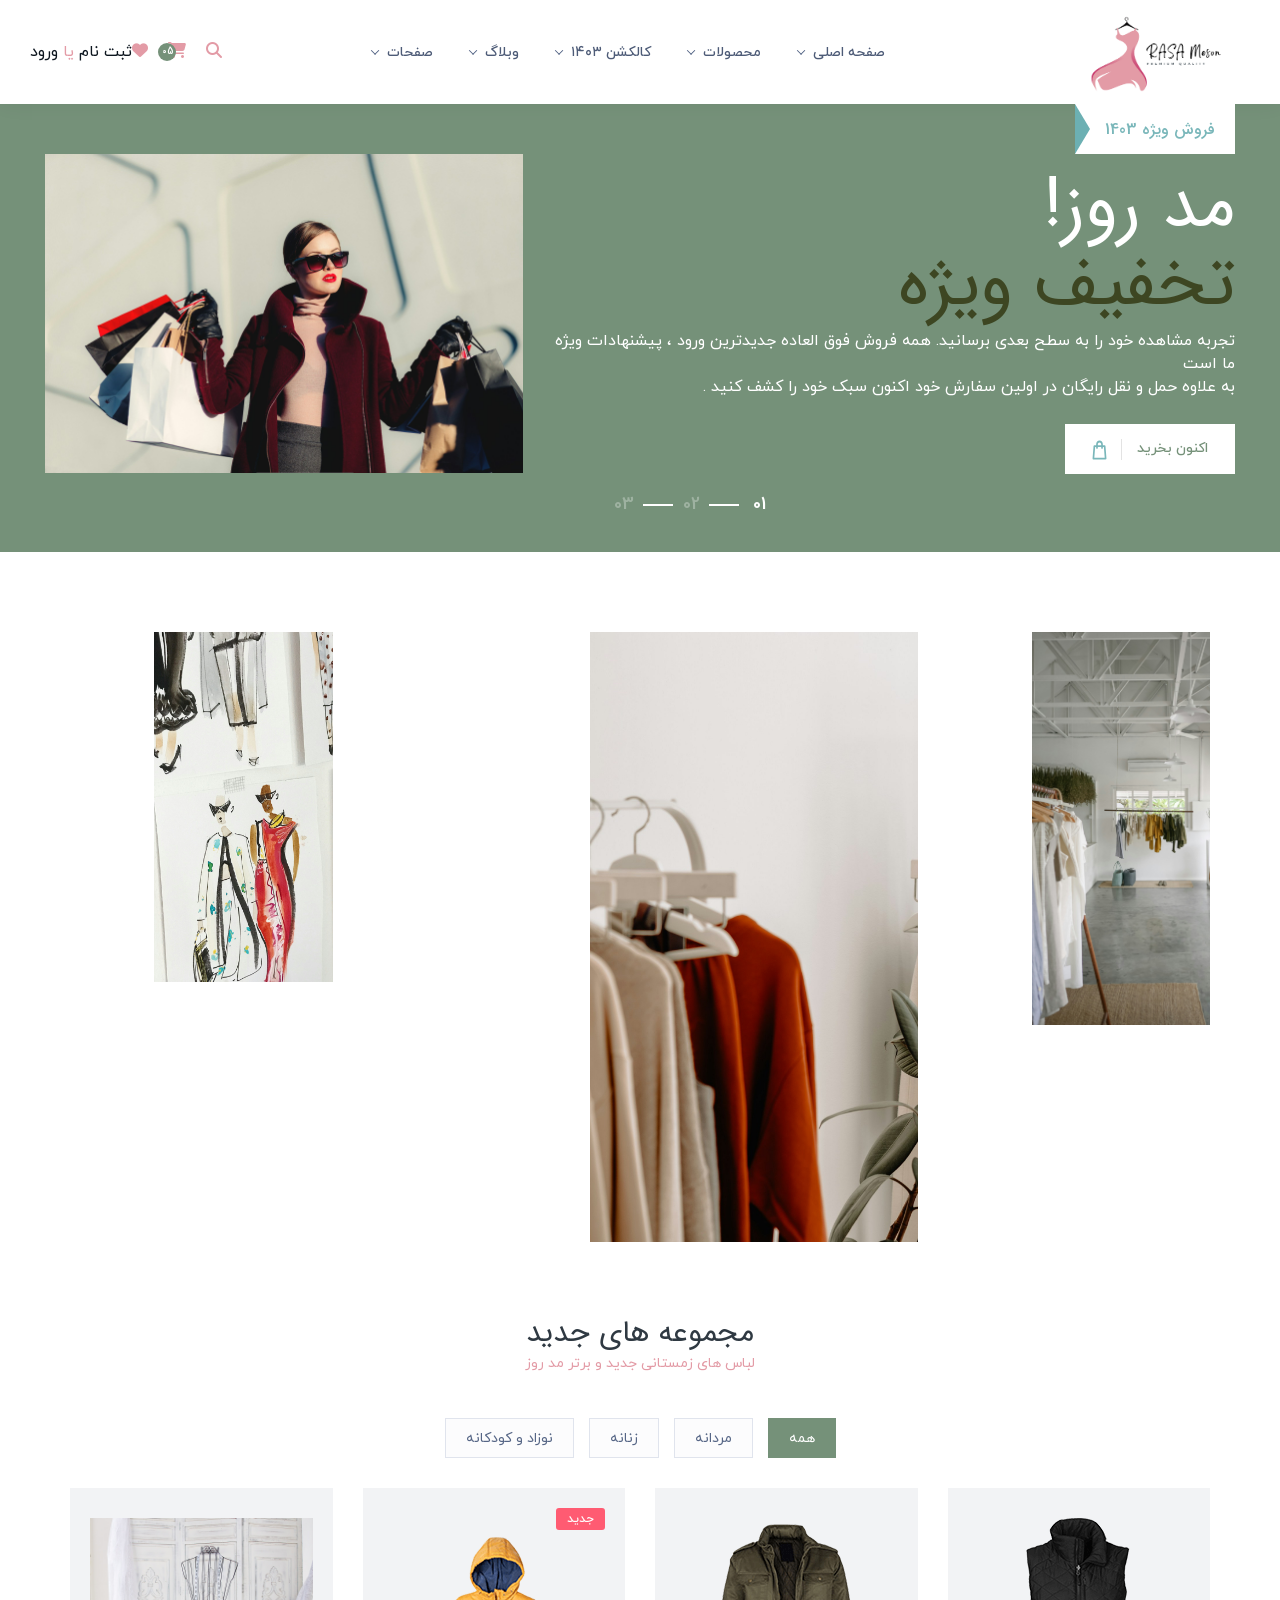
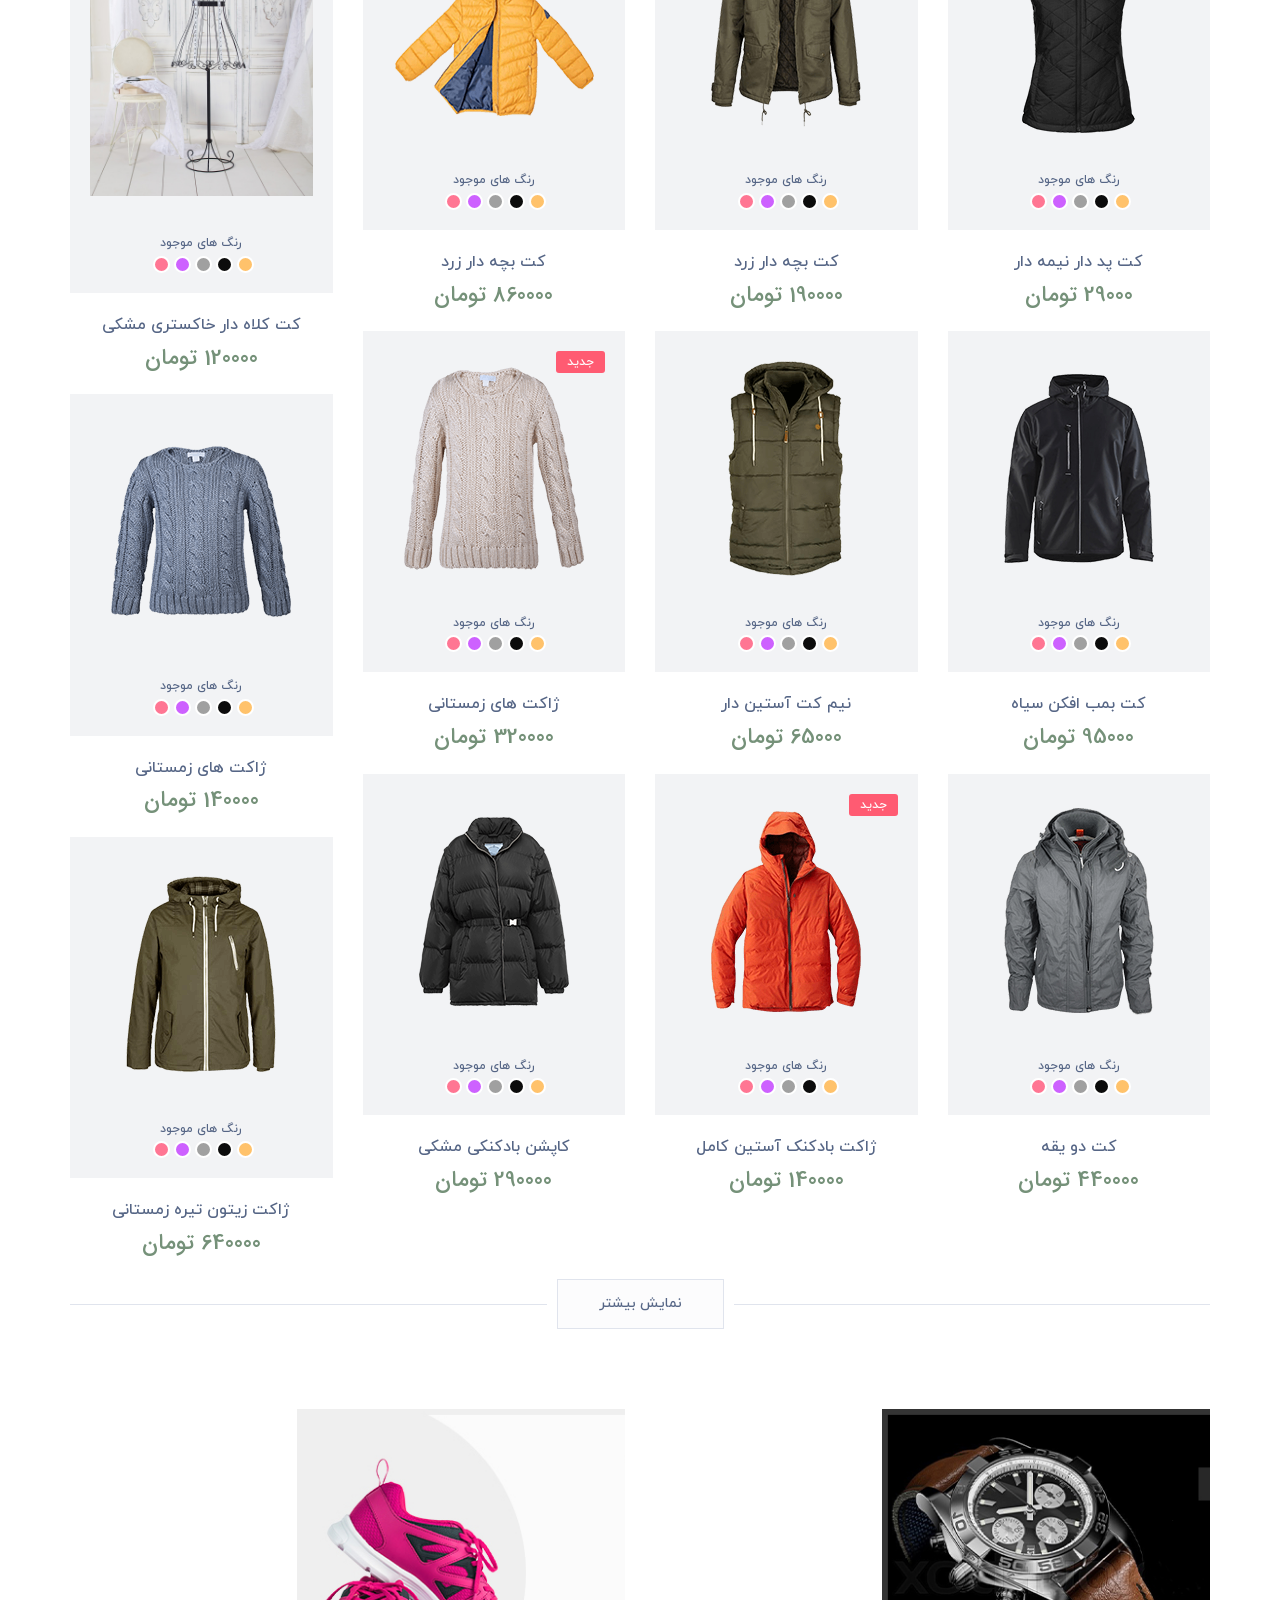
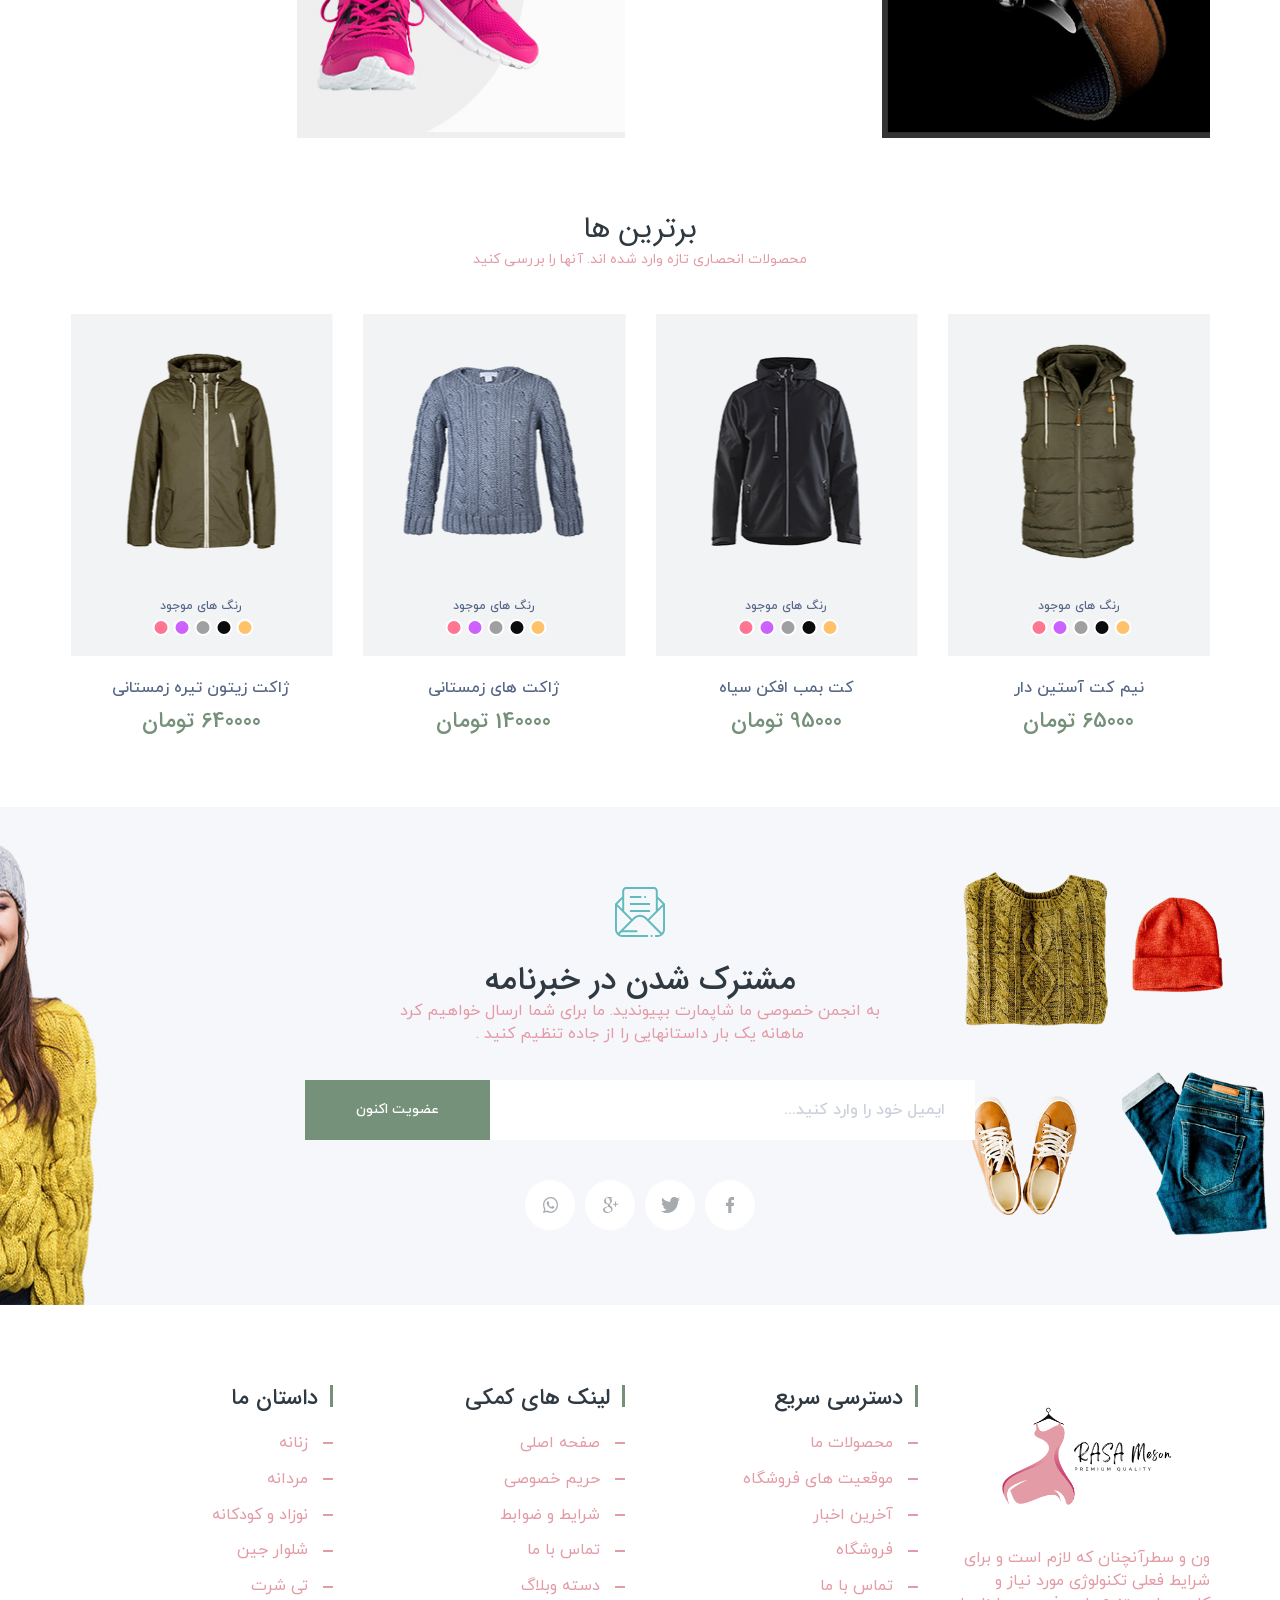
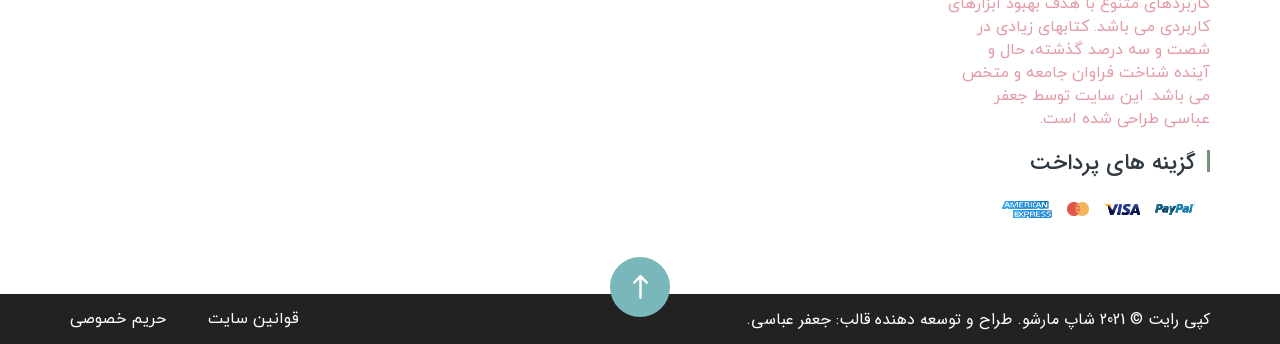
==== commit 69b22570: "first5hours" ====
--- a/index.html
+++ b/index.html
@@ -1,11 +1,4 @@
 <!doctype html>
-<!-- 
-Template Name: شاپ مارشو - قالب فروشگاهی ریسپانسیو HTML 
-Version: 1.0.0
-Author: Kamleshyadav
-Website: 
-Purchase: 
--->
 <!--[if IE 8]> <html lang="en" class="ie8 no-js"> <![endif]-->
 <!--[if IE 9]> <html lang="en" class="ie9 no-js"> <![endif]-->
 <!--[if !IE]><!-->
@@ -21,10 +14,11 @@
     <link rel="stylesheet" href="assets/css/font.css" >
     <link rel="stylesheet" href="assets/css/swiper-bundle.min.css" >
     <link rel="stylesheet" href="assets/css/comman.css" >
+    <link rel="stylesheet" href="https://cdnjs.cloudflare.com/ajax/libs/font-awesome/6.5.1/css/all.min.css" />
     <link rel="stylesheet" href="assets/css/style.css" >
     <!-- Favicon Link -->
-    <link rel="shortcut icon" type="image/png" href="assets/images/index1/favicon.png">
-    <title>شاپ مارشو - قالب فروشگاهی ریسپانسیو HTML</title>
+    <link rel="shortcut icon" type="image/png" href="assets/img/logo/RASA-logo-copy.png">
+    <title> Meson Rasa</title>
   </head>
 <body>
 <!-- main-wrapper start -->
@@ -57,7 +51,7 @@
 </div>
 <!-- Header Start -->
 <div class="header-main-wrapper header-style1">
-    <div class="header-top-wrapper">
+    <!-- <div class="header-top-wrapper">
         <div class="ht-left">
             <svg xmlns:xlink="http://www.w3.org/1999/xlink" width="19px" height="15px"><path fill-rule="evenodd" fill="rgb(125, 143, 179)" d="M18.284,7.677 L17.530,7.677 C17.365,7.677 17.215,7.610 17.107,7.501 C16.967,8.262 16.389,8.879 15.631,9.062 L15.631,13.252 C15.631,13.639 15.379,13.967 15.007,14.067 C14.631,14.169 14.249,14.004 14.058,13.677 C13.162,12.134 11.751,11.080 9.862,10.541 C8.422,10.133 7.243,10.188 7.235,10.193 L7.213,10.194 L7.102,10.189 L7.835,13.207 C7.936,13.627 7.842,14.062 7.577,14.403 C7.308,14.743 6.908,14.938 6.476,14.938 L5.821,14.938 C5.174,14.938 4.615,14.498 4.462,13.869 L3.560,10.154 C2.050,9.921 0.932,8.631 0.932,7.079 C0.932,5.363 2.325,3.968 4.038,3.968 L7.234,3.966 C7.359,3.974 8.504,4.002 9.862,3.617 C11.751,3.079 13.163,2.024 14.058,0.482 C14.252,0.148 14.631,-0.010 15.007,0.091 C15.379,0.191 15.631,0.519 15.631,0.907 L15.631,5.097 C16.389,5.279 16.967,5.896 17.107,6.657 C17.215,6.548 17.365,6.482 17.530,6.482 L18.284,6.482 C18.614,6.482 18.881,6.751 18.881,7.079 C18.881,7.409 18.614,7.677 18.284,7.677 ZM6.603,8.743 L4.743,8.743 C4.414,8.743 4.146,8.475 4.146,8.145 C4.146,7.815 4.414,7.548 4.743,7.548 L6.603,7.548 L6.603,5.163 L4.038,5.163 C2.983,5.163 2.126,6.023 2.126,7.079 C2.126,8.131 2.980,8.991 4.030,8.996 L6.344,8.995 L6.603,8.996 L6.603,8.743 ZM6.614,13.241 L6.544,13.241 C6.215,13.241 5.947,12.973 5.947,12.644 C5.947,12.388 6.108,12.170 6.334,12.085 L6.281,11.864 L6.154,11.864 C5.824,11.864 5.557,11.596 5.557,11.266 C5.557,10.991 5.743,10.759 5.996,10.690 L5.875,10.191 L4.798,10.191 L5.623,13.586 C5.645,13.679 5.727,13.743 5.821,13.743 L6.476,13.743 C6.540,13.743 6.597,13.715 6.637,13.665 C6.676,13.615 6.691,13.550 6.674,13.489 L6.614,13.241 ZM14.437,2.035 C13.392,3.335 11.930,4.274 10.165,4.772 C9.191,5.047 8.332,5.133 7.797,5.157 L7.797,9.002 C8.333,9.027 9.193,9.112 10.164,9.386 C11.930,9.884 13.391,10.824 14.437,12.123 L14.437,2.035 ZM15.946,7.016 C15.946,6.764 15.824,6.534 15.631,6.391 L15.631,7.768 C15.824,7.625 15.946,7.394 15.946,7.142 L15.946,7.016 ZM3.890,8.377 C3.878,8.408 3.860,8.442 3.837,8.476 C3.813,8.512 3.789,8.542 3.763,8.568 C3.736,8.595 3.707,8.619 3.675,8.640 C3.636,8.666 3.605,8.682 3.571,8.696 C3.539,8.711 3.498,8.723 3.455,8.731 C3.424,8.739 3.384,8.743 3.340,8.743 C3.298,8.743 3.256,8.739 3.217,8.730 C3.186,8.724 3.147,8.713 3.109,8.696 C3.074,8.681 3.044,8.665 3.014,8.646 C2.969,8.615 2.938,8.590 2.912,8.562 C2.893,8.545 2.865,8.511 2.841,8.472 C2.822,8.446 2.804,8.409 2.792,8.381 C2.772,8.331 2.761,8.295 2.754,8.258 C2.747,8.221 2.743,8.184 2.743,8.145 C2.743,8.108 2.747,8.070 2.754,8.033 C2.761,7.995 2.772,7.959 2.786,7.924 C2.807,7.875 2.824,7.842 2.846,7.810 C2.869,7.776 2.895,7.744 2.924,7.717 C2.939,7.700 2.972,7.674 3.009,7.648 C3.038,7.629 3.071,7.612 3.105,7.597 C3.155,7.577 3.191,7.566 3.228,7.559 C3.301,7.543 3.381,7.544 3.458,7.560 C3.492,7.567 3.530,7.578 3.565,7.592 C3.607,7.610 3.641,7.628 3.675,7.651 C3.701,7.666 3.733,7.693 3.763,7.723 C3.787,7.747 3.810,7.776 3.832,7.805 C3.860,7.850 3.878,7.883 3.892,7.916 C3.906,7.952 3.916,7.985 3.925,8.022 C3.934,8.070 3.937,8.108 3.937,8.145 C3.937,8.184 3.934,8.221 3.927,8.258 C3.916,8.306 3.906,8.341 3.890,8.377 ZM3.026,8.015 L3.026,8.015 L3.026,8.015 C3.026,8.015 3.026,8.015 3.026,8.015 ZM17.388,5.189 C17.279,5.289 17.136,5.346 16.986,5.346 C16.818,5.346 16.657,5.274 16.544,5.150 C16.437,5.033 16.382,4.879 16.390,4.719 C16.397,4.560 16.466,4.412 16.584,4.305 L17.566,3.410 C17.811,3.187 18.188,3.206 18.410,3.450 C18.517,3.567 18.572,3.720 18.564,3.880 C18.557,4.039 18.488,4.185 18.371,4.293 L17.388,5.189 ZM16.958,8.814 C17.115,8.797 17.270,8.862 17.388,8.969 L18.370,9.865 C18.488,9.973 18.557,10.120 18.564,10.279 C18.572,10.438 18.517,10.592 18.409,10.710 C18.297,10.833 18.136,10.905 17.969,10.905 C17.820,10.905 17.677,10.850 17.567,10.750 L16.583,9.852 C16.466,9.746 16.397,9.599 16.390,9.439 C16.382,9.279 16.437,9.125 16.545,9.007 C16.651,8.891 16.799,8.821 16.958,8.814 Z"/></svg>
             <span class="free-ship">حمل و نقل رایگان برای سفارشات بالای 200 هزار تومان!</span>
@@ -93,19 +87,19 @@
                 </ul>
             </div> 
         </div> 
-    </div>  
+    </div>   -->
     <div class="header-sticky-wrapper">
         <div class="hs-left">
             <div class="hs-left-logo">
-                <a href="index.html"><img src="assets/images/index1/logo.png" alt="logo" class="img-fluid"></a>
+                <a href="index.html"><img src="assets/img/logo/RASA-logo-copy.png" alt="logo" class="img-fluid" width="200"></a>
             </div>
         </div>
         <div class="hs-medium custom-scroll">
             <div class="nav-items main-menu-wraper">
                 <ul class="menu-list d-xl-flex">
-                    <li>
+                    <li class="position-relative">
                         <a href="index.html" class="hs-mobile-logo">
-                             <img src="assets/images/index1/logo.png" alt="logo" class="img-fluid">
+                             <img src="assets/img/logo/RASA-logo-copy.png" alt="logo" class="img-fluid">
                         </a>
                         <p class="menu-btn c-toggle-btn sidebar-toggle">
                             <span></span>
@@ -113,105 +107,13 @@
                             <span></span>
                          </p>
                     </li>
-                    <li>
-                        <a href="javascript:void(0);">مجموعه های جدید </a>
-                            <div class="drop-menu mega-menu">
-                                <ul class="sub-menu">
-                                    <li >
-                                        <a href="javascript:void(0);">پوشیدنی های برتر</a>
-                                            <ul class="super-sub-menu">
-                                                <li ><a href="product_category.html">تی شرت </a></li>
-                                                <li><a href="product_category.html">پیراهن رسمی  </a></li>
-                                                <li><a href="product_category.html">پیراهن معمولی </a></li>
-                                                <li><a href="product_category.html">سویی شرت </a></li>
-                                                <li><a href="product_category.html">ژاکت </a></li>
-                                                <li><a href="product_category.html">کت </a></li>
-                                                <li><a href="product_category.html">مانتوهای بارانی </a></li>
-                                                <li><a href="product_category.html">بلیزر </a></li>                                            
-                                            </ul>
-                                    </li>
-                                    <li>
-                                        <a href="javascript:void(0);">لباس پایین </a>
-                                        <ul class="super-sub-menu">
-                                            <li><a href="product_category.html">شلوار جین </a></li>
-                                            <li><a href="product_category.html">شلوار </a></li>
-                                            <li><a href="product_category.html">زیر شلوارها </a></li>
-                                            <li><a href="product_category.html">شلوار راحتی </a></li>
-                                            <li><a href="product_category.html">شلوار ورزشی </a></li>
-                                            <li><a href="product_category.html">شلوار فوتبال  </a></li>
-                                            <li><a href="product_category.html">شلوار کشی  </a></li>                                           
-                                        </ul>                                
-                                    </li>
-                                    <li>
-                                        <a href="javascript:void(0);">کفش ها </a>
-                                        <ul class="super-sub-menu">
-                                            <li><a href="product_category.html">فلیپ فلاپ </a></li>
-                                            <li><a href="product_category.html">استوک </a></li>
-                                            <li><a href="product_category.html">کفش راحتی </a></li>
-                                            <li><a href="product_category.html">کفش ورزشی </a></li>
-                                            <li><a href="product_category.html">کفش زنانه </a></li>
-                                            <li><a href="product_category.html">کت </a></li>
-                                            <li><a href="product_category.html">کفش اسنایک </a></li>
-                                            <li><a href="product_category.html">کفش صندلی </a></li>                                            
-                                        </ul>
-                                    </li>
-                                    <li>
-                                        <a href="javascript:void(0);">لباس خواب </a>
-                                        <ul class="super-sub-menu">
-                                            <li><a href="product_category.html">لباس خواب </a></li>
-                                            <li><a href="product_category.html">خلاصه و تنه </a></li>
-                                            <li><a href="product_category.html">شلوار ورزشی </a></li>
-                                            <li><a href="product_category.html">جلیقه ها </a></li>
-                                            <li><a href="product_category.html">لباس خواب و لباس راحتی </a></li>
-                                            <li><a href="product_category.html">حرارتی </a></li>                                           
-                                        </ul>
-                                    </li>
-                                    <li>
-                                        <a href="javascript:void(0);">تجهیزات جانبی </a>
-                                        <ul class="super-sub-menu">
-                                            <li><a href="product_category.html">کیف و کوله پشتی  </a></li>
-                                            <li><a href="product_category.html">مراقبت و نظافت شخصی </a></li>
-                                            <li><a href="product_category.html">عینک آفتابی </a></li>
-                                            <li><a href="product_category.html">ساعت ها </a></li>
-                                            <li><a href="product_category.html">کیف پول </a></li>
-                                            <li><a href="product_category.html">کمربندها </a></li>
-                                            <li><a href="product_category.html">موبرها </a></li>                                            
-                                            <li><a href="product_category.html">کلاه و هد</a></li>                                            
-                                        </ul>                                
-                                    </li>
-                                </ul>
-                                <div class="mega-menu-info d-lg-flex">
-                                    <div class="col-lg-4">
-                                        <div class="mega-menu-infobox text-center">
-                                            <svg xmlns:xlink="http://www.w3.org/1999/xlink" width="34px" height="24px"><path fill-rule="evenodd" fill="rgb(96, 186, 190)" d="M32.929,20.763 L29.818,20.763 C29.329,22.624 27.659,23.999 25.678,23.999 C23.698,23.999 22.028,22.624 21.539,20.763 L15.176,20.763 C14.686,22.624 13.016,23.999 11.036,23.999 C9.055,23.999 7.385,22.624 6.896,20.763 L4.107,20.763 C3.515,20.763 3.036,20.274 3.036,19.672 C3.036,19.069 3.515,18.581 4.107,18.581 L6.877,18.581 C7.342,16.683 9.029,15.272 11.036,15.272 C13.042,15.272 14.730,16.683 15.194,18.581 L21.520,18.581 C21.985,16.683 23.672,15.272 25.678,15.272 C27.685,15.272 29.373,16.683 29.837,18.581 L31.857,18.581 L31.857,12.955 L30.297,10.908 L21.964,10.908 C21.372,10.908 20.893,10.420 20.893,9.817 L20.893,2.181 L4.107,2.181 C3.515,2.181 3.036,1.693 3.036,1.090 C3.036,0.488 3.515,-0.001 4.107,-0.001 L21.964,-0.001 C22.556,-0.001 23.036,0.488 23.036,1.090 L23.036,2.181 L27.607,2.181 C28.012,2.181 28.382,2.413 28.565,2.782 L31.779,9.291 L31.777,9.292 L33.775,11.912 C33.921,12.103 34.000,12.339 34.000,12.581 L34.000,19.672 C34.000,20.274 33.520,20.763 32.929,20.763 ZM11.036,17.454 C9.854,17.454 8.893,18.432 8.893,19.636 C8.893,20.839 9.854,21.817 11.036,21.817 C12.217,21.817 13.179,20.839 13.179,19.636 C13.179,18.432 12.217,17.454 11.036,17.454 ZM25.678,17.454 C24.497,17.454 23.536,18.432 23.536,19.636 C23.536,20.839 24.497,21.817 25.678,21.817 C26.860,21.817 27.821,20.839 27.821,19.636 C27.821,18.432 26.860,17.454 25.678,17.454 ZM26.946,4.363 L23.036,4.363 L23.036,8.727 L29.101,8.727 L26.946,4.363 ZM13.036,5.563 C13.036,6.166 12.556,6.654 11.964,6.654 L2.821,6.654 C2.230,6.654 1.750,6.166 1.750,5.563 C1.750,4.960 2.230,4.472 2.821,4.472 L11.964,4.472 C12.556,4.472 13.036,4.960 13.036,5.563 ZM11.286,9.854 C11.286,10.456 10.806,10.944 10.214,10.944 L1.071,10.944 C0.480,10.944 -0.000,10.456 -0.000,9.854 C-0.000,9.252 0.480,8.763 1.071,8.763 L10.214,8.763 C10.806,8.763 11.286,9.252 11.286,9.854 ZM2.821,13.054 L7.750,13.054 C8.342,13.054 8.821,13.542 8.821,14.145 C8.821,14.748 8.342,15.236 7.750,15.236 L2.821,15.236 C2.230,15.236 1.750,14.748 1.750,14.145 C1.750,13.542 2.230,13.054 2.821,13.054 Z"/></svg>
-                                            <h5 class="e-mm-ib-ttl">حمل و نقل رایگان</h5>
-                                            <p>سفارشات بالای 200 هزارت تومان حمل و نقل رایگان دارند</p>
-                                        </div>
-                                    </div>
-                                    <div class="col-lg-4">
-                                        <div class="mega-menu-infobox text-center">
-                                            <svg xmlns:xlink="http://www.w3.org/1999/xlink" width="22px" height="27px"><path fill-rule="evenodd" fill="rgb(96, 186, 190)" d="M21.856,21.026 C21.816,23.307 20.022,25.196 17.857,25.236 C16.628,25.257 15.411,25.248 14.061,25.235 C13.807,25.230 13.680,25.306 13.553,25.554 C13.096,26.447 12.273,26.963 11.388,26.963 C11.173,26.963 10.954,26.933 10.735,26.870 C9.605,26.543 8.839,25.502 8.831,24.278 C8.825,23.070 9.612,21.966 10.706,21.652 C11.820,21.335 12.908,21.825 13.551,22.928 C13.646,23.092 13.861,23.251 13.992,23.255 C15.134,23.284 16.374,23.289 17.779,23.265 C18.747,23.251 19.517,22.669 19.784,21.769 L19.781,21.769 C19.691,21.777 19.613,21.785 19.536,21.790 C18.831,21.826 18.186,21.602 17.695,21.149 C17.164,20.661 16.860,19.950 16.839,19.149 C16.809,18.022 16.809,16.840 16.839,15.637 C16.873,14.166 17.864,13.074 19.246,12.980 C19.724,12.948 20.237,12.943 20.861,12.966 C21.523,12.988 21.860,13.359 21.862,14.067 L21.869,15.613 C21.879,17.387 21.888,19.222 21.856,21.026 ZM11.376,23.526 C11.375,23.526 11.375,23.526 11.374,23.526 C11.023,23.527 10.718,23.856 10.708,24.245 C10.703,24.453 10.782,24.653 10.924,24.796 C11.046,24.918 11.205,24.984 11.370,24.984 C11.376,24.984 11.383,24.984 11.390,24.984 C11.752,24.972 12.041,24.642 12.034,24.248 C12.028,23.856 11.727,23.526 11.376,23.526 ZM20.016,16.054 C20.015,15.681 20.013,15.304 20.013,14.922 C19.951,14.925 19.870,14.921 19.801,14.919 C19.744,14.918 19.690,14.916 19.638,14.916 C19.498,14.916 19.375,14.927 19.279,14.975 C19.025,15.106 18.737,15.369 18.728,15.539 C18.666,16.645 18.659,17.823 18.706,19.139 C18.713,19.326 18.779,19.482 18.899,19.593 C19.021,19.705 19.199,19.767 19.390,19.755 C19.762,19.739 19.997,19.492 20.003,19.112 C20.023,18.104 20.020,17.108 20.016,16.054 ZM20.972,11.555 C20.921,11.563 20.862,11.569 20.800,11.569 C20.468,11.569 20.029,11.398 19.873,10.558 C19.176,6.804 16.520,3.827 13.263,3.149 C9.478,2.362 6.049,3.889 4.100,7.234 C3.736,7.858 3.500,8.592 3.272,9.299 C3.144,9.693 3.014,10.100 2.861,10.488 C2.729,10.822 2.542,11.225 2.258,11.382 C1.972,11.541 1.669,11.528 1.424,11.356 C1.119,11.140 0.968,10.710 1.040,10.258 C1.434,7.786 2.524,5.650 4.281,3.907 C6.206,1.997 8.723,0.945 11.369,0.945 C11.372,0.945 11.374,0.945 11.376,0.945 C16.478,0.949 20.813,4.851 21.683,10.222 C21.803,10.961 21.538,11.460 20.972,11.555 ZM1.928,12.968 C2.456,12.957 3.004,12.944 3.541,12.982 C4.865,13.078 5.855,14.166 5.896,15.571 C5.931,16.769 5.929,17.988 5.891,19.197 C5.845,20.689 4.773,21.798 3.388,21.798 C3.368,21.798 3.349,21.798 3.329,21.798 C1.960,21.766 0.905,20.619 0.876,19.130 C0.866,18.561 0.868,17.991 0.871,17.423 C0.871,17.149 0.872,16.875 0.872,16.600 L0.871,15.983 C0.870,15.364 0.869,14.747 0.873,14.128 C0.880,13.343 1.205,12.986 1.928,12.968 ZM2.729,19.027 C2.734,19.451 3.004,19.762 3.371,19.766 L3.372,19.766 C3.375,19.766 3.378,19.766 3.380,19.766 C3.753,19.766 4.048,19.432 4.055,19.002 C4.072,17.918 4.071,16.799 4.054,15.675 C4.048,15.263 3.829,15.006 3.437,14.953 C3.271,14.931 3.103,14.935 2.905,14.941 C2.846,14.943 2.786,14.945 2.724,14.946 L2.722,16.080 C2.720,17.080 2.719,18.054 2.729,19.027 ZM7.821,5.471 C8.936,4.890 10.157,4.589 11.440,4.624 C11.454,4.624 11.468,4.624 11.483,4.624 C12.693,4.624 13.859,4.916 14.945,5.493 C15.541,5.809 15.754,6.364 15.489,6.909 C15.374,7.143 15.199,7.304 14.981,7.376 C14.894,7.405 14.802,7.419 14.707,7.419 C14.522,7.419 14.322,7.366 14.119,7.261 C12.316,6.337 10.466,6.330 8.619,7.237 C8.310,7.389 8.015,7.422 7.772,7.334 C7.555,7.255 7.383,7.083 7.273,6.837 C7.032,6.297 7.242,5.773 7.821,5.471 Z"/></svg>
-                                            <h5 class="e-mm-ib-ttl">پشتیبانی آنلاین 247</h5>
-                                            <p>مشاوره و تماس رایگان با عشق 247</p>
-                                        </div>
-                                    </div>
-                                    <div class="col-lg-4">
-                                        <div class="mega-menu-infobox text-center">
-                                            <svg xmlns:xlink="http://www.w3.org/1999/xlink" width="30px" height="27px"><path fill-rule="evenodd" fill="rgb(96, 186, 190)" d="M5.529,19.607 C4.965,19.607 4.505,19.140 4.505,18.564 C4.505,17.989 4.965,17.521 5.529,17.521 L9.125,17.521 C9.688,17.521 10.147,17.989 10.147,18.564 C10.147,19.140 9.688,19.607 9.125,19.607 L5.529,19.607 ZM28.003,26.963 L2.832,26.963 C1.772,26.963 0.909,26.082 0.909,25.000 L0.909,8.451 C0.909,7.369 1.772,6.488 2.832,6.488 L12.720,6.488 C13.284,6.488 13.743,6.956 13.743,7.531 C13.743,8.107 13.284,8.574 12.720,8.574 L2.955,8.574 L2.955,12.005 L12.720,12.005 C13.284,12.005 13.743,12.473 13.743,13.047 C13.743,13.623 13.284,14.091 12.720,14.091 L2.955,14.091 L2.955,24.876 L27.879,24.876 L27.879,18.564 C27.879,17.989 28.339,17.521 28.903,17.521 C29.466,17.521 29.926,17.989 29.926,18.564 L29.926,25.000 C29.926,26.082 29.063,26.963 28.003,26.963 ZM23.120,19.468 C22.965,19.559 22.789,19.607 22.609,19.607 C22.430,19.607 22.254,19.559 22.099,19.468 C17.138,16.547 15.293,13.560 15.293,8.451 L15.293,4.773 C15.293,4.356 15.536,3.980 15.911,3.813 L22.204,1.056 C22.465,0.943 22.753,0.945 23.012,1.055 L29.307,3.813 C29.682,3.980 29.926,4.356 29.926,4.773 L29.926,8.451 C29.926,13.567 28.081,16.554 23.120,19.468 ZM27.879,5.461 L22.609,3.150 L17.339,5.461 L17.339,8.451 C17.339,12.663 18.671,14.918 22.609,17.353 C26.548,14.922 27.879,12.668 27.879,8.451 L27.879,5.461 ZM21.710,13.171 L21.673,13.171 C21.340,13.155 21.039,12.980 20.859,12.705 L19.061,9.948 C18.750,9.471 18.877,8.823 19.345,8.503 C19.567,8.351 19.833,8.295 20.101,8.346 C20.374,8.399 20.609,8.558 20.764,8.793 L21.787,10.359 L24.507,6.879 C24.680,6.662 24.925,6.526 25.197,6.496 C25.465,6.459 25.734,6.543 25.948,6.716 C26.386,7.075 26.457,7.731 26.108,8.181 L22.512,12.778 C22.316,13.028 22.024,13.171 21.710,13.171 Z"/></svg>
-                                            <h5 class="e-mm-ib-ttl">عودت وجه و گارانتی</h5>
-                                            <p>100% عودت وجه و گارانتی</p>
-                                        </div>
-                                    </div>
-                                </div>
-                            </div>
-                    </li>
-                    <li>
-                        <a href="javascript:void(0);">مردانه </a>
-                        <div class="drop-menu mega-menu ">
+                    <li class="position-relative main">
+                        <a href="javascript:void(0);"> صفحه اصلی </a>
+                        <!-- <div class="drop-menu normal-menu ">
                             <ul class="sub-menu">
                                 <li >
                                     <a href="javascript:void(0);">پوشیدنی های برتر</a>
-                                        <ul class="super-sub-menu">
+                                        <ul class="sub-menu">
                                             <li ><a href="product_category.html">تی شرت </a></li>
                                             <li><a href="product_category.html">پیراهن رسمی  </a></li>
                                             <li><a href="product_category.html">پیراهن معمولی </a></li>
@@ -295,15 +197,15 @@
                                     </div>
                                 </div>
                             </div>
-                        </div>
+                        </div> -->
                     </li>
-                    <li>
-                        <a href="javascript:void(0);">زنانه </a>
-                        <div class="drop-menu mega-menu">
+                    <li class="position-relative">
+                        <a href="javascript:void(0);"> محصولات </a>
+                        <div class="drop-menu normal-menu ">
                             <ul class="sub-menu">
                                 <li >
                                     <a href="javascript:void(0);">پوشیدنی های برتر</a>
-                                        <ul class="super-sub-menu">
+                                        <ul class="sub-menu">
                                             <li ><a href="product_category.html">تی شرت </a></li>
                                             <li><a href="product_category.html">پیراهن رسمی  </a></li>
                                             <li><a href="product_category.html">پیراهن معمولی </a></li>
@@ -314,7 +216,7 @@
                                             <li><a href="product_category.html">بلیزر </a></li>                                            
                                         </ul>
                                 </li>
-                                <li>
+                                <!-- <li>
                                     <a href="javascript:void(0);">لباس پایین </a>
                                     <ul class="super-sub-menu">
                                         <li><a href="product_category.html">شلوار جین </a></li>
@@ -362,9 +264,9 @@
                                         <li><a href="product_category.html">موبرها </a></li>                                            
                                         <li><a href="product_category.html">کلاه و هد</a></li>                                            
                                     </ul>                                
-                                </li>
+                                </li> -->
                             </ul>
-                            <div class="mega-menu-info d-lg-flex">
+                            <!-- <div class="mega-menu-info d-lg-flex">
                                 <div class="col-lg-4">
                                     <div class="mega-menu-infobox text-center">
                                         <svg xmlns:xlink="http://www.w3.org/1999/xlink" width="34px" height="24px"><path fill-rule="evenodd" fill="rgb(96, 186, 190)" d="M32.929,20.763 L29.818,20.763 C29.329,22.624 27.659,23.999 25.678,23.999 C23.698,23.999 22.028,22.624 21.539,20.763 L15.176,20.763 C14.686,22.624 13.016,23.999 11.036,23.999 C9.055,23.999 7.385,22.624 6.896,20.763 L4.107,20.763 C3.515,20.763 3.036,20.274 3.036,19.672 C3.036,19.069 3.515,18.581 4.107,18.581 L6.877,18.581 C7.342,16.683 9.029,15.272 11.036,15.272 C13.042,15.272 14.730,16.683 15.194,18.581 L21.520,18.581 C21.985,16.683 23.672,15.272 25.678,15.272 C27.685,15.272 29.373,16.683 29.837,18.581 L31.857,18.581 L31.857,12.955 L30.297,10.908 L21.964,10.908 C21.372,10.908 20.893,10.420 20.893,9.817 L20.893,2.181 L4.107,2.181 C3.515,2.181 3.036,1.693 3.036,1.090 C3.036,0.488 3.515,-0.001 4.107,-0.001 L21.964,-0.001 C22.556,-0.001 23.036,0.488 23.036,1.090 L23.036,2.181 L27.607,2.181 C28.012,2.181 28.382,2.413 28.565,2.782 L31.779,9.291 L31.777,9.292 L33.775,11.912 C33.921,12.103 34.000,12.339 34.000,12.581 L34.000,19.672 C34.000,20.274 33.520,20.763 32.929,20.763 ZM11.036,17.454 C9.854,17.454 8.893,18.432 8.893,19.636 C8.893,20.839 9.854,21.817 11.036,21.817 C12.217,21.817 13.179,20.839 13.179,19.636 C13.179,18.432 12.217,17.454 11.036,17.454 ZM25.678,17.454 C24.497,17.454 23.536,18.432 23.536,19.636 C23.536,20.839 24.497,21.817 25.678,21.817 C26.860,21.817 27.821,20.839 27.821,19.636 C27.821,18.432 26.860,17.454 25.678,17.454 ZM26.946,4.363 L23.036,4.363 L23.036,8.727 L29.101,8.727 L26.946,4.363 ZM13.036,5.563 C13.036,6.166 12.556,6.654 11.964,6.654 L2.821,6.654 C2.230,6.654 1.750,6.166 1.750,5.563 C1.750,4.960 2.230,4.472 2.821,4.472 L11.964,4.472 C12.556,4.472 13.036,4.960 13.036,5.563 ZM11.286,9.854 C11.286,10.456 10.806,10.944 10.214,10.944 L1.071,10.944 C0.480,10.944 -0.000,10.456 -0.000,9.854 C-0.000,9.252 0.480,8.763 1.071,8.763 L10.214,8.763 C10.806,8.763 11.286,9.252 11.286,9.854 ZM2.821,13.054 L7.750,13.054 C8.342,13.054 8.821,13.542 8.821,14.145 C8.821,14.748 8.342,15.236 7.750,15.236 L2.821,15.236 C2.230,15.236 1.750,14.748 1.750,14.145 C1.750,13.542 2.230,13.054 2.821,13.054 Z"/></svg>
@@ -386,16 +288,16 @@
                                         <p>100% عودت وجه و گارانتی</p>
                                     </div>
                                 </div>
-                            </div>
+                            </div> -->
                         </div>
                     </li>
-                    <li>
-                        <a href="javascript:void(0);">کودکانه </a>
-                        <div class="drop-menu mega-menu">
+                    <li class="position-relative">
+                        <a href="javascript:void(0);"> کالکشن ۱۴۰۳ </a>
+                        <div class="drop-menu normal-menu ">
                             <ul class="sub-menu">
                                 <li >
                                     <a href="javascript:void(0);">پوشیدنی های برتر</a>
-                                        <ul class="super-sub-menu">
+                                        <ul class="sub-menu">
                                             <li ><a href="product_category.html">تی شرت </a></li>
                                             <li><a href="product_category.html">پیراهن رسمی  </a></li>
                                             <li><a href="product_category.html">پیراهن معمولی </a></li>
@@ -406,7 +308,7 @@
                                             <li><a href="product_category.html">بلیزر </a></li>                                            
                                         </ul>
                                 </li>
-                                <li>
+                                <!-- <li>
                                     <a href="javascript:void(0);">لباس پایین </a>
                                     <ul class="super-sub-menu">
                                         <li><a href="product_category.html">شلوار جین </a></li>
@@ -454,9 +356,9 @@
                                         <li><a href="product_category.html">موبرها </a></li>                                            
                                         <li><a href="product_category.html">کلاه و هد</a></li>                                            
                                     </ul>                                
-                                </li>
+                                </li> -->
                             </ul>
-                            <div class="mega-menu-info d-lg-flex">
+                            <!-- <div class="mega-menu-info d-lg-flex">
                                 <div class="col-lg-4">
                                     <div class="mega-menu-infobox text-center">
                                         <svg xmlns:xlink="http://www.w3.org/1999/xlink" width="34px" height="24px"><path fill-rule="evenodd" fill="rgb(96, 186, 190)" d="M32.929,20.763 L29.818,20.763 C29.329,22.624 27.659,23.999 25.678,23.999 C23.698,23.999 22.028,22.624 21.539,20.763 L15.176,20.763 C14.686,22.624 13.016,23.999 11.036,23.999 C9.055,23.999 7.385,22.624 6.896,20.763 L4.107,20.763 C3.515,20.763 3.036,20.274 3.036,19.672 C3.036,19.069 3.515,18.581 4.107,18.581 L6.877,18.581 C7.342,16.683 9.029,15.272 11.036,15.272 C13.042,15.272 14.730,16.683 15.194,18.581 L21.520,18.581 C21.985,16.683 23.672,15.272 25.678,15.272 C27.685,15.272 29.373,16.683 29.837,18.581 L31.857,18.581 L31.857,12.955 L30.297,10.908 L21.964,10.908 C21.372,10.908 20.893,10.420 20.893,9.817 L20.893,2.181 L4.107,2.181 C3.515,2.181 3.036,1.693 3.036,1.090 C3.036,0.488 3.515,-0.001 4.107,-0.001 L21.964,-0.001 C22.556,-0.001 23.036,0.488 23.036,1.090 L23.036,2.181 L27.607,2.181 C28.012,2.181 28.382,2.413 28.565,2.782 L31.779,9.291 L31.777,9.292 L33.775,11.912 C33.921,12.103 34.000,12.339 34.000,12.581 L34.000,19.672 C34.000,20.274 33.520,20.763 32.929,20.763 ZM11.036,17.454 C9.854,17.454 8.893,18.432 8.893,19.636 C8.893,20.839 9.854,21.817 11.036,21.817 C12.217,21.817 13.179,20.839 13.179,19.636 C13.179,18.432 12.217,17.454 11.036,17.454 ZM25.678,17.454 C24.497,17.454 23.536,18.432 23.536,19.636 C23.536,20.839 24.497,21.817 25.678,21.817 C26.860,21.817 27.821,20.839 27.821,19.636 C27.821,18.432 26.860,17.454 25.678,17.454 ZM26.946,4.363 L23.036,4.363 L23.036,8.727 L29.101,8.727 L26.946,4.363 ZM13.036,5.563 C13.036,6.166 12.556,6.654 11.964,6.654 L2.821,6.654 C2.230,6.654 1.750,6.166 1.750,5.563 C1.750,4.960 2.230,4.472 2.821,4.472 L11.964,4.472 C12.556,4.472 13.036,4.960 13.036,5.563 ZM11.286,9.854 C11.286,10.456 10.806,10.944 10.214,10.944 L1.071,10.944 C0.480,10.944 -0.000,10.456 -0.000,9.854 C-0.000,9.252 0.480,8.763 1.071,8.763 L10.214,8.763 C10.806,8.763 11.286,9.252 11.286,9.854 ZM2.821,13.054 L7.750,13.054 C8.342,13.054 8.821,13.542 8.821,14.145 C8.821,14.748 8.342,15.236 7.750,15.236 L2.821,15.236 C2.230,15.236 1.750,14.748 1.750,14.145 C1.750,13.542 2.230,13.054 2.821,13.054 Z"/></svg>
@@ -478,191 +380,16 @@
                                         <p>100% عودت وجه و گارانتی</p>
                                     </div>
                                 </div>
-                            </div>
+                            </div> -->
                         </div>
                     </li>
-                    <li>
-                        <a href="javascript:void(0);">منطقه پیشنهاد </a>
-                        <div class="drop-menu mega-menu">
+                    <li class="position-relative">
+                        <a href="javascript:void(0);">وبلاگ </a>
+                        <div class="drop-menu normal-menu">
                             <ul class="sub-menu">
-                                <li >
-                                    <a href="javascript:void(0);">پوشیدنی های برتر</a>
-                                        <ul class="super-sub-menu">
-                                            <li ><a href="product_category.html">تی شرت </a></li>
-                                            <li><a href="product_category.html">پیراهن رسمی  </a></li>
-                                            <li><a href="product_category.html">پیراهن معمولی </a></li>
-                                            <li><a href="product_category.html">سویی شرت </a></li>
-                                            <li><a href="product_category.html">ژاکت </a></li>
-                                            <li><a href="product_category.html">کت </a></li>
-                                            <li><a href="product_category.html">مانتوهای بارانی </a></li>
-                                            <li><a href="product_category.html">بلیزر </a></li>                                            
-                                        </ul>
-                                </li>
-                                <li>
-                                    <a href="javascript:void(0);">لباس پایین </a>
-                                    <ul class="super-sub-menu">
-                                        <li><a href="product_category.html">شلوار جین </a></li>
-                                        <li><a href="product_category.html">شلوار </a></li>
-                                        <li><a href="product_category.html">زیر شلوارها </a></li>
-                                        <li><a href="product_category.html">شلوار راحتی </a></li>
-                                        <li><a href="product_category.html">شلوار ورزشی </a></li>
-                                        <li><a href="product_category.html">شلوار فوتبال  </a></li>
-                                        <li><a href="product_category.html">شلوار کشی  </a></li>                                           
-                                    </ul>                                
-                                </li>
-                                <li>
-                                    <a href="javascript:void(0);">کفش ها </a>
-                                    <ul class="super-sub-menu">
-                                        <li><a href="product_category.html">فلیپ فلاپ </a></li>
-                                        <li><a href="product_category.html">استوک </a></li>
-                                        <li><a href="product_category.html">کفش راحتی </a></li>
-                                        <li><a href="product_category.html">کفش ورزشی </a></li>
-                                        <li><a href="product_category.html">کفش زنانه </a></li>
-                                        <li><a href="product_category.html">کت </a></li>
-                                        <li><a href="product_category.html">کفش اسنایک </a></li>
-                                        <li><a href="product_category.html">کفش صندلی </a></li>                                            
-                                    </ul>
-                                </li>
-                                <li>
-                                    <a href="javascript:void(0);">لباس خواب </a>
-                                    <ul class="super-sub-menu">
-                                        <li><a href="product_category.html">لباس خواب </a></li>
-                                        <li><a href="product_category.html">خلاصه و تنه </a></li>
-                                        <li><a href="product_category.html">شلوار ورزشی </a></li>
-                                        <li><a href="product_category.html">جلیقه ها </a></li>
-                                        <li><a href="product_category.html">لباس خواب و لباس راحتی </a></li>
-                                        <li><a href="product_category.html">حرارتی </a></li>                                           
-                                    </ul>
-                                </li>
-                                <li>
-                                    <a href="javascript:void(0);">تجهیزات جانبی </a>
-                                    <ul class="super-sub-menu">
-                                        <li><a href="product_category.html">کیف و کوله پشتی  </a></li>
-                                        <li><a href="product_category.html">مراقبت و نظافت شخصی </a></li>
-                                        <li><a href="product_category.html">عینک آفتابی </a></li>
-                                        <li><a href="product_category.html">ساعت ها </a></li>
-                                        <li><a href="product_category.html">کیف پول </a></li>
-                                        <li><a href="product_category.html">کمربندها </a></li>
-                                        <li><a href="product_category.html">موبرها </a></li>                                            
-                                        <li><a href="product_category.html">کلاه و هد</a></li>                                            
-                                    </ul>                                
-                                </li>
+                                <li><a href="blog_category.html">دسته بندی وبلاگ </a> </li>                                    
+                                <li><a href="blog_single.html">تک نوشته </a> </li>                              
                             </ul>
-                            <div class="mega-menu-info d-lg-flex">
-                                <div class="col-lg-4">
-                                    <div class="mega-menu-infobox text-center">
-                                        <svg xmlns:xlink="http://www.w3.org/1999/xlink" width="34px" height="24px"><path fill-rule="evenodd" fill="rgb(96, 186, 190)" d="M32.929,20.763 L29.818,20.763 C29.329,22.624 27.659,23.999 25.678,23.999 C23.698,23.999 22.028,22.624 21.539,20.763 L15.176,20.763 C14.686,22.624 13.016,23.999 11.036,23.999 C9.055,23.999 7.385,22.624 6.896,20.763 L4.107,20.763 C3.515,20.763 3.036,20.274 3.036,19.672 C3.036,19.069 3.515,18.581 4.107,18.581 L6.877,18.581 C7.342,16.683 9.029,15.272 11.036,15.272 C13.042,15.272 14.730,16.683 15.194,18.581 L21.520,18.581 C21.985,16.683 23.672,15.272 25.678,15.272 C27.685,15.272 29.373,16.683 29.837,18.581 L31.857,18.581 L31.857,12.955 L30.297,10.908 L21.964,10.908 C21.372,10.908 20.893,10.420 20.893,9.817 L20.893,2.181 L4.107,2.181 C3.515,2.181 3.036,1.693 3.036,1.090 C3.036,0.488 3.515,-0.001 4.107,-0.001 L21.964,-0.001 C22.556,-0.001 23.036,0.488 23.036,1.090 L23.036,2.181 L27.607,2.181 C28.012,2.181 28.382,2.413 28.565,2.782 L31.779,9.291 L31.777,9.292 L33.775,11.912 C33.921,12.103 34.000,12.339 34.000,12.581 L34.000,19.672 C34.000,20.274 33.520,20.763 32.929,20.763 ZM11.036,17.454 C9.854,17.454 8.893,18.432 8.893,19.636 C8.893,20.839 9.854,21.817 11.036,21.817 C12.217,21.817 13.179,20.839 13.179,19.636 C13.179,18.432 12.217,17.454 11.036,17.454 ZM25.678,17.454 C24.497,17.454 23.536,18.432 23.536,19.636 C23.536,20.839 24.497,21.817 25.678,21.817 C26.860,21.817 27.821,20.839 27.821,19.636 C27.821,18.432 26.860,17.454 25.678,17.454 ZM26.946,4.363 L23.036,4.363 L23.036,8.727 L29.101,8.727 L26.946,4.363 ZM13.036,5.563 C13.036,6.166 12.556,6.654 11.964,6.654 L2.821,6.654 C2.230,6.654 1.750,6.166 1.750,5.563 C1.750,4.960 2.230,4.472 2.821,4.472 L11.964,4.472 C12.556,4.472 13.036,4.960 13.036,5.563 ZM11.286,9.854 C11.286,10.456 10.806,10.944 10.214,10.944 L1.071,10.944 C0.480,10.944 -0.000,10.456 -0.000,9.854 C-0.000,9.252 0.480,8.763 1.071,8.763 L10.214,8.763 C10.806,8.763 11.286,9.252 11.286,9.854 ZM2.821,13.054 L7.750,13.054 C8.342,13.054 8.821,13.542 8.821,14.145 C8.821,14.748 8.342,15.236 7.750,15.236 L2.821,15.236 C2.230,15.236 1.750,14.748 1.750,14.145 C1.750,13.542 2.230,13.054 2.821,13.054 Z"/></svg>
-                                        <h5 class="e-mm-ib-ttl">حمل و نقل رایگان</h5>
-                                        <p>سفارشات بالای 200 هزارت تومان حمل و نقل رایگان دارند</p>
-                                    </div>
-                                </div>
-                                <div class="col-lg-4">
-                                    <div class="mega-menu-infobox text-center">
-                                        <svg xmlns:xlink="http://www.w3.org/1999/xlink" width="22px" height="27px"><path fill-rule="evenodd" fill="rgb(96, 186, 190)" d="M21.856,21.026 C21.816,23.307 20.022,25.196 17.857,25.236 C16.628,25.257 15.411,25.248 14.061,25.235 C13.807,25.230 13.680,25.306 13.553,25.554 C13.096,26.447 12.273,26.963 11.388,26.963 C11.173,26.963 10.954,26.933 10.735,26.870 C9.605,26.543 8.839,25.502 8.831,24.278 C8.825,23.070 9.612,21.966 10.706,21.652 C11.820,21.335 12.908,21.825 13.551,22.928 C13.646,23.092 13.861,23.251 13.992,23.255 C15.134,23.284 16.374,23.289 17.779,23.265 C18.747,23.251 19.517,22.669 19.784,21.769 L19.781,21.769 C19.691,21.777 19.613,21.785 19.536,21.790 C18.831,21.826 18.186,21.602 17.695,21.149 C17.164,20.661 16.860,19.950 16.839,19.149 C16.809,18.022 16.809,16.840 16.839,15.637 C16.873,14.166 17.864,13.074 19.246,12.980 C19.724,12.948 20.237,12.943 20.861,12.966 C21.523,12.988 21.860,13.359 21.862,14.067 L21.869,15.613 C21.879,17.387 21.888,19.222 21.856,21.026 ZM11.376,23.526 C11.375,23.526 11.375,23.526 11.374,23.526 C11.023,23.527 10.718,23.856 10.708,24.245 C10.703,24.453 10.782,24.653 10.924,24.796 C11.046,24.918 11.205,24.984 11.370,24.984 C11.376,24.984 11.383,24.984 11.390,24.984 C11.752,24.972 12.041,24.642 12.034,24.248 C12.028,23.856 11.727,23.526 11.376,23.526 ZM20.016,16.054 C20.015,15.681 20.013,15.304 20.013,14.922 C19.951,14.925 19.870,14.921 19.801,14.919 C19.744,14.918 19.690,14.916 19.638,14.916 C19.498,14.916 19.375,14.927 19.279,14.975 C19.025,15.106 18.737,15.369 18.728,15.539 C18.666,16.645 18.659,17.823 18.706,19.139 C18.713,19.326 18.779,19.482 18.899,19.593 C19.021,19.705 19.199,19.767 19.390,19.755 C19.762,19.739 19.997,19.492 20.003,19.112 C20.023,18.104 20.020,17.108 20.016,16.054 ZM20.972,11.555 C20.921,11.563 20.862,11.569 20.800,11.569 C20.468,11.569 20.029,11.398 19.873,10.558 C19.176,6.804 16.520,3.827 13.263,3.149 C9.478,2.362 6.049,3.889 4.100,7.234 C3.736,7.858 3.500,8.592 3.272,9.299 C3.144,9.693 3.014,10.100 2.861,10.488 C2.729,10.822 2.542,11.225 2.258,11.382 C1.972,11.541 1.669,11.528 1.424,11.356 C1.119,11.140 0.968,10.710 1.040,10.258 C1.434,7.786 2.524,5.650 4.281,3.907 C6.206,1.997 8.723,0.945 11.369,0.945 C11.372,0.945 11.374,0.945 11.376,0.945 C16.478,0.949 20.813,4.851 21.683,10.222 C21.803,10.961 21.538,11.460 20.972,11.555 ZM1.928,12.968 C2.456,12.957 3.004,12.944 3.541,12.982 C4.865,13.078 5.855,14.166 5.896,15.571 C5.931,16.769 5.929,17.988 5.891,19.197 C5.845,20.689 4.773,21.798 3.388,21.798 C3.368,21.798 3.349,21.798 3.329,21.798 C1.960,21.766 0.905,20.619 0.876,19.130 C0.866,18.561 0.868,17.991 0.871,17.423 C0.871,17.149 0.872,16.875 0.872,16.600 L0.871,15.983 C0.870,15.364 0.869,14.747 0.873,14.128 C0.880,13.343 1.205,12.986 1.928,12.968 ZM2.729,19.027 C2.734,19.451 3.004,19.762 3.371,19.766 L3.372,19.766 C3.375,19.766 3.378,19.766 3.380,19.766 C3.753,19.766 4.048,19.432 4.055,19.002 C4.072,17.918 4.071,16.799 4.054,15.675 C4.048,15.263 3.829,15.006 3.437,14.953 C3.271,14.931 3.103,14.935 2.905,14.941 C2.846,14.943 2.786,14.945 2.724,14.946 L2.722,16.080 C2.720,17.080 2.719,18.054 2.729,19.027 ZM7.821,5.471 C8.936,4.890 10.157,4.589 11.440,4.624 C11.454,4.624 11.468,4.624 11.483,4.624 C12.693,4.624 13.859,4.916 14.945,5.493 C15.541,5.809 15.754,6.364 15.489,6.909 C15.374,7.143 15.199,7.304 14.981,7.376 C14.894,7.405 14.802,7.419 14.707,7.419 C14.522,7.419 14.322,7.366 14.119,7.261 C12.316,6.337 10.466,6.330 8.619,7.237 C8.310,7.389 8.015,7.422 7.772,7.334 C7.555,7.255 7.383,7.083 7.273,6.837 C7.032,6.297 7.242,5.773 7.821,5.471 Z"/></svg>
-                                        <h5 class="e-mm-ib-ttl">پشتیبانی آنلاین 247</h5>
-                                        <p>مشاوره و تماس رایگان با عشق 247</p>
-                                    </div>
-                                </div>
-                                <div class="col-lg-4">
-                                    <div class="mega-menu-infobox text-center">
-                                        <svg xmlns:xlink="http://www.w3.org/1999/xlink" width="30px" height="27px"><path fill-rule="evenodd" fill="rgb(96, 186, 190)" d="M5.529,19.607 C4.965,19.607 4.505,19.140 4.505,18.564 C4.505,17.989 4.965,17.521 5.529,17.521 L9.125,17.521 C9.688,17.521 10.147,17.989 10.147,18.564 C10.147,19.140 9.688,19.607 9.125,19.607 L5.529,19.607 ZM28.003,26.963 L2.832,26.963 C1.772,26.963 0.909,26.082 0.909,25.000 L0.909,8.451 C0.909,7.369 1.772,6.488 2.832,6.488 L12.720,6.488 C13.284,6.488 13.743,6.956 13.743,7.531 C13.743,8.107 13.284,8.574 12.720,8.574 L2.955,8.574 L2.955,12.005 L12.720,12.005 C13.284,12.005 13.743,12.473 13.743,13.047 C13.743,13.623 13.284,14.091 12.720,14.091 L2.955,14.091 L2.955,24.876 L27.879,24.876 L27.879,18.564 C27.879,17.989 28.339,17.521 28.903,17.521 C29.466,17.521 29.926,17.989 29.926,18.564 L29.926,25.000 C29.926,26.082 29.063,26.963 28.003,26.963 ZM23.120,19.468 C22.965,19.559 22.789,19.607 22.609,19.607 C22.430,19.607 22.254,19.559 22.099,19.468 C17.138,16.547 15.293,13.560 15.293,8.451 L15.293,4.773 C15.293,4.356 15.536,3.980 15.911,3.813 L22.204,1.056 C22.465,0.943 22.753,0.945 23.012,1.055 L29.307,3.813 C29.682,3.980 29.926,4.356 29.926,4.773 L29.926,8.451 C29.926,13.567 28.081,16.554 23.120,19.468 ZM27.879,5.461 L22.609,3.150 L17.339,5.461 L17.339,8.451 C17.339,12.663 18.671,14.918 22.609,17.353 C26.548,14.922 27.879,12.668 27.879,8.451 L27.879,5.461 ZM21.710,13.171 L21.673,13.171 C21.340,13.155 21.039,12.980 20.859,12.705 L19.061,9.948 C18.750,9.471 18.877,8.823 19.345,8.503 C19.567,8.351 19.833,8.295 20.101,8.346 C20.374,8.399 20.609,8.558 20.764,8.793 L21.787,10.359 L24.507,6.879 C24.680,6.662 24.925,6.526 25.197,6.496 C25.465,6.459 25.734,6.543 25.948,6.716 C26.386,7.075 26.457,7.731 26.108,8.181 L22.512,12.778 C22.316,13.028 22.024,13.171 21.710,13.171 Z"/></svg>
-                                        <h5 class="e-mm-ib-ttl">عودت وجه و گارانتی</h5>
-                                        <p>100% عودت وجه و گارانتی</p>
-                                    </div>
-                                </div>
-                            </div>
-                        </div>
-                    </li>
-                    <li >
-                        <a href="javascript:void(0);">محصول </a>
-                        <div class="drop-menu mega-menu">
-                            <ul class="sub-menu">
-                                <li >
-                                    <a href="javascript:void(0);">پوشیدنی های برتر</a>
-                                        <ul class="super-sub-menu">
-                                            <li ><a href="product_category.html">تی شرت </a></li>
-                                            <li><a href="product_category.html">پیراهن رسمی  </a></li>
-                                            <li><a href="product_category.html">پیراهن معمولی </a></li>
-                                            <li><a href="product_category.html">سویی شرت </a></li>
-                                            <li><a href="product_category.html">ژاکت </a></li>
-                                            <li><a href="product_category.html">کت </a></li>
-                                            <li><a href="product_category.html">مانتوهای بارانی </a></li>
-                                            <li><a href="product_category.html">بلیزر </a></li>                                            
-                                        </ul>
-                                </li>
-                                <li>
-                                    <a href="javascript:void(0);">لباس پایین </a>
-                                    <ul class="super-sub-menu">
-                                        <li><a href="product_category.html">شلوار جین </a></li>
-                                        <li><a href="product_category.html">شلوار </a></li>
-                                        <li><a href="product_category.html">زیر شلوارها </a></li>
-                                        <li><a href="product_category.html">شلوار راحتی </a></li>
-                                        <li><a href="product_category.html">شلوار ورزشی </a></li>
-                                        <li><a href="product_category.html">شلوار فوتبال  </a></li>
-                                        <li><a href="product_category.html">شلوار کشی  </a></li>                                           
-                                    </ul>                                
-                                </li>
-                                <li>
-                                    <a href="javascript:void(0);">کفش ها </a>
-                                    <ul class="super-sub-menu">
-                                        <li><a href="product_category.html">فلیپ فلاپ </a></li>
-                                        <li><a href="product_category.html">استوک </a></li>
-                                        <li><a href="product_category.html">کفش راحتی </a></li>
-                                        <li><a href="product_category.html">کفش ورزشی </a></li>
-                                        <li><a href="product_category.html">کفش زنانه </a></li>
-                                        <li><a href="product_category.html">کت </a></li>
-                                        <li><a href="product_category.html">کفش اسنایک </a></li>
-                                        <li><a href="product_category.html">کفش صندلی </a></li>                                            
-                                    </ul>
-                                </li>
-                                <li>
-                                    <a href="javascript:void(0);">لباس خواب </a>
-                                    <ul class="super-sub-menu">
-                                        <li><a href="product_category.html">لباس خواب </a></li>
-                                        <li><a href="product_category.html">خلاصه و تنه </a></li>
-                                        <li><a href="product_category.html">شلوار ورزشی </a></li>
-                                        <li><a href="product_category.html">جلیقه ها </a></li>
-                                        <li><a href="product_category.html">لباس خواب و لباس راحتی </a></li>
-                                        <li><a href="product_category.html">حرارتی </a></li>                                           
-                                    </ul>
-                                </li>
-                                <li>
-                                    <a href="javascript:void(0);">تجهیزات جانبی </a>
-                                    <ul class="super-sub-menu">
-                                        <li><a href="product_category.html">کیف و کوله پشتی  </a></li>
-                                        <li><a href="product_category.html">مراقبت و نظافت شخصی </a></li>
-                                        <li><a href="product_category.html">عینک آفتابی </a></li>
-                                        <li><a href="product_category.html">ساعت ها </a></li>
-                                        <li><a href="product_category.html">کیف پول </a></li>
-                                        <li><a href="product_category.html">کمربندها </a></li>
-                                        <li><a href="product_category.html">موبرها </a></li>                                            
-                                        <li><a href="product_category.html">کلاه و هد</a></li>                                            
-                                    </ul>                                
-                                </li>
-                            </ul>
-                            <div class="mega-menu-info d-lg-flex">
-                                <div class="col-lg-4">
-                                    <div class="mega-menu-infobox text-center">
-                                        <svg xmlns:xlink="http://www.w3.org/1999/xlink" width="34px" height="24px"><path fill-rule="evenodd" fill="rgb(96, 186, 190)" d="M32.929,20.763 L29.818,20.763 C29.329,22.624 27.659,23.999 25.678,23.999 C23.698,23.999 22.028,22.624 21.539,20.763 L15.176,20.763 C14.686,22.624 13.016,23.999 11.036,23.999 C9.055,23.999 7.385,22.624 6.896,20.763 L4.107,20.763 C3.515,20.763 3.036,20.274 3.036,19.672 C3.036,19.069 3.515,18.581 4.107,18.581 L6.877,18.581 C7.342,16.683 9.029,15.272 11.036,15.272 C13.042,15.272 14.730,16.683 15.194,18.581 L21.520,18.581 C21.985,16.683 23.672,15.272 25.678,15.272 C27.685,15.272 29.373,16.683 29.837,18.581 L31.857,18.581 L31.857,12.955 L30.297,10.908 L21.964,10.908 C21.372,10.908 20.893,10.420 20.893,9.817 L20.893,2.181 L4.107,2.181 C3.515,2.181 3.036,1.693 3.036,1.090 C3.036,0.488 3.515,-0.001 4.107,-0.001 L21.964,-0.001 C22.556,-0.001 23.036,0.488 23.036,1.090 L23.036,2.181 L27.607,2.181 C28.012,2.181 28.382,2.413 28.565,2.782 L31.779,9.291 L31.777,9.292 L33.775,11.912 C33.921,12.103 34.000,12.339 34.000,12.581 L34.000,19.672 C34.000,20.274 33.520,20.763 32.929,20.763 ZM11.036,17.454 C9.854,17.454 8.893,18.432 8.893,19.636 C8.893,20.839 9.854,21.817 11.036,21.817 C12.217,21.817 13.179,20.839 13.179,19.636 C13.179,18.432 12.217,17.454 11.036,17.454 ZM25.678,17.454 C24.497,17.454 23.536,18.432 23.536,19.636 C23.536,20.839 24.497,21.817 25.678,21.817 C26.860,21.817 27.821,20.839 27.821,19.636 C27.821,18.432 26.860,17.454 25.678,17.454 ZM26.946,4.363 L23.036,4.363 L23.036,8.727 L29.101,8.727 L26.946,4.363 ZM13.036,5.563 C13.036,6.166 12.556,6.654 11.964,6.654 L2.821,6.654 C2.230,6.654 1.750,6.166 1.750,5.563 C1.750,4.960 2.230,4.472 2.821,4.472 L11.964,4.472 C12.556,4.472 13.036,4.960 13.036,5.563 ZM11.286,9.854 C11.286,10.456 10.806,10.944 10.214,10.944 L1.071,10.944 C0.480,10.944 -0.000,10.456 -0.000,9.854 C-0.000,9.252 0.480,8.763 1.071,8.763 L10.214,8.763 C10.806,8.763 11.286,9.252 11.286,9.854 ZM2.821,13.054 L7.750,13.054 C8.342,13.054 8.821,13.542 8.821,14.145 C8.821,14.748 8.342,15.236 7.750,15.236 L2.821,15.236 C2.230,15.236 1.750,14.748 1.750,14.145 C1.750,13.542 2.230,13.054 2.821,13.054 Z"/></svg>
-                                        <h5 class="e-mm-ib-ttl">حمل و نقل رایگان</h5>
-                                        <p>سفارشات بالای 200 هزارت تومان حمل و نقل رایگان دارند</p>
-                                    </div>
-                                </div>
-                                <div class="col-lg-4">
-                                    <div class="mega-menu-infobox text-center">
-                                        <svg xmlns:xlink="http://www.w3.org/1999/xlink" width="22px" height="27px"><path fill-rule="evenodd" fill="rgb(96, 186, 190)" d="M21.856,21.026 C21.816,23.307 20.022,25.196 17.857,25.236 C16.628,25.257 15.411,25.248 14.061,25.235 C13.807,25.230 13.680,25.306 13.553,25.554 C13.096,26.447 12.273,26.963 11.388,26.963 C11.173,26.963 10.954,26.933 10.735,26.870 C9.605,26.543 8.839,25.502 8.831,24.278 C8.825,23.070 9.612,21.966 10.706,21.652 C11.820,21.335 12.908,21.825 13.551,22.928 C13.646,23.092 13.861,23.251 13.992,23.255 C15.134,23.284 16.374,23.289 17.779,23.265 C18.747,23.251 19.517,22.669 19.784,21.769 L19.781,21.769 C19.691,21.777 19.613,21.785 19.536,21.790 C18.831,21.826 18.186,21.602 17.695,21.149 C17.164,20.661 16.860,19.950 16.839,19.149 C16.809,18.022 16.809,16.840 16.839,15.637 C16.873,14.166 17.864,13.074 19.246,12.980 C19.724,12.948 20.237,12.943 20.861,12.966 C21.523,12.988 21.860,13.359 21.862,14.067 L21.869,15.613 C21.879,17.387 21.888,19.222 21.856,21.026 ZM11.376,23.526 C11.375,23.526 11.375,23.526 11.374,23.526 C11.023,23.527 10.718,23.856 10.708,24.245 C10.703,24.453 10.782,24.653 10.924,24.796 C11.046,24.918 11.205,24.984 11.370,24.984 C11.376,24.984 11.383,24.984 11.390,24.984 C11.752,24.972 12.041,24.642 12.034,24.248 C12.028,23.856 11.727,23.526 11.376,23.526 ZM20.016,16.054 C20.015,15.681 20.013,15.304 20.013,14.922 C19.951,14.925 19.870,14.921 19.801,14.919 C19.744,14.918 19.690,14.916 19.638,14.916 C19.498,14.916 19.375,14.927 19.279,14.975 C19.025,15.106 18.737,15.369 18.728,15.539 C18.666,16.645 18.659,17.823 18.706,19.139 C18.713,19.326 18.779,19.482 18.899,19.593 C19.021,19.705 19.199,19.767 19.390,19.755 C19.762,19.739 19.997,19.492 20.003,19.112 C20.023,18.104 20.020,17.108 20.016,16.054 ZM20.972,11.555 C20.921,11.563 20.862,11.569 20.800,11.569 C20.468,11.569 20.029,11.398 19.873,10.558 C19.176,6.804 16.520,3.827 13.263,3.149 C9.478,2.362 6.049,3.889 4.100,7.234 C3.736,7.858 3.500,8.592 3.272,9.299 C3.144,9.693 3.014,10.100 2.861,10.488 C2.729,10.822 2.542,11.225 2.258,11.382 C1.972,11.541 1.669,11.528 1.424,11.356 C1.119,11.140 0.968,10.710 1.040,10.258 C1.434,7.786 2.524,5.650 4.281,3.907 C6.206,1.997 8.723,0.945 11.369,0.945 C11.372,0.945 11.374,0.945 11.376,0.945 C16.478,0.949 20.813,4.851 21.683,10.222 C21.803,10.961 21.538,11.460 20.972,11.555 ZM1.928,12.968 C2.456,12.957 3.004,12.944 3.541,12.982 C4.865,13.078 5.855,14.166 5.896,15.571 C5.931,16.769 5.929,17.988 5.891,19.197 C5.845,20.689 4.773,21.798 3.388,21.798 C3.368,21.798 3.349,21.798 3.329,21.798 C1.960,21.766 0.905,20.619 0.876,19.130 C0.866,18.561 0.868,17.991 0.871,17.423 C0.871,17.149 0.872,16.875 0.872,16.600 L0.871,15.983 C0.870,15.364 0.869,14.747 0.873,14.128 C0.880,13.343 1.205,12.986 1.928,12.968 ZM2.729,19.027 C2.734,19.451 3.004,19.762 3.371,19.766 L3.372,19.766 C3.375,19.766 3.378,19.766 3.380,19.766 C3.753,19.766 4.048,19.432 4.055,19.002 C4.072,17.918 4.071,16.799 4.054,15.675 C4.048,15.263 3.829,15.006 3.437,14.953 C3.271,14.931 3.103,14.935 2.905,14.941 C2.846,14.943 2.786,14.945 2.724,14.946 L2.722,16.080 C2.720,17.080 2.719,18.054 2.729,19.027 ZM7.821,5.471 C8.936,4.890 10.157,4.589 11.440,4.624 C11.454,4.624 11.468,4.624 11.483,4.624 C12.693,4.624 13.859,4.916 14.945,5.493 C15.541,5.809 15.754,6.364 15.489,6.909 C15.374,7.143 15.199,7.304 14.981,7.376 C14.894,7.405 14.802,7.419 14.707,7.419 C14.522,7.419 14.322,7.366 14.119,7.261 C12.316,6.337 10.466,6.330 8.619,7.237 C8.310,7.389 8.015,7.422 7.772,7.334 C7.555,7.255 7.383,7.083 7.273,6.837 C7.032,6.297 7.242,5.773 7.821,5.471 Z"/></svg>
-                                        <h5 class="e-mm-ib-ttl">پشتیبانی آنلاین 247</h5>
-                                        <p>مشاوره و تماس رایگان با عشق 247</p>
-                                    </div>
-                                </div>
-                                <div class="col-lg-4">
-                                    <div class="mega-menu-infobox text-center">
-                                        <svg xmlns:xlink="http://www.w3.org/1999/xlink" width="30px" height="27px"><path fill-rule="evenodd" fill="rgb(96, 186, 190)" d="M5.529,19.607 C4.965,19.607 4.505,19.140 4.505,18.564 C4.505,17.989 4.965,17.521 5.529,17.521 L9.125,17.521 C9.688,17.521 10.147,17.989 10.147,18.564 C10.147,19.140 9.688,19.607 9.125,19.607 L5.529,19.607 ZM28.003,26.963 L2.832,26.963 C1.772,26.963 0.909,26.082 0.909,25.000 L0.909,8.451 C0.909,7.369 1.772,6.488 2.832,6.488 L12.720,6.488 C13.284,6.488 13.743,6.956 13.743,7.531 C13.743,8.107 13.284,8.574 12.720,8.574 L2.955,8.574 L2.955,12.005 L12.720,12.005 C13.284,12.005 13.743,12.473 13.743,13.047 C13.743,13.623 13.284,14.091 12.720,14.091 L2.955,14.091 L2.955,24.876 L27.879,24.876 L27.879,18.564 C27.879,17.989 28.339,17.521 28.903,17.521 C29.466,17.521 29.926,17.989 29.926,18.564 L29.926,25.000 C29.926,26.082 29.063,26.963 28.003,26.963 ZM23.120,19.468 C22.965,19.559 22.789,19.607 22.609,19.607 C22.430,19.607 22.254,19.559 22.099,19.468 C17.138,16.547 15.293,13.560 15.293,8.451 L15.293,4.773 C15.293,4.356 15.536,3.980 15.911,3.813 L22.204,1.056 C22.465,0.943 22.753,0.945 23.012,1.055 L29.307,3.813 C29.682,3.980 29.926,4.356 29.926,4.773 L29.926,8.451 C29.926,13.567 28.081,16.554 23.120,19.468 ZM27.879,5.461 L22.609,3.150 L17.339,5.461 L17.339,8.451 C17.339,12.663 18.671,14.918 22.609,17.353 C26.548,14.922 27.879,12.668 27.879,8.451 L27.879,5.461 ZM21.710,13.171 L21.673,13.171 C21.340,13.155 21.039,12.980 20.859,12.705 L19.061,9.948 C18.750,9.471 18.877,8.823 19.345,8.503 C19.567,8.351 19.833,8.295 20.101,8.346 C20.374,8.399 20.609,8.558 20.764,8.793 L21.787,10.359 L24.507,6.879 C24.680,6.662 24.925,6.526 25.197,6.496 C25.465,6.459 25.734,6.543 25.948,6.716 C26.386,7.075 26.457,7.731 26.108,8.181 L22.512,12.778 C22.316,13.028 22.024,13.171 21.710,13.171 Z"/></svg>
-                                        <h5 class="e-mm-ib-ttl">عودت وجه و گارانتی</h5>
-                                        <p>100% عودت وجه و گارانتی</p>
-                                    </div>
-                                </div>
-                            </div>
                         </div>
                     </li>
                     <li class="position-relative">
@@ -676,15 +403,7 @@
                             </ul>
                         </div>
                     </li>
-                    <li class="position-relative">
-                        <a href="javascript:void(0);">وبلاگ </a>
-                        <div class="drop-menu normal-menu">
-                            <ul class="sub-menu">
-                                <li><a href="blog_category.html">دسته بندی وبلاگ </a> </li>                                    
-                                <li><a href="blog_single.html">تک نوشته </a> </li>                              
-                            </ul>
-                        </div>
-                    </li>
+                    
                 </ul>
             </div>
         </div>
@@ -693,16 +412,16 @@
                 <ul class="hs-search-cart-list">
                     <li>
                         <a href="javascript:void(0);" class="hs-search-btn c-search-btn">
-                            <svg xmlns:xlink="http://www.w3.org/1999/xlink" width="17px" height="17px"><path fill-rule="evenodd" fill="rgb(125, 143, 179)" d="M16.337,15.218 C15.846,14.710 15.347,14.210 14.848,13.711 L12.326,11.190 C14.647,7.813 13.433,3.788 10.926,1.947 C8.249,-0.020 4.631,0.233 2.322,2.546 C0.010,4.862 -0.267,8.510 1.664,11.217 C2.621,12.558 4.223,13.526 5.949,13.805 C7.163,14.001 8.993,13.951 10.900,12.633 L10.981,12.724 C11.161,12.925 11.344,13.131 11.537,13.326 C12.605,14.410 13.674,15.490 14.755,16.559 C14.969,16.769 15.226,16.921 15.462,16.974 C15.534,16.991 15.604,16.999 15.674,16.999 C16.017,16.999 16.324,16.804 16.522,16.452 C16.757,16.034 16.690,15.583 16.337,15.218 ZM10.177,4.051 C11.029,4.910 11.496,6.055 11.495,7.273 C11.493,8.489 11.019,9.630 10.162,10.488 C9.308,11.344 8.173,11.815 6.967,11.815 C6.964,11.815 6.961,11.815 6.958,11.815 C5.751,11.813 4.610,11.331 3.748,10.457 C2.891,9.590 2.425,8.452 2.436,7.255 C2.457,4.709 4.449,2.717 6.972,2.717 C6.974,2.717 6.977,2.717 6.979,2.717 C8.189,2.718 9.325,3.192 10.177,4.051 Z"/></svg>
+                            <i class="fa-solid fa-magnifying-glass"></i>
                         </a>
                     </li>
                     <li class="hs-cart-box cmn-cart-tgl">
                         <a href="javascript:void(0);">
                             <div class="hs-cartbox-inner">
-                                <svg xmlns:xlink="http://www.w3.org/1999/xlink" width="22px" height="20px"><path fill-rule="evenodd" fill="rgb(125, 143, 179)" d="M18.692,2.761 C18.200,1.488 17.025,0.666 15.700,0.666 L15.512,0.666 L15.512,0.666 C15.512,0.298 15.223,-0.001 14.867,-0.001 L7.133,-0.001 C6.777,-0.001 6.488,0.298 6.488,0.666 L6.488,0.666 L6.300,0.666 C4.974,0.666 3.800,1.488 3.308,2.761 L1.239,7.999 L-0.000,7.999 L-0.000,9.333 L0.927,9.333 C1.223,9.333 1.480,9.540 1.553,9.838 L3.685,18.485 C3.901,19.376 4.672,19.999 5.561,19.999 L16.439,19.999 C17.328,19.999 18.142,19.376 18.358,18.484 L20.447,9.838 C20.520,9.540 20.776,9.333 21.073,9.333 L22.000,9.333 L22.000,7.999 L20.761,7.999 L18.692,2.761 ZM7.777,17.333 L6.488,17.333 L6.488,10.666 L7.777,10.666 L7.777,17.333 ZM11.645,17.333 L10.355,17.333 L10.355,10.666 L11.645,10.666 L11.645,17.333 ZM15.512,17.333 L14.223,17.333 L14.223,10.666 L15.512,10.666 L15.512,17.333 ZM4.505,3.256 C4.800,2.493 5.505,1.999 6.300,1.999 L6.488,1.999 L6.488,1.999 C6.488,2.368 6.777,2.666 7.133,2.666 L14.867,2.666 C15.223,2.666 15.512,2.368 15.512,1.999 L15.512,1.999 L15.700,1.999 C16.495,1.999 17.200,2.493 17.495,3.256 L19.372,7.999 L2.628,7.999 L4.505,3.256 Z"/></svg>
+                                <i class="fa-solid fa-cart-shopping"></i>
                                 <span class="hs-cart-circle">05</span>
                             </div>                                 
-                            <span class="hs-cart-value">512 هزار تومان</span>
+                            <span class="hs-cart-value"></span>
                         </a>
                     </li>
                     <li>
@@ -711,6 +430,11 @@
                             <span></span>
                             <span></span>
                         </a>
+                    </li>
+                    <li><a href="wishlist.html"><i class="fa-solid fa-heart"></i></a></li>
+                    <li>
+                        <a href="javascript:void(0);" data-toggle="modal" data-target="#register">ثبت نام </a> یا
+                        <a href="javascript:void(0);" data-toggle="modal" data-target="#login">ورود </a>
                     </li>
                 </ul>
             </div>
@@ -730,8 +454,8 @@
                         <div class="row">
                             <div class="col-xl-7 col-lg-6 col-md-12 col-sm-12 col-12 align-self-center">
                                 <div class="e-banner-text">
-                                    <h4 class="e-banner-subtitle e-bg-subtitle e-animation-right">فروش ویژه 1400</h4>
-                                    <h2 class="e-banner-title e-animation-left">فروش در تابستان تا ! <br> <span>بالای 70 درصد تخفیف ویژه</span></h2>
+                                    <h4 class="e-banner-subtitle e-bg-subtitle e-animation-right">فروش ویژه 1403</h4>
+                                    <h2 class="e-banner-title e-animation-left"> مد روز! <br> <span>تخفیف ویژه</span></h2>
                                     <p class="e-banner-des e-animation-left">تجربه مشاهده خود را به سطح بعدی برسانید. همه فروش فوق العاده جدیدترین ورود ، پیشنهادات ویژه ما است <br>به علاوه حمل و نقل رایگان در اولین سفارش خود اکنون سبک خود را کشف کنید .</p>
                                     <div class="banner-btn-wrap e-animation-left"> 
                                         <a class="e-btn white banner-btn" href="product_category.html">اکنون بخرید 
@@ -742,7 +466,7 @@
                             </div>
                             <div class="col-xl-5 col-lg-6 order-lg-last col-md-12 order-first col-sm-12 col-12">
                                 <div class="e-banner-img">
-                                    <img src="assets/images/index1/baner01.png" alt="image" class="img-fluid">      
+                                    <img src="assets/img/banner-1.jpg" alt="image" class="img-fluid">      
                                 </div>
                             </div>                              
                         </div>
@@ -767,7 +491,7 @@
                             </div>
                             <div class="col-xl-5 col-lg-6 order-lg-last col-md-12 order-first col-sm-12 col-12">
                                 <div class="e-banner-img">
-                                    <img src="assets/images/index1/baner02.png" alt="image" class="img-fluid">      
+                                    <img src="assets/img/banner-2.jpg" alt="image" class="img-fluid">      
                                 </div>
                             </div>                              
                         </div>
@@ -792,7 +516,7 @@
                             </div>
                             <div class="col-xl-5 col-lg-6 order-lg-last col-md-12 order-first col-sm-12 col-12">
                                 <div class="e-banner-img">
-                                    <img src="assets/images/index1/baner01.png" alt="image" class="img-fluid">      
+                                    <img src="assets/img/banner-3.jpg" alt="image" class="img-fluid">      
                                 </div>
                             </div>                              
                         </div>
@@ -822,17 +546,17 @@
         <div class="row">
             <div class="col-sm-3 col-12">
                 <div class="e-topads-inner e-cads-inner">
-                    <a href="product_category_sidebar.html"><img src="assets/images/index1/index_ads1.jpg" alt="image" class="img-fluid"></a>
+                    <a href="product_category_sidebar.html"><img src="assets/img/banner-4.jpg" alt="image" class="img-fluid"></a>
                 </div>
             </div>
             <div class="col-sm-6 col-12">
                 <div class="e-topads-inner e-cads-inner">
-                    <a href="product_category_sidebar.html"><img src="assets/images/index1/index_ads2.jpg" alt="image" class="img-fluid"></a>
+                    <a href="product_category_sidebar.html"><img src="assets/img/banner-5 copy.jpg" alt="image" class="img-fluid"></a>
                 </div>
             </div>
             <div class="col-sm-3 col-12">
                 <div class="e-topads-inner e-cads-inner">
-                    <a href="product_category_sidebar.html"><img src="assets/images/index1/index_ads3.jpg" alt="image" class="img-fluid"></a>
+                    <a href="product_category_sidebar.html"><img src="assets/img/banner-6.jpg" alt="image" class="img-fluid"></a>
                 </div>
             </div>
         </div>
@@ -867,10 +591,10 @@
                                     <div class="na-top-sec text-center">
                                         <div class="na-imgbox">
                                             <div class="na-mainimg">
-                                                <img src="assets/images/index1/new_arrivals/01.png" alt="product-img" class="img-fluid">
+                                                <img src="assets/img/banner-7.jpg" alt="product-img" class="img-fluid">
                                             </div>                                        
                                             <div class="na-overlay-img">
-                                                <img src="assets/images/index1/new_arrivals/11.png" alt="product-img" class="img-fluid">
+                                                <img src="assets/img/banner-8.jpg" alt="product-img" class="img-fluid">
                                             </div>
                                         </div>
                                         <div class="na-color-details">
@@ -1569,7 +1293,7 @@
             <div class="row">
                 <div class="col-md-3 col-sm-6">
                     <div class="e-footer-inner">
-                        <a href="index.html"><img src="assets/images/index1/logo.png" alt="logo" class="img-fluid"></a>
+                        <a href="index.html"><img src="assets/img/logo/RASA-logo-copy.png" alt="logo" class="img-fluid"></a>
                         <p class="efoot-about">ون و سطرآنچنان که لازم است و برای شرایط فعلی تکنولوژی مورد نیاز و کاربردهای متنوع با هدف بهبود ابزارهای کاربردی می باشد. کتابهای زیادی در شصت و سه درصد گذشته، حال و آینده شناخت فراوان جامعه و متخص می باشد. این سایت توسط جعفر عباسی طراحی شده است.</p>
                         <h2 class="efoot-heading">گزینه های پرداخت </h2>
                         <ul class="efoot-payment">
@@ -1770,7 +1494,7 @@
                 <div class="col-md-12">
                     <div class="modal-inner-box">
                         <div class="autho-model-header text-center">
-                            <a href="javascript:void(0);"><img src="assets/images/index1/big_logo.png" alt="logo" class="img-fluid"></a>
+                            <a href="javascript:void(0);"><img src="assets/img/logo/RASA-logo-copy.png" alt="logo" class="img-fluid"></a>
                             <p class="autho-model-sttl">لورم ایپسوم متن ساختگی با تولید سادگی نامفهوم از صنعت چاپ و با استفاده از طراحان گرافیک است. چاپگرها و متون بلکه روزنامه و مجله در ستون و سطرآنچنان که لازم است.</p>
                             <h2 class="autho-model-ttl">ورود </h2>
                         </div>
@@ -1837,7 +1561,7 @@
                 <div class="col-md-12">
                     <div class="modal-inner-box">
                         <div class="autho-model-header text-center">
-                            <a href="javascript:void(0);"><img src="assets/images/index1/big_logo.png" alt="logo" class="img-fluid"></a>
+                            <a href="javascript:void(0);"><img src="assets/img/logo/RASA-logo-copy.png" alt="logo" class="img-fluid"></a>
                             <p class="autho-model-sttl">لورم ایپسوم متن ساختگی با تولید سادگی نامفهوم از صنعت چاپ و با استفاده از طراحان گرافیک است. چاپگرها و متون بلکه روزنامه و مجله در ستون و سطرآنچنان که لازم است.</p>
                             <h2 class="autho-model-ttl">ثبت نام </h2>
                         </div>
--- a/assets/css/style.css
+++ b/assets/css/style.css
@@ -1,672 +1,846 @@
 /*Start Fonts*/
 @font-face {
-    font-family: IRANSansfanum;
-    font-style: normal;
-    font-weight: 900;
-    src: url('fonts/iransansfanum/eot/IRANSansWeb(FaNum)_Black.eot');
-    src: url('fonts/iransansfanum/eot/IRANSansWeb(FaNum)_Black.eot?#iefix') format('embedded-opentype'),  /* IE6-8 */
-    url('fonts/iransansfanum/woff2/IRANSansWeb(FaNum)_Black.woff2') format('woff2'),  /* FF39+,Chrome36+, Opera24+*/
-    url('fonts/iransansfanum/woff/IRANSansWeb(FaNum)_Black.woff') format('woff'),  /* FF3.6+, IE9, Chrome6+, Saf5.1+*/
-    url('fonts/iransansfanum/ttf/IRANSansWeb(FaNum)_Black.ttf') format('truetype');
-}
-@font-face {
-    font-family: IRANSansfanum;
-    font-style: normal;
-    font-weight: bold;
-    src: url('fonts/iransansfanum/eot/IRANSansWeb(FaNum)_Bold.eot');
-    src: url('fonts/iransansfanum/eot/IRANSansWeb(FaNum)_Bold.eot?#iefix') format('embedded-opentype'),  /* IE6-8 */
-    url('fonts/iransansfanum/woff2/IRANSansWeb(FaNum)_Bold.woff2') format('woff2'),  /* FF39+,Chrome36+, Opera24+*/
-    url('fonts/iransansfanum/woff/IRANSansWeb(FaNum)_Bold.woff') format('woff'),  /* FF3.6+, IE9, Chrome6+, Saf5.1+*/
-    url('fonts/iransansfanum/ttf/IRANSansWeb(FaNum)_Bold.ttf') format('truetype');
-}
-@font-face {
-    font-family: IRANSansfanum;
-    font-style: normal;
-    font-weight: 500;
-    src: url('fonts/iransansfanum/eot/IRANSansWeb(FaNum)_Medium.eot');
-    src: url('fonts/iransansfanum/eot/IRANSansWeb(FaNum)_Medium.eot?#iefix') format('embedded-opentype'),  /* IE6-8 */
-    url('fonts/iransansfanum/woff2/IRANSansWeb(FaNum)_Medium.woff2') format('woff2'),  /* FF39+,Chrome36+, Opera24+*/
-    url('fonts/iransansfanum/woff/IRANSansWeb(FaNum)_Medium.woff') format('woff'),  /* FF3.6+, IE9, Chrome6+, Saf5.1+*/
-    url('fonts/iransansfanum/ttf/IRANSansWeb(FaNum)_Medium.ttf') format('truetype');
-}
-@font-face {
-    font-family: IRANSansfanum;
-    font-style: normal;
-    font-weight: 300;
-    src: url('fonts/iransansfanum/eot/IRANSansWeb(FaNum)_Light.eot');
-    src: url('fonts/iransansfanum/eot/IRANSansWeb(FaNum)_Light.eot?#iefix') format('embedded-opentype'),  /* IE6-8 */
-    url('fonts/iransansfanum/woff2/IRANSansWeb(FaNum)_Light.woff2') format('woff2'),  /* FF39+,Chrome36+, Opera24+*/
-    url('fonts/iransansfanum/woff/IRANSansWeb(FaNum)_Light.woff') format('woff'),  /* FF3.6+, IE9, Chrome6+, Saf5.1+*/
-    url('fonts/iransansfanum/ttf/IRANSansWeb(FaNum)_Light.ttf') format('truetype');
-}
-@font-face {
-    font-family: IRANSansfanum;
-    font-style: normal;
-    font-weight: 200;
-    src: url('fonts/iransansfanum/eot/IRANSansWeb(FaNum)_UltraLight.eot');
-    src: url('fonts/iransansfanum/eot/IRANSansWeb(FaNum)_UltraLight.eot?#iefix') format('embedded-opentype'),  /* IE6-8 */
-    url('fonts/iransansfanum/woff2/IRANSansWeb(FaNum)_UltraLight.woff2') format('woff2'),  /* FF39+,Chrome36+, Opera24+*/
-    url('fonts/iransansfanum/woff/IRANSansWeb(FaNum)_UltraLight.woff') format('woff'),  /* FF3.6+, IE9, Chrome6+, Saf5.1+*/
-    url('fonts/iransansfanum/ttf/IRANSansWeb(FaNum)_UltraLight.ttf') format('truetype');
-}
-@font-face {
-    font-family: IRANSansfanum;
-    font-style: normal;
-    font-weight: normal;
-    src: url('fonts/iransansfanum/eot/IRANSansWeb(FaNum).eot');
-    src: url('fonts/iransansfanum/eot/IRANSansWeb(FaNum).eot?#iefix') format('embedded-opentype'),  /* IE6-8 */
-    url('fonts/iransansfanum/woff2/IRANSansWeb(FaNum).woff2') format('woff2'),  /* FF39+,Chrome36+, Opera24+*/
-    url('fonts/iransansfanum/woff/IRANSansWeb(FaNum).woff') format('woff'),  /* FF3.6+, IE9, Chrome6+, Saf5.1+*/
-    url('fonts/iransansfanum/ttf/IRANSansWeb(FaNum).ttf') format('truetype');
-}
-@font-face {
-    font-family: IRANSans;
-    font-style: normal;
-    font-weight: 900;
-    src: url('fonts/iransans/eot/IRANSansWeb_Black.eot');
-    src: url('fonts/iransans/eot/IRANSansWeb_Black.eot?#iefix') format('embedded-opentype'),  /* IE6-8 */
-    url('fonts/iransans/woff2/IRANSansWeb_Black.woff2') format('woff2'),  /* FF39+,Chrome36+, Opera24+*/
-	
-	url('fonts/iransans/woff/IRANSansWeb_Black.woff') format('woff'),  /* FF3.6+, IE9, Chrome6+, Saf5.1+*/
-    url('fonts/iransans/ttf/IRANSansWeb_Black.ttf') format('truetype');
-}
-@font-face {
-    font-family: IRANSans;
-    font-style: normal;
-    font-weight: bold;
-    src: url('fonts/iransans/eot/IRANSansWeb_Bold.eot');
-    src: url('fonts/iransans/eot/IRANSansWeb_Bold.eot?#iefix') format('embedded-opentype'),  /* IE6-8 */
-    url('fonts/iransans/woff2/IRANSansWeb_Bold.woff2') format('woff2'),  /* FF39+,Chrome36+, Opera24+*/
-    url('fonts/iransans/woff/IRANSansWeb_Bold.woff') format('woff'),  /* FF3.6+, IE9, Chrome6+, Saf5.1+*/
-    url('fonts/iransans/ttf/IRANSansWeb_Bold.ttf') format('truetype');
-}
-@font-face {
-    font-family: IRANSans;
-    font-style: normal;
-    font-weight: 500;
-    src: url('fonts/iransans/eot/IRANSansWeb_Medium.eot');
-    src: url('fonts/iransans/eot/IRANSansWeb_Medium.eot?#iefix') format('embedded-opentype'),  /* IE6-8 */
-    url('fonts/iransans/woff2/IRANSansWeb_Medium.woff2') format('woff2'),  /* FF39+,Chrome36+, Opera24+*/
-    url('fonts/iransans/woff/IRANSansWeb_Medium.woff') format('woff'),  /* FF3.6+, IE9, Chrome6+, Saf5.1+*/
-    url('fonts/iransans/ttf/IRANSansWeb_Medium.ttf') format('truetype');
-}
-@font-face {
-    font-family: IRANSans;
-    font-style: normal;
-    font-weight: 300;
-    src: url('fonts/iransans/eot/IRANSansWeb_Light.eot');
-    src: url('fonts/iransans/eot/IRANSansWeb_Light.eot?#iefix') format('embedded-opentype'),  /* IE6-8 */
-    url('fonts/iransans/woff2/IRANSansWeb_Light.woff2') format('woff2'),  /* FF39+,Chrome36+, Opera24+*/
-    url('fonts/iransans/woff/IRANSansWeb_Light.woff') format('woff'),  /* FF3.6+, IE9, Chrome6+, Saf5.1+*/
-    url('fonts/iransans/ttf/IRANSansWeb_Light.ttf') format('truetype');
-}
-@font-face {
-    font-family: IRANSans;
-    font-style: normal;
-    font-weight: 200;
-    src: url('fonts/iransans/eot/IRANSansWeb_UltraLight.eot');
-    src: url('fonts/iransans/eot/IRANSansWeb_UltraLight.eot?#iefix') format('embedded-opentype'),  /* IE6-8 */
-    url('fonts/iransans/woff2/IRANSansWeb_UltraLight.woff2') format('woff2'),  /* FF39+,Chrome36+, Opera24+*/
-    url('fonts/iransans/woff/IRANSansWeb_UltraLight.woff') format('woff'),  /* FF3.6+, IE9, Chrome6+, Saf5.1+*/
-    url('fonts/iransans/ttf/IRANSansWeb_UltraLight.ttf') format('truetype');
-}
-@font-face {
-    font-family: IRANSans;
-    font-style: normal;
-    font-weight: normal;
-    src: url('fonts/iransans/eot/IRANSansWeb.eot');
-    src: url('fonts/iransans/eot/IRANSansWeb.eot?#iefix') format('embedded-opentype'),  /* IE6-8 */
-    url('fonts/iransans/woff2/IRANSansWeb.woff2') format('woff2'),  /* FF39+,Chrome36+, Opera24+*/
-    url('fonts/iransans/woff/IRANSansWeb.woff') format('woff'),  /* FF3.6+, IE9, Chrome6+, Saf5.1+*/
-    url('fonts/iransans/ttf/IRANSansWeb.ttf') format('truetype');
-}
-
-@font-face {
-    font-family: iranyekan;
-    font-style: normal;
-    font-weight: bold;
-    src: url('fonts/iranyekan/eot/iranyekanwebbold.eot');
-    src: url('fonts/iranyekan/eot/iranyekanwebbold.eot?#iefix') format('embedded-opentype'),  /* IE6-8 */
-    url('fonts/iranyekan/woff/iranyekanwebbold.woff') format('woff'),  /* FF3.6+, IE9, Chrome6+, Saf5.1+*/
-    url('fonts/iranyekan/ttf/iranyekanwebbold.ttf') format('truetype');
-}
-
-@font-face {
-    font-family: iranyekan;
-    font-style: normal;
-    font-weight: 100;
-    src: url('fonts/iranyekan/eot/iranyekanwebthin.eot');
-    src: url('fonts/iranyekan/eot/iranyekanwebthin.eot?#iefix') format('embedded-opentype'),  /* IE6-8 */
-    url('fonts/iranyekan/woff/iranyekanwebthin.woff') format('woff'),  /* FF3.6+, IE9, Chrome6+, Saf5.1+*/
-    url('fonts/iranyekan/ttf/iranyekanwebthin.ttf') format('truetype');
-}
-@font-face {
-    font-family: iranyekan;
-    font-style: normal;
-    font-weight: 300;
-    src: url('fonts/iranyekan/eot/iranyekanweblight.eot');
-    src: url('fonts/iranyekan/eot/iranyekanweblight.eot?#iefix') format('embedded-opentype'),  /* IE6-8 */
-    url('fonts/iranyekan/woff/iranyekanweblight.woff') format('woff'),  /* FF3.6+, IE9, Chrome6+, Saf5.1+*/
-    url('fonts/iranyekan/ttf/iranyekanweblight.ttf') format('truetype');
-}
-
-@font-face {
-    font-family: iranyekan;
-    font-style: normal;
-    font-weight: normal;
-    src: url('fonts/iranyekan/eot/iranyekanwebregular.eot');
-    src: url('fonts/iranyekan/eot/iranyekanwebregular.eot?#iefix') format('embedded-opentype'),  /* IE6-8 */
-    url('fonts/iranyekan/woff/iranyekanwebregular.woff') format('woff'),  /* FF3.6+, IE9, Chrome6+, Saf5.1+*/
-    url('fonts/iranyekan/ttf/iranyekanwebregular.ttf') format('truetype');
-}
-
-@font-face {
-    font-family: iranyekan;
-    font-style: normal;
-    font-weight: 500;
-    src: url('fonts/iranyekan/eot/iranyekanwebmedium.eot');
-    src: url('fonts/iranyekan/eot/iranyekanwebmedium.eot?#iefix') format('embedded-opentype'),  /* IE6-8 */
-    url('fonts/iranyekan/woff/iranyekanwebmedium.woff') format('woff'),  /* FF3.6+, IE9, Chrome6+, Saf5.1+*/
-    url('fonts/iranyekan/ttf/iranyekanwebmedium.ttf') format('truetype');
-}
-
-@font-face {
-    font-family: iranyekan;
-    font-style: normal;
-    font-weight: 800;
-    src: url('fonts/iranyekan/eot/iranyekanwebextrabold.eot');
-    src: url('fonts/iranyekan/eot/iranyekanwebextrabold.eot?#iefix') format('embedded-opentype'),  /* IE6-8 */
-    url('fonts/iranyekan/woff/iranyekanwebextrabold.woff') format('woff'),  /* FF3.6+, IE9, Chrome6+, Saf5.1+*/
-    url('fonts/iranyekan/ttf/iranyekanwebextrabold.ttf') format('truetype');
-}
-
-@font-face {
-    font-family: iranyekan;
-    font-style: normal;
-    font-weight: 900;
-    src: url('fonts/iranyekan/eot/iranyekanwebblack.eot');
-    src: url('fonts/iranyekan/eot/iranyekanwebblack.eot?#iefix') format('embedded-opentype'),  /* IE6-8 */
-    url('fonts/iranyekan/woff/iranyekanwebblack.woff') format('woff'),  /* FF3.6+, IE9, Chrome6+, Saf5.1+*/
-    url('fonts/iranyekan/ttf/iranyekanwebblack.ttf') format('truetype');
-}
-
-@font-face {
-    font-family: iranyekan;
-    font-style: normal;
-    font-weight: 950;
-    src: url('fonts/iranyekan/eot/iranyekanwebextrablack.eot');
-    src: url('fonts/iranyekan/eot/iranyekanwebextrablack.eot?#iefix') format('embedded-opentype'),  /* IE6-8 */
-    url('fonts/iranyekan/woff/iranyekanwebextrablack.woff') format('woff'),  /* FF3.6+, IE9, Chrome6+, Saf5.1+*/
-    url('fonts/iranyekan/ttf/iranyekanwebextrablack.ttf') format('truetype');
-}
-
-@font-face {
-    font-family: yekan;
-    font-style: normal;
-    font-weight: bold;
-    src: url('fonts/iranyekanfanum/eot/iranyekanwebboldfanum.eot');
-    src: url('fonts/iranyekanfanum/eot/iranyekanwebboldfanum.eot?#iefix') format('embedded-opentype'),  /* IE6-8 */
-    url('fonts/iranyekanfanum/woff/iranyekanwebboldfanum.woff') format('woff'),  /* FF3.6+, IE9, Chrome6+, Saf5.1+*/
-    url('fonts/iranyekanfanum/ttf/iranyekanwebboldfanum.ttf') format('truetype');
-}
-
-@font-face {
-    font-family: yekan;
-    font-style: normal;
-    font-weight: 100;
-    src: url('fonts/iranyekanfanum/eot/iranyekanwebthinfanum.eot');
-    src: url('fonts/iranyekanfanum/eot/iranyekanwebthinfanum.eot?#iefix') format('embedded-opentype'),  /* IE6-8 */
-    url('fonts/iranyekanfanum/woff/iranyekanwebthinfanum.woff') format('woff'),  /* FF3.6+, IE9, Chrome6+, Saf5.1+*/
-    url('fonts/iranyekanfanum/ttf/iranyekanwebthinfanum.ttf') format('truetype');
-}
-
-@font-face {
-    font-family: yekan;
-    font-style: normal;
-    font-weight: 300;
-    src: url('fonts/iranyekanfanum/eot/iranyekanweblightfanum.eot');
-    src: url('fonts/iranyekanfanum/eot/iranyekanweblightfanum.eot?#iefix') format('embedded-opentype'),  /* IE6-8 */
-    url('fonts/iranyekanfanum/woff/iranyekanweblightfanum.woff') format('woff'),  /* FF3.6+, IE9, Chrome6+, Saf5.1+*/
-    url('fonts/iranyekanfanum/ttf/iranyekanweblightfanum.ttf') format('truetype');
-}
-
-@font-face {
-    font-family: yekan;
-    font-style: normal;
-    font-weight: normal;
-    src: url('fonts/iranyekanfanum/eot/iranyekanwebregularfanum.eot');
-    src: url('fonts/iranyekanfanum/eot/iranyekanwebregularfanum.eot?#iefix') format('embedded-opentype'),  /* IE6-8 */
-    url('fonts/iranyekanfanum/woff/iranyekanwebregularfanum.woff') format('woff'),  /* FF3.6+, IE9, Chrome6+, Saf5.1+*/
-    url('fonts/iranyekanfanum/ttf/iranyekanwebregularfanum.ttf') format('truetype');
-}
-
-@font-face {
-    font-family: yekan;
-    font-style: normal;
-    font-weight: 500;
-    src: url('fonts/iranyekanfanum/eot/iranyekanwebmediumfanum.eot');
-    src: url('fonts/iranyekanfanum/eot/iranyekanwebmediumfanum.eot?#iefix') format('embedded-opentype'),  /* IE6-8 */
-    url('fonts/iranyekanfanum/woff/iranyekanwebmediumfanum.woff') format('woff'),  /* FF3.6+, IE9, Chrome6+, Saf5.1+*/
-    url('fonts/iranyekanfanum/ttf/iranyekanwebmediumfanum.ttf') format('truetype');
-}
-
-@font-face {
-    font-family: yekan;
-    font-style: normal;
-    font-weight: 800;
-    src: url('fonts/iranyekanfanum/eot/iranyekanwebextraboldfanum.eot');
-    src: url('fonts/iranyekanfanum/eot/iranyekanwebextraboldfanum.eot?#iefix') format('embedded-opentype'),  /* IE6-8 */
-    url('fonts/iranyekanfanum/woff/iranyekanwebextraboldfanum.woff') format('woff'),  /* FF3.6+, IE9, Chrome6+, Saf5.1+*/
-    url('fonts/iranyekanfanum/ttf/iranyekanwebextraboldfanum.ttf') format('truetype');
-}
-
-@font-face {
-    font-family: yekan;
-    font-style: normal;
-    font-weight: 900;
-    src: url('fonts/iranyekanfanum/eot/iranyekanwebblackfanum.eot');
-    src: url('fonts/iranyekanfanum/eot/iranyekanwebblackfanum.eot?#iefix') format('embedded-opentype'),  /* IE6-8 */
-    url('fonts/iranyekanfanum/woff/iranyekanwebblackfanum.woff') format('woff'),  /* FF3.6+, IE9, Chrome6+, Saf5.1+*/
-    url('fonts/iranyekanfanum/ttf/iranyekanwebblackfanum.ttf') format('truetype');
-}
-
-@font-face {
-    font-family: yekan;
-    font-style: normal;
-    font-weight: 950;
-    src: url('fonts/iranyekanfanum/eot/iranyekanwebextrablackfanum.eot');
-    src: url('fonts/iranyekanfanum/eot/iranyekanwebextrablackfanum.eot?#iefix') format('embedded-opentype'),  /* IE6-8 */
-    url('fonts/iranyekanfanum/woff/iranyekanwebextrablackfanum.woff') format('woff'),  /* FF3.6+, IE9, Chrome6+, Saf5.1+*/
-    url('fonts/iranyekanfanum/ttf/iranyekanwebextrablackfanum.ttf') format('truetype');
-}
-@font-face {
-    font-family: dana;
-    font-style: normal;
-    font-weight: 10;
-    src: url('fonts/dana/eot/dana-thin.eot');
-    src: url('fonts/dana/eot/dana-thin.eot?#iefix') format('embedded-opentype'),  /* IE6-8 */
-    url('fonts/dana/woff2/dana-thin.woff2') format('woff2'),  /* FF39+,Chrome36+, Opera24+*/
-    url('fonts/dana/woff/dana-thin.woff') format('woff');  /* FF3.6+, IE9, Chrome6+, Saf5.1+*/
-}
-@font-face {
-    font-family: dana;
-    font-style: normal;
-    font-weight: 200;
-    src: url('fonts/dana/eot/dana-extralight.eot');
-    src: url('fonts/dana/eot/dana-extralight.eot?#iefix') format('embedded-opentype'),  /* IE6-8 */
-    url('fonts/dana/woff2/dana-extralight.woff2') format('woff2'),  /* FF39+,Chrome36+, Opera24+*/
-    url('fonts/dana/woff/dana-extralight.woff') format('woff');  /* FF3.6+, IE9, Chrome6+, Saf5.1+*/
-}
-@font-face {
-    font-family: dana;
-    font-style: normal;
-    font-weight: 300;
-    src: url('fonts/dana/eot/dana-light.eot');
-    src: url('fonts/dana/eot/dana-light.eot?#iefix') format('embedded-opentype'),  /* IE6-8 */
-    url('fonts/dana/woff2/dana-light.woff2') format('woff2'),  /* FF39+,Chrome36+, Opera24+*/
-    url('fonts/dana/woff/dana-light.woff') format('woff');  /* FF3.6+, IE9, Chrome6+, Saf5.1+*/
-}
-@font-face {
-    font-family: dana;
-    font-style: normal;
-    font-weight: 500;
-    src: url('fonts/dana/eot/dana-medium.eot');
-    src: url('fonts/dana/eot/dana-medium.eot?#iefix') format('embedded-opentype'),  /* IE6-8 */
-    url('fonts/dana/woff2/dana-medium.woff2') format('woff2'),  /* FF39+,Chrome36+, Opera24+*/
-	
-	url('fonts/dana/woff/dana-medium.woff') format('woff');  /* FF3.6+, IE9, Chrome6+, Saf5.1+*/
-}
-@font-face {
-    font-family: dana;
-    font-style: normal;
-    font-weight: 600;
-    src: url('fonts/dana/eot/dana-demibold.eot');
-    src: url('fonts/dana/eot/dana-demibold.eot?#iefix') format('embedded-opentype'),  /* IE6-8 */
-    url('fonts/dana/woff2/dana-demibold.woff2') format('woff2'),  /* FF39+,Chrome36+, Opera24+*/
-    url('fonts/dana/woff/dana-demibold.woff') format('woff');  /* FF3.6+, IE9, Chrome6+, Saf5.1+*/
-}
-@font-face {
-    font-family: dana;
-    font-style: normal;
-    font-weight: 750;
-    src: url('fonts/dana/eot/dana-ultrabold.eot');
-    src: url('fonts/dana/eot/dana-ultrabold.eot?#iefix') format('embedded-opentype'),  /* IE6-8 */
-    url('fonts/dana/woff2/dana-ultrabold.woff2') format('woff2'),  /* FF39+,Chrome36+, Opera24+*/
-    url('fonts/dana/woff/dana-ultrabold.woff') format('woff');  /* FF3.6+, IE9, Chrome6+, Saf5.1+*/
-}
-@font-face {
-    font-family: dana;
-    font-style: normal;
-    font-weight: 800;
-    src: url('fonts/dana/eot/dana-extrabold.eot');
-    src: url('fonts/dana/eot/dana-extrabold.eot?#iefix') format('embedded-opentype'),  /* IE6-8 */
-    url('fonts/dana/woff2/dana-extrabold.woff2') format('woff2'),  /* FF39+,Chrome36+, Opera24+*/
-    url('fonts/dana/woff/dana-extrabold.woff') format('woff');  /* FF3.6+, IE9, Chrome6+, Saf5.1+*/
-}
-@font-face {
-    font-family: dana;
-    font-style: normal;
-    font-weight: 900;
-    src: url('fonts/dana/eot/dana-black.eot');
-    src: url('fonts/dana/eot/dana-black.eot?#iefix') format('embedded-opentype'),  /* IE6-8 */
-    url('fonts/dana/woff2/dana-black.woff2') format('woff2'),  /* FF39+,Chrome36+, Opera24+*/
-    url('fonts/dana/woff/dana-black.woff') format('woff');  /* FF3.6+, IE9, Chrome6+, Saf5.1+*/
-}
-@font-face {
-    font-family: dana;
-    font-style: normal;
-    font-weight: bold;
-    src: url('fonts/dana/eot/dana-bold.eot');
-    src: url('fonts/dana/eot/dana-bold.eot?#iefix') format('embedded-opentype'),  /* IE6-8 */
-    url('fonts/dana/woff2/dana-bold.woff2') format('woff2'),  /* FF39+,Chrome36+, Opera24+*/
-    url('fonts/dana/woff/dana-bold.woff') format('woff');  /* FF3.6+, IE9, Chrome6+, Saf5.1+*/
-}
-@font-face {
-    font-family: dana;
-    font-style: normal;
-    font-weight: normal;
-    src: url('fonts/dana/eot/dana-regular.eot');
-    src: url('fonts/dana/eot/dana-regular.eot?#iefix') format('embedded-opentype'),  /* IE6-8 */
-    url('fonts/dana/woff2/dana-regular.woff2') format('woff2'),  /* FF39+,Chrome36+, Opera24+*/
-    url('fonts/dana/woff/dana-regular.woff') format('woff');  /* FF3.6+, IE9, Chrome6+, Saf5.1+*/
-}
-@font-face {
-    font-family: dana;
-    font-style: italic;
-    font-weight: 10;
-    src: url('fonts/dana/eot/dana-thinitalic.eot');
-    src: url('fonts/dana/eot/dana-thinitalic.eot?#iefix') format('embedded-opentype'),  /* IE6-8 */
-    url('fonts/dana/woff2/dana-thinitalic.woff2') format('woff2'),  /* FF39+,Chrome36+, Opera24+*/
-    url('fonts/dana/woff/dana-thinitalic.woff') format('woff');  /* FF3.6+, IE9, Chrome6+, Saf5.1+*/
-}
-@font-face {
-    font-family: dana;
-    font-style: italic;
-    font-weight: 200;
-    src: url('fonts/dana/eot/dana-extralightitalic.eot');
-    src: url('fonts/dana/eot/dana-extralightitalic.eot?#iefix') format('embedded-opentype'),  /* IE6-8 */
-    url('fonts/dana/woff2/dana-extralightitalic.woff2') format('woff2'),  /* FF39+,Chrome36+, Opera24+*/
-    url('fonts/dana/woff/dana-extralightitalic.woff') format('woff');  /* FF3.6+, IE9, Chrome6+, Saf5.1+*/
-}
-@font-face {
-    font-family: dana;
-    font-style: italic;
-    font-weight: 300;
-    src: url('fonts/dana/eot/dana-lightitalic.eot');
-    src: url('fonts/dana/eot/dana-lightitalic.eot?#iefix') format('embedded-opentype'),  /* IE6-8 */
-    url('fonts/dana/woff2/dana-lightitalic.woff2') format('woff2'),  /* FF39+,Chrome36+, Opera24+*/
-    url('fonts/dana/woff/dana-lightitalic.woff') format('woff');  /* FF3.6+, IE9, Chrome6+, Saf5.1+*/
-}
-@font-face {
-    font-family: dana;
-    font-style: italic;
-    font-weight: 500;
-	
-	src: url('fonts/dana/eot/dana-mediumitalic.eot');
-    src: url('fonts/dana/eot/dana-mediumitalic.eot?#iefix') format('embedded-opentype'),  /* IE6-8 */
-    url('fonts/dana/woff2/dana-mediumitalic.woff2') format('woff2'),  /* FF39+,Chrome36+, Opera24+*/
-    url('fonts/dana/woff/dana-mediumitalic.woff') format('woff');  /* FF3.6+, IE9, Chrome6+, Saf5.1+*/
-}
-@font-face {
-    font-family: dana;
-    font-style: italic;
-    font-weight: 600;
-    src: url('fonts/dana/eot/dana-demibolditalic.eot');
-    src: url('fonts/dana/eot/dana-demibolditalic.eot?#iefix') format('embedded-opentype'),  /* IE6-8 */
-    url('fonts/dana/woff2/dana-demibolditalic.woff2') format('woff2'),  /* FF39+,Chrome36+, Opera24+*/
-    url('fonts/dana/woff/dana-demibolditalic.woff') format('woff');  /* FF3.6+, IE9, Chrome6+, Saf5.1+*/
-}
-@font-face {
-    font-family: dana;
-    font-style: italic;
-    font-weight: 750;
-    src: url('fonts/dana/eot/dana-ultrabolditalic.eot');
-    src: url('fonts/dana/eot/dana-ultrabolditalic.eot?#iefix') format('embedded-opentype'),  /* IE6-8 */
-    url('fonts/dana/woff2/dana-ultrabolditalic.woff2') format('woff2'),  /* FF39+,Chrome36+, Opera24+*/
-    url('fonts/dana/woff/dana-ultrabolditalic.woff') format('woff');  /* FF3.6+, IE9, Chrome6+, Saf5.1+*/
-}
-@font-face {
-    font-family: dana;
-    font-style: italic;
-    font-weight: 800;
-    src: url('fonts/dana/eot/dana-extrabolditalic.eot');
-    src: url('fonts/dana/eot/dana-extrabolditalic.eot?#iefix') format('embedded-opentype'),  /* IE6-8 */
-    url('fonts/dana/woff2/dana-extrabolditalic.woff2') format('woff2'),  /* FF39+,Chrome36+, Opera24+*/
-    url('fonts/dana/woff/dana-extrabolditalic.woff') format('woff');  /* FF3.6+, IE9, Chrome6+, Saf5.1+*/
-}
-@font-face {
-    font-family: dana;
-    font-style: italic;
-    font-weight: 900;
-    src: url('fonts/dana/eot/dana-blackitalic.eot');
-    src: url('fonts/dana/eot/dana-blackitalic.eot?#iefix') format('embedded-opentype'),  /* IE6-8 */
-    url('fonts/dana/woff2/dana-blackitalic.woff2') format('woff2'),  /* FF39+,Chrome36+, Opera24+*/
-    url('fonts/dana/woff/dana-blackitalic.woff') format('woff');  /* FF3.6+, IE9, Chrome6+, Saf5.1+*/
-}
-@font-face {
-    font-family: dana;
-    font-style: italic;
-    font-weight: bold;
-    src: url('fonts/dana/eot/dana-bolditalic.eot');
-    src: url('fonts/dana/eot/dana-bolditalic.eot?#iefix') format('embedded-opentype'),  /* IE6-8 */
-    url('fonts/dana/woff2/dana-bolditalic.woff2') format('woff2'),  /* FF39+,Chrome36+, Opera24+*/
-    url('fonts/dana/woff/dana-bolditalic.woff') format('woff');  /* FF3.6+, IE9, Chrome6+, Saf5.1+*/
-}
-@font-face {
-    font-family: dana;
-    font-style: italic;
-    font-weight: normal;
-    src: url('fonts/dana/eot/dana-regularitalic.eot');
-    src: url('fonts/dana/eot/dana-regularitalic.eot?#iefix') format('embedded-opentype'),  /* IE6-8 */
-    url('fonts/dana/woff2/dana-regularitalic.woff2') format('woff2'),  /* FF39+,Chrome36+, Opera24+*/
-    url('fonts/dana/woff/dana-regularitalic.woff') format('woff');  /* FF3.6+, IE9, Chrome6+, Saf5.1+*/
-}
-@font-face {
-    font-family: anjoman;
-    font-style: normal;
-    font-weight: normal;
-    src: url('fonts/anjoman/eot/Anjoman-Light.eot?#') format('eot'),  /* IE6ÃƒÆ’Ã†â€™Ãƒâ€šÃ‚Â¢ÃƒÆ’Ã‚Â¢ÃƒÂ¢Ã¢â€šÂ¬Ã…Â¡Ãƒâ€šÃ‚Â¬ÃƒÆ’Ã‚Â¢ÃƒÂ¢Ã¢â‚¬Å¡Ã‚Â¬Ãƒâ€¦Ã¢â‚¬Å“8 */
-    url('fonts/anjoman/woff/Anjoman-Light.woff') format('woff'),  /* FF3.6+, IE9, Chrome6+, Saf5.1+*/
-    url('fonts/anjoman/woff2/Anjoman-Light.woff2') format('woff2'),  /* FF39+,Chrome36+, Opera24+*/
-    url('fonts/anjoman/ttf/Anjoman-Light.ttf') format('truetype');  /* Saf3ÃƒÆ’Ã†â€™Ãƒâ€šÃ‚Â¢ÃƒÆ’Ã‚Â¢ÃƒÂ¢Ã¢â€šÂ¬Ã…Â¡Ãƒâ€šÃ‚Â¬ÃƒÆ’Ã‚Â¢ÃƒÂ¢Ã¢â‚¬Å¡Ã‚Â¬Ãƒâ€šÃ‚Â5, Chrome4+, FF3.5, Opera 10+ */
-}
-@font-face {
-    font-family: anjoman;
-    font-style: normal;
-    font-weight: 600;
-    src: url('fonts/anjoman/eot/Anjoman-Regular.eot?#') format('eot'),  /* IE6ÃƒÆ’Ã†â€™Ãƒâ€šÃ‚Â¢ÃƒÆ’Ã‚Â¢ÃƒÂ¢Ã¢â€šÂ¬Ã…Â¡Ãƒâ€šÃ‚Â¬ÃƒÆ’Ã‚Â¢ÃƒÂ¢Ã¢â‚¬Å¡Ã‚Â¬Ãƒâ€¦Ã¢â‚¬Å“8 */
-    url('fonts/anjoman/woff/Anjoman-Regular.woff') format('woff'),  /* FF3.6+, IE9, Chrome6+, Saf5.1+*/
-    url('fonts/anjoman/woff2/Anjoman-Regular.woff2') format('woff2'),  /* FF39+,Chrome36+, Opera24+*/
-    url('fonts/anjoman/ttf/Anjoman-Regular.ttf') format('truetype');  /* Saf3ÃƒÆ’Ã†â€™Ãƒâ€šÃ‚Â¢ÃƒÆ’Ã‚Â¢ÃƒÂ¢Ã¢â€šÂ¬Ã…Â¡Ãƒâ€šÃ‚Â¬ÃƒÆ’Ã‚Â¢ÃƒÂ¢Ã¢â‚¬Å¡Ã‚Â¬Ãƒâ€šÃ‚Â5, Chrome4+, FF3.5, Opera 10+ */
-}
-@font-face {
-    font-family: anjoman;
-    font-style: normal;
-	
-	font-weight: bold;
-    src: url('fonts/anjoman/eot/Anjoman-Bold.eot?#') format('eot'),  /* IE6ÃƒÆ’Ã†â€™Ãƒâ€šÃ‚Â¢ÃƒÆ’Ã‚Â¢ÃƒÂ¢Ã¢â€šÂ¬Ã…Â¡Ãƒâ€šÃ‚Â¬ÃƒÆ’Ã‚Â¢ÃƒÂ¢Ã¢â‚¬Å¡Ã‚Â¬Ãƒâ€¦Ã¢â‚¬Å“8 */
-    url('fonts/anjoman/woff/Anjoman-Bold.woff') format('woff'),  /* FF3.6+, IE9, Chrome6+, Saf5.1+*/
-    url('fonts/anjoman/woff2/Anjoman-Bold.woff2') format('woff2'),  /* FF39+,Chrome36+, Opera24+*/
-    url('fonts/anjoman/ttf/Anjoman-Bold.ttf') format('truetype');  /* Saf3ÃƒÆ’Ã†â€™Ãƒâ€šÃ‚Â¢ÃƒÆ’Ã‚Â¢ÃƒÂ¢Ã¢â€šÂ¬Ã…Â¡Ãƒâ€šÃ‚Â¬ÃƒÆ’Ã‚Â¢ÃƒÂ¢Ã¢â‚¬Å¡Ã‚Â¬Ãƒâ€šÃ‚Â5, Chrome4+, FF3.5, Opera 10+ */
-}
-@font-face {
-    font-family: 'dastnevis';
-    src: url('fonts/dastnevis/eot/DastNevis.eot?#') format('eot'),  /* IE6ÃƒÆ’Ã†â€™Ãƒâ€šÃ‚Â¢ÃƒÆ’Ã‚Â¢ÃƒÂ¢Ã¢â€šÂ¬Ã…Â¡Ãƒâ€šÃ‚Â¬ÃƒÆ’Ã‚Â¢ÃƒÂ¢Ã¢â‚¬Å¡Ã‚Â¬Ãƒâ€¦Ã¢â‚¬Å“8 */
-    url('fonts/dastnevis/woff/DastNevis.woff') format('woff'),  /* FF3.6+, IE9, Chrome6+, Saf5.1+*/
-    url('fonts/dastnevis/ttf/DastNevis.ttf') format('truetype');  /* Saf3ÃƒÆ’Ã†â€™Ãƒâ€šÃ‚Â¢ÃƒÆ’Ã‚Â¢ÃƒÂ¢Ã¢â€šÂ¬Ã…Â¡Ãƒâ€šÃ‚Â¬ÃƒÆ’Ã‚Â¢ÃƒÂ¢Ã¢â‚¬Å¡Ã‚Â¬Ãƒâ€šÃ‚Â5, Chrome4+, FF3.5, Opera 10+ */
-}
-@font-face {
-    font-family: 'aviny';
-    src: url('fonts/aviny/ttf/aviny.ttf') format('truetype');
-}
-@font-face {
-    font-family: iransansdn;
-    font-style: normal;
-    font-weight: bold;
-    src: url('fonts/iransansdn/eot/iransansdnbold.eot');
-    src: url('fonts/iransansdn/eot/iransansdnbold.eot?#iefix') format('embedded-opentype'),  /* IE6-8 */
-    url('fonts/iransansdn/woff2/iransansdnbold.woff2') format('woff2'),  /* FF39+,Chrome36+, Opera24+*/
-    url('fonts/iransansdn/woff/iransansdnbold.woff') format('woff'),  /* FF3.6+, IE9, Chrome6+, Saf5.1+*/
-    url('fonts/iransansdn/ttf/iransansdnbold.ttf') format('truetype');
-}
-
-@font-face {
-    font-family: iransansdn;
-    font-style: normal;
-    font-weight: 300;
-    src: url('fonts/iransansdn/eot/iransansdnlight.eot');
-    src: url('fonts/iransansdn/eot/iransansdnlight.eot?#iefix') format('embedded-opentype'),  /* IE6-8 */
-    url('fonts/iransansdn/woff2/iransansdnlight.woff2') format('woff2'),  /* FF39+,Chrome36+, Opera24+*/
-    url('fonts/iransansdn/woff/iransansdnlight.woff') format('woff'),  /* FF3.6+, IE9, Chrome6+, Saf5.1+*/
-    url('fonts/iransansdn/ttf/iransansdnlight.ttf') format('truetype');
-}
-
-@font-face {
-    font-family: iransansdn;
-    font-style: normal;
-    font-weight: normal;
-    src: url('fonts/iransansdn/eot/iransansdn.eot');
-    src: url('fonts/iransansdn/eot/iransansdn.eot?#iefix') format('embedded-opentype'),  /* IE6-8 */
-    url('fonts/iransansdn/woff2/iransansdn.woff2') format('woff2'),  /* FF39+,Chrome36+, Opera24+*/
-    url('fonts/iransansdn/woff/iransansdn.woff') format('woff'),  /* FF3.6+, IE9, Chrome6+, Saf5.1+*/
-    url('fonts/iransansdn/ttf/iransansdn.ttf') format('truetype');
-}
-@font-face {
-    font-family: "Droid Arabic Kufi";
-    font-style: normal;
-    font-weight: normal;
-    src: url("fonts/droidkufi/DroidKufi-Regular.woff") format("woff"), url("fonts/droidkufi/DroidKufi-Regular.ttf") format("truetype");
-}
-
-@font-face {
-    font-family: "Palatino";
-    font-style: normal;
-    font-weight: normal;
-    src: url("fonts/palatino/PalatinoRegular.woff") format("woff"), url("fonts/palatino/PalatinoRegular.ttf") format("truetype");
-}
-
-@font-face {
-    font-family: "Koodak";
-    font-style: normal;
-    font-weight: normal;
-    src: url("fonts/koodak/BKoodakBold.woff") format("woff"), url("fonts/koodak/BKoodakBold.ttf") format("truetype");
-}
-
-@font-face {
-    font-family: Vazir;
-    src: url('fonts/vazir/Vazir.eot');
-    src: url('fonts/vazir/Vazir.eot?#iefix') format('embedded-opentype'),
-    url('fonts/vazir/Vazir.woff') format('woff'),
-    url('fonts/vazir/Vazir.ttf') format('truetype');
-    font-weight: normal;
-}
-
-@font-face {
-    font-family: Vazir;
-    src: url('fonts/vazir/Vazir-Bold.eot');
-    src: url('fonts/vazir/Vazir-Bold.eot?#iefix') format('embedded-opentype'),
-    url('fonts/vazir/Vazir-Bold.woff') format('woff'),
-    url('fonts/vazir/Vazir-Bold.ttf') format('truetype');
-    font-weight: bold;
-}
-
-@font-face {
-    font-family: Vazir;
-    src: url('fonts/vazir/Vazir-Light.eot');
-    src: url('fonts/vazir/Vazir-Light.eot?#iefix') format('embedded-opentype'),
-    url('fonts/vazir/Vazir-Light.woff') format('woff'),
-    url('fonts/vazir/Vazir-Light.ttf') format('truetype');
-    font-weight: 300;
-}
-
-@font-face {
-    font-family: Samim;
-    src: url('fonts/samim/Samim.eot');
-    src: url('fonts/samim/Samim.eot?#iefix') format('embedded-opentype'),
-    url('fonts/samim/Samim.woff') format('woff'),
-    url('fonts/samim/Samim.ttf') format('truetype');
-    font-weight: normal;
-}
-
-@font-face {
-    font-family: Samim;
-    src: url('fonts/samim/Samim-Bold.eot');
-    src: url('fonts/samim/Samim-Bold.eot?#iefix') format('embedded-opentype'),
-    url('fonts/samim/Samim-Bold.woff') format('woff'),
-    url('fonts/samim/Samim-Bold.ttf') format('truetype');
-    font-weight: bold;
-}
-
-@font-face {
-    font-family: Shabnam;
-    src: url('fonts/shabnam/Shabnam.eot');
-    src: url('fonts/shabnam/Shabnam.eot?#iefix') format('embedded-opentype'),
-    url('fonts/shabnam/Shabnam.woff') format('woff'),
-    url('fonts/shabnam/Shabnam.ttf') format('truetype');
-    font-weight: normal;
-}
-
-@font-face {
-    font-family: Shabnam;
-    src: url('fonts/shabnam/Shabnam-Bold.eot');
-    src: url('fonts/shabnam/Shabnam-Bold.eot?#iefix') format('embedded-opentype'),
-    url('fonts/shabnam/Shabnam-Bold.woff') format('woff'),
-    url('fonts/shabnam/Shabnam-Bold.ttf') format('truetype');
-    font-weight: bold;
-}
-
-@font-face {
-    font-family: Shabnam;
-    src: url('fonts/shabnam/Shabnam-Light.eot');
-    src: url('fonts/shabnam/Shabnam-Light.eot?#iefix') format('embedded-opentype'),
-    url('fonts/shabnam/Shabnam-Light.woff') format('woff'),
-    url('fonts/shabnam/Shabnam-Light.ttf') format('truetype');
-    font-weight: 300;
-}
-
-@font-face {
-    font-family: Sahel;
-    src: url('fonts/sahel/Sahel.eot');
-    src: url('fonts/sahel/Sahel.eot?#iefix') format('embedded-opentype'),
-    url('fonts/sahel/Sahel.woff') format('woff'),
-    url('fonts/sahel/Sahel.ttf') format('truetype');
-    font-weight: normal;
-}
-
-@font-face {
-    font-family: Sahel;
-    src: url('fonts/sahel/Sahel-Bold.eot');
-    src: url('fonts/sahel/Sahel-Bold.eot?#iefix') format('embedded-opentype'),
-    url('fonts/sahel/Sahel-Bold.woff') format('woff'),
-    url('fonts/sahel/Sahel-Bold.ttf') format('truetype');
-    font-weight: bold;
-}
-
-@font-face {
-    font-family: Sahel;
-    src: url('fonts/sahel/Sahel-Black.eot');
-    src: url('fonts/sahel/Sahel-Black.eot?#iefix') format('embedded-opentype'),
-    url('fonts/sahel/Sahel-Black.woff') format('woff'),
-    url('fonts/sahel/Sahel-Black.ttf') format('truetype');
-    font-weight: 900;
-}
-
-@font-face {
-    font-family: Nahid;
-    src: url('fonts/nahid/Nahid.eot');
-    src: url('fonts/nahid/Nahid.eot?#iefix') format('embedded-opentype'),
-    url('fonts/nahid/Nahid.woff') format('woff'),
-    url('fonts/nahid/Nahid.ttf') format('truetype');
-    font-weight: normal;
-}
-
-@font-face {
-    font-family: Tanha;
-    src: url('fonts/tanha/Tanha.eot');
-    src: url('fonts/tanha/Tanha.eot?#iefix') format('embedded-opentype'),
-    url('fonts/tanha/Tanha.woff') format('woff'),
-    url('fonts/tanha/Tanha.ttf') format('truetype');
-    font-weight: normal;
+  font-family: IRANSansfanum;
+  font-style: normal;
+  font-weight: 900;
+  src: url("fonts/iransansfanum/eot/IRANSansWeb(FaNum)_Black.eot");
+  src: url("fonts/iransansfanum/eot/IRANSansWeb(FaNum)_Black.eot?#iefix")
+      format("embedded-opentype"),
+    /* IE6-8 */ url("fonts/iransansfanum/woff2/IRANSansWeb(FaNum)_Black.woff2")
+      format("woff2"),
+    /* FF39+,Chrome36+, Opera24+*/
+      url("fonts/iransansfanum/woff/IRANSansWeb(FaNum)_Black.woff")
+      format("woff"),
+    /* FF3.6+, IE9, Chrome6+, Saf5.1+*/
+      url("fonts/iransansfanum/ttf/IRANSansWeb(FaNum)_Black.ttf")
+      format("truetype");
+}
+@font-face {
+  font-family: IRANSansfanum;
+  font-style: normal;
+  font-weight: bold;
+  src: url("fonts/iransansfanum/eot/IRANSansWeb(FaNum)_Bold.eot");
+  src: url("fonts/iransansfanum/eot/IRANSansWeb(FaNum)_Bold.eot?#iefix")
+      format("embedded-opentype"),
+    /* IE6-8 */ url("fonts/iransansfanum/woff2/IRANSansWeb(FaNum)_Bold.woff2")
+      format("woff2"),
+    /* FF39+,Chrome36+, Opera24+*/
+      url("fonts/iransansfanum/woff/IRANSansWeb(FaNum)_Bold.woff")
+      format("woff"),
+    /* FF3.6+, IE9, Chrome6+, Saf5.1+*/
+      url("fonts/iransansfanum/ttf/IRANSansWeb(FaNum)_Bold.ttf")
+      format("truetype");
+}
+@font-face {
+  font-family: IRANSansfanum;
+  font-style: normal;
+  font-weight: 500;
+  src: url("fonts/iransansfanum/eot/IRANSansWeb(FaNum)_Medium.eot");
+  src: url("fonts/iransansfanum/eot/IRANSansWeb(FaNum)_Medium.eot?#iefix")
+      format("embedded-opentype"),
+    /* IE6-8 */ url("fonts/iransansfanum/woff2/IRANSansWeb(FaNum)_Medium.woff2")
+      format("woff2"),
+    /* FF39+,Chrome36+, Opera24+*/
+      url("fonts/iransansfanum/woff/IRANSansWeb(FaNum)_Medium.woff")
+      format("woff"),
+    /* FF3.6+, IE9, Chrome6+, Saf5.1+*/
+      url("fonts/iransansfanum/ttf/IRANSansWeb(FaNum)_Medium.ttf")
+      format("truetype");
+}
+@font-face {
+  font-family: IRANSansfanum;
+  font-style: normal;
+  font-weight: 300;
+  src: url("fonts/iransansfanum/eot/IRANSansWeb(FaNum)_Light.eot");
+  src: url("fonts/iransansfanum/eot/IRANSansWeb(FaNum)_Light.eot?#iefix")
+      format("embedded-opentype"),
+    /* IE6-8 */ url("fonts/iransansfanum/woff2/IRANSansWeb(FaNum)_Light.woff2")
+      format("woff2"),
+    /* FF39+,Chrome36+, Opera24+*/
+      url("fonts/iransansfanum/woff/IRANSansWeb(FaNum)_Light.woff")
+      format("woff"),
+    /* FF3.6+, IE9, Chrome6+, Saf5.1+*/
+      url("fonts/iransansfanum/ttf/IRANSansWeb(FaNum)_Light.ttf")
+      format("truetype");
+}
+@font-face {
+  font-family: IRANSansfanum;
+  font-style: normal;
+  font-weight: 200;
+  src: url("fonts/iransansfanum/eot/IRANSansWeb(FaNum)_UltraLight.eot");
+  src: url("fonts/iransansfanum/eot/IRANSansWeb(FaNum)_UltraLight.eot?#iefix")
+      format("embedded-opentype"),
+    /* IE6-8 */
+      url("fonts/iransansfanum/woff2/IRANSansWeb(FaNum)_UltraLight.woff2")
+      format("woff2"),
+    /* FF39+,Chrome36+, Opera24+*/
+      url("fonts/iransansfanum/woff/IRANSansWeb(FaNum)_UltraLight.woff")
+      format("woff"),
+    /* FF3.6+, IE9, Chrome6+, Saf5.1+*/
+      url("fonts/iransansfanum/ttf/IRANSansWeb(FaNum)_UltraLight.ttf")
+      format("truetype");
+}
+@font-face {
+  font-family: IRANSansfanum;
+  font-style: normal;
+  font-weight: normal;
+  src: url("fonts/iransansfanum/eot/IRANSansWeb(FaNum).eot");
+  src: url("fonts/iransansfanum/eot/IRANSansWeb(FaNum).eot?#iefix")
+      format("embedded-opentype"),
+    /* IE6-8 */ url("fonts/iransansfanum/woff2/IRANSansWeb(FaNum).woff2")
+      format("woff2"),
+    /* FF39+,Chrome36+, Opera24+*/
+      url("fonts/iransansfanum/woff/IRANSansWeb(FaNum).woff") format("woff"),
+    /* FF3.6+, IE9, Chrome6+, Saf5.1+*/
+      url("fonts/iransansfanum/ttf/IRANSansWeb(FaNum).ttf") format("truetype");
+}
+@font-face {
+  font-family: IRANSans;
+  font-style: normal;
+  font-weight: 900;
+  src: url("fonts/iransans/eot/IRANSansWeb_Black.eot");
+  src: url("fonts/iransans/eot/IRANSansWeb_Black.eot?#iefix")
+      format("embedded-opentype"),
+    /* IE6-8 */ url("fonts/iransans/woff2/IRANSansWeb_Black.woff2")
+      format("woff2"),
+    /* FF39+,Chrome36+, Opera24+*/
+      url("fonts/iransans/woff/IRANSansWeb_Black.woff") format("woff"),
+    /* FF3.6+, IE9, Chrome6+, Saf5.1+*/
+      url("fonts/iransans/ttf/IRANSansWeb_Black.ttf") format("truetype");
+}
+@font-face {
+  font-family: IRANSans;
+  font-style: normal;
+  font-weight: bold;
+  src: url("fonts/iransans/eot/IRANSansWeb_Bold.eot");
+  src: url("fonts/iransans/eot/IRANSansWeb_Bold.eot?#iefix")
+      format("embedded-opentype"),
+    /* IE6-8 */ url("fonts/iransans/woff2/IRANSansWeb_Bold.woff2")
+      format("woff2"),
+    /* FF39+,Chrome36+, Opera24+*/
+      url("fonts/iransans/woff/IRANSansWeb_Bold.woff") format("woff"),
+    /* FF3.6+, IE9, Chrome6+, Saf5.1+*/
+      url("fonts/iransans/ttf/IRANSansWeb_Bold.ttf") format("truetype");
+}
+@font-face {
+  font-family: IRANSans;
+  font-style: normal;
+  font-weight: 500;
+  src: url("fonts/iransans/eot/IRANSansWeb_Medium.eot");
+  src: url("fonts/iransans/eot/IRANSansWeb_Medium.eot?#iefix")
+      format("embedded-opentype"),
+    /* IE6-8 */ url("fonts/iransans/woff2/IRANSansWeb_Medium.woff2")
+      format("woff2"),
+    /* FF39+,Chrome36+, Opera24+*/
+      url("fonts/iransans/woff/IRANSansWeb_Medium.woff") format("woff"),
+    /* FF3.6+, IE9, Chrome6+, Saf5.1+*/
+      url("fonts/iransans/ttf/IRANSansWeb_Medium.ttf") format("truetype");
+}
+@font-face {
+  font-family: IRANSans;
+  font-style: normal;
+  font-weight: 300;
+  src: url("fonts/iransans/eot/IRANSansWeb_Light.eot");
+  src: url("fonts/iransans/eot/IRANSansWeb_Light.eot?#iefix")
+      format("embedded-opentype"),
+    /* IE6-8 */ url("fonts/iransans/woff2/IRANSansWeb_Light.woff2")
+      format("woff2"),
+    /* FF39+,Chrome36+, Opera24+*/
+      url("fonts/iransans/woff/IRANSansWeb_Light.woff") format("woff"),
+    /* FF3.6+, IE9, Chrome6+, Saf5.1+*/
+      url("fonts/iransans/ttf/IRANSansWeb_Light.ttf") format("truetype");
+}
+@font-face {
+  font-family: IRANSans;
+  font-style: normal;
+  font-weight: 200;
+  src: url("fonts/iransans/eot/IRANSansWeb_UltraLight.eot");
+  src: url("fonts/iransans/eot/IRANSansWeb_UltraLight.eot?#iefix")
+      format("embedded-opentype"),
+    /* IE6-8 */ url("fonts/iransans/woff2/IRANSansWeb_UltraLight.woff2")
+      format("woff2"),
+    /* FF39+,Chrome36+, Opera24+*/
+      url("fonts/iransans/woff/IRANSansWeb_UltraLight.woff") format("woff"),
+    /* FF3.6+, IE9, Chrome6+, Saf5.1+*/
+      url("fonts/iransans/ttf/IRANSansWeb_UltraLight.ttf") format("truetype");
+}
+@font-face {
+  font-family: IRANSans;
+  font-style: normal;
+  font-weight: normal;
+  src: url("fonts/iransans/eot/IRANSansWeb.eot");
+  src: url("fonts/iransans/eot/IRANSansWeb.eot?#iefix")
+      format("embedded-opentype"),
+    /* IE6-8 */ url("fonts/iransans/woff2/IRANSansWeb.woff2") format("woff2"),
+    /* FF39+,Chrome36+, Opera24+*/ url("fonts/iransans/woff/IRANSansWeb.woff")
+      format("woff"),
+    /* FF3.6+, IE9, Chrome6+, Saf5.1+*/
+      url("fonts/iransans/ttf/IRANSansWeb.ttf") format("truetype");
+}
+
+@font-face {
+  font-family: iranyekan;
+  font-style: normal;
+  font-weight: bold;
+  src: url("fonts/iranyekan/eot/iranyekanwebbold.eot");
+  src: url("fonts/iranyekan/eot/iranyekanwebbold.eot?#iefix")
+      format("embedded-opentype"),
+    /* IE6-8 */ url("fonts/iranyekan/woff/iranyekanwebbold.woff") format("woff"),
+    /* FF3.6+, IE9, Chrome6+, Saf5.1+*/
+      url("fonts/iranyekan/ttf/iranyekanwebbold.ttf") format("truetype");
+}
+
+@font-face {
+  font-family: iranyekan;
+  font-style: normal;
+  font-weight: 100;
+  src: url("fonts/iranyekan/eot/iranyekanwebthin.eot");
+  src: url("fonts/iranyekan/eot/iranyekanwebthin.eot?#iefix")
+      format("embedded-opentype"),
+    /* IE6-8 */ url("fonts/iranyekan/woff/iranyekanwebthin.woff") format("woff"),
+    /* FF3.6+, IE9, Chrome6+, Saf5.1+*/
+      url("fonts/iranyekan/ttf/iranyekanwebthin.ttf") format("truetype");
+}
+@font-face {
+  font-family: iranyekan;
+  font-style: normal;
+  font-weight: 300;
+  src: url("fonts/iranyekan/eot/iranyekanweblight.eot");
+  src: url("fonts/iranyekan/eot/iranyekanweblight.eot?#iefix")
+      format("embedded-opentype"),
+    /* IE6-8 */ url("fonts/iranyekan/woff/iranyekanweblight.woff")
+      format("woff"),
+    /* FF3.6+, IE9, Chrome6+, Saf5.1+*/
+      url("fonts/iranyekan/ttf/iranyekanweblight.ttf") format("truetype");
+}
+
+@font-face {
+  font-family: iranyekan;
+  font-style: normal;
+  font-weight: normal;
+  src: url("fonts/iranyekan/eot/iranyekanwebregular.eot");
+  src: url("fonts/iranyekan/eot/iranyekanwebregular.eot?#iefix")
+      format("embedded-opentype"),
+    /* IE6-8 */ url("fonts/iranyekan/woff/iranyekanwebregular.woff")
+      format("woff"),
+    /* FF3.6+, IE9, Chrome6+, Saf5.1+*/
+      url("fonts/iranyekan/ttf/iranyekanwebregular.ttf") format("truetype");
+}
+
+@font-face {
+  font-family: iranyekan;
+  font-style: normal;
+  font-weight: 500;
+  src: url("fonts/iranyekan/eot/iranyekanwebmedium.eot");
+  src: url("fonts/iranyekan/eot/iranyekanwebmedium.eot?#iefix")
+      format("embedded-opentype"),
+    /* IE6-8 */ url("fonts/iranyekan/woff/iranyekanwebmedium.woff")
+      format("woff"),
+    /* FF3.6+, IE9, Chrome6+, Saf5.1+*/
+      url("fonts/iranyekan/ttf/iranyekanwebmedium.ttf") format("truetype");
+}
+
+@font-face {
+  font-family: iranyekan;
+  font-style: normal;
+  font-weight: 800;
+  src: url("fonts/iranyekan/eot/iranyekanwebextrabold.eot");
+  src: url("fonts/iranyekan/eot/iranyekanwebextrabold.eot?#iefix")
+      format("embedded-opentype"),
+    /* IE6-8 */ url("fonts/iranyekan/woff/iranyekanwebextrabold.woff")
+      format("woff"),
+    /* FF3.6+, IE9, Chrome6+, Saf5.1+*/
+      url("fonts/iranyekan/ttf/iranyekanwebextrabold.ttf") format("truetype");
+}
+
+@font-face {
+  font-family: iranyekan;
+  font-style: normal;
+  font-weight: 900;
+  src: url("fonts/iranyekan/eot/iranyekanwebblack.eot");
+  src: url("fonts/iranyekan/eot/iranyekanwebblack.eot?#iefix")
+      format("embedded-opentype"),
+    /* IE6-8 */ url("fonts/iranyekan/woff/iranyekanwebblack.woff")
+      format("woff"),
+    /* FF3.6+, IE9, Chrome6+, Saf5.1+*/
+      url("fonts/iranyekan/ttf/iranyekanwebblack.ttf") format("truetype");
+}
+
+@font-face {
+  font-family: iranyekan;
+  font-style: normal;
+  font-weight: 950;
+  src: url("fonts/iranyekan/eot/iranyekanwebextrablack.eot");
+  src: url("fonts/iranyekan/eot/iranyekanwebextrablack.eot?#iefix")
+      format("embedded-opentype"),
+    /* IE6-8 */ url("fonts/iranyekan/woff/iranyekanwebextrablack.woff")
+      format("woff"),
+    /* FF3.6+, IE9, Chrome6+, Saf5.1+*/
+      url("fonts/iranyekan/ttf/iranyekanwebextrablack.ttf") format("truetype");
+}
+
+@font-face {
+  font-family: yekan;
+  font-style: normal;
+  font-weight: bold;
+  src: url("fonts/iranyekanfanum/eot/iranyekanwebboldfanum.eot");
+  src: url("fonts/iranyekanfanum/eot/iranyekanwebboldfanum.eot?#iefix")
+      format("embedded-opentype"),
+    /* IE6-8 */ url("fonts/iranyekanfanum/woff/iranyekanwebboldfanum.woff")
+      format("woff"),
+    /* FF3.6+, IE9, Chrome6+, Saf5.1+*/
+      url("fonts/iranyekanfanum/ttf/iranyekanwebboldfanum.ttf")
+      format("truetype");
+}
+
+@font-face {
+  font-family: yekan;
+  font-style: normal;
+  font-weight: 100;
+  src: url("fonts/iranyekanfanum/eot/iranyekanwebthinfanum.eot");
+  src: url("fonts/iranyekanfanum/eot/iranyekanwebthinfanum.eot?#iefix")
+      format("embedded-opentype"),
+    /* IE6-8 */ url("fonts/iranyekanfanum/woff/iranyekanwebthinfanum.woff")
+      format("woff"),
+    /* FF3.6+, IE9, Chrome6+, Saf5.1+*/
+      url("fonts/iranyekanfanum/ttf/iranyekanwebthinfanum.ttf")
+      format("truetype");
+}
+
+@font-face {
+  font-family: yekan;
+  font-style: normal;
+  font-weight: 300;
+  src: url("fonts/iranyekanfanum/eot/iranyekanweblightfanum.eot");
+  src: url("fonts/iranyekanfanum/eot/iranyekanweblightfanum.eot?#iefix")
+      format("embedded-opentype"),
+    /* IE6-8 */ url("fonts/iranyekanfanum/woff/iranyekanweblightfanum.woff")
+      format("woff"),
+    /* FF3.6+, IE9, Chrome6+, Saf5.1+*/
+      url("fonts/iranyekanfanum/ttf/iranyekanweblightfanum.ttf")
+      format("truetype");
+}
+
+@font-face {
+  font-family: yekan;
+  font-style: normal;
+  font-weight: normal;
+  src: url("fonts/iranyekanfanum/eot/iranyekanwebregularfanum.eot");
+  src: url("fonts/iranyekanfanum/eot/iranyekanwebregularfanum.eot?#iefix")
+      format("embedded-opentype"),
+    /* IE6-8 */ url("fonts/iranyekanfanum/woff/iranyekanwebregularfanum.woff")
+      format("woff"),
+    /* FF3.6+, IE9, Chrome6+, Saf5.1+*/
+      url("fonts/iranyekanfanum/ttf/iranyekanwebregularfanum.ttf")
+      format("truetype");
+}
+
+@font-face {
+  font-family: yekan;
+  font-style: normal;
+  font-weight: 500;
+  src: url("fonts/iranyekanfanum/eot/iranyekanwebmediumfanum.eot");
+  src: url("fonts/iranyekanfanum/eot/iranyekanwebmediumfanum.eot?#iefix")
+      format("embedded-opentype"),
+    /* IE6-8 */ url("fonts/iranyekanfanum/woff/iranyekanwebmediumfanum.woff")
+      format("woff"),
+    /* FF3.6+, IE9, Chrome6+, Saf5.1+*/
+      url("fonts/iranyekanfanum/ttf/iranyekanwebmediumfanum.ttf")
+      format("truetype");
+}
+
+@font-face {
+  font-family: yekan;
+  font-style: normal;
+  font-weight: 800;
+  src: url("fonts/iranyekanfanum/eot/iranyekanwebextraboldfanum.eot");
+  src: url("fonts/iranyekanfanum/eot/iranyekanwebextraboldfanum.eot?#iefix")
+      format("embedded-opentype"),
+    /* IE6-8 */ url("fonts/iranyekanfanum/woff/iranyekanwebextraboldfanum.woff")
+      format("woff"),
+    /* FF3.6+, IE9, Chrome6+, Saf5.1+*/
+      url("fonts/iranyekanfanum/ttf/iranyekanwebextraboldfanum.ttf")
+      format("truetype");
+}
+
+@font-face {
+  font-family: yekan;
+  font-style: normal;
+  font-weight: 900;
+  src: url("fonts/iranyekanfanum/eot/iranyekanwebblackfanum.eot");
+  src: url("fonts/iranyekanfanum/eot/iranyekanwebblackfanum.eot?#iefix")
+      format("embedded-opentype"),
+    /* IE6-8 */ url("fonts/iranyekanfanum/woff/iranyekanwebblackfanum.woff")
+      format("woff"),
+    /* FF3.6+, IE9, Chrome6+, Saf5.1+*/
+      url("fonts/iranyekanfanum/ttf/iranyekanwebblackfanum.ttf")
+      format("truetype");
+}
+
+@font-face {
+  font-family: yekan;
+  font-style: normal;
+  font-weight: 950;
+  src: url("fonts/iranyekanfanum/eot/iranyekanwebextrablackfanum.eot");
+  src: url("fonts/iranyekanfanum/eot/iranyekanwebextrablackfanum.eot?#iefix")
+      format("embedded-opentype"),
+    /* IE6-8 */
+      url("fonts/iranyekanfanum/woff/iranyekanwebextrablackfanum.woff")
+      format("woff"),
+    /* FF3.6+, IE9, Chrome6+, Saf5.1+*/
+      url("fonts/iranyekanfanum/ttf/iranyekanwebextrablackfanum.ttf")
+      format("truetype");
+}
+@font-face {
+  font-family: dana;
+  font-style: normal;
+  font-weight: 10;
+  src: url("fonts/dana/eot/dana-thin.eot");
+  src: url("fonts/dana/eot/dana-thin.eot?#iefix") format("embedded-opentype"),
+    /* IE6-8 */ url("fonts/dana/woff2/dana-thin.woff2") format("woff2"),
+    /* FF39+,Chrome36+, Opera24+*/ url("fonts/dana/woff/dana-thin.woff")
+      format("woff"); /* FF3.6+, IE9, Chrome6+, Saf5.1+*/
+}
+@font-face {
+  font-family: dana;
+  font-style: normal;
+  font-weight: 200;
+  src: url("fonts/dana/eot/dana-extralight.eot");
+  src: url("fonts/dana/eot/dana-extralight.eot?#iefix")
+      format("embedded-opentype"),
+    /* IE6-8 */ url("fonts/dana/woff2/dana-extralight.woff2") format("woff2"),
+    /* FF39+,Chrome36+, Opera24+*/ url("fonts/dana/woff/dana-extralight.woff")
+      format("woff"); /* FF3.6+, IE9, Chrome6+, Saf5.1+*/
+}
+@font-face {
+  font-family: dana;
+  font-style: normal;
+  font-weight: 300;
+  src: url("fonts/dana/eot/dana-light.eot");
+  src: url("fonts/dana/eot/dana-light.eot?#iefix") format("embedded-opentype"),
+    /* IE6-8 */ url("fonts/dana/woff2/dana-light.woff2") format("woff2"),
+    /* FF39+,Chrome36+, Opera24+*/ url("fonts/dana/woff/dana-light.woff")
+      format("woff"); /* FF3.6+, IE9, Chrome6+, Saf5.1+*/
+}
+@font-face {
+  font-family: dana;
+  font-style: normal;
+  font-weight: 500;
+  src: url("fonts/dana/eot/dana-medium.eot");
+  src: url("fonts/dana/eot/dana-medium.eot?#iefix") format("embedded-opentype"),
+    /* IE6-8 */ url("fonts/dana/woff2/dana-medium.woff2") format("woff2"),
+    /* FF39+,Chrome36+, Opera24+*/ url("fonts/dana/woff/dana-medium.woff")
+      format("woff"); /* FF3.6+, IE9, Chrome6+, Saf5.1+*/
+}
+@font-face {
+  font-family: dana;
+  font-style: normal;
+  font-weight: 600;
+  src: url("fonts/dana/eot/dana-demibold.eot");
+  src: url("fonts/dana/eot/dana-demibold.eot?#iefix")
+      format("embedded-opentype"),
+    /* IE6-8 */ url("fonts/dana/woff2/dana-demibold.woff2") format("woff2"),
+    /* FF39+,Chrome36+, Opera24+*/ url("fonts/dana/woff/dana-demibold.woff")
+      format("woff"); /* FF3.6+, IE9, Chrome6+, Saf5.1+*/
+}
+@font-face {
+  font-family: dana;
+  font-style: normal;
+  font-weight: 750;
+  src: url("fonts/dana/eot/dana-ultrabold.eot");
+  src: url("fonts/dana/eot/dana-ultrabold.eot?#iefix")
+      format("embedded-opentype"),
+    /* IE6-8 */ url("fonts/dana/woff2/dana-ultrabold.woff2") format("woff2"),
+    /* FF39+,Chrome36+, Opera24+*/ url("fonts/dana/woff/dana-ultrabold.woff")
+      format("woff"); /* FF3.6+, IE9, Chrome6+, Saf5.1+*/
+}
+@font-face {
+  font-family: dana;
+  font-style: normal;
+  font-weight: 800;
+  src: url("fonts/dana/eot/dana-extrabold.eot");
+  src: url("fonts/dana/eot/dana-extrabold.eot?#iefix")
+      format("embedded-opentype"),
+    /* IE6-8 */ url("fonts/dana/woff2/dana-extrabold.woff2") format("woff2"),
+    /* FF39+,Chrome36+, Opera24+*/ url("fonts/dana/woff/dana-extrabold.woff")
+      format("woff"); /* FF3.6+, IE9, Chrome6+, Saf5.1+*/
+}
+@font-face {
+  font-family: dana;
+  font-style: normal;
+  font-weight: 900;
+  src: url("fonts/dana/eot/dana-black.eot");
+  src: url("fonts/dana/eot/dana-black.eot?#iefix") format("embedded-opentype"),
+    /* IE6-8 */ url("fonts/dana/woff2/dana-black.woff2") format("woff2"),
+    /* FF39+,Chrome36+, Opera24+*/ url("fonts/dana/woff/dana-black.woff")
+      format("woff"); /* FF3.6+, IE9, Chrome6+, Saf5.1+*/
+}
+@font-face {
+  font-family: dana;
+  font-style: normal;
+  font-weight: bold;
+  src: url("fonts/dana/eot/dana-bold.eot");
+  src: url("fonts/dana/eot/dana-bold.eot?#iefix") format("embedded-opentype"),
+    /* IE6-8 */ url("fonts/dana/woff2/dana-bold.woff2") format("woff2"),
+    /* FF39+,Chrome36+, Opera24+*/ url("fonts/dana/woff/dana-bold.woff")
+      format("woff"); /* FF3.6+, IE9, Chrome6+, Saf5.1+*/
+}
+@font-face {
+  font-family: dana;
+  font-style: normal;
+  font-weight: normal;
+  src: url("fonts/dana/eot/dana-regular.eot");
+  src: url("fonts/dana/eot/dana-regular.eot?#iefix") format("embedded-opentype"),
+    /* IE6-8 */ url("fonts/dana/woff2/dana-regular.woff2") format("woff2"),
+    /* FF39+,Chrome36+, Opera24+*/ url("fonts/dana/woff/dana-regular.woff")
+      format("woff"); /* FF3.6+, IE9, Chrome6+, Saf5.1+*/
+}
+@font-face {
+  font-family: dana;
+  font-style: italic;
+  font-weight: 10;
+  src: url("fonts/dana/eot/dana-thinitalic.eot");
+  src: url("fonts/dana/eot/dana-thinitalic.eot?#iefix")
+      format("embedded-opentype"),
+    /* IE6-8 */ url("fonts/dana/woff2/dana-thinitalic.woff2") format("woff2"),
+    /* FF39+,Chrome36+, Opera24+*/ url("fonts/dana/woff/dana-thinitalic.woff")
+      format("woff"); /* FF3.6+, IE9, Chrome6+, Saf5.1+*/
+}
+@font-face {
+  font-family: dana;
+  font-style: italic;
+  font-weight: 200;
+  src: url("fonts/dana/eot/dana-extralightitalic.eot");
+  src: url("fonts/dana/eot/dana-extralightitalic.eot?#iefix")
+      format("embedded-opentype"),
+    /* IE6-8 */ url("fonts/dana/woff2/dana-extralightitalic.woff2")
+      format("woff2"),
+    /* FF39+,Chrome36+, Opera24+*/
+      url("fonts/dana/woff/dana-extralightitalic.woff") format("woff"); /* FF3.6+, IE9, Chrome6+, Saf5.1+*/
+}
+@font-face {
+  font-family: dana;
+  font-style: italic;
+  font-weight: 300;
+  src: url("fonts/dana/eot/dana-lightitalic.eot");
+  src: url("fonts/dana/eot/dana-lightitalic.eot?#iefix")
+      format("embedded-opentype"),
+    /* IE6-8 */ url("fonts/dana/woff2/dana-lightitalic.woff2") format("woff2"),
+    /* FF39+,Chrome36+, Opera24+*/ url("fonts/dana/woff/dana-lightitalic.woff")
+      format("woff"); /* FF3.6+, IE9, Chrome6+, Saf5.1+*/
+}
+@font-face {
+  font-family: dana;
+  font-style: italic;
+  font-weight: 500;
+
+  src: url("fonts/dana/eot/dana-mediumitalic.eot");
+  src: url("fonts/dana/eot/dana-mediumitalic.eot?#iefix")
+      format("embedded-opentype"),
+    /* IE6-8 */ url("fonts/dana/woff2/dana-mediumitalic.woff2") format("woff2"),
+    /* FF39+,Chrome36+, Opera24+*/ url("fonts/dana/woff/dana-mediumitalic.woff")
+      format("woff"); /* FF3.6+, IE9, Chrome6+, Saf5.1+*/
+}
+@font-face {
+  font-family: dana;
+  font-style: italic;
+  font-weight: 600;
+  src: url("fonts/dana/eot/dana-demibolditalic.eot");
+  src: url("fonts/dana/eot/dana-demibolditalic.eot?#iefix")
+      format("embedded-opentype"),
+    /* IE6-8 */ url("fonts/dana/woff2/dana-demibolditalic.woff2")
+      format("woff2"),
+    /* FF39+,Chrome36+, Opera24+*/
+      url("fonts/dana/woff/dana-demibolditalic.woff") format("woff"); /* FF3.6+, IE9, Chrome6+, Saf5.1+*/
+}
+@font-face {
+  font-family: dana;
+  font-style: italic;
+  font-weight: 750;
+  src: url("fonts/dana/eot/dana-ultrabolditalic.eot");
+  src: url("fonts/dana/eot/dana-ultrabolditalic.eot?#iefix")
+      format("embedded-opentype"),
+    /* IE6-8 */ url("fonts/dana/woff2/dana-ultrabolditalic.woff2")
+      format("woff2"),
+    /* FF39+,Chrome36+, Opera24+*/
+      url("fonts/dana/woff/dana-ultrabolditalic.woff") format("woff"); /* FF3.6+, IE9, Chrome6+, Saf5.1+*/
+}
+@font-face {
+  font-family: dana;
+  font-style: italic;
+  font-weight: 800;
+  src: url("fonts/dana/eot/dana-extrabolditalic.eot");
+  src: url("fonts/dana/eot/dana-extrabolditalic.eot?#iefix")
+      format("embedded-opentype"),
+    /* IE6-8 */ url("fonts/dana/woff2/dana-extrabolditalic.woff2")
+      format("woff2"),
+    /* FF39+,Chrome36+, Opera24+*/
+      url("fonts/dana/woff/dana-extrabolditalic.woff") format("woff"); /* FF3.6+, IE9, Chrome6+, Saf5.1+*/
+}
+@font-face {
+  font-family: dana;
+  font-style: italic;
+  font-weight: 900;
+  src: url("fonts/dana/eot/dana-blackitalic.eot");
+  src: url("fonts/dana/eot/dana-blackitalic.eot?#iefix")
+      format("embedded-opentype"),
+    /* IE6-8 */ url("fonts/dana/woff2/dana-blackitalic.woff2") format("woff2"),
+    /* FF39+,Chrome36+, Opera24+*/ url("fonts/dana/woff/dana-blackitalic.woff")
+      format("woff"); /* FF3.6+, IE9, Chrome6+, Saf5.1+*/
+}
+@font-face {
+  font-family: dana;
+  font-style: italic;
+  font-weight: bold;
+  src: url("fonts/dana/eot/dana-bolditalic.eot");
+  src: url("fonts/dana/eot/dana-bolditalic.eot?#iefix")
+      format("embedded-opentype"),
+    /* IE6-8 */ url("fonts/dana/woff2/dana-bolditalic.woff2") format("woff2"),
+    /* FF39+,Chrome36+, Opera24+*/ url("fonts/dana/woff/dana-bolditalic.woff")
+      format("woff"); /* FF3.6+, IE9, Chrome6+, Saf5.1+*/
+}
+@font-face {
+  font-family: dana;
+  font-style: italic;
+  font-weight: normal;
+  src: url("fonts/dana/eot/dana-regularitalic.eot");
+  src: url("fonts/dana/eot/dana-regularitalic.eot?#iefix")
+      format("embedded-opentype"),
+    /* IE6-8 */ url("fonts/dana/woff2/dana-regularitalic.woff2") format("woff2"),
+    /* FF39+,Chrome36+, Opera24+*/
+      url("fonts/dana/woff/dana-regularitalic.woff") format("woff"); /* FF3.6+, IE9, Chrome6+, Saf5.1+*/
+}
+@font-face {
+  font-family: anjoman;
+  font-style: normal;
+  font-weight: normal;
+  src: url("fonts/anjoman/eot/Anjoman-Light.eot?#") format("eot"),
+    /* IE6ÃƒÆ’Ã†â€™Ãƒâ€šÃ‚Â¢ÃƒÆ’Ã‚Â¢ÃƒÂ¢Ã¢â€šÂ¬Ã…Â¡Ãƒâ€šÃ‚Â¬ÃƒÆ’Ã‚Â¢ÃƒÂ¢Ã¢â‚¬Å¡Ã‚Â¬Ãƒâ€¦Ã¢â‚¬Å“8 */
+      url("fonts/anjoman/woff/Anjoman-Light.woff") format("woff"),
+    /* FF3.6+, IE9, Chrome6+, Saf5.1+*/
+      url("fonts/anjoman/woff2/Anjoman-Light.woff2") format("woff2"),
+    /* FF39+,Chrome36+, Opera24+*/ url("fonts/anjoman/ttf/Anjoman-Light.ttf")
+      format("truetype"); /* Saf3ÃƒÆ’Ã†â€™Ãƒâ€šÃ‚Â¢ÃƒÆ’Ã‚Â¢ÃƒÂ¢Ã¢â€šÂ¬Ã…Â¡Ãƒâ€šÃ‚Â¬ÃƒÆ’Ã‚Â¢ÃƒÂ¢Ã¢â‚¬Å¡Ã‚Â¬Ãƒâ€šÃ‚Â5, Chrome4+, FF3.5, Opera 10+ */
+}
+@font-face {
+  font-family: anjoman;
+  font-style: normal;
+  font-weight: 600;
+  src: url("fonts/anjoman/eot/Anjoman-Regular.eot?#") format("eot"),
+    /* IE6ÃƒÆ’Ã†â€™Ãƒâ€šÃ‚Â¢ÃƒÆ’Ã‚Â¢ÃƒÂ¢Ã¢â€šÂ¬Ã…Â¡Ãƒâ€šÃ‚Â¬ÃƒÆ’Ã‚Â¢ÃƒÂ¢Ã¢â‚¬Å¡Ã‚Â¬Ãƒâ€¦Ã¢â‚¬Å“8 */
+      url("fonts/anjoman/woff/Anjoman-Regular.woff") format("woff"),
+    /* FF3.6+, IE9, Chrome6+, Saf5.1+*/
+      url("fonts/anjoman/woff2/Anjoman-Regular.woff2") format("woff2"),
+    /* FF39+,Chrome36+, Opera24+*/ url("fonts/anjoman/ttf/Anjoman-Regular.ttf")
+      format("truetype"); /* Saf3ÃƒÆ’Ã†â€™Ãƒâ€šÃ‚Â¢ÃƒÆ’Ã‚Â¢ÃƒÂ¢Ã¢â€šÂ¬Ã…Â¡Ãƒâ€šÃ‚Â¬ÃƒÆ’Ã‚Â¢ÃƒÂ¢Ã¢â‚¬Å¡Ã‚Â¬Ãƒâ€šÃ‚Â5, Chrome4+, FF3.5, Opera 10+ */
+}
+@font-face {
+  font-family: anjoman;
+  font-style: normal;
+
+  font-weight: bold;
+  src: url("fonts/anjoman/eot/Anjoman-Bold.eot?#") format("eot"),
+    /* IE6ÃƒÆ’Ã†â€™Ãƒâ€šÃ‚Â¢ÃƒÆ’Ã‚Â¢ÃƒÂ¢Ã¢â€šÂ¬Ã…Â¡Ãƒâ€šÃ‚Â¬ÃƒÆ’Ã‚Â¢ÃƒÂ¢Ã¢â‚¬Å¡Ã‚Â¬Ãƒâ€¦Ã¢â‚¬Å“8 */
+      url("fonts/anjoman/woff/Anjoman-Bold.woff") format("woff"),
+    /* FF3.6+, IE9, Chrome6+, Saf5.1+*/
+      url("fonts/anjoman/woff2/Anjoman-Bold.woff2") format("woff2"),
+    /* FF39+,Chrome36+, Opera24+*/ url("fonts/anjoman/ttf/Anjoman-Bold.ttf")
+      format("truetype"); /* Saf3ÃƒÆ’Ã†â€™Ãƒâ€šÃ‚Â¢ÃƒÆ’Ã‚Â¢ÃƒÂ¢Ã¢â€šÂ¬Ã…Â¡Ãƒâ€šÃ‚Â¬ÃƒÆ’Ã‚Â¢ÃƒÂ¢Ã¢â‚¬Å¡Ã‚Â¬Ãƒâ€šÃ‚Â5, Chrome4+, FF3.5, Opera 10+ */
+}
+@font-face {
+  font-family: "dastnevis";
+  src: url("fonts/dastnevis/eot/DastNevis.eot?#") format("eot"),
+    /* IE6ÃƒÆ’Ã†â€™Ãƒâ€šÃ‚Â¢ÃƒÆ’Ã‚Â¢ÃƒÂ¢Ã¢â€šÂ¬Ã…Â¡Ãƒâ€šÃ‚Â¬ÃƒÆ’Ã‚Â¢ÃƒÂ¢Ã¢â‚¬Å¡Ã‚Â¬Ãƒâ€¦Ã¢â‚¬Å“8 */
+      url("fonts/dastnevis/woff/DastNevis.woff") format("woff"),
+    /* FF3.6+, IE9, Chrome6+, Saf5.1+*/ url("fonts/dastnevis/ttf/DastNevis.ttf")
+      format("truetype"); /* Saf3ÃƒÆ’Ã†â€™Ãƒâ€šÃ‚Â¢ÃƒÆ’Ã‚Â¢ÃƒÂ¢Ã¢â€šÂ¬Ã…Â¡Ãƒâ€šÃ‚Â¬ÃƒÆ’Ã‚Â¢ÃƒÂ¢Ã¢â‚¬Å¡Ã‚Â¬Ãƒâ€šÃ‚Â5, Chrome4+, FF3.5, Opera 10+ */
+}
+@font-face {
+  font-family: "aviny";
+  src: url("fonts/aviny/ttf/aviny.ttf") format("truetype");
+}
+@font-face {
+  font-family: iransansdn;
+  font-style: normal;
+  font-weight: bold;
+  src: url("fonts/iransansdn/eot/iransansdnbold.eot");
+  src: url("fonts/iransansdn/eot/iransansdnbold.eot?#iefix")
+      format("embedded-opentype"),
+    /* IE6-8 */ url("fonts/iransansdn/woff2/iransansdnbold.woff2")
+      format("woff2"),
+    /* FF39+,Chrome36+, Opera24+*/
+      url("fonts/iransansdn/woff/iransansdnbold.woff") format("woff"),
+    /* FF3.6+, IE9, Chrome6+, Saf5.1+*/
+      url("fonts/iransansdn/ttf/iransansdnbold.ttf") format("truetype");
+}
+
+@font-face {
+  font-family: iransansdn;
+  font-style: normal;
+  font-weight: 300;
+  src: url("fonts/iransansdn/eot/iransansdnlight.eot");
+  src: url("fonts/iransansdn/eot/iransansdnlight.eot?#iefix")
+      format("embedded-opentype"),
+    /* IE6-8 */ url("fonts/iransansdn/woff2/iransansdnlight.woff2")
+      format("woff2"),
+    /* FF39+,Chrome36+, Opera24+*/
+      url("fonts/iransansdn/woff/iransansdnlight.woff") format("woff"),
+    /* FF3.6+, IE9, Chrome6+, Saf5.1+*/
+      url("fonts/iransansdn/ttf/iransansdnlight.ttf") format("truetype");
+}
+
+@font-face {
+  font-family: iransansdn;
+  font-style: normal;
+  font-weight: normal;
+  src: url("fonts/iransansdn/eot/iransansdn.eot");
+  src: url("fonts/iransansdn/eot/iransansdn.eot?#iefix")
+      format("embedded-opentype"),
+    /* IE6-8 */ url("fonts/iransansdn/woff2/iransansdn.woff2") format("woff2"),
+    /* FF39+,Chrome36+, Opera24+*/ url("fonts/iransansdn/woff/iransansdn.woff")
+      format("woff"),
+    /* FF3.6+, IE9, Chrome6+, Saf5.1+*/
+      url("fonts/iransansdn/ttf/iransansdn.ttf") format("truetype");
+}
+@font-face {
+  font-family: "Droid Arabic Kufi";
+  font-style: normal;
+  font-weight: normal;
+  src: url("fonts/droidkufi/DroidKufi-Regular.woff") format("woff"),
+    url("fonts/droidkufi/DroidKufi-Regular.ttf") format("truetype");
+}
+
+@font-face {
+  font-family: "Palatino";
+  font-style: normal;
+  font-weight: normal;
+  src: url("fonts/palatino/PalatinoRegular.woff") format("woff"),
+    url("fonts/palatino/PalatinoRegular.ttf") format("truetype");
+}
+
+@font-face {
+  font-family: "Koodak";
+  font-style: normal;
+  font-weight: normal;
+  src: url("fonts/koodak/BKoodakBold.woff") format("woff"),
+    url("fonts/koodak/BKoodakBold.ttf") format("truetype");
+}
+
+@font-face {
+  font-family: Vazir;
+  src: url("fonts/vazir/Vazir.eot");
+  src: url("fonts/vazir/Vazir.eot?#iefix") format("embedded-opentype"),
+    url("fonts/vazir/Vazir.woff") format("woff"),
+    url("fonts/vazir/Vazir.ttf") format("truetype");
+  font-weight: normal;
+}
+
+@font-face {
+  font-family: Vazir;
+  src: url("fonts/vazir/Vazir-Bold.eot");
+  src: url("fonts/vazir/Vazir-Bold.eot?#iefix") format("embedded-opentype"),
+    url("fonts/vazir/Vazir-Bold.woff") format("woff"),
+    url("fonts/vazir/Vazir-Bold.ttf") format("truetype");
+  font-weight: bold;
+}
+
+@font-face {
+  font-family: Vazir;
+  src: url("fonts/vazir/Vazir-Light.eot");
+  src: url("fonts/vazir/Vazir-Light.eot?#iefix") format("embedded-opentype"),
+    url("fonts/vazir/Vazir-Light.woff") format("woff"),
+    url("fonts/vazir/Vazir-Light.ttf") format("truetype");
+  font-weight: 300;
+}
+
+@font-face {
+  font-family: Samim;
+  src: url("fonts/samim/Samim.eot");
+  src: url("fonts/samim/Samim.eot?#iefix") format("embedded-opentype"),
+    url("fonts/samim/Samim.woff") format("woff"),
+    url("fonts/samim/Samim.ttf") format("truetype");
+  font-weight: normal;
+}
+
+@font-face {
+  font-family: Samim;
+  src: url("fonts/samim/Samim-Bold.eot");
+  src: url("fonts/samim/Samim-Bold.eot?#iefix") format("embedded-opentype"),
+    url("fonts/samim/Samim-Bold.woff") format("woff"),
+    url("fonts/samim/Samim-Bold.ttf") format("truetype");
+  font-weight: bold;
+}
+
+@font-face {
+  font-family: Shabnam;
+  src: url("fonts/shabnam/Shabnam.eot");
+  src: url("fonts/shabnam/Shabnam.eot?#iefix") format("embedded-opentype"),
+    url("fonts/shabnam/Shabnam.woff") format("woff"),
+    url("fonts/shabnam/Shabnam.ttf") format("truetype");
+  font-weight: normal;
+}
+
+@font-face {
+  font-family: Shabnam;
+  src: url("fonts/shabnam/Shabnam-Bold.eot");
+  src: url("fonts/shabnam/Shabnam-Bold.eot?#iefix") format("embedded-opentype"),
+    url("fonts/shabnam/Shabnam-Bold.woff") format("woff"),
+    url("fonts/shabnam/Shabnam-Bold.ttf") format("truetype");
+  font-weight: bold;
+}
+
+@font-face {
+  font-family: Shabnam;
+  src: url("fonts/shabnam/Shabnam-Light.eot");
+  src: url("fonts/shabnam/Shabnam-Light.eot?#iefix") format("embedded-opentype"),
+    url("fonts/shabnam/Shabnam-Light.woff") format("woff"),
+    url("fonts/shabnam/Shabnam-Light.ttf") format("truetype");
+  font-weight: 300;
+}
+
+@font-face {
+  font-family: Sahel;
+  src: url("fonts/sahel/Sahel.eot");
+  src: url("fonts/sahel/Sahel.eot?#iefix") format("embedded-opentype"),
+    url("fonts/sahel/Sahel.woff") format("woff"),
+    url("fonts/sahel/Sahel.ttf") format("truetype");
+  font-weight: normal;
+}
+
+@font-face {
+  font-family: Sahel;
+  src: url("fonts/sahel/Sahel-Bold.eot");
+  src: url("fonts/sahel/Sahel-Bold.eot?#iefix") format("embedded-opentype"),
+    url("fonts/sahel/Sahel-Bold.woff") format("woff"),
+    url("fonts/sahel/Sahel-Bold.ttf") format("truetype");
+  font-weight: bold;
+}
+
+@font-face {
+  font-family: Sahel;
+  src: url("fonts/sahel/Sahel-Black.eot");
+  src: url("fonts/sahel/Sahel-Black.eot?#iefix") format("embedded-opentype"),
+    url("fonts/sahel/Sahel-Black.woff") format("woff"),
+    url("fonts/sahel/Sahel-Black.ttf") format("truetype");
+  font-weight: 900;
+}
+
+@font-face {
+  font-family: Nahid;
+  src: url("fonts/nahid/Nahid.eot");
+  src: url("fonts/nahid/Nahid.eot?#iefix") format("embedded-opentype"),
+    url("fonts/nahid/Nahid.woff") format("woff"),
+    url("fonts/nahid/Nahid.ttf") format("truetype");
+  font-weight: normal;
+}
+
+@font-face {
+  font-family: Tanha;
+  src: url("fonts/tanha/Tanha.eot");
+  src: url("fonts/tanha/Tanha.eot?#iefix") format("embedded-opentype"),
+    url("fonts/tanha/Tanha.woff") format("woff"),
+    url("fonts/tanha/Tanha.ttf") format("truetype");
+  font-weight: normal;
 }
 
 /*End Fonts*/
@@ -713,669 +887,3741 @@
     1. Global CSS Start
 ********************************************************/
 :root {
-    --txt-color:#7d8fb3;
-    --heading-color:#2f3942;
-    --sub-txt-color:#566686;
-    --line-color:#e5eaf5;
-    --primary-color:#60babe;
-    --border-color:#e0e4ed;
-    --gray-color:#222222;
-    --fur-primary-color:#09acb5;
-    --fur-text-color:#2f3942;
-
+  --txt-color: #e39ba6;
+  --heading-color: #2f3942;
+  --sub-txt-color: #566686;
+  --line-color: #e5eaf5;
+  --primary-color: #759179;
+  --border-color: #e0e4ed;
+  --gray-color: #222222;
+  --fur-primary-color: #bec7b4;
+  --fur-text-color: #2f3942;
 }
 body {
-    font-family: iranyekan;
-    font-size: 16px;
-    line-height: 1.42857143;
-    font-weight: 400;
-    color: var(--txt-color);
-    background-color: var(--white-color);
-    direction: rtl;
-    text-align: right;
-}
-.nice-select:active, .nice-select.open, .nice-select:focus, .nice-select:hover {
-    border-color: #e9e9e9;
+  font-family: iranyekan;
+  font-size: 16px;
+  line-height: 1.42857143;
+  font-weight: 400;
+  color: var(--txt-color);
+  background-color: var(--white-color);
+  direction: rtl;
+  text-align: right;
+}
+.nice-select:active,
+.nice-select.open,
+.nice-select:focus,
+.nice-select:hover {
+  border-color: #e9e9e9;
 }
 /********************************************************
     2. Common CSS Start
 ********************************************************/
 /* hover animation  */
-.hover-animation{
-    position: relative;
-    overflow: hidden;
+.hover-animation {
+  position: relative;
+  overflow: hidden;
 }
 .hover-animation:after {
-    content: "";
-    position: absolute;
-    right: 0;
-    left: 0;
-    background: rgba(255,255,255,0.7);
-    bottom: 0;
-    width: 150%;
-    height: 0%;
-    transform: rotate(-10deg) translate(30px, 80px);
+  content: "";
+  position: absolute;
+  right: 0;
+  left: 0;
+  background: rgba(255, 255, 255, 0.7);
+  bottom: 0;
+  width: 150%;
+  height: 0%;
+  transform: rotate(-10deg) translate(30px, 80px);
 }
 .hover-animation:hover:after {
-    height: 100%;
-    opacity: 0;
-    transform: rotate(0deg) translate(0px, 0px);
-    -webkit-transition: all 0.8s ease-out 0s;
-    -o-transition: all 0.8s ease-out 0s;
-    -moz-transition: all 0.8s ease-out 0s;
-    -ms-transition: all 0.8s ease-out 0s;
-    transition: all 0.8s ease-out 0s;
+  height: 100%;
+  opacity: 0;
+  transform: rotate(0deg) translate(0px, 0px);
+  -webkit-transition: all 0.8s ease-out 0s;
+  -o-transition: all 0.8s ease-out 0s;
+  -moz-transition: all 0.8s ease-out 0s;
+  -ms-transition: all 0.8s ease-out 0s;
+  transition: all 0.8s ease-out 0s;
 }
 /* btn css */
 .e-btn {
-    min-width: 206px;
-    display: inline-flex;
-    justify-content: center;
-    align-items: center;
-    height: 50px;
-    border:none;
-    color: var(--white-color);
-    text-transform: capitalize;
-    font-size: 14px;
-    font-weight: 500;
-    position: relative;
-    overflow: hidden;
-    z-index: 0;
-    background: transparent;
+  min-width: 206px;
+  display: inline-flex;
+  justify-content: center;
+  align-items: center;
+  height: 50px;
+  border: none;
+  color: var(--white-color);
+  text-transform: capitalize;
+  font-size: 14px;
+  font-weight: 500;
+  position: relative;
+  overflow: hidden;
+  z-index: 0;
+  background: transparent;
 }
 .e-btn:hover {
-    color: var(--primary-color);
-}
-.e-btn:after,  .e-btn:before {
-    content: "";
-    position: absolute;
-    right: 0;
-    top: 0;
-    left: 0;
-    bottom: 0;
-    -webkit-transition: all 0.3s ease;
-    -moz-transition: all 0.3s ease;
-    -ms-transition: all 0.3s ease;
-    -o-transition: all 0.3s ease;
-     transition: all 0.3s ease;
-    z-index: -1;
+  color: var(--primary-color);
+}
+.e-btn:after,
+.e-btn:before {
+  content: "";
+  position: absolute;
+  right: 0;
+  top: 0;
+  left: 0;
+  bottom: 0;
+  -webkit-transition: all 0.3s ease;
+  -moz-transition: all 0.3s ease;
+  -ms-transition: all 0.3s ease;
+  -o-transition: all 0.3s ease;
+  transition: all 0.3s ease;
+  z-index: -1;
 }
 .e-btn:after {
-    background:var(--primary-color);
+  background: var(--primary-color);
 }
 .e-btn:hover:after {
-    transform: scale(0, 0);
-    opacity: 0;
+  transform: scale(0, 0);
+  opacity: 0;
 }
 .e-btn:before {
-    border: 1px solid var(--primary-color);
-    opacity: 0;
-    transform: scale(0.1, 0.1);
+  border: 1px solid var(--primary-color);
+  opacity: 0;
+  transform: scale(0.1, 0.1);
 }
 .e-btn:hover::before {
-    opacity: 1;
-    transform: scale(1, 1);
+  opacity: 1;
+  transform: scale(1, 1);
 }
 .e-btn:hover span::after {
-    background: var(--white-color);
-    opacity: 1;
+  background: var(--white-color);
+  opacity: 1;
 }
 /* light button */
 .e-btn.light {
-    background-color: #fcfcfd;
-    color: var(--sub-txt-color);
-}
-.e-btn.light:hover{
-    color: var(--white-color);
-}
-.e-btn.light:before{
-    opacity: 1;
-    transform: scale(1,1);
-    border-color: var(--border-color);
-}
-.e-btn.light:hover::before{
-    transform: scale(0, 0);
-    opacity: 0;
-}
-.e-btn.light::after{
-    opacity: 0;
-    transform: scale(0.1, 0.1);
+  background-color: #fcfcfd;
+  color: var(--sub-txt-color);
+}
+.e-btn.light:hover {
+  color: var(--white-color);
+}
+.e-btn.light:before {
+  opacity: 1;
+  transform: scale(1, 1);
+  border-color: var(--border-color);
+}
+.e-btn.light:hover::before {
+  transform: scale(0, 0);
+  opacity: 0;
+}
+.e-btn.light::after {
+  opacity: 0;
+  transform: scale(0.1, 0.1);
 }
 .e-btn.light:hover::after {
-    opacity: 1;
-    transform: scale(1, 1);
+  opacity: 1;
+  transform: scale(1, 1);
 }
 /* white color button */
 .e-btn.white:after {
-    background: var(--white-color);
+  background: var(--white-color);
 }
 .e-btn.white:before {
-    border-color: var(--white-color);
-}
-.e-btn.white{
-    color: var(--primary-color);
+  border-color: var(--white-color);
+}
+.e-btn.white {
+  color: var(--primary-color);
 }
 .e-btn.white:hover {
-    color: var(--white-color);
+  color: var(--white-color);
 }
 .e-btn.white:hover span svg path {
-    fill: var(--white-color);
+  fill: var(--white-color);
 }
 /* black color */
 .e-btn.black:after {
-    background: var(--gray-color);
+  background: var(--gray-color);
 }
 /* load more btn  */
 
-.load-more-wrap .e-btn{
-    min-width: 167px;
-    box-shadow: 0px 0px 0px 10px var(--white-color);
+.load-more-wrap .e-btn {
+  min-width: 167px;
+  box-shadow: 0px 0px 0px 10px var(--white-color);
 }
 .e-line {
-    position: relative;
-}
-.e-line:after{
-    content: "";
-    position: absolute;
-    top: 0;
-    bottom: 0;
-    right: 0;
-    left: 0;
-    background: var(--border-color);
-    height: 1px;
-    width: 100%;
-    margin: auto;
-    z-index: -1;
+  position: relative;
+}
+.e-line:after {
+  content: "";
+  position: absolute;
+  top: 0;
+  bottom: 0;
+  right: 0;
+  left: 0;
+  background: var(--border-color);
+  height: 1px;
+  width: 100%;
+  margin: auto;
+  z-index: -1;
 }
 /* style 2 btn start */
 .e-btn-s2 {
-    color: var(--white-color);
-    position: relative;
-    width: 170px;
-    height: 50px;
-    display: inline-flex;
-    justify-content: center;
-    align-items: center;
-    z-index: 1;
-    overflow: hidden;
-    font-size: 14px;
-    font-weight: 500;
-    text-transform: uppercase;
-    letter-spacing: 0px;
+  color: var(--white-color);
+  position: relative;
+  width: 170px;
+  height: 50px;
+  display: inline-flex;
+  justify-content: center;
+  align-items: center;
+  z-index: 1;
+  overflow: hidden;
+  font-size: 14px;
+  font-weight: 500;
+  text-transform: uppercase;
+  letter-spacing: 0px;
 }
 .e-btn-s2:hover {
-    color: var(--fur-primary-color);
+  color: var(--fur-primary-color);
 }
 .e-btn-s2:after {
-    content: "";
-    position: absolute;
-    border: 1px solid var(--fur-primary-color);
-    top: 0;
-    bottom: 0;
-    right: 0;
-    left: 0;
+  content: "";
+  position: absolute;
+  border: 1px solid var(--fur-primary-color);
+  top: 0;
+  bottom: 0;
+  right: 0;
+  left: 0;
 }
 .e-btn-s2:before {
-    content: "";
-    position: absolute;
-    background: var(--fur-primary-color);
-    top: 50%;
-    right: 50%;
-    z-index: -1;
-    border-radius: 80px;    
-    transform: translate3d(50%, -50%, 0) scale(6);
-    width: 30px;
-    height: 30px;
-    -webkit-transition: all 0.3s linear;
-    -moz-transition: all 0.3s linear;
-    -ms-transition: all 0.3s linear;
-    -o-transition: all 0.3s linear;
-    transition: all 0.3s linear;
+  content: "";
+  position: absolute;
+  background: var(--fur-primary-color);
+  top: 50%;
+  right: 50%;
+  z-index: -1;
+  border-radius: 80px;
+  transform: translate3d(50%, -50%, 0) scale(6);
+  width: 30px;
+  height: 30px;
+  -webkit-transition: all 0.3s linear;
+  -moz-transition: all 0.3s linear;
+  -ms-transition: all 0.3s linear;
+  -o-transition: all 0.3s linear;
+  transition: all 0.3s linear;
 }
 .e-btn-s2:hover:before {
-    transform: translate3d(50%, -50%, 0) scale(0);
+  transform: translate3d(50%, -50%, 0) scale(0);
 }
 /* reverse btn strat  */
 .e-btn-rs2::before {
-    transform: translate3d(50%, -50%, 0) scale(0);
+  transform: translate3d(50%, -50%, 0) scale(0);
 }
 .e-btn-rs2 {
-    color:var(--fur-primary-color);
+  color: var(--fur-primary-color);
 }
 .e-btn-rs2:hover {
-    color:var(--white-color);
+  color: var(--white-color);
 }
 .e-btn-rs2:hover:before {
-    transform: translate3d(50%, -50%, 0) scale(6);
+  transform: translate3d(50%, -50%, 0) scale(6);
 }
 
 /* black btn start */
 .e-btn-black-s2 {
-    color: var(--fur-text-color);
+  color: var(--fur-text-color);
 }
 .e-btn-black-s2 {
-    color: var(--fur-text-color);
+  color: var(--fur-text-color);
 }
 .e-btn-black-s2:after {
-    border-color:var(--fur-text-color);
+  border-color: var(--fur-text-color);
 }
 .e-btn-black-s2:before {
-    background:var(--fur-text-color);
+  background: var(--fur-text-color);
 }
 /* white btn */
 .e-btn-white-s2:before {
-    background:var(--white-color);
-    border-radius: 6px;
+  background: var(--white-color);
+  border-radius: 6px;
 }
 .e-btn-white-s2:after {
-    border-color:var(--white-color);
-    border-radius: 6px;
+  border-color: var(--white-color);
+  border-radius: 6px;
 }
 .e-btn-white-s2 {
-    color: #7b9e59;
-    border-radius: 6px;
+  color: #7b9e59;
+  border-radius: 6px;
 }
 .e-btn-white-s2:hover {
-    color: #ffffff;
+  color: #ffffff;
 }
 /* style2 red btn start */
 .e-btn-red-s2:before {
-    background:var(--cri-primary-color);
-    border-radius: 6px;
+  background: var(--cri-primary-color);
+  border-radius: 6px;
 }
 .e-btn-red-s2:after {
-    border-color:var(--cri-primary-color);
-    border-radius: 6px;
+  border-color: var(--cri-primary-color);
+  border-radius: 6px;
 }
 .e-btn-red-s2 {
-    color: #fff;
-    border-radius: 6px;
+  color: #fff;
+  border-radius: 6px;
 }
 .e-btn-red-s2:hover {
-    color: var(--cri-primary-color);
+  color: var(--cri-primary-color);
 }
 /* heading css */
 .e-heading-title {
-    font-size: 30px;
-    font-weight: 400;
-    color: var(--heading-color);
-    font-family: IRANSansfanum;
+  font-size: 30px;
+  font-weight: 400;
+  color: var(--heading-color);
+  font-family: IRANSansfanum;
 }
 .e-heading-subtitle {
-    font-size: 14px;
+  font-size: 14px;
 }
 /* heading style 2 */
 .e-heading-s2 .e-heading-subtitle {
-    letter-spacing: 0px;
+  letter-spacing: 0px;
 }
 .e-heading-s2 .e-heading-title {
-    font-size: 32px;
-    font-weight: 700;
-    font-family: IRANSansfanum;
+  font-size: 32px;
+  font-weight: 700;
+  font-family: IRANSansfanum;
 }
 /* bottom to top */
 #scroll {
-    position: absolute;
-    right: 0;
-    left: 0;
-    bottom:-23px;
-    margin: auto;
-    width: 60px;
-    height: 60px;
-    display: flex;
-    justify-content: center;
-    align-items: center;
-    -webkit-border-radius: 100%;
-    -moz-border-radius: 100%;
-    border-radius: 60px;
-    z-index: 1;
-    background: #7ab7ba;
-    -webkit-transition: all 0.3s linear 0s;
-    -moz-transition: all 0.3s linear 0s;
-    -ms-transition: all 0.3s linear 0s;
-    -o-transition: all 0.3s linear 0s;
-     transition: all 0.3s linear 0s;
-
+  position: absolute;
+  right: 0;
+  left: 0;
+  bottom: -23px;
+  margin: auto;
+  width: 60px;
+  height: 60px;
+  display: flex;
+  justify-content: center;
+  align-items: center;
+  -webkit-border-radius: 100%;
+  -moz-border-radius: 100%;
+  border-radius: 60px;
+  z-index: 1;
+  background: #7ab7ba;
+  -webkit-transition: all 0.3s linear 0s;
+  -moz-transition: all 0.3s linear 0s;
+  -ms-transition: all 0.3s linear 0s;
+  -o-transition: all 0.3s linear 0s;
+  transition: all 0.3s linear 0s;
 }
 #scroll > svg {
-    -webkit-animation:vertical 1s infinite linear alternate;
-    -moz-animation:vertical 1s infinite linear alternate;
-    -o-animation:vertical 1s infinite linear alternate; 
-    animation: vertical 1s infinite linear alternate;
+  -webkit-animation: vertical 1s infinite linear alternate;
+  -moz-animation: vertical 1s infinite linear alternate;
+  -o-animation: vertical 1s infinite linear alternate;
+  animation: vertical 1s infinite linear alternate;
 }
 @keyframes vertical {
-    0% {
-      transform: translateY(-2px);
-    }
-    100% {
-        transform: translateY(2px);
-    }
+  0% {
+    transform: translateY(-2px);
+  }
+  100% {
+    transform: translateY(2px);
+  }
 }
 @-webkit-keyframes vertical {
-    0% {
-      transform: translateY(-2px);
-    }
-    100% {
-        transform: translateY(2px);
-    }
+  0% {
+    transform: translateY(-2px);
+  }
+  100% {
+    transform: translateY(2px);
+  }
 }
 @-moz-keyframes vertical {
-    0% {
-      transform: translateY(-2px);
-    }
-    100% {
-        transform: translateY(2px);
-    }
+  0% {
+    transform: translateY(-2px);
+  }
+  100% {
+    transform: translateY(2px);
+  }
 }
 @-o-keyframes vertical {
-    0% {
-      transform: translateY(-2px);
-    }
-    100% {
-        transform: translateY(2px);
-    }
+  0% {
+    transform: translateY(-2px);
+  }
+  100% {
+    transform: translateY(2px);
+  }
 }
 /* breadcumbs start */
 .e-breadcumb-wrap {
-    background: #f1f2f6;
-    padding: 55px 0;
-    margin-bottom: 80px;
+  background: #f1f2f6;
+  padding: 55px 0;
+  margin-bottom: 80px;
 }
 .e-breadcumb-title {
-    font-size: 28px;
-    color: var(--primary-color);
-    font-family: IRANSansfanum;
-    margin-bottom: 7px;
+  font-size: 28px;
+  color: var(--primary-color);
+  font-family: IRANSansfanum;
+  margin-bottom: 7px;
 }
 .e-breadcumb-kist {
-    display: flex;
-    justify-content: center;
-    align-items: center;
-    flex-wrap: wrap;
+  display: flex;
+  justify-content: center;
+  align-items: center;
+  flex-wrap: wrap;
 }
 .e-breadcumb-kist > li > a {
-    color: var(--sub-txt-color);
-    display: inline-block;
-    font-weight: 500;
-    position: relative;
-    padding: 0 6px;
+  color: var(--sub-txt-color);
+  display: inline-block;
+  font-weight: 500;
+  position: relative;
+  padding: 0 6px;
 }
 .e-breadcumb-kist > li > a:after {
-    content: "";
-    position: absolute;
-    height: 13px;
-    width: 1px;
-    background: var(--sub-txt-color);
-    transform: rotate(-20deg);
-    top: 4px;
-    right: 0;
+  content: "";
+  position: absolute;
+  height: 13px;
+  width: 1px;
+  background: var(--sub-txt-color);
+  transform: rotate(-20deg);
+  top: 4px;
+  right: 0;
 }
 .e-breadcumb-kist > li:first-child > a:after {
-    opacity: 0;
+  opacity: 0;
 }
 /* toster css start */
 .e-toster-wrap {
-    display: flex;
-    align-items: center;
-    border-radius: 20px;
-    background: #ffffff;
-    position: fixed;
-    left: 15px;
-    bottom: 10px;
-    padding: 14px 30px;
-    box-shadow: 0px 0px 20px 0px rgb(0 0 0 / 10%);
-    max-width: 360px;
-    opacity: 0;
-    visibility: hidden;
-    -webkit-transition: all 0.2s cubic-bezier(0.65, 0.05, 0.36, 1);
-    -moz-transition: all 0.2s cubic-bezier(0.65, 0.05, 0.36, 1);
-    transition: all 0.2s cubic-bezier(0.65, 0.05, 0.36, 1);
-    -webkit-transform: translateY(100%);
-    -moz-transform: translateY(100%);
-    transform: translateY(100%);
-    z-index: 9999;
+  display: flex;
+  align-items: center;
+  border-radius: 20px;
+  background: #ffffff;
+  position: fixed;
+  left: 15px;
+  bottom: 10px;
+  padding: 14px 30px;
+  box-shadow: 0px 0px 20px 0px rgb(0 0 0 / 10%);
+  max-width: 360px;
+  opacity: 0;
+  visibility: hidden;
+  -webkit-transition: all 0.2s cubic-bezier(0.65, 0.05, 0.36, 1);
+  -moz-transition: all 0.2s cubic-bezier(0.65, 0.05, 0.36, 1);
+  transition: all 0.2s cubic-bezier(0.65, 0.05, 0.36, 1);
+  -webkit-transform: translateY(100%);
+  -moz-transform: translateY(100%);
+  transform: translateY(100%);
+  z-index: 9999;
 }
 .e-toster-wrap .toster-smile {
-    width: 60px;
-    height: 60px;
-    margin-left: 15px;
+  width: 60px;
+  height: 60px;
+  margin-left: 15px;
 }
 .e-toster-msg > span {
-    font-size: 18px;
-    color: rgb(72 238 127);
-    font-weight: 700;
+  font-size: 18px;
+  color: rgb(72 238 127);
+  font-weight: 700;
 }
 .e-toster-msg > p {
-    font-size: 14px;
-    font-weight: 500;
+  font-size: 14px;
+  font-weight: 500;
 }
 .e-toster-wrap:after {
-    content: "";
-    position: absolute;
-    top: 14px;
-    bottom: 14px;
-    left: 0;
-    background: rgb(72, 238, 127);
-    width: 4px;
-    border-radius: 0 3px 3px 0;
+  content: "";
+  position: absolute;
+  top: 14px;
+  bottom: 14px;
+  left: 0;
+  background: rgb(72, 238, 127);
+  width: 4px;
+  border-radius: 0 3px 3px 0;
 }
 .e-toster-wrap.error .e-toster-msg > span {
-    color: rgb(245 76 120);
+  color: rgb(245 76 120);
 }
 .e-toster-wrap.error:after {
-    background: rgb(245 76 120);
+  background: rgb(245 76 120);
 }
 .e-toster-wrap.open {
-    opacity: 1;
-    visibility: visible;
-    -webkit-transform: translateY(0%);
-    -moz-transform: translateY(0%);
-    transform: translateY(0%);
+  opacity: 1;
+  visibility: visible;
+  -webkit-transform: translateY(0%);
+  -moz-transform: translateY(0%);
+  transform: translateY(0%);
 }
 /* check box start */
- .e-checkbox-input {
-    display: none;
+.e-checkbox-input {
+  display: none;
 }
 label.e-checkbox {
-    position: relative;
-    margin-bottom: 0;    
-    cursor: pointer;
+  position: relative;
+  margin-bottom: 0;
+  cursor: pointer;
 }
 .e-checkbox:before {
-    content: '';
-    -webkit-appearance: none;
-    background-color: #fcfcfd;
-    border: 1px solid var(--border-color);
-    display: inline-block;
-    position: relative;
-    cursor: pointer;
-    margin-left: 12px;
-    border-radius: 2px;
-    width: 16px;
-    height: 16px;
-    vertical-align: middle;
-    
+  content: "";
+  -webkit-appearance: none;
+  background-color: #fcfcfd;
+  border: 1px solid var(--border-color);
+  display: inline-block;
+  position: relative;
+  cursor: pointer;
+  margin-left: 12px;
+  border-radius: 2px;
+  width: 16px;
+  height: 16px;
+  vertical-align: middle;
 }
 .e-checkbox-input:checked + .e-checkbox:after {
-    content: '';
-    display: block;
-    position: absolute;
-    top: 0;
-    bottom: 0;
-    margin: auto;
-    right: 6px;
-    right: 6px;
-    width: 5px;
-    height: 9px;
-    border: solid #65bcc1;
-    border-width: 0px 0 2px 2px;
-    transform: rotate(-45deg);
+  content: "";
+  display: block;
+  position: absolute;
+  top: 0;
+  bottom: 0;
+  margin: auto;
+  right: 6px;
+  right: 6px;
+  width: 5px;
+  height: 9px;
+  border: solid #65bcc1;
+  border-width: 0px 0 2px 2px;
+  transform: rotate(-45deg);
 }
 
 /********************************************************
     3. PreLoader CSS
 *******************************************************/
 .preloader-active .preloader-holder {
-    background-color: var(--white-color);
+  background-color: var(--white-color);
 }
 .preloader-active .preloader-holder .preloader span {
-    box-shadow: 0px 0px 0px 0px var(--primary-color);
-}
-@-webkit-keyframes loadingCircles{
-    0%{-webkit-transform: scale(0); opacity: 1; box-shadow: 0px 0px 0px 10px var(--primary-color);}
-    100%{-webkit-transform: scale(1); opacity: 0; box-shadow: 0px 0px 0px 2px var(--primary-color);}
-}
-@-moz-keyframes loadingCircles{
-    0%{-moz-transform: scale(0); opacity: 1; box-shadow: 0px 0px 0px 10px var(--primary-color);}
-    100%{-moz-transform: scale(1); opacity: 0; box-shadow: 0px 0px 0px 2px var(--primary-color);}
-}
-@keyframes loadingCircles{
-    0%{transform: scale(0); opacity: 1; box-shadow: 0px 0px 0px 10px var(--primary-color);}
-    100%{transform: scale(1); opacity: 0; box-shadow: 0px 0px 0px 2px var(--primary-color);}
+  box-shadow: 0px 0px 0px 0px var(--primary-color);
+}
+@-webkit-keyframes loadingCircles {
+  0% {
+    -webkit-transform: scale(0);
+    opacity: 1;
+    box-shadow: 0px 0px 0px 10px var(--primary-color);
+  }
+  100% {
+    -webkit-transform: scale(1);
+    opacity: 0;
+    box-shadow: 0px 0px 0px 2px var(--primary-color);
+  }
+}
+@-moz-keyframes loadingCircles {
+  0% {
+    -moz-transform: scale(0);
+    opacity: 1;
+    box-shadow: 0px 0px 0px 10px var(--primary-color);
+  }
+  100% {
+    -moz-transform: scale(1);
+    opacity: 0;
+    box-shadow: 0px 0px 0px 2px var(--primary-color);
+  }
+}
+@keyframes loadingCircles {
+  0% {
+    transform: scale(0);
+    opacity: 1;
+    box-shadow: 0px 0px 0px 10px var(--primary-color);
+  }
+  100% {
+    transform: scale(1);
+    opacity: 0;
+    box-shadow: 0px 0px 0px 2px var(--primary-color);
+  }
 }
 /********************************************************
     4. Search CSS
 *******************************************************/
-.search-main-wrap{
-    position: fixed;
-    right: 0;
-    top: 0;
-    left: 0;
-    bottom: 0;
-    /* height: 0%; */
-    background: rgb(0 0 0 / 54%);
-    /* background: rgb(122 183 186); */
-    display: flex;
-    justify-content: center;
-    align-items: center;
-    cursor: url(../images/index1/svg/close_search.png), auto;
-    -webkit-transform: translateY(-100%);
-    -moz-transform: translateY(-100%);
-    -ms-transform: translateY(-100%);
-    -o-transform: translateY(-100%);
-    transform: translateY(-100%);
-    z-index: 3;
-    overflow: hidden
+.search-main-wrap {
+  position: fixed;
+  right: 0;
+  top: 0;
+  left: 0;
+  bottom: 0;
+  /* height: 0%; */
+  background: rgb(0 0 0 / 54%);
+  /* background: rgb(122 183 186); */
+  display: flex;
+  justify-content: center;
+  align-items: center;
+  cursor: url(../images/index1/svg/close_search.png), auto;
+  -webkit-transform: translateY(-100%);
+  -moz-transform: translateY(-100%);
+  -ms-transform: translateY(-100%);
+  -o-transform: translateY(-100%);
+  transform: translateY(-100%);
+  z-index: 3;
+  overflow: hidden;
 }
 .search-main-wrap.show {
-    /* height: 200px; */
-    -webkit-transition: all 0.5s;
-    -moz-transition: all 0.5s;
-    -ms-transition: all 0.5s;
-    -o-transition: all 0.5s;
-    transition: all 0.5s;
-    -webkit-transform: translateY(0%);
-    -moz-transform: translateY(0%);
-    -ms-transform: translateY(0%);
-    -o-transform: translateY(0%);
-    transform: translateY(0%);
+  /* height: 200px; */
+  -webkit-transition: all 0.5s;
+  -moz-transition: all 0.5s;
+  -ms-transition: all 0.5s;
+  -o-transition: all 0.5s;
+  transition: all 0.5s;
+  -webkit-transform: translateY(0%);
+  -moz-transform: translateY(0%);
+  -ms-transform: translateY(0%);
+  -o-transform: translateY(0%);
+  transform: translateY(0%);
 }
 .search-inner {
-    width: 80%;
-    position: relative;
-    text-align: end;
-    -webkit-transform: translateY(200px); 
-    -moz-transform: translateY(200px);
-    -ms-transform: translateY(200px);
-    -o-transform: translateY(200px);
-    transform: translateY(200px);
-     visibility: hidden;
+  width: 80%;
+  position: relative;
+  text-align: end;
+  -webkit-transform: translateY(200px);
+  -moz-transform: translateY(200px);
+  -ms-transform: translateY(200px);
+  -o-transform: translateY(200px);
+  transform: translateY(200px);
+  visibility: hidden;
 }
 .search-main-wrap.show .search-inner {
-    -webkit-transform: translateY(0px);
-    -moz-transform: translateY(0px);
-    -ms-transform: translateY(0px);
-    -o-transform: translateY(0px);
-    transform: translateY(0px);
-    visibility: visible;
-    -webkit-transition: all 2s;
-    -moz-transition: all 2s;
-    -ms-transition: all 2s;
-    -o-transition: all 2s;
-    transition: all 2s;
+  -webkit-transform: translateY(0px);
+  -moz-transform: translateY(0px);
+  -ms-transform: translateY(0px);
+  -o-transform: translateY(0px);
+  transform: translateY(0px);
+  visibility: visible;
+  -webkit-transition: all 2s;
+  -moz-transition: all 2s;
+  -ms-transition: all 2s;
+  -o-transition: all 2s;
+  transition: all 2s;
 }
 .search-box {
-    width: 100%;
-    position: relative;
-    height: 50px;
+  width: 100%;
+  position: relative;
+  height: 50px;
 }
 .search-box input {
-    width: 100%;
-    height: 50px;
-    padding: 12px 0 12px 55px;
-    border: none;
-    border-radius: 0;
-    background: transparent;
-    border-bottom: 2px solid var(--white-color);
-    color: var(--white-color);
+  width: 100%;
+  height: 50px;
+  padding: 12px 0 12px 55px;
+  border: none;
+  border-radius: 0;
+  background: transparent;
+  border-bottom: 2px solid var(--white-color);
+  color: var(--white-color);
 }
 .search-box input::placeholder {
-    color: var(--white-color);
-    opacity: 1;
-  }
-  
-.search-box input:-ms-input-placeholder { 
-    color: var(--white-color);
-  }
-  
-.search-box input::-ms-input-placeholder { 
-    color: var(--white-color);
-  }
+  color: var(--white-color);
+  opacity: 1;
+}
+
+.search-box input:-ms-input-placeholder {
+  color: var(--white-color);
+}
+
+.search-box input::-ms-input-placeholder {
+  color: var(--white-color);
+}
 .search-inner svg {
-    width: 18px;
-    height: 18px;
-    fill: var(--white-color);
+  width: 18px;
+  height: 18px;
+  fill: var(--white-color);
 }
 .search-box button {
-    position: absolute;
-    left: 0;
-    top: 0;
-    bottom: 0;
-    margin: auto;
-    background: transparent;
-    box-shadow: none;
-    border: 0;
+  position: absolute;
+  left: 0;
+  top: 0;
+  bottom: 0;
+  margin: auto;
+  background: transparent;
+  box-shadow: none;
+  border: 0;
 }
 /********************************************************
     5. sidebar cartbox CSS Start
 ********************************************************/
 .sb-cartbox {
-    position: fixed;
-    top: 0;
-    left: -470px;
-    height: 100%;
-    background: var(--white-color);
-    z-index: 10;
-    width: 470px;
-    overflow: hidden auto;
-    -webkit-transition: all 0.3s ease 0s;
-    -moz-transition: all 0.3s ease 0s;
-    -ms-transition: all 0.3s ease 0s;
-    -o-transition: all 0.3s ease 0s;
-    transition: all 0.3s ease 0s;
-}
-.sb-cartbox-header{
-    background: var(--primary-color);
-    padding: 15px 5px;
-    color: var(--white-color);
-    position: relative;
-    font-family: 'IRANSansfanum';
+  position: fixed;
+  top: 0;
+  left: -470px;
+  height: 100%;
+  background: var(--white-color);
+  z-index: 10;
+  width: 470px;
+  overflow: hidden auto;
+  -webkit-transition: all 0.3s ease 0s;
+  -moz-transition: all 0.3s ease 0s;
+  -ms-transition: all 0.3s ease 0s;
+  -o-transition: all 0.3s ease 0s;
+  transition: all 0.3s ease 0s;
+}
+.sb-cartbox-header {
+  background: var(--primary-color);
+  padding: 15px 5px;
+  color: var(--white-color);
+  position: relative;
+  font-family: "IRANSansfanum";
 }
 .sb-cb-ttl {
-    font-size: 22px;
-    font-weight: 500;
-    color: var(--white-color);
-}
-.sb-cb-close{
-    position: absolute;
-    top: 0;
-    bottom: 0;
-    margin: auto;
-    left: 20px;
-    text-transform: uppercase;
-    font-weight: 500;
-    font-size: 15px;
-    color: var(--white-color);
+  font-size: 22px;
+  font-weight: 500;
+  color: var(--white-color);
+}
+.sb-cb-close {
+  position: absolute;
+  top: 0;
+  bottom: 0;
+  margin: auto;
+  left: 20px;
+  text-transform: uppercase;
+  font-weight: 500;
+  font-size: 15px;
+  color: var(--white-color);
+  -o-transform: rotate(-180deg);
+  -ms-transform: rotate(-180deg);
+  -webkit-transform: rotate(-180deg);
+  -moz-transform: rotate(-180deg);
+  transform: rotate(-180deg);
+  -webkit-writing-mode: vertical-lr;
+  -ms-writing-mode: tb-lr;
+  writing-mode: vertical-lr;
+}
+.sb-cb-close:hover {
+  color: var(--white-color);
+}
+.sb-cartbox-list li {
+  display: flex;
+  justify-content: space-between;
+  align-items: center;
+  border-bottom: 1px solid var(--border-color);
+  padding: 20px 15px;
+}
+.sc-quantity .sc-price {
+  font-weight: 600;
+}
+.sc-quantity {
+  flex: none;
+  margin: 0 5px;
+}
+.sb-cartbox-total {
+  display: flex;
+  justify-content: space-between;
+  font-family: "IRANSansfanum";
+  padding: 20px 15px;
+  border-bottom: 1px solid var(--border-color);
+  margin-bottom: 20px;
+}
+.sb-cartbox-btn {
+  display: flex;
+  justify-content: center;
+  padding: 0 15px;
+  flex-wrap: wrap;
+  margin: -5px;
+  max-width: 480px;
+}
+.sb-cartbox-btn > a {
+  margin: 5px;
+}
+.open-cart .sb-cartbox {
+  left: 0;
+}
+.open-cart .cb-overlay {
+  opacity: 1;
+  visibility: visible;
+}
+body.open-cart .main-wrapper:not(.sb-cartbox) {
+  filter: blur(8px);
+  -webkit-filter: blur(8px);
+}
+/********************************************************
+    6. Top Header CSS Start
+********************************************************/
+.header-main-wrapper {
+  background: var(--white-color);
+  position: relative;
+  box-shadow: 0px 0px 20px 0px rgba(0, 0, 0, 0.06);
+}
+.header-top-wrapper {
+  display: flex;
+  justify-content: space-between;
+  align-items: center;
+  border-bottom: 1px solid var(--line-color);
+  padding: 0 30px;
+}
+.ht-info-list {
+  display: flex;
+  align-items: center;
+  flex-wrap: wrap;
+  justify-content: center;
+}
+.free-ship {
+  font-size: 14px;
+  margin-right: 5px;
+  font-family: IRANSansfanum;
+}
+.ht-info-list .nice-select {
+  border: none;
+  height: inherit;
+  line-height: inherit;
+  float: none;
+  display: inline-block;
+  padding-right: 0;
+  padding-left: 19px;
+}
+.ht-info-list > li > a {
+  display: inline-block;
+  font-size: 14px;
+  color: var(--sub-txt-color);
+}
+.ht-info-list > li {
+  position: relative;
+  font-size: 14px;
+  color: var(--sub-txt-color);
+  padding: 0px 5px 2px 5px;
+}
+.ht-info-list li > a:hover {
+  color: var(--primary-color);
+}
+.ht-info-list li:last-child:after {
+  display: none;
+}
+.ht-info-list li:last-child {
+  padding-left: 0;
+}
+.nice-select .option.selected {
+  font-weight: 500;
+}
+.ht-info-list .nice-select .current {
+  color: var(--txt-color);
+}
+.nice-select:after {
+  height: 6px;
+  width: 6px;
+  border-bottom: 1px solid var(--sub-txt-color);
+  border-left: 1px solid var(--sub-txt-color);
+  left: 3px;
+}
+
+.ht-info-list li:last-child > a:after {
+  display: none;
+}
+/* width */
+.custom-scroll::-webkit-scrollbar {
+  width: 4px;
+}
+
+/* Track */
+.custom-scroll::-webkit-scrollbar-track {
+  background: #ddd;
+}
+
+/* Handle */
+.custom-scroll::-webkit-scrollbar-thumb {
+  background: var(--primary-color);
+}
+.bg-overlay {
+  position: fixed;
+  background: rgb(0 0 0 / 21%);
+  right: 0;
+  top: 0;
+  left: 0;
+  bottom: 0;
+  opacity: 0;
+  visibility: hidden;
+  z-index: 9;
+  cursor: zoom-in;
+  -webkit-transition: all 0.3s linear 0s;
+  -moz-transition: all 0.3s linear 0s;
+  -ms-transition: all 0.3s linear 0s;
+  -o-transition: all 0.3s linear 0s;
+  transition: all 0.3s linear 0s;
+}
+/* top header style 2 */
+.header-top-style2 .ht-discount-ttl {
+  font-size: 20px;
+  color: #fff;
+  font-weight: 500;
+}
+.header-top-style2 .ht-details-list > li:first-child {
+  margin-left: 10px;
+}
+.header-top-style2 .ht-details-list {
+  display: flex;
+  align-items: center;
+  flex-wrap: wrap;
+  margin: -5px;
+  justify-content: center;
+}
+.header-top-style2 {
+  padding: 15px 10px;
+}
+.header-top-style2 .ht-details-list > li {
+  padding: 5px;
+}
+/********************************************************
+    7. Sticky Header CSS Start
+********************************************************/
+.header-sticky-wrapper {
+  display: flex;
+  justify-content: space-between;
+  align-items: center;
+  padding: 0 30px;
+  position: relative;
+  -webkit-transition: all 0.3s ease 0s;
+  -moz-transition: all 0.3s ease 0s;
+  -ms-transition: all 0.3s ease 0s;
+  -o-transition: all 0.3s ease 0s;
+  transition: all 0.3s ease 0s;
+}
+@keyframes mations {
+  from {
+    transform: translateY(-100%);
+  }
+  to {
+    transform: translateY(0);
+  }
+}
+
+@-moz-keyframes mations {
+  from {
+    transform: translateY(-100%);
+  }
+  to {
+    transform: translateY(0);
+  }
+}
+
+@-webkit-keyframes mations {
+  from {
+    transform: translateY(-100%);
+  }
+  to {
+    transform: translateY(0);
+  }
+}
+
+@-o-keyframes mations {
+  from {
+    transform: translateY(-100%);
+  }
+  to {
+    transform: translateY(0);
+  }
+}
+.menu-list > li > a {
+  display: block;
+  padding: 16px 20px 14px 20px;
+  color: #4d5b77;
+  font-weight: 500;
+  font-size: 14px;
+  position: relative;
+  text-transform: capitalize;
+}
+.menu-list > li > a.hs-mobile-logo:after {
+  display: none;
+}
+.menu-list > li:hover > a {
+  color: var(--primary-color);
+}
+.menu-list > li:hover > a::after {
+  border-color: var(--primary-color);
+}
+.menu-list > li > a:after {
+  content: "";
+  display: block;
+  height: 6px;
+  width: 6px;
+  position: absolute;
+  left: 20px;
+  margin-top: -4px;
+  top: 50%;
+  -webkit-transform-origin: 34% 66%;
+  -ms-transform-origin: 34% 66%;
+  transform-origin: 34% 66%;
+  border-bottom: 1px solid #4e5f81;
+  border-left: 1px solid #4e5f81;
+  -webkit-transform: rotate(-45deg);
+  -ms-transform: rotate(-45deg);
+  -moz-transform: rotate(-45deg);
+  -o-transform: rotate(-45deg);
+  transform: rotate(-45deg);
+  -webkit-transition: all 0.15s linear 0s;
+  -moz-transition: all 0.15s linear 0s;
+  -ms-transition: all 0.15s linear 0s;
+  transition: all 0.15s linear 0s;
+}
+.drop-menu .sub-menu > li > a {
+  font-weight: 500;
+  font-size: 14px;
+  display: block;
+}
+.super-sub-menu > li > a {
+  color: var(--txt-color);
+  font-size: 14px;
+  display: block;
+}
+.super-sub-menu > li > a:hover {
+  color: var(--primary-color);
+  padding-right: 5px;
+}
+
+.menu-list > li > a:after {
+  content: "";
+  display: block;
+  height: 6px;
+  width: 6px;
+  position: absolute;
+  left: 20px;
+  margin-top: -4px;
+  top: 50%;
+  -webkit-transform-origin: 34% 66%;
+  -ms-transform-origin: 34% 66%;
+  transform-origin: 34% 66%;
+  border-bottom: 1px solid #4e5f81;
+  border-left: 1px solid #4e5f81;
+  -webkit-transform: rotate(-45deg);
+  -ms-transform: rotate(-45deg);
+  -moz-transform: rotate(-45deg);
+  -o-transform: rotate(-45deg);
+  transform: rotate(-45deg);
+  -webkit-transition: all 0.15s linear 0s;
+  -moz-transition: all 0.15s linear 0s;
+  -ms-transition: all 0.15s linear 0s;
+  transition: all 0.15s linear 0s;
+}
+.drop-menu .sub-menu > li > a {
+  font-weight: 500;
+  font-size: 14px;
+  display: block;
+}
+.super-sub-menu > li > a {
+  color: var(--txt-color);
+  font-size: 14px;
+  display: block;
+}
+.super-sub-menu > li > a:hover {
+  color: var(--primary-color);
+  padding-right: 5px;
+}
+
+/* search cart css */
+.hs-search-cart-list > li {
+  padding: 33px 0;
+  position: relative;
+}
+.hs-search-cart-list {
+  display: flex;
+  align-items: center;
+}
+.hs-search-cart-list > li:first-child {
+  padding-left: 20px;
+}
+.hs-cart-box > a {
+  display: flex;
+  font-family: "IRANSansfanum";
+  align-items: center;
+}
+.hs-cartbox-inner {
+  position: relative;
+}
+.hs-cartbox-inner .hs-cart-circle {
+  position: absolute;
+  width: 18px;
+  height: 18px;
+  background: var(--primary-color);
+  border-radius: 100%;
+  top: 2px;
+  left: -10px;
+  font-size: 10px;
+  font-weight: 500;
+  color: var(--white-color);
+  display: flex;
+  justify-content: center;
+  align-items: center;
+}
+.hs-cart-value {
+  font-size: 14px;
+  font-weight: 700;
+  font-family: "IRANSansfanum";
+  color: #4e5f81;
+  margin-right: 20px;
+}
+/* menu shipping info */
+.mega-menu-info.d-lg-flex {
+  border-top: 1px solid var(--line-color);
+  padding: 30px 0 30px;
+}
+.mega-menu-infobox > .e-mm-ib-ttl {
+  display: block;
+  font-family: IRANSansfanum;
+  font-weight: 400;
+  font-size: 20px;
+  color: var(--heading-color);
+  margin: 20px 0 0px 0;
+}
+.mega-menu-infobox > p {
+  color: var(--txt-color);
+  font-size: 14px;
+}
+/* Header style2  CSS Start */
+.cart-style2 .hs-cart-value {
+  font-weight: 500;
+  color: var(--fur-text-color);
+  margin-right: 10px;
+  text-transform: uppercase;
+}
+.header-style2 .hs-search-cart-list > li:first-child {
+  margin-left: 15px;
+  padding-left: 15px;
+}
+.e-hs-mainright {
+  display: flex;
+  flex-wrap: wrap;
+}
+.header-style2 .hs-search-cart-list > li:first-child:after {
+  content: "";
+  position: absolute;
+  top: 0;
+  left: 0;
+  bottom: 0;
+  background: #e8e8e8;
+  width: 1px;
+  height: 30px;
+  margin: auto;
+}
+/********************************************************
+    8. login CSS Start
+********************************************************/
+.e-autho-model .modal-content {
+  border: 0;
+  border-radius: 0;
+}
+.e-autho-model .modal-body {
+  padding: 50px;
+}
+.autho-model-ttl {
+  font-size: 29px;
+  color: var(--heading-color);
+  font-family: IRANSansfanum;
+  letter-spacing: 0px;
+  margin-bottom: 15px;
+}
+.autho-model-sttl {
+  margin: 10px 0px 30px;
+  font-size: 14px;
+}
+.autho-close {
+  box-shadow: none;
+  border: none;
+  position: absolute;
+  top: 0;
+  left: 0;
+  width: 40px;
+  height: 40px;
+  background: var(--primary-color);
+  font-size: 26px;
+  padding: 0;
+  color: var(--white-color);
+}
+.e-rememberforgot-list {
+  display: flex;
+  flex-wrap: wrap;
+  justify-content: space-between;
+  margin: -5px;
+}
+.e-rememberforgot-list > li {
+  padding: 5px;
+}
+.e-comn-link {
+  color: var(--txt-color);
+}
+.e-comn-link:hover {
+  color: var(--primary-color);
+}
+
+/* forgot password */
+.e-fp-box {
+  box-shadow: 0px 0px 30px 0px rgb(0 0 0 / 6%);
+  padding: 50px 50px;
+}
+.e-forgotpassword-cloth {
+  padding-bottom: 80px;
+}
+/********************************************************
+    9. Banner CSS Start
+********************************************************/
+.e-banner-cloth .e-banner-inwrap {
+  background: var(--primary-color);
+  /* background-image: -moz-linear-gradient( 65deg, rgb(122,183,186) 0%, rgb(80,160,163) 100%);
+    background-image: -webkit-linear-gradient( 65deg, rgb(122,183,186) 0%, rgb(80,160,163) 100%);
+    background-image: -ms-linear-gradient( 65deg, rgb(122,183,186) 0%, rgb(80,160,163) 100%); */
+}
+.e-banner-cloth .e-inner-slide.slide1 {
+  padding: 0 15px;
+}
+.e-banner-img > img {
+  width: 100%;
+}
+.e-banner-text {
+  color: var(--white-color);
+}
+.e-bg-subtitle {
+  font-size: 18px;
+  font-weight: 500;
+  position: relative;
+  letter-spacing: 0px;
+  text-transform: uppercase;
+  background: var(--white-color);
+  color: #7ab7ba;
+  height: 50px;
+  display: inline-flex;
+  justify-content: center;
+  align-items: center;
+  padding: 0 20px 0 30px;
+}
+.e-bg-subtitle:after {
+  content: "";
+  position: absolute;
+  left: 0;
+  top: 0;
+  height: 100%;
+  border-left: 15px solid #6cb0b3;
+  border-top: 25px solid #d2ff0400;
+  border-bottom: 25px solid #ff000000;
+}
+.e-banner-title {
+  font-size: 80px;
+  line-height: 98px;
+  font-weight: 400;
+  font-family: IRANSansfanum;
+  margin: 15px 0 5px 0;
+}
+.e-banner-title > span {
+  color: #3d4622;
+}
+.e-banner-des {
+  font-size: 18px;
+  margin-bottom: 25px;
+}
+.banner-btn span {
+  position: relative;
+  margin-right: 15px;
+  padding-right: 15px;
+}
+.banner-btn span:after {
+  content: "";
+  position: absolute;
+  right: 0;
+  top: 0;
+  bottom: 0;
+  margin: auto;
+  height: 100%;
+  width: 1px;
+  background: rgb(117 117 117);
+  opacity: 0.2;
+  -webkit-transition: all 0.3s ease 0s;
+  -moz-transition: all 0.3s ease 0s;
+  -ms-transition: all 0.3s ease 0s;
+  -o-transition: all 0.3s ease 0s;
+  transition: all 0.3s ease 0s;
+}
+.e-animation-left {
+  opacity: 0;
+  visibility: hidden;
+  -webkit-transform: translateX(50px);
+  -ms-transform: translateX(50px);
+  -moz-transform: translateX(50px);
+  -o-transform: translateX(50px);
+  transform: translateX(50px);
+}
+.e-animation-right {
+  opacity: 0;
+  font-family: IRANSansfanum;
+  visibility: hidden;
+  -webkit-transform: translateX(-50px);
+  -ms-transform: translateX(-50px);
+  -moz-transform: translateX(-50px);
+  -o-transform: translateX(-50px);
+  transform: translateX(-50px);
+}
+.swiper-slide-active .e-animation-right,
+.swiper-slide-active .e-animation-left {
+  opacity: 1;
+  visibility: visible;
+  -webkit-transform: translateX(0);
+  -ms-transform: translateX(0);
+  -moz-transform: translateX(0);
+  -o-transform: translateX(0);
+  transform: translateX(0);
+  -webkit-transition: all 800ms ease;
+  -o-transition: all 800ms ease;
+  transition: all 800ms ease;
+}
+.swiper-slide-active .e-banner-subtitle {
+  -webkit-transition-delay: 900ms;
+  -o-transition-delay: 900ms;
+  transition-delay: 900ms;
+  font-family: "IRANSansfanum";
+}
+.swiper-slide-active .e-banner-title {
+  -webkit-transition-delay: 1000ms;
+  -o-transition-delay: 1000ms;
+  transition-delay: 1000ms;
+}
+.swiper-slide-active .e-banner-des {
+  -webkit-transition-delay: 1200ms;
+  -o-transition-delay: 1200ms;
+  transition-delay: 1200ms;
+}
+.swiper-slide-active .banner-btn-wrap {
+  -webkit-transition-delay: 1300ms;
+  -o-transition-delay: 1300ms;
+  transition-delay: 1300ms;
+}
+.swiper-slide-active .e-banner-price {
+  -webkit-transition-delay: 1300ms;
+  -o-transition-delay: 1300ms;
+  transition-delay: 1300ms;
+}
+.swiper-slide-active .e-banner-img {
+  -webkit-transition-delay: 600ms;
+  -o-transition-delay: 600ms;
+  transition-delay: 600ms;
+}
+.swiper-button-next:after,
+.swiper-button-prev:after {
+  display: none;
+}
+.e-swiper-next,
+.e-swiper-pre {
+  background: var(--white-color);
+  width: 40px;
+  height: 40px;
+  border-radius: 80%;
+  -webkit-transition: all 0.3s ease 0s;
+  -moz-transition: all 0.3s ease 0s;
+  -ms-transition: all 0.3s ease 0s;
+  -o-transition: all 0.3s ease 0s;
+  transition: all 0.3s ease 0s;
+}
+.e-swiper-next:hover,
+.e-swiper-pre:hover {
+  background: rgb(255 255 255 / 0.2);
+}
+.e-swiper-next:hover svg path,
+.e-swiper-pre:hover svg path {
+  fill: var(--white-color);
+}
+.e-banner-wrapper .e-swiper-next,
+.e-banner-wrapper .swiper-container-rtl .e-swiper-pre,
+.e-banner-wrapper .e-swiper-pre,
+.e-banner-wrapper .swiper-container-rtl .e-swiper-next {
+  opacity: 0;
+  visibility: hidden;
+}
+.e-banner-wrapper:hover .e-swiper-next,
+.e-banner-wrapper:hover .swiper-container-rtl .e-swiper-pre {
+  left: 10px;
+}
+.e-banner-wrapper:hover .e-swiper-pre,
+.e-banner-wrapper:hover .swiper-container-rtl .e-swiper-next {
+  left: 10px;
+}
+.e-banner-wrapper .swiper-container-horizontal > .swiper-pagination-bullets,
+.e-banner-wrapper .swiper-pagination-custom,
+.swiper-pagination-fraction {
+  bottom: 39px;
+  font-family: "IRANSansfanum";
+}
+.e-banner-wrapper .swiper-pagination-bullet {
+  width: 30px;
+  height: 2px;
+  display: inline-block;
+  border-radius: 0;
+  background: transparent;
+  opacity: 1;
+  position: relative;
+}
+.e-banner-wrapper
+  .swiper-container-horizontal
+  > .swiper-pagination-bullets
+  .swiper-pagination-bullet {
+  margin: 0 0 0 36px;
+}
+.e-banner-wrapper .swiper-pagination-bullet:after {
+  content: "01";
+  position: absolute;
+  right: -27px;
+  margin: auto;
+  opacity: 1;
+  font-size: 18px;
+  font-weight: 500;
+  top: 50%;
+  transform: translateY(-50%);
+  -webkit-transform: translateY(-50%);
+  -o-transform: translateY(-50%);
+  -ms-transform: translateY(-50%);
+  -moz-transform: translateY(-50%);
+  color: var(--white-color);
+  opacity: 0.3;
+  -webkit-transition: all 0.3s ease 0s;
+  -moz-transition: all 0.3s ease 0s;
+  -ms-transition: all 0.3s ease 0s;
+  -o-transition: all 0.3s ease 0s;
+  transition: all 0.3s ease 0s;
+}
+.e-banner-wrapper .swiper-pagination-bullet:before {
+  position: absolute;
+  content: "";
+  left: 0;
+  width: 100%;
+  height: 2px;
+  background: var(--white-color);
+}
+.e-banner-wrapper .swiper-pagination-bullet:last-child:before {
+  display: none;
+}
+.e-banner-wrapper .swiper-pagination-bullet:nth-child(02):after {
+  content: "02";
+}
+.e-banner-wrapper .swiper-pagination-bullet:last-child:after {
+  content: "03";
+}
+.e-banner-wrapper
+  .swiper-pagination-bullet.swiper-pagination-bullet-active::after {
+  opacity: 1;
+}
+.banner-btn {
+  min-width: 170px;
+}
+.swiper-pagination {
+  margin-right: 50px;
+}
+/********************************************************
+    10. top ads CSS Start
+********************************************************/
+.e-topads-cloth {
+  padding: 80px 0 24px;
+}
+
+/********************************************************
+    11. New Arrivals CSS Start
+********************************************************/
+.e-newarivles-cloth {
+  padding: 50px 0 80px;
+}
+.na-imgbox img {
+  min-height: 215px;
+}
+.e-procategory-sidebar .e-procategory-inner > ul > li {
+  width: 100%;
+}
+/* gallery css */
+.gallery-grid {
+  margin: 0 -15px;
+}
+.e-gallery .grid-item {
+  width: 25%;
+  clear: both;
+  position: relative;
+  border-radius: 3px;
+  padding: 0 15px;
+  margin-bottom: 23px;
+  text-align: right;
+}
+.e-gallery {
+  display: inline-block;
+  width: 100%;
+}
+.e-gallery .gallery-nav ul {
+  list-style: none;
+  padding: 0 15px;
+  margin: 0 0 25px 0;
+}
+.e-gallery .gallery-nav ul li {
+  display: inline-block;
+  margin: 5px 5px;
+}
+.e-gallery .gallery-nav ul li a {
+  display: inline-block;
+  cursor: pointer;
+  color: var(--sub-txt-color);
+  position: relative;
+  padding: 10px 20px 8px;
+  text-transform: capitalize;
+  font-size: 14px;
+  border: 1px solid var(--border-color);
+  background-color: #fcfcfd;
+}
+.e-gallery .gallery-nav ul li a.gallery-active,
+.e-gallery .gallery-nav ul li a:hover {
+  color: var(--white-color);
+  border-color: var(--primary-color);
+  background: var(--primary-color);
+}
+/***********************/
+.na-top-sec {
+  background: #f2f3f5;
+  padding: 30px 20px 20px;
+  position: relative;
+  z-index: 0;
+  overflow: hidden;
+}
+.na-imgbox {
+  position: relative;
+}
+.na-overlay-img {
+  position: absolute;
+  top: 0;
+  bottom: 0;
+  right: 0;
+  left: 0;
+  margin: auto;
+  opacity: 0;
+  visibility: hidden;
+}
+.na-overlay-img,
+.na-mainimg {
+  -webkit-transition: all 0.3s linear;
+  -moz-transition: all 0.3s linear;
+  -ms-transition: all 0.3s linear;
+  -o-transition: all 0.3s linear;
+  transition: all 0.3s linear;
+}
+.c-product-box:hover .na-mainimg {
+  opacity: 0;
+  visibility: hidden;
+}
+.c-product-box:hover .na-overlay-img {
+  opacity: 1;
+  visibility: visible;
+}
+.na-top-heading {
+  margin-top: 21px;
+}
+.na-color-title {
+  font-size: 12px;
+  color: var(--sub-txt-color);
+  font-weight: 500;
+  margin-bottom: 5px;
+}
+.na-name {
+  font-size: 16px;
+  font-weight: 500;
+  color: var(--sub-txt-color);
+  margin-bottom: 8px;
+  display: inline-block;
+  display: -webkit-box;
+  -webkit-line-clamp: 1;
+  -webkit-box-orient: vertical;
+  overflow: hidden;
+}
+.na-name:hover {
+  color: var(--primary-color);
+}
+.na-price {
+  font-size: 22px;
+  color: var(--primary-color);
+  font-family: IRANSansfanum;
+}
+.na-color-details {
+  margin-top: 40px;
+}
+.na-color-skin {
+  display: flex;
+  align-items: center;
+}
+.na-color-details .na-color-skin {
+  justify-content: center;
+}
+.na-color-skin > li {
+  border: 2px solid var(--white-color);
+  border-radius: 50%;
+  background-color: #ffc26b;
+  width: 17px;
+  height: 17px;
+  margin-left: 4px;
+}
+.na-color-skin > li:nth-child(02) {
+  background: rgb(12, 12, 12);
+}
+.na-color-skin > li:nth-child(03) {
+  background: rgb(160, 160, 160);
+}
+.na-color-skin > li:nth-child(04) {
+  background: rgb(205, 97, 255);
+}
+.na-color-skin > li:nth-child(05) {
+  background: rgb(255, 118, 147);
+}
+.na-hover-content > li > a {
+  border-radius: 50%;
+  background-color: rgb(34, 34, 34);
+  width: 40px;
+  height: 40px;
+  display: flex;
+  justify-content: center;
+  align-items: center;
+}
+.na-vartical-hover > li > a {
+  margin-bottom: 6px;
+}
+.na-vartical-hover {
+  top: 20px;
+  left: 20px;
+  z-index: 1;
+}
+.na-horizontal-hover {
+  opacity: 0;
+  visibility: hidden;
+  -webkit-transition: all 0.3s ease;
+  -moz-transition: all 0.3s ease;
+  -ms-transition: all 0.3s ease;
+  -o-transition: all 0.3s ease;
+  transition: all 0.3s ease;
+}
+.na-horizontal-hover {
+  display: flex;
+  right: 0;
+  left: 0;
+  top: 50%;
+  transform: translateY(-50%);
+  margin: auto;
+  align-items: center;
+  justify-content: center;
+}
+.c-product-box:hover .na-horizontal-hover {
+  opacity: 1;
+  visibility: visible;
+}
+.na-hover-content > li > a:hover {
+  background: var(--primary-color);
+}
+.na-hover-content {
+  position: absolute;
+}
+.na-hover-content > li {
+  transition: 300ms ease-in-out;
+  opacity: 0;
+  visibility: hidden;
+}
+.na-hover-content > li {
+  transform: translateX(-20px);
+}
+.c-product-box:hover .na-hover-content > li {
+  opacity: 1;
+  visibility: visible;
+}
+.c-product-box:hover .na-hover-content > li {
+  transform: translateX(0px);
+}
+.c-product-box:hover .na-hover-content > li:nth-child(01) {
+  transition: 300ms ease-in-out;
+}
+.c-product-box:hover .na-hover-content > li:nth-child(02) {
+  transition: 300ms ease-in-out 100ms;
+}
+.c-product-box:hover .na-hover-content > li:nth-child(03) {
+  transition: 300ms ease-in-out 200ms;
+}
+.c-product-box:hover .na-hover-content > li:nth-child(04) {
+  transition: 300ms ease-in-out 300ms;
+}
+.new-tag {
+  position: absolute;
+  top: 20px;
+  right: 20px;
+  border-radius: 3px;
+  background-color: rgb(255, 91, 114);
+  color: var(--white-color);
+  font-size: 12px;
+  font-weight: 500;
+  height: 22px;
+  line-height: 22px;
+  display: inline-block;
+  padding: 0 11px;
+}
+.na-sale-tag {
+  color: var(--white-color);
+  position: absolute;
+  top: 2px;
+  left: -14px;
+  padding: 10px 20px;
+  transform: rotate(-45deg);
+  text-transform: uppercase;
+}
+.na-sale-tag:after {
+  content: "";
+  position: absolute;
+  right: -30px;
+  top: -30px;
+  bottom: 0;
+  left: -30px;
+  background: var(--fur-primary-color);
+  z-index: -1;
+}
+/********************************************************
+    12. Middle ads CSS Start
+********************************************************/
+.e-cads-inner {
+  -webkit-transition: all 0.5s linear 0s;
+  -moz-transition: all 0.5s linear 0s;
+  -ms-transition: all 0.5s linear 0s;
+  -o-transition: all 0.5s linear 0s;
+  transition: all 0.5s linear 0s;
+}
+.e-cads-inner:hover {
+  transform: translateY(-5px);
+  -webkit-transform: translateY(-5px);
+  -ms-transform: translateY(-5px);
+  -o-transform: translateY(-5px);
+  -moz-transform: translateY(-5px);
+}
+.e-cads-inner a {
+  position: relative;
+  display: block;
+  overflow: hidden;
+}
+.e-cads-inner a:after {
+  content: "";
+  position: absolute;
+  right: 0;
+  left: 0;
+  background: rgba(255, 255, 255, 0.7);
+  bottom: 0;
+  width: 150%;
+  height: 0%;
+  transform: rotate(-10deg) translate(30px, 80px);
+}
+.e-cads-inner:hover > a:after {
+  height: 100%;
+  opacity: 0;
+  transform: rotate(0deg) translate(0px, 0px);
+  -webkit-transition: all 0.5s ease-out 0s;
+  -o-transition: all 0.5s ease-out 0s;
+  -moz-transition: all 0.5s ease-out 0s;
+  -ms-transition: all 0.5s ease-out 0s;
+  transition: all 0.5s ease-out 0s;
+}
+.e-cads-inner a img {
+  width: 100%;
+}
+/********************************************************
+    13. Best Seller CSS Start
+********************************************************/
+.e-best-slr-cloth {
+  padding: 74px 0 73px;
+}
+.bs-sliderwrap {
+  position: relative;
+}
+.c-sliderwrap .e-swiper-next,
+.c-sliderwrap .e-swiper-pre {
+  background: var(--primary-color);
+  border: 2px solid var(--primary-color);
+}
+.c-sliderwrap .e-swiper-next svg path,
+.c-sliderwrap .e-swiper-pre svg path {
+  fill: var(--white-color);
+}
+.c-sliderwrap .e-swiper-next:hover svg path,
+.c-sliderwrap .e-swiper-pre:hover svg path {
+  fill: rgb(224, 228, 237);
+}
+.c-sliderwrap .e-swiper-next:hover,
+.c-sliderwrap .e-swiper-pre:hover {
+  background: transparent;
+  border-color: var(--border-color);
+}
+.c-sliderwrap .swiper-button-next,
+.c-sliderwrap .swiper-container-rtl .swiper-button-prev,
+.c-sliderwrap .swiper-button-prev,
+.c-sliderwrap .swiper-container-rtl .swiper-button-next {
+  opacity: 0;
+  visibility: hidden;
+}
+.e-best-slr-wrap:hover .swiper-button-next,
+.e-best-slr-wrap:hover .swiper-container-rtl .swiper-button-prev,
+.e-best-slr-wrap:hover .swiper-button-prev,
+.e-best-slr-wrap:hover .swiper-container-rtl .swiper-button-next {
+  opacity: 1;
+  visibility: visible;
+}
+
+/********************************************************
+    14. Newsletter CSS Start
+********************************************************/
+.e-newsletter-wrap {
+  background: #f6f7fb;
+  background: url(../images/index1/newsletter_bg.jpg) no-repeat center;
+  background-size: cover;
+  position: relative;
+  z-index: 0;
+}
+.e-newsletter-cloth {
+  padding: 80px 0 75px;
+}
+.e-nl-title {
+  color: var(--heading-color);
+  font-family: IRANSansfanum;
+  margin: 25px 0 0px 0;
+}
+.e-nl-box {
+  position: relative;
+}
+.e-nl-wrap .e-nl-box {
+  margin: 34px auto 40px;
+  max-width: 670px;
+}
+.e-nl-box input {
+  background: var(--white-color);
+  border: none;
+  width: 100%;
+  height: 60px;
+  padding: 0 30px 0 0px;
+  color: var(--txt-color);
+  font-weight: 500;
+}
+.e-nl-box .newsletter-btn {
+  min-width: 185px;
+  height: 60px;
+  line-height: 60px;
+}
+.e-btn.newsletter-btn {
+  background: var(--gray-color);
+}
+.e-btn.newsletter-btn:hover {
+  color: var(--white-color);
+}
+.e-btn.newsletter-btn:hover::before {
+  border-color: transparent;
+}
+.c-social-list {
+  display: flex;
+  align-items: center;
+  justify-content: center;
+  flex-wrap: wrap;
+  margin: -5px;
+}
+.c-social-list > li > a {
+  display: flex;
+  justify-content: center;
+  align-items: center;
+  background: var(--white-color);
+  width: 50px;
+  height: 50px;
+  border-radius: 100%;
+  margin: 5px 5px;
+  z-index: 1;
+  position: relative;
+}
+.c-social-list > li > a:after {
+  content: "";
+  position: absolute;
+  top: 0;
+  right: 0;
+  width: 100%;
+  height: 100%;
+  border-radius: inherit;
+  z-index: -1;
+  box-shadow: inset 0 0 0 35px var(--white-color);
+  -webkit-transform: scale3d(0.9, 0.9, 1);
+  transform: scale3d(0.9, 0.9, 1);
+  -webkit-transition: box-shadow 0.3s, -webkit-transform 0.3;
+  transition: box-shadow 0.3s, transform 0.3s;
+}
+.c-social-list > li > a:hover::after {
+  box-shadow: inset 0 0 0 1px #7ab7ba;
+  -webkit-transform: scale3d(1, 1, 1);
+  transform: scale3d(1, 1, 1);
+}
+.c-social-list > li > a:hover > svg path {
+  fill: #7ab7ba;
+}
+.c-social-list > li > a > svg {
+  -webkit-transition: all 0.5s linear 0s;
+  -moz-transition: all 0.5s linear 0s;
+  -ms-transition: all 0.5s linear 0s;
+  -o-transition: all 0.5s linear 0s;
+  transition: all 0.5s linear 0s;
+}
+.c-social-list > li > a:hover > svg {
+  transform: rotate(-360deg);
+}
+.e-nl-box input::placeholder {
+  /* Chrome, Firefox, Opera, Safari 10.1+ */
+  color: var(--sub-txt-color);
+  opacity: 0.3; /* Firefox */
+}
+
+.e-nl-box input:-ms-input-placeholder {
+  /* Internet Explorer 10-11 */
+  color: var(--sub-txt-color);
+  opacity: 0.3; /* Firefox */
+}
+
+.e-nl-box input::-ms-input-placeholder {
+  /* Microsoft Edge */
+  color: var(--sub-txt-color);
+  opacity: 0.3; /* Firefox */
+}
+.newletter-moving-list > li {
+  position: absolute;
+  z-index: -1;
+}
+.newletter-moving-list > li:first-child {
+  top: 90px;
+  right: 57px;
+  -o-animation: 8.5s moving linear infinite;
+  -moz-animation: 8.5s moving linear infinite;
+  -webkit-animation: 8.5s moving linear infinite;
+  animation: 8.5s moving linear infinite;
+}
+.newletter-moving-list > li:nth-child(2) {
+  top: 65px;
+  right: 172px;
+  -o-animation: 6s moving linear infinite;
+  -moz-animation: 6s moving linear infinite;
+  -webkit-animation: 6s moving linear infinite;
+  animation: 6s moving linear infinite;
+}
+.newletter-moving-list > li:nth-child(3) {
+  bottom: 70px;
+  right: 13px;
+  -o-animation: 5s moving linear infinite;
+  -moz-animation: 5s moving linear infinite;
+  -webkit-animation: 5s moving linear infinite;
+  animation: 5s moving linear infinite;
+}
+.newletter-moving-list > li:nth-child(4) {
+  bottom: 90px;
+  right: 202px;
+  -o-animation: 7s moving linear infinite;
+  -moz-animation: 7s moving linear infinite;
+  -webkit-animation: 7s moving linear infinite;
+  animation: 7s moving linear infinite;
+}
+@keyframes moving {
+  from {
+    -webkit-transform: rotate(0deg) translate(8px) rotate(0deg);
+    -moz-transform: rotate(0deg) translate(8px) rotate(0deg);
+    -ms-transform: rotate(0deg) translate(8px) rotate(0deg);
+    -o-transform: rotate(0deg) translate(8px) rotate(0deg);
+    transform: rotate(0deg) translate(8px) rotate(0deg);
+    transition: 1s ease-in-out;
+  }
+  to {
+    -webkit-transform: rotate(-360deg) translate(8px) rotate(360deg);
+    -moz-transform: rotate(-360deg) translate(8px) rotate(360deg);
+    -ms-transform: rotate(-360deg) translate(8px) rotate(360deg);
+    -o-transform: rotate(-360deg) translate(8px) rotate(360deg);
+    transform: rotate(-360deg) translate(8px) rotate(360deg);
+    transition: 1s ease-in-out;
+  }
+}
+@-webkit-keyframes moving {
+  from {
+    -webkit-transform: rotate(0deg) translate(8px) rotate(0deg);
+    -moz-transform: rotate(0deg) translate(8px) rotate(0deg);
+    -ms-transform: rotate(0deg) translate(8px) rotate(0deg);
+    -o-transform: rotate(0deg) translate(8px) rotate(0deg);
+    transform: rotate(0deg) translate(8px) rotate(0deg);
+    transition: 1s ease-in-out;
+  }
+  to {
+    -webkit-transform: rotate(-360deg) translate(8px) rotate(360deg);
+    -moz-transform: rotate(-360deg) translate(8px) rotate(360deg);
+    -ms-transform: rotate(-360deg) translate(8px) rotate(360deg);
+    -o-transform: rotate(-360deg) translate(8px) rotate(360deg);
+    transform: rotate(-360deg) translate(8px) rotate(360deg);
+    transition: 1s ease-in-out;
+  }
+}
+@-o-keyframes moving {
+  from {
+    -webkit-transform: rotate(0deg) translate(8px) rotate(0deg);
+    -moz-transform: rotate(0deg) translate(8px) rotate(0deg);
+    -ms-transform: rotate(0deg) translate(8px) rotate(0deg);
+    -o-transform: rotate(0deg) translate(8px) rotate(0deg);
+    transform: rotate(0deg) translate(8px) rotate(0deg);
+    transition: 1s ease-in-out;
+  }
+  to {
+    -webkit-transform: rotate(-360deg) translate(8px) rotate(360deg);
+    -moz-transform: rotate(-360deg) translate(8px) rotate(360deg);
+    -ms-transform: rotate(-360deg) translate(8px) rotate(360deg);
+    -o-transform: rotate(-360deg) translate(8px) rotate(360deg);
+    transform: rotate(-360deg) translate(8px) rotate(360deg);
+    transition: 1s ease-in-out;
+  }
+}
+@-moz-keyframes moving {
+  from {
+    -webkit-transform: rotate(0deg) translate(8px) rotate(0deg);
+    -moz-transform: rotate(0deg) translate(8px) rotate(0deg);
+    -ms-transform: rotate(0deg) translate(8px) rotate(0deg);
+    -o-transform: rotate(0deg) translate(8px) rotate(0deg);
+    transform: rotate(0deg) translate(8px) rotate(0deg);
+    transition: 1s ease-in-out;
+  }
+  to {
+    -webkit-transform: rotate(-360deg) translate(8px) rotate(360deg);
+    -moz-transform: rotate(-360deg) translate(8px) rotate(360deg);
+    -ms-transform: rotate(-360deg) translate(8px) rotate(360deg);
+    -o-transform: rotate(-360deg) translate(8px) rotate(360deg);
+    transform: rotate(-360deg) translate(8px) rotate(360deg);
+    transition: 1s ease-in-out;
+  }
+}
+/********************************************************
+    15. Footer CSS Start
+********************************************************/
+.e-footer-wrap {
+  position: relative;
+}
+.e-footer-box {
+  padding: 80px 0 24px;
+}
+.e-footer-inner {
+  margin-bottom: 50px;
+}
+.efoot-about {
+  margin: 25px 0 19px;
+}
+.efoot-payment {
+  display: flex;
+  flex-wrap: wrap;
+}
+.efoot-payment > li {
+  margin-right: 15px;
+  margin-top: 20px;
+}
+.efoot-heading {
+  color: var(--heading-color);
+  font-size: 22px;
+  font-family: IRANSansfanum;
+  position: relative;
+  padding-right: 15px;
+}
+.efoot-heading:after {
+  content: "";
+  position: absolute;
+  width: 3px;
+  height: 22px;
+  background: var(--primary-color);
+  right: 0;
+}
+.efoot-list > li > a {
+  display: inline-block;
+  color: var(--txt-color);
+  font-size: 16px;
+  position: relative;
+  padding-right: 25px;
+  margin-top: 13px;
+  text-transform: capitalize;
+}
+.efoot-list > li:first-child > a {
+  margin-top: 20px;
+}
+.efoot-list > li > a:after {
+  content: "";
+  position: absolute;
+  height: 2px;
+  width: 10px;
+  background: var(--txt-color);
+  right: 0;
+  top: 0;
+  bottom: 0;
+  margin: auto;
+  -webkit-transition: all 0.3s ease;
+  -moz-transition: all 0.3s ease;
+  -ms-transition: all 0.3s ease;
+  -o-transition: all 0.3s ease;
+  transition: all 0.3s ease;
+}
+.efoot-list > li > a:before {
+  content: "";
+  position: absolute;
+  height: 2px;
+  width: 0;
+  background: var(--primary-color);
+  bottom: 0;
+  left: 0;
+  -webkit-transition: all 0.3s linear;
+  -moz-transition: all 0.3s linear;
+  -ms-transition: all 0.3s linear;
+  -o-transition: all 0.3s linear;
+  transition: all 0.3s linear;
+}
+.efoot-list > li > a:hover {
+  color: var(--primary-color);
+}
+.efoot-list > li > a:hover::after {
+  background: var(--primary-color);
+}
+.efoot-list > li > a:hover::before {
+  width: calc(100% - 25px);
+  right: 25px;
+}
+.e-bfooter-wrap {
+  background: rgb(34 34 34);
+  padding: 30px 0;
+}
+.e-footer-text {
+  color: var(--white-color);
+  font-family: "IRANSansfanum";
+}
+.e-bfooter-list {
+  display: flex;
+  justify-content: center;
+  flex-wrap: wrap;
+}
+.e-bfooter-list > li > a {
+  display: block;
+  color: var(--white-color);
+  display: flex;
+  margin-right: 42px;
+}
+.e-bfooter-list > li:first-child > a {
+  margin-right: 0;
+}
+.e-bfooter-list > li > a:hover {
+  color: var(--primary-color);
+}
+/* footer heading  style 2 */
+.e-fh-style2 {
+  font-size: 18px;
+  color: var(--fur-text-color);
+  font-weight: 500;
+  position: relative;
+  padding-bottom: 10px;
+}
+.e-fh-style2:after,
+.e-fh-style2:before {
+  position: absolute;
+  content: "";
+  right: 0;
+  bottom: 0;
+  height: 2px;
+}
+.e-fh-style2:after {
+  background: #e3e3e3;
+  width: 103px;
+}
+.e-fh-style2:before {
+  background: var(--fur-primary-color);
+  width: 65px;
+  z-index: 1;
+}
+/* footer social style 2 */
+.e-foot-sl > li > a {
+  border: 1px solid var(--border-color);
+  width: 35px;
+  height: 35px;
+}
+.e-foot-sl > li > a:hover {
+  border-color: transparent;
+}
+/* footer paynent bar start */
+.e-foot-pb-list {
+  display: flex;
+  align-items: center;
+  flex-wrap: wrap;
+}
+.e-foot-pb-list > li {
+  margin: 10px 25px;
+}
+.e-foot-paymentbar {
+  border-top: 1px solid #e9e9e9;
+  padding: 20px 0 20px;
+}
+.e-foot-pb-list > li > a {
+  filter: grayscale(1);
+}
+.e-foot-pb-list > li > a:hover {
+  filter: grayscale(0);
+}
+.e-scroll-pr {
+  left: 20px !important;
+  right: auto !important;
+}
+/********************************************************
+    16. Product categorey CSS Start
+********************************************************/
+.e-procategory-wrap {
+  padding-bottom: 75px;
+}
+.e-filter-bar {
+  display: flex;
+  flex-wrap: wrap;
+  justify-content: space-between;
+  margin: -5px;
+  margin-bottom: 40px;
+}
+.e-filter-leftbar,
+.e-filter-rightbar {
+  font-family: IRANSansfanum;
+  padding: 5px;
+}
+.e-filter-list {
+  display: flex;
+  flex-wrap: wrap;
+  margin: -5px -15px;
+}
+.e-filter-icon {
+  margin-right: 6px;
+}
+.e-filter-list > li {
+  margin: 5px 15px;
+}
+.e-filter-list > li .nice-select {
+  border: none;
+  height: inherit;
+  line-height: inherit;
+  padding-right: 0;
+  font-family: IRANSansfanum;
+  padding-left: 20px;
+}
+.e-filter-list > li > a.active svg path {
+  fill: var(--primary-color);
+}
+.e-procategory-inner > ul {
+  display: flex;
+  flex-wrap: wrap;
+  margin: 0 -15px;
+}
+.e-procategory-inner > ul > li {
+  width: 100%;
+  padding: 0 15px;
+  margin-bottom: 23px;
+}
+.e-procategory-inner.list-view > ul > li {
+  margin-bottom: 30px;
+}
+.e-procategory-inner.list-view .na-color-details,
+.e-procategory-inner.list-view .na-top-heading {
+  display: none;
+}
+.e-procategory-sidebar .e-procategory-inner.list-view > ul > li {
+  width: 100%;
+}
+.procategory-listbox {
+  border: 1px solid #f2f3f5;
+  padding: 24px 30px 24px 10px;
+  display: none;
+  width: 100%;
+}
+.e-procategory-inner.list-view .procategory-gridbox {
+  width: 100%;
+}
+.e-procategory-inner.list-view .procategory-listbox {
+  display: block;
+}
+.procategory-des {
+  font-size: 14px;
+  margin: 10px 0 20px 0;
+}
+.pc-color-details .na-color-skin > li {
+  border-color: rgb(231, 233, 238);
+}
+/* pagination */
+.e-pagination {
+  display: flex;
+  margin: 0 -7px;
+  font-family: IRANSansfanum;
+  flex-wrap: wrap;
+}
+.e-pagination > li {
+  margin: 0 7px;
+  margin: 5px 7px;
+}
+.e-pagination > li .e-btn {
+  min-width: 50px;
+  box-shadow: 0px 0px 0px 10px var(--white-color);
+}
+.e-pagination > li:first-child .e-btn,
+.e-pagination > li:last-child .e-btn {
+  min-width: 87px;
+}
+.e-pagination > li .e-btn.active {
+  color: var(--white-color);
+  border-color: var(--primary-color);
+}
+.e-pagination > li .e-btn.active:after {
+  transform: scale(1);
+  opacity: 1;
+}
+/* sidebar */
+/* rangslider  */
+
+/*-------------*/
+.slider-labels {
+  margin-top: 10px;
+}
+.noUi-target,
+.noUi-target * {
+  -webkit-touch-callout: none;
+  -webkit-user-select: none;
+  -ms-touch-action: none;
+  touch-action: none;
+  -ms-user-select: none;
+  -moz-user-select: none;
+  user-select: none;
+  -moz-box-sizing: border-box;
+  box-sizing: border-box;
+}
+
+.noUi-target {
+  position: relative;
+  direction: rtl;
+}
+
+.noUi-base {
+  width: 100%;
+  height: 100%;
+  position: relative;
+  z-index: 1;
+}
+
+.noUi-origin {
+  position: absolute;
+  left: 0;
+  top: 0;
+  right: 0;
+  bottom: 0;
+}
+
+.noUi-handle {
+  position: relative;
+  z-index: 1;
+}
+
+.noUi-stacking .noUi-handle {
+  /* This class is applied to the lower origin when
+     its values is > 50%. */
+  z-index: 10;
+}
+
+.noUi-state-tap .noUi-origin {
+  -webkit-transition: right 0.3s, top 0.3s;
+  transition: right 0.3s, top 0.3s;
+}
+
+.noUi-state-drag * {
+  cursor: inherit !important;
+}
+
+/* Painting and performance;
+   * Browsers can paint handles in their own layer.
+   */
+.noUi-base,
+.noUi-handle {
+  -webkit-transform: translate3d(0, 0, 0);
+  transform: translate3d(0, 0, 0);
+}
+
+/* Slider size and handle placement;
+   */
+.noUi-horizontal {
+  height: 4px;
+}
+
+.noUi-horizontal .noUi-handle {
+  width: 12px;
+  height: 12px;
+  right: 0;
+  top: -7px;
+  border: 3px solid var(--primary-color);
+  border-radius: 50%;
+  background-color: var(--white-color);
+}
+
+/* Styling;
+   */
+.noUi-background {
+  background: #f2f3f5;
+}
+
+.noUi-connect {
+  background: var(--primary-color);
+  -webkit-transition: background 450ms;
+  transition: background 450ms;
+}
+
+.noUi-origin {
+  border-radius: 2px;
+}
+
+.noUi-target {
+  border-radius: 2px;
+  direction: ltr;
+}
+
+/* Handles and cursors;
+   */
+.noUi-draggable {
+  cursor: w-resize;
+}
+
+.noUi-vertical .noUi-draggable {
+  cursor: n-resize;
+}
+
+.noUi-handle {
+  cursor: default;
+  -webkit-box-sizing: content-box !important;
+  -moz-box-sizing: content-box !important;
+  box-sizing: content-box !important;
+}
+
+/* Disabled state;
+   */
+[disabled].noUi-connect,
+[disabled] .noUi-connect {
+  background: #b8b8b8;
+}
+
+[disabled].noUi-origin,
+[disabled] .noUi-handle {
+  cursor: not-allowed;
+}
+/*-------------*/
+.slider-price {
+  font-size: 16px;
+  color: var(--txt-color);
+  font-weight: 700;
+  margin-top: 25px;
+}
+.category-sbar .e-blog-widgetbox {
+  padding-bottom: 28px;
+}
+/********************************************************
+    17. Product details single CSS Start
+********************************************************/
+.pd-gallery-wrap {
+  display: flex;
+  align-items: center;
+}
+.pd-img-wrap {
+  background: #f2f3f5;
+  width: 100%;
+}
+.pd-thumb-list {
+  display: flex;
+  justify-content: center;
+  align-items: center;
+}
+.pd-thumb-list::-webkit-scrollbar {
+  width: 0px;
+  height: 0px;
+}
+.pd-thumb-list > li {
+  background: #f2f3f5;
+  display: flex;
+  justify-content: center;
+  align-items: center;
+  border: 2px solid rgb(96 186 190 / 0%);
+  cursor: pointer;
+  margin: 0 5px;
+  -webkit-transition: all 0.3s linear 0s;
+  -moz-transition: all 0.3s linear 0s;
+  -ms-transition: all 0.3s linear 0s;
+  -o-transition: all 0.3s linear 0s;
+  transition: all 0.3s linear 0s;
+}
+.pd-thumb-list > li:hover,
+.pd-thumb-list > li.active {
+  border-color: rgb(96 186 190);
+}
+.pd-title {
+  font-size: 24px;
+  font-weight: 700;
+  color: var(--sub-txt-color);
+}
+.pd-special-price {
+  display: flex;
+  align-items: center;
+  font-family: IRANSansfanum;
+  margin: 7px 0 10px;
+}
+.pd-price-end {
+  font-size: 14px;
+  color: #47ba58;
+  margin-left: 3px;
+}
+.pd-counter-list {
+  display: inline-flex;
+  font-size: 14px;
+  color: #47ba58;
+}
+.pd-rating-wrap,
+.pd-price-wrap {
+  display: flex;
+  align-items: center;
+  flex-wrap: wrap;
+  margin: 0 -12px;
+}
+.pd-price-wrap {
+  border-top: 1px solid #ebeeee;
+  padding-top: 12px;
+  margin: 15px 0 16px;
+}
+.pd-rating-wrap > li > a {
+  color: var(--txt-color);
+  font-size: 14px;
+  display: inline-block;
+}
+.pd-rating-wrap > li {
+  padding: 0 5px;
+  position: relative;
+  padding: 0 12px;
+}
+.pd-price-wrap > li {
+  margin-left: 12px;
+}
+.pd-rating-wrap > li:first-child::after {
+  content: "";
+  position: absolute;
+  top: 0;
+  bottom: 0;
+  left: 0;
+  margin: auto;
+  width: 1px;
+  height: 12px;
+  background: rgb(235, 238, 238);
+}
+.pd-rating-text {
+  margin-right: 6px;
+}
+.pd-price-ttile {
+  font-size: 22px;
+  color: var(--primary-color);
+  font-family: IRANSansfanum;
+}
+.pd-price-ttile span {
+  font-size: 20px;
+  color: #d0d0d0;
+  margin-right: 5px;
+}
+.pd-price-off,
+.pd-price-off:hover {
+  font-size: 14px;
+  color: rgb(245 0 86);
+  font-weight: 500;
+  font-family: IRANSansfanum;
+}
+.pd-price-availb,
+.pd-price-availb:hover {
+  font-size: 14px;
+  color: #47ba58;
+  font-weight: 500;
+}
+.info-bottom-list > li {
+  margin-bottom: 30px;
+}
+.info-bottom-list > li:last-child {
+  margin-bottom: 0;
+}
+.ib-list-left span {
+  font-size: 14px;
+  color: var(--sub-txt-color);
+  font-weight: 500;
+}
+.pd-info-bottom {
+  background: #fbfbfb;
+  padding: 30px;
+}
+.pd-info-size > li {
+  width: 30px;
+  height: 30px;
+  border: 1px solid var(--border-color);
+  background-color: var(--white-color);
+  display: flex;
+  justify-content: center;
+  align-items: center;
+  margin-left: 9px;
+  cursor: pointer;
+  font-size: 12px;
+  -webkit-transition: all 0.3s ease;
+  -moz-transition: all 0.3s ease;
+  -ms-transition: all 0.3s ease;
+  -o-transition: all 0.3s ease;
+  transition: all 0.3s ease;
+}
+.pd-info-size > li:last-child {
+  margin-left: 0;
+}
+.pd-info-size > li:hover,
+.pd-info-size > li:focus,
+.pd-info-size > li:active {
+  background: var(--primary-color);
+  color: var(--white-color);
+  background-color: var(--primary-color);
+}
+.pd-qua-wrap {
+  display: flex;
+  margin: -5px -10px;
+  flex-wrap: wrap;
+}
+.quantity-box {
+  max-width: 90px;
+  border: 1px solid var(--border-color);
+  background-color: var(--white-color);
+  display: flex;
+}
+input.quantity {
+  border: 0;
+  width: auto;
+  font-family: IRANSansfanum;
+  text-align: inherit;
+}
+.quantity-box {
+  max-width: 85px;
+  border: 1px solid var(--border-color);
+  background-color: var(--white-color);
+  display: flex;
+  position: relative;
+  padding-right: 24px;
+  height: 40px;
+  align-items: center;
+}
+.quantity-box span {
+  width: 30px;
+  height: 20px;
+  border: 1px solid #ddd;
+  display: flex;
+  justify-content: center;
+  align-items: center;
+  cursor: pointer;
+  outline: 0;
+  box-shadow: none;
+  position: absolute;
+  top: 0;
+  border-top: 0;
+  left: -1px;
+  border-left: 1;
+}
+.quantity-box span.quantity-plus {
+  bottom: 0;
+  top: auto;
+  border-bottom: 0;
+}
+.e-btn.pd-addcart {
+  min-width: 120px;
+  height: 40px;
+  line-height: 40px;
+}
+.pd-qua-wrap > li {
+  margin: 5px 10px;
+}
+.e-btn.pd-heart {
+  min-width: 40px;
+  height: 40px;
+}
+.e-btn.pd-heart:hover svg path {
+  fill: var(--white-color);
+}
+.pd-info-pinbox .newsletter-btn {
+  height: 40px;
+  min-width: 107px;
+}
+.pd-info-pinbox input {
+  height: 40px;
+  font-size: 14px;
+}
+/* common letterbox */
+.c-letter-box {
+  position: relative;
+  display: flex;
+}
+.c-letter-box > input {
+  background: rgb(255 255 255 / 0%);
+  border: 1px solid var(--border-color);
+  width: 100%;
+  height: 40px;
+  padding: 0 20px;
+  color: var(--txt-color);
+  font-size: 14px;
+  background-color: var(--white-color);
+}
+.c-letter-box input::placeholder {
+  /* Chrome, Firefox, Opera, Safari 10.1+ */
+  color: var(--txt-color);
+  opacity: 0.4;
+}
+
+.c-letter-box input:-ms-input-placeholder {
+  /* Internet Explorer 10-11 */
+  color: var(--txt-color);
+  opacity: 0.4;
+}
+
+.c-letter-box input::-ms-input-placeholder {
+  /* Microsoft Edge */
+  color: var(--txt-color);
+  opacity: 0.4;
+}
+/********************************************************
+    18. Product description tab CSS Start
+********************************************************/
+.e-pdtab-wrap {
+  padding: 45px 0 0;
+}
+.e-pdtab-tabs {
+  border-bottom: 1px solid #dde3f0;
+  padding: 0 20px;
+}
+.tab-content-inner {
+  padding: 20px 20px;
+}
+.e-pdtab-tabs > li {
+  padding-left: 20px;
+}
+.e-pdtab-tabs > li:last-child {
+  padding-left: 0;
+}
+.e-pdtab-tabs > li > a {
+  color: var(--sub-txt-color);
+  font-weight: 500;
+  position: relative;
+  padding: 26px 0px 14px 0px;
+  display: inline-block;
+}
+.e-pdtab-tabs > li > a:after {
+  content: "";
+  position: absolute;
+  right: 0;
+  left: 0;
+  margin: auto;
+  bottom: 0;
+  height: 3px;
+  width: 0%;
+  background: rgb(96, 186, 190);
+  -webkit-transition: all 0.3s linear 0s;
+  -moz-transition: all 0.3s linear 0s;
+  -ms-transition: all 0.3s linear 0s;
+  -o-transition: all 0.3s linear 0s;
+  transition: all 0.3s linear 0s;
+}
+.e-pdtab-tabs > li > a.active:after {
+  width: 86%;
+}
+.e-pdtab-inner {
+  background: #fbfbfb;
+}
+.pdtab-addinfo > li p span {
+  font-weight: 700;
+  color: var(--sub-txt-color);
+}
+.pdtab-addinfo > li {
+  margin-bottom: 20px;
+}
+.pdtab-rev-title,
+.pdtab-rev-stitle {
+  font-size: 20px;
+  font-weight: 500;
+  color: var(--sub-txt-color);
+}
+.pdtab-rev-stitle {
+  font-weight: 400;
+  margin: 15px 0 20px 0;
+}
+.e-field-inner::placeholder {
+  color: var(--txt-color);
+  opacity: 1;
+}
+
+.e-field-inner:-ms-input-placeholder {
+  color: var(--txt-color);
+}
+
+.e-field-inner::-ms-input-placeholder {
+  color: var(--txt-color);
+}
+/* form field */
+.e-field-inner {
+  border: 1px solid #e9e9e9;
+  background-color: #fcfcfd;
+  width: 100%;
+  height: 50px;
+  padding: 0 20px;
+  color: var(--txt-color);
+}
+textarea.e-field-inner {
+  height: 170px;
+  padding: 20px;
+  resize: none;
+}
+/********************************************************
+    19. Shopping Cart CSS Start
+********************************************************/
+.e-shopcart-sec {
+  margin-bottom: 80px;
+}
+/* width */
+.shopcart-table .table-responsive::-webkit-scrollbar {
+  width: 4px;
+  height: 5px;
+}
+/* Track */
+.shopcart-table .table-responsive::-webkit-scrollbar-track {
+  background: #f1f1f1;
+}
+/* Handle */
+.shopcart-table .table-responsive::-webkit-scrollbar-thumb {
+  background: var(--primary-color);
+}
+
+.shopcart-table {
+  width: 100%;
+}
+.shopcart-table > thead {
+  background: var(--gray-color);
+  border: 1px solid var(--border-color);
+}
+.shopcart-table-wrap {
+  border: 1px solid var(--border-color);
+}
+.shopcart-table > tbody > tr {
+  border-bottom: 1px solid var(--border-color);
+}
+.shopcart-table > tbody > tr > td {
+  padding: 30px 28px;
+}
+.shopcart-table > tbody > tr > td:first-child {
+  min-width: 350px;
+}
+.shopcart-table > tbody > tr:last-child {
+  border-bottom: none;
+}
+.shopcart-table > thead > tr > th {
+  font-weight: 500;
+  color: var(--white-color);
+  padding: 16px 27px;
+}
+.sc-productwrap {
+  display: flex;
+  align-items: center;
+}
+.sc-product-ttl {
+  font-size: 16px;
+  font-weight: 500;
+  color: var(--sub-txt-color);
+}
+.sc-product-ttl:hover {
+  color: var(--primary-color);
+}
+.sc-product-sz {
+  font-size: 14px;
+}
+.sc-product-thumb {
+  margin-left: 20px;
+  width: 70px;
+  height: 70px;
+  object-fit: cover;
+  flex: none;
+}
+.sc-quantity {
+  flex: none;
+  font-family: "IRANSansfanum";
+  margin: 0 5px;
+}
+.sb-cartbox-list li .sc-produc-remove {
+  flex: none;
+}
+.sc-product-prc {
+  color: var(--primary-color);
+  font-size: 22px;
+  font-family: IRANSansfanum;
+}
+.sc-produc-remove {
+  width: 30px;
+  height: 30px;
+  display: flex;
+  justify-content: center;
+  align-items: center;
+  border-radius: 50%;
+  background-color: var(--white-color);
+  box-shadow: 0px 0px 10px 0px rgba(0, 0, 0, 0.1);
+}
+.e-shopcart-sidebar {
+  margin-bottom: 80px;
+}
+.e-totalsumry {
+  background: #f8f8f8;
+  padding: 35px 15px 27px;
+  position: relative;
+}
+.e-totalsumry-ttl {
+  color: var(--sub-txt-color);
+  font-weight: 500;
+  font-size: 16px;
+}
+.ts-list-head {
+  color: var(--sub-txt-color);
+  font-weight: 500;
+}
+.ts-list-shead {
+  font-size: 18px;
+  color: var(--primary-color);
+  font-family: IRANSansfanum;
+}
+.e-totalsumry-body {
+  border: 1px dashed #e9e9e9;
+  border-right: 0;
+  border-left: 0;
+  padding: 26px 15px 24px;
+}
+.e-totalsumry-header {
+  padding: 0 15px 16px;
+}
+.e-totalsumry-fotr {
+  padding: 16px 15px 0;
+}
+.e-totalsumry-list > li {
+  margin-bottom: 10px;
+  display: flex;
+  justify-content: space-between;
+}
+.e-totalsumry-list.total > li {
+  margin-bottom: 0;
+}
+.ts-chngadd,
+.ts-chngadd:hover {
+  color: var(--primary-color);
+  font-weight: 500;
+}
+.ts-chngadd > img {
+  padding-right: 4px;
+}
+.e-totalsumry:after,
+.e-totalsumry:before {
+  position: absolute;
+  content: "";
+  background: url(../images/index1/ts_shap.png) no-repeat center;
+  right: 0;
+  z-index: 1;
+  height: 8px;
+  width: 100%;
+}
+.e-totalsumry:after {
+  top: 0;
+}
+.e-totalsumry:before {
+  bottom: 0;
+  transform: rotateX(180deg);
+}
+.e-totalsumry-list.total .ts-list-head {
+  font-weight: 700;
+}
+.shopcart-dis-list {
+  display: flex;
+  justify-content: space-between;
+  flex-wrap: wrap;
+}
+.sc-diswrap {
+  margin-left: 30px;
+}
+.sc-diswrap span {
+  color: var(--sub-txt-color);
+  font-weight: 500;
+  margin-right: 10px;
+}
+.shopcart-dis-list .e-nl-box input {
+  height: 50px;
+  min-width: 230px;
+}
+.shopcart-dis-list .e-nl-box .newsletter-btn {
+  height: 50px;
+  line-height: 50px;
+  min-width: 150px;
+}
+.shopcart-dis-list .update-cart {
+  min-width: 150px;
+}
+/* wishlist start */
+.sc-wishlist-status {
+  color: rgb(0 128 0);
+  text-transform: uppercase;
+  font-weight: 400;
+}
+.e-btn.wishlist-ac {
+  min-width: 120px;
+}
+.stock-out {
+  color: rgb(255 0 0);
+}
+/********************************************************
+    20. Check Out CSS Start
+********************************************************/
+.cmn-ck-header {
+  background: var(--gray-color);
+  padding: 10px 10px;
+  border: 1px solid var(--gray-color);
+}
+.cmn-ck-heading {
+  color: var(--white-color);
+  font-size: 16px;
+  font-weight: 500;
+}
+.cmn-ck-body {
+  border: 1px solid var(--border-color);
+  padding: 50px 50px 20px 50px;
+}
+.cmn-brdr-ttle {
+  font-size: 22px;
+  color: var(--heading-color);
+  position: relative;
+  padding-right: 13px;
+  font-family: IRANSansfanum;
+  letter-spacing: 0px;
+}
+.cmn-brdr-ttle:after {
+  content: "";
+  position: absolute;
+  right: 0;
+  top: 0;
+  width: 3px;
+  background-color: rgb(96, 186, 190);
+  height: 88%;
+}
+.cmn-brdr-ttle.big-ttl {
+  font-size: 32px;
+}
+.e-field-inner.e-field-select:after {
+  height: 6px;
+  width: 6px;
+  border-bottom: 1px solid var(--sub-txt-color);
+  border-left: 1px solid var(--sub-txt-color);
+  left: 20px;
+}
+.e-field-inner.e-field-select {
+  line-height: 55px;
+  border-radius: 0;
+}
+.pay-circle {
+  width: 20px;
+  height: 20px;
+  border-style: solid;
+  border: 2px solid #d8dce7;
+  border-radius: 50%;
+  background: #d8dce7;
+  box-shadow: inset 0px 0px 0px 5px var(--white-color);
+}
+.pay-checkbox {
+  display: flex;
+  border: 1px solid rgb(224, 228, 237);
+  background-color: #fcfcfd;
+  padding: 33px 30px 33px 0;
+  align-items: center;
+  font-size: 15px;
+  color: var(--sub-txt-color);
+  font-weight: 500;
+  min-height: 100px;
+  cursor: pointer;
+  -webkit-transition: all 0.3s ease 0s;
+  -moz-transition: all 0.3s ease 0s;
+  -ms-transition: all 0.3s ease 0s;
+  -o-transition: all 0.3s ease 0s;
+  transition: all 0.3s ease 0s;
+}
+.pay-checkbox > img {
+  padding: 0 14px 0 8px;
+}
+.cstm-fileinput {
+  position: absolute;
+  right: -9999999px;
+  opacity: 0;
+}
+.cstm-fileinput:checked + label {
+  border-color: rgb(107, 224, 75);
+  background-color: rgb(247, 255, 245);
+}
+.cstm-fileinput:checked + label .pay-circle {
+  border-color: rgb(107, 224, 75);
+  background: rgb(107, 224, 75);
+}
+.ccv-icon {
+  position: absolute;
+  top: 0;
+  bottom: 0;
+  margin: auto;
+  left: 20px;
+}
+.e-form-fieldicon .e-field-inner {
+  padding-left: 40px;
+}
+/********************************************************
+    21. Blog Category CSS Start
+********************************************************/
+.cmn-blog-box {
+  margin-bottom: 42px;
+}
+.cmn-blog-imgwrap {
+  position: relative;
+}
+.cmn-blog-imgwrap img.img-fluid {
+  width: 100%;
+}
+.blog-play {
+  position: absolute;
+  right: 0;
+  top: 0;
+  width: 100%;
+  height: 100%;
+  background: rgb(0 0 0 / 0.6);
+  display: flex;
+  justify-content: center;
+  align-items: center;
+}
+.blog-play span {
+  display: flex;
+  justify-content: center;
+  align-items: center;
+  border-radius: 100%;
+  position: relative;
+  width: 90px;
+  height: 90px;
+  background: var(--white-color);
+  z-index: 0;
+}
+.blog-play span:after {
+  position: absolute;
+  right: 0;
+  left: 0;
+  top: 0;
+  bottom: 0;
+  content: "";
+  background: rgb(255 255 255 / 0.2);
+  border-radius: 100%;
+  z-index: -1;
+  animation: pulse 3s infinite;
+  -webkit-: pulse 3s infinite;
+  transition: 0.3s;
+}
+@keyframes pulse {
+  0% {
+    box-shadow: 0px 0px 0px 0px rgb(255 255 255 / 0.3);
+  }
+  100% {
+    box-shadow: 0px 0px 0px 30px rgb(255 255 255 / 0);
+  }
+}
+@-webkit-keyframes pulse {
+  0% {
+    box-shadow: 0px 0px 0px 0px rgb(255 255 255 / 0.3);
+  }
+  100% {
+    box-shadow: 0px 0px 0px 30px rgb(255 255 255 / 0);
+  }
+}
+.e-blog-widgetbox {
+  box-shadow: 0px 0px 30px 0px rgb(0 0 0 / 6%);
+  padding: 30px;
+}
+.categories-widgetbox {
+  padding: 30px 30px 24px;
+}
+.cmn-blog-infolist {
+  display: flex;
+  align-items: center;
+  margin: 24px 0 6px;
+}
+.cmn-blog-infolist > li > a {
+  color: var(--txt-color);
+}
+.cmn-blog-infolist .cmn-blog-auther {
+  font-weight: 500;
+  color: var(--sub-txt-color);
+}
+.cmn-blog-infolist > li {
+  padding-left: 30px;
+  margin-bottom: 5px;
+}
+.cmn-blog-infolist > li:last-child {
+  padding-left: 0;
+}
+.cmn-blog-title {
+  font-size: 22px;
+  color: var(--sub-txt-color);
+  font-weight: 700;
+}
+.e-blog-category-wrap .cmn-blog-title:hover {
+  color: var(--primary-color);
+}
+.cmn-blog-infolist .blog-il-icon {
+  vertical-align: text-bottom;
+  margin-left: 6px;
+}
+.e-blog-widgetbox .e-nl-box .newsletter-btn {
+  min-width: 105px;
+  height: 50px;
+  line-height: 50px;
+}
+.e-blog-widgetbox .e-nl-box.boreder input {
+  height: 50px;
+}
+.e-nl-box.boreder input {
+  border: 1px solid var(--border-color);
+  font-weight: 400;
+  padding-right: 20px;
+  font-family: IRANSansfanum;
+}
+.e-blog-catgy .blog-ctgry-badge {
+  flex: none;
+  font-family: IRANSansfanum;
+}
+.e-blog-catgy > li .blog-ctgry-item {
+  color: var(--txt-color);
+  font-family: IRANSansfanum;
+  display: flex;
+  justify-content: space-between;
+}
+.e-blog-catgy > li {
+  margin-bottom: 17px;
+}
+.e-blog-catgy > li:last-child {
+  margin-bottom: 0;
+}
+.blog-ctgry-name > img {
+  margin-left: 10px;
+}
+.e-blog-insta {
+  display: flex;
+  flex-wrap: wrap;
+  margin: -0.9%;
+}
+.e-blog-insta > li {
+  width: 33.3%;
+  padding: 0.9%;
+}
+.e-blog-insta > li > a {
+  height: 100%;
+  display: flex;
+  overflow: hidden;
+}
+.e-blog-insta > li > a:hover img {
+  transform: scale3d(1.2, 1.2, 1.2);
+}
+.e-blog-insta > li > a > img {
+  width: 100%;
+  object-fit: cover;
+  -webkit-transition: all 0.3s ease 0s;
+  -moz-transition: all 0.3s ease 0s;
+  -ms-transition: all 0.3s ease 0s;
+  -o-transition: all 0.3s ease 0s;
+  transition: all 0.3s ease 0s;
+}
+.e-sidebar-ads {
+  display: block;
+}
+/********************************************************
+    22. Single Blog CSS Start
+********************************************************/
+.sigl-blog-img {
+  display: flex;
+  flex-wrap: wrap;
+  margin: 20px -7px;
+}
+.sigl-blog-img > li {
+  width: 33.3%;
+  padding: 5px 7px;
+}
+.sigl-blog-qoutes {
+  padding: 30px 0;
+}
+.qoutes-img {
+  width: 50px;
+  margin-left: 10px;
+}
+.qoutes-data {
+  text-align: center;
+}
+.qoutes-des {
+  font-size: 16px;
+  color: var(--sub-txt-color);
+  font-weight: 500;
+  font-style: italic;
+  text-transform: inherit;
+  line-height: 26px;
+}
+.qoutes-auth {
+  font-weight: 700;
+  color: var(--primary-color);
+  font-size: 16px;
+  margin-top: 10px;
+}
+.sb-list-ttl {
+  font-size: 18px;
+  color: var(--sub-txt-color);
+  font-weight: 700;
+}
+.anchor-line {
+  font-weight: 700;
+  color: var(--txt-color);
+  text-decoration: underline;
+}
+.sb-list > li {
+  margin-bottom: 8px;
+}
+.sb-list > li:last-child {
+  margin-bottom: 0;
+}
+.anchor-line:hover {
+  color: var(--primary-color);
+}
+.sb-tagshare {
+  border: 1px dashed var(--border-color);
+  background-color: var(--white-color);
+  border-right: 0;
+  border-left: 0;
+  padding: 10px 0;
+  margin: 50px 0 40px;
+  display: flex;
+  align-items: center;
+  flex-wrap: wrap;
+  justify-content: space-between;
+}
+.sb-tag-list {
+  display: flex;
+  margin: -5px -5px;
+  flex-wrap: wrap;
+  padding: 5px 0;
+}
+.sb-tag-list > li {
+  margin: 5px 5px;
+}
+.sb-tag-list > li > .sb-tag-item {
+  background-color: #f5f6f8;
+  display: inline-block;
+  padding: 7px 20px;
+  color: var(--txt-color);
+  font-size: 14px;
+}
+.sb-tag-list > li > a:hover {
+  color: var(--white-color);
+  background: var(--primary-color);
+}
+.sb-tag-list > li:first-child .sb-tag-item {
+  background: none;
+  font-weight: 500;
+  padding: 7px 0;
+  font-size: 16px;
+}
+.sb-share-list {
+  display: flex;
+  margin: 0 -8px;
+  padding: 5px 0;
+}
+.sb-share-list li {
+  margin: 0 8px;
+}
+.sb-share-list > li:first-child {
+  font-weight: 500;
+  font-size: 16px;
+}
+.sb-prenext-ttl {
+  color: var(--sub-txt-color);
+  font-size: 16px;
+  font-weight: 700;
+  margin-top: 5px;
+  display: inline-block;
+}
+.sb-prenext-ttl:hover {
+  color: var(--primary-color);
+}
+
+.sb-prenext-img {
+  border-radius: 50%;
+  background-color: #b2b2b2;
+  width: 100px;
+  height: 100px;
+  display: flex;
+  justify-content: center;
+  align-items: center;
+  border-radius: 100%;
+  margin-left: 20px;
+}
+
+.sb-prenext-img > img {
+  width: 100px;
+  height: 100px;
+  border-radius: 100%;
+}
+.sb-cmnt-img {
+  border-radius: 100%;
+  background-color: #b2b2b2;
+  width: 60px;
+  height: 60px;
+  display: flex;
+  justify-content: center;
+  align-items: center;
+  margin-left: 30px;
+  flex: none;
+}
+.sb-cmnt-img img {
+  border-radius: 100%;
+  width: 60px;
+  height: 60px;
+}
+
+.sb-cmnt-head {
+  display: flex;
+  flex-wrap: wrap;
+  justify-content: space-between;
+  margin-bottom: 8px;
+}
+.sb-cmnt-ttl,
+.sb-cmnt-ttl:hover {
+  font-size: 16px;
+  color: var(--primary-color);
+  font-weight: 700;
+}
+.sb-cmnt-time {
+  font-size: 14px;
+}
+.sb-cmnt-rbtn,
+.sb-cmnt-rbtn:hover {
+  font-size: 14px;
+  color: var(--txt-color);
+}
+.sb-cmnt-list > li {
+  margin-bottom: 30px;
+  border-bottom: 1px solid rgb(224, 228, 237);
+  padding-bottom: 30px;
+}
+.sb-cmnt-list > li:last-child {
+  margin-bottom: 0;
+}
+.sb-inner-cmnt.user-blog-reply {
+  margin-right: 40px;
+}
+/********************************************************
+    23. Contact CSS Start
+********************************************************/
+.response {
+  color: var(--red-color);
+  font-size: 14px;
+}
+.e-contact-box {
+  background-color: var(--white-color);
+  box-shadow: 0px 0px 30px 0px rgba(0, 0, 0, 0.06);
+  padding: 50px 50px;
+}
+.e-contact-box .cmn-brdr-ttle {
+  font-size: 28px;
+}
+.contact-box-des {
+  margin: 12px 0 40px;
+}
+
+.e-contact-info {
+  background: var(--primary-color);
+  padding: 30px 22px 30px 30px;
+}
+.cntc-infobox-list {
+  width: 100%;
+}
+.cntc-infobox-list > li {
+  background: var(--white-color);
+  margin-bottom: 30px;
+  padding: 30px 30px;
+}
+.cntc-infobox-list > li:last-child {
+  margin-bottom: 0;
+}
+.contact-infobox .cmn-brdr-ttle {
+  font-size: 26px;
+  margin-bottom: 10px;
+}
+.e-contact-lbel {
+  font-family: IRANSansfanum;
+  font-size: 46px;
+  color: rgb(255 255 255 / 0.2);
+  letter-spacing: 0px;
+}
+
+.e-contact-box .e-btn {
+  min-width: 166px;
+}
+.contant-innermap {
+  width: 100%;
+  height: 400px;
+}
+.contant-innermap iframe {
+  width: 100%;
+  height: 100%;
+}
+/********************************************************
+    24.top category CSS Start
+********************************************************/
+
+.e-category-list {
+  background-color: var(--white-color);
+  box-shadow: 0px 0px 30px 0px rgb(1 126 133 / 10%);
+}
+.e-category-list {
+  display: flex;
+  flex-wrap: wrap;
+  text-align: center;
+}
+.e-category-list > li {
+  width: 100%;
+}
+.e-category-inner {
+  display: flex;
+  flex-direction: column;
+  font-size: 16px;
+  color: #bfc3c3;
+  font-weight: 500;
+  padding: 50px 10px 45px;
+  text-transform: uppercase;
+}
+.e-category-icon {
+  padding-bottom: 25px;
+}
+.e-category-list > li > .e-category-inner:hover {
+  background: var(--fur-primary-color);
+}
+.e-category-list > li > .e-category-inner:hover {
+  color: var(--white-color);
+}
+.e-category-list > li > .e-category-inner:hover .e-category-icon svg path {
+  fill: var(--white-color);
+}
+/********************************************************
+    25. Shipping features CSS Start
+********************************************************/
+.e-shipping-features-wrap {
+  background: var(--fur-primary-color);
+}
+.e-shipping-inner {
+  margin-bottom: 30px;
+}
+.e-shipping-icon span {
+  background: rgb(15, 161, 169);
+  width: 90px;
+  height: 90px;
+  display: inline-flex;
+  justify-content: center;
+  align-items: center;
+  border-radius: 50%;
+  margin: 18px;
+}
+.e-shipping-icon span:after {
+  border: 1px dashed rgb(14, 151, 159);
+  border-radius: 50%;
+  background-color: rgb(42 42 42 / 0%);
+  position: absolute;
+  content: "";
+  width: 108px;
+  height: 108px;
+}
+.e-shipping-ttl {
+  font-size: 20px;
+  font-weight: 700;
+  color: var(--white-color);
+  margin: 10px 0 10px;
+}
+.e-shipping-inner.text-center:hover .e-shipping-icon span:after {
+  -webkit-animation: iconrotate 9s linear infinite;
+  -moz-animation: iconrotate 9s linear infinite;
+  animation: iconrotate 9s linear infinite;
+}
+@-webkit-keyframes iconrotate {
+  from {
+    -webkit-transform: rotate(0deg);
+  }
+  to {
+    -webkit-transform: rotate(-360deg);
+  }
+}
+@-moz-keyframes iconrotate {
+  from {
+    -moz-transform: rotate(0deg);
+  }
+  to {
+    -moz-transform: rotate(-360deg);
+  }
+}
+@keyframes iconrotate {
+  from {
+    transform: rotate(0deg);
+  }
+  to {
+    transform: rotate(-360deg);
+  }
+}
+/********************************************************
+26. Top Products CSS Start
+********************************************************/
+.e-trending-produts-fur {
+  padding: 74px 0 44px;
+}
+.e-top-products-fur .c-product-box {
+  margin-bottom: 45px;
+}
+.e-td-inner {
+  position: relative;
+  margin-bottom: 30px;
+}
+.e-td-ttl {
+  position: absolute;
+  bottom: 10px;
+  right: 10px;
+  background: var(--fur-primary-color);
+  color: var(--white-color);
+  font-size: 16px;
+  font-weight: 500;
+  text-transform: uppercase;
+  letter-spacing: 0px;
+  padding: 10px;
+}
+.e-td-ttl:hover {
+  color: var(--white-color);
+}
+.e-td-img {
+  overflow: hidden;
+}
+.e-td-img > img {
+  width: 100%;
+  transition: all 0.5s;
+}
+.e-td-inner:hover .e-td-img > img {
+  transform: scale(1.07) rotate(-1deg);
+}
+.e-insta-list > li {
+  width: 50%;
+}
+/********************************************************
+    27. instagram CSS Start
+********************************************************/
+.e-insta-list {
+  display: flex;
+  flex-wrap: wrap;
+}
+.e-insta-list > li > a {
+  position: relative;
+  display: block;
+  overflow: hidden;
+}
+.e-insta-list > li > a:hover .e-insta-overlay {
+  opacity: 1;
+  visibility: visible;
+  background: rgb(255 255 255 / 61%);
+}
+.e-insta-overlay {
+  position: absolute;
+  top: 0;
+  right: 0;
+  left: 0;
+  bottom: 0;
+  margin: auto;
+  opacity: 0;
+  visibility: hidden;
+  transition: all 0.05s;
+  background: rgb(255 255 255 / 0%);
+  display: flex;
+  justify-content: center;
+  align-items: center;
+  -webkit-transition: all 0.3s ease 0s;
+  -moz-transition: all 0.3s ease 0s;
+  -ms-transition: all 0.3s ease 0s;
+  -o-transition: all 0.3s ease 0s;
+  transition: all 0.3s ease 0s;
+}
+.e-insta-list > li > a > img {
+  width: 100%;
+  -webkit-transition: all 0.3s ease 0s;
+  -moz-transition: all 0.3s ease 0s;
+  -ms-transition: all 0.3s ease 0s;
+  -o-transition: all 0.3s ease 0s;
+  transition: all 0.3s ease 0s;
+}
+.e-insta-list > li > a:hover img {
+  transform: scale(1.07) rotate(-1deg);
+}
+.e-error-wrap.e-error-cloth {
+  padding-bottom: 80px;
+}
+/********************************************************
+    28. privacy policy CSS Start
+********************************************************/
+.e-privacy-sec {
+  padding-bottom: 44px;
+}
+/********************************************************
+    29. Profile CSS Start
+********************************************************/
+.e-profile-wrap {
+  padding: 74px 0 80px;
+}
+.e-profile-inner {
+  background-color: var(--white-color);
+  box-shadow: 0px 0px 30px 0px rgb(0 0 0 / 6%);
+  padding: 0 50px 50px;
+}
+.e-profile-img {
+  text-align: center;
+  margin-bottom: 56px;
+}
+.e-userpro-img {
+  display: inline-block;
+  position: relative;
+  margin: 0 auto;
+  margin-top: -100px;
+}
+.e-userpro-img > img {
+  width: 172px;
+  height: 172px;
+  border-radius: 50%;
+}
+.e-userpro-img input[type="file"] {
+  position: absolute;
+  right: -9999px;
+  opacity: 0;
+  visibility: hidden;
+}
+.e-userpro-img > label {
+  margin: 0;
+  position: absolute;
+  right: 50%;
+  bottom: -25px;
+  transform: translateX(50%);
+  width: 50px;
+  height: 50px;
+  border-radius: 50%;
+  background-color: var(--primary-color);
+  display: flex;
+  align-items: center;
+  justify-content: center;
+  cursor: pointer;
+}
+/********************************************************
+    30. CSS Zohre Start
+********************************************************/
+i {
+  color: var(--txt-color);
+}
+
+.main:after {
+  color: #65bcc1;
+}
+
+/********************************************************
+    30. Media CSS Start
+********************************************************/
+@media (min-width: 421px) {
+  .e-insta-list > li {
+    width: 25%;
+  }
+}
+@media (min-width: 576px) {
+  .na-top-sec > img {
+    height: 214px;
+  }
+  .e-nl-box {
+    display: flex;
+  }
+  .e-contact-lbel {
     -o-transform: rotate(-180deg);
     -ms-transform: rotate(-180deg);
     -webkit-transform: rotate(-180deg);
@@ -1384,249 +4630,556 @@
     -webkit-writing-mode: vertical-lr;
     -ms-writing-mode: tb-lr;
     writing-mode: vertical-lr;
-}
-.sb-cb-close:hover {
-    color: var(--white-color);
-}
-.sb-cartbox-list li {
+  }
+  .e-contact-info {
     display: flex;
-    justify-content: space-between;
-    align-items: center;
-    border-bottom: 1px solid var(--border-color);
-    padding: 20px 15px;
-}
-.sc-quantity .sc-price {
-    font-weight: 600;
-}
-.sc-quantity {
-    flex: none;
-    margin: 0 5px;
-}
-.sb-cartbox-total {
-    display: flex;
-    justify-content: space-between;
-    font-family: 'IRANSansfanum';
-    padding: 20px 15px;
-    border-bottom: 1px solid var(--border-color);
-    margin-bottom: 20px;
-}
-.sb-cartbox-btn {
+  }
+  .lbel-wrap {
     display: flex;
     justify-content: center;
+    align-items: center;
+    margin-left: 17px;
+  }
+  .sb-prenext-data {
+    width: calc(100% - 110px);
+  }
+  .sb-prenext-post {
+    display: flex;
+    align-items: center;
+  }
+  .sb-cmnt-data {
+    width: calc(100% - 70px);
+  }
+  .sb-inner-cmnt {
+    display: flex;
+  }
+  .sb-inner-cmnt.user-blog-reply {
+    margin-right: 90px;
+  }
+  .pd-thumb-box {
+    width: 115px;
+    margin-left: 9px;
+  }
+  .pd-thumb-list {
+    margin: -5px 0;
+    flex-direction: column;
+    height: 440px;
+    overflow: hidden auto;
+  }
+  .pd-thumb-list > li {
+    margin: 5px 0;
+  }
+  .pd-img-wrap {
+    width: calc(100% - 139px);
+  }
+  .e-procategory-sidebar .e-procategory-inner > ul > li {
+    width: 50%;
+  }
+  .e-procategory-inner > ul > li {
+    width: 50%;
+  }
+  .e-procategory-inner.list-view > ul > li {
+    width: 100%;
+  }
+  .procategory-listbox {
+    width: 50%;
+  }
+  .e-procategory-inner.list-view .procategory-gridbox {
+    width: 50%;
+  }
+  .e-procategory-inner.list-view .e-procategory-box {
+    display: flex;
+  }
+  .e-category-list > li {
+    width: 50%;
+  }
+}
+@media (min-width: 768px) {
+  .ht-info-list > li {
+    padding: 13px 18px;
+  }
+  .contant-innermap {
+    height: 660px;
+  }
+  .sigl-blog-qoutes {
+    display: flex;
+    padding: 30px;
+  }
+  .qoutes-data {
+    width: calc(100% - 60px);
+  }
+  .sb-prenext-post.next {
+    flex-direction: row-reverse;
+  }
+  .sb-prenext-post.next .sb-prenext-img {
+    margin-left: 0;
+    margin-right: 20px;
+  }
+  .sb-prenext-post.next .sb-prenext-data {
+    text-align: left;
+  }
+  .sc-dcinput {
+    display: flex;
+  }
+  .sc-diswrap {
+    margin-left: 30px;
+  }
+  .info-bottom-list > li {
+    display: flex;
+    align-items: center;
+    margin-bottom: 30px;
+  }
+  .ib-list-left {
+    width: 140px;
+  }
+  .ib-list-right {
+    width: calc(100% - 140px);
+  }
+  .e-pdtab-inner .tab-content-inner {
+    padding: 25px 30px 24px;
+  }
+  .e-pdtab-tabs {
+    padding: 0 30px;
+  }
+  .e-pdtab-tabs > li {
+    padding-left: 30px;
+  }
+  .pd-thumb-box {
+    width: 130px;
+  }
+  .pdtab-addinfo > li:last-child {
+    margin-bottom: 0;
+  }
+}
+@media (min-width: 992px) {
+  .e-contact-wrap > .container > .row > .col-xl-5 {
+    padding-left: 0;
+  }
+  .e-contact-wrap > .container > .row > .col-xl-7 {
+    padding-right: 0;
+  }
+  .ht-info-list > li:after {
+    content: "";
+    position: absolute;
+    left: 0;
+    bottom: 0;
+    margin: auto;
+    width: 1px;
+    height: 100%;
+    background: var(--line-color);
+  }
+  .response {
+    position: absolute;
+    left: 14px;
+    bottom: 12px;
+  }
+  .hs-search-cart-list > li:first-child {
+    padding-left: 40px;
+  }
+  .e-bfooter-list {
+    justify-content: flex-end;
+  }
+  .e-bfooter-wrap {
+    padding: 14px 0 13px;
+  }
+  .search-inner {
+    width: 50%;
+  }
+  .e-procategory-inner > ul > li {
+    width: 33.3%;
+  }
+  .e-category-list > li {
+    width: 20%;
+  }
+  .e-category-inner {
+    border-left: 1px solid rgb(0 0 0 / 10%);
+  }
+  .e-category-fur {
+    margin-top: -184px;
+    position: relative;
+    z-index: 1;
+  }
+  .e-category-list > li:last-child .e-category-inner {
+    border-left: none;
+  }
+  .e-banner-cloth .e-banner-img {
+    padding-top: 50px;
+    text-align: left;
+  }
+  .e-procategory-sidebar .e-procategory-inner > ul > li {
+    width: 33.3%;
+  }
+}
+@media (min-width: 1200px) {
+  .container,
+  .container-lg,
+  .container-md,
+  .container-sm,
+  .container-xl {
+    max-width: 1200px;
+  }
+  /* top header */
+  .ht-info-list > li {
+    padding: 16px 20px 14px 20px;
+  }
+  .header-sticky-wrapper {
+    padding: 0 30px;
+  }
+  .header-top-wrapper {
+    padding: 0 30px;
+  }
+  .e-banner-cloth .e-inner-slide.slide1 {
     padding: 0 15px;
+  }
+  /* sticky header */
+  .menu-list {
     flex-wrap: wrap;
-    margin: -5px;
-    max-width: 480px;
-}
-.sb-cartbox-btn > a {
-    margin: 5px;
-}
-.open-cart .sb-cartbox {
-    left: 0;
-}
-.open-cart .cb-overlay {
+  }
+  .menu-list > li:first-child {
+    display: none;
+  }
+  .menu-list > li {
+    margin: 0 10px;
+  }
+  .menu-list > li > a {
+    padding: 35px 16px 33px 16px;
+  }
+  .menu-list > li > a:after {
+    left: 2px;
+  }
+  .menu-list > li:hover .drop-menu {
     opacity: 1;
     visibility: visible;
-}
-body.open-cart .main-wrapper:not(.sb-cartbox) {
-    filter: blur(8px);
-  -webkit-filter: blur(8px);
-}
-/********************************************************
-    6. Top Header CSS Start
-********************************************************/
-.header-main-wrapper {
+    -webkit-transform: translateY(0);
+    -ms-transform: translateY(0);
+    -o-transform: translateY(0);
+    -moz-transform: translateY(0);
+    transform: translateY(0);
+  }
+  .drop-menu .sub-menu > li > a {
+    color: var(--primary-color);
+  }
+  .drop-menu .sub-menu > li > a {
+    margin-bottom: 10px;
+  }
+  .super-sub-menu > li > a {
+    margin-bottom: 10px;
+  }
+  .drop-menu {
+    position: absolute;
+    display: block;
+    right: 0;
+    left: 0;
+    top: 100%;
     background: var(--white-color);
-    position: relative;
-    box-shadow: 0px 0px 20px 0px rgba(0, 0, 0, 0.06);
-}
-.header-top-wrapper {
-    display: flex;
-    justify-content: space-between;
-    align-items: center;
-    border-bottom: 1px solid var(--line-color);
-    padding: 0 30px;
-}
-.ht-info-list {
-    display: flex;
-    align-items: center;
-    flex-wrap: wrap;
-    justify-content: center;
-}
-.free-ship {
-    font-size: 14px;
-    margin-right: 5px;
-    font-family: IRANSansfanum;
-}
-.ht-info-list .nice-select {
-    border: none;
-    height: inherit;
-    line-height: inherit;
-    float: none;
-    display: inline-block;
-    padding-right: 0;
-    padding-left: 19px;
-}
-.ht-info-list > li > a { 
-    display: inline-block;
-    font-size: 14px;
-    color: var(--sub-txt-color);
-}
-.ht-info-list > li{  
-    position: relative;
-    font-size: 14px;
-    color: var(--sub-txt-color);
-    padding: 0px 5px 2px 5px;
-}
-.ht-info-list li > a:hover {
-    color: var(--primary-color);
-}
-.ht-info-list li:last-child:after{
-    display: none;
-}
-.ht-info-list li:last-child{
-    padding-left: 0;
-}
-.nice-select .option.selected {
-    font-weight: 500;
-}
-.ht-info-list .nice-select .current {
-    color: var(--txt-color);
-}
-.nice-select:after {
-    height: 6px;
-    width: 6px;
-    border-bottom: 1px solid var(--sub-txt-color);
-    border-left: 1px solid var(--sub-txt-color);
-    left: 3px;
-}
-
-.ht-info-list li:last-child > a:after{
-    display: none;
-}
-/* width */
-.custom-scroll::-webkit-scrollbar {
-    width: 4px;
-  }
-  
-  /* Track */
-  .custom-scroll::-webkit-scrollbar-track {
-    background: #ddd;
-  }
-  
-  /* Handle */
-  .custom-scroll::-webkit-scrollbar-thumb {
-    background: var(--primary-color);
-  }
-  .bg-overlay {
-    position: fixed;
-    background: rgb(0 0 0 / 21%);
-    right: 0;
-    top: 0;
-    left: 0;
-    bottom: 0;
+    width: 100%;
+    max-width: 1170px;
+    margin: auto;
+    border-top: 1px solid var(--line-color);
+    box-shadow: 0px 10px 20px 0px rgb(34 34 34 / 0.03);
+    z-index: 2;
     opacity: 0;
     visibility: hidden;
-    z-index: 9;
-    cursor: zoom-in;
+    -webkit-transition: all 0.3s ease 0s;
+    -moz-transition: all 0.3s ease 0s;
+    -ms-transition: all 0.3s ease 0s;
+    -o-transition: all 0.3s ease 0s;
+    transition: all 0.3s ease 0s;
+    -webkit-transform: translateY(20px);
+    -ms-transform: translateY(20px);
+    -o-transform: translateY(20px);
+    -moz-transform: translateY(20px);
+    transform: translateY(20px);
+  }
+  .mega-menu .sub-menu {
+    display: flex;
+    padding: 26px 30px 14px;
+  }
+  .mega-menu .sub-menu > li {
+    width: 20%;
+  }
+  .super-sub-menu > li:last-child > a {
+    padding-bottom: 0;
+  }
+  /* normal menu */
+  .normal-menu .sub-menu {
+    padding: 0px 0px;
+  }
+  .normal-menu .sub-menu > li > a {
+    padding: 12px 20px 10px 4px;
+    margin-bottom: 0;
+    border-bottom: 1px solid var(--line-color);
+  }
+  .normal-menu .sub-menu > li:last-child > a {
+    border-bottom: none;
+  }
+  .normal-menu .sub-menu > li > a:hover {
+    padding-right: 28px;
+  }
+  .normal-menu {
+    min-width: 200px;
+  }
+  .e-procategory-inner > ul > li {
+    width: 25%;
+  }
+  .e-procategory-inner.list-view > ul > li {
+    width: 50%;
+  }
+  .e-banner-cloth .e-banner-img > img {
+    max-width: 611px;
+    max-height: 735px;
+  }
+  .e-td-ttl {
+    font-size: 18px;
+    padding: 15px;
+  }
+  .e-insta-list > li {
+    width: 12.5%;
+  }
+  /* Header style2  CSS Start */
+  .header-style2 .menu-list > li > a:after {
+    height: 4px;
+    width: 4px;
+    background-color: var(--fur-primary-color);
+    transform-origin: inherit;
+    transform: inherit;
+    border: 0;
+  }
+}
+@media (min-width: 1300px) {
+}
+@media (min-width: 1450px) {
+  .menu-list > li {
+    margin: 0 20px;
+  }
+  .c-sliderwrap .swiper-button-next,
+  .c-sliderwrap .swiper-container-rtl .swiper-button-prev {
+    left: -120px;
+  }
+  .c-sliderwrap .swiper-button-prev,
+  .c-sliderwrap .swiper-container-rtl .swiper-button-next {
+    right: -120px;
+  }
+  .e-best-slr-wrap:hover .swiper-button-next,
+  .e-best-slr-wrap:hover .swiper-container-rtl .swiper-button-prev {
+    left: -110px;
+  }
+  .e-best-slr-wrap:hover .swiper-button-prev,
+  .e-best-slr-wrap:hover .swiper-container-rtl .swiper-button-next {
+    right: -110px;
+  }
+  .newletter-moving-list > li:first-child {
+    top: 40px;
+    right: 57px;
+  }
+  .newletter-moving-list > li:nth-child(2) {
+    top: 35px;
+    right: 212px;
+  }
+  .newletter-moving-list > li:nth-child(3) {
+    bottom: 20px;
+    right: 13px;
+  }
+  .newletter-moving-list > li:nth-child(4) {
+    bottom: 40px;
+    right: 262px;
+  }
+  .e-swiper-next,
+  .e-swiper-pre {
+    width: 60px;
+    height: 60px;
+  }
+  .e-banner-wrapper:hover .e-swiper-next,
+  .e-banner-wrapper:hover .swiper-container-rtl .e-swiper-pre {
+    left: 20px;
+  }
+  .e-banner-wrapper:hover .e-swiper-pre,
+  .e-banner-wrapper:hover .swiper-container-rtl .e-swiper-next {
+    left: 20px;
+  }
+}
+@media (min-width: 1600px) {
+  .header-top-wrapper,
+  .header-sticky-wrapper {
+    padding: 0 120px;
+  }
+  .e-banner-cloth .e-inner-slide.slide1 {
+    padding: 0 105px;
+  }
+  .e-banner-wrapper:hover .e-swiper-next,
+  .e-banner-wrapper:hover .swiper-container-rtl .e-swiper-pre {
+    opacity: 1;
+    visibility: visible;
+  }
+  .e-banner-wrapper:hover .e-swiper-pre,
+  .e-banner-wrapper:hover .swiper-container-rtl .e-swiper-next {
+    opacity: 1;
+    visibility: visible;
+  }
+}
+@media (min-width: 1800px) {
+  .hs-medium {
+    margin-right: -82px;
+  }
+}
+
+@media (min-width: 1200px) and (max-width: 1400px) {
+  .hs-search-cart-list > li:first-child {
+    padding-left: 20px;
+  }
+}
+
+@media (min-width: 992px) and (max-width: 1199px) {
+  .pd-info-bottom {
+    padding: 12px;
+  }
+}
+@media (min-width: 576px) and (max-width: 991px) {
+  .cmn-blog-infolist {
+    align-items: flex-start;
+    flex-direction: column;
+  }
+}
+
+@media (max-width: 1799px) {
+}
+@media (max-width: 1650px) {
+}
+@media (max-width: 1599px) {
+  .e-banner-title {
+    font-size: 70px;
+    line-height: 78px;
+  }
+  .e-bg-subtitle {
+    font-size: 16px;
+  }
+  .e-banner-des {
+    font-size: 16px;
+  }
+}
+
+@media (max-width: 1449px) {
+  .newletter-moving-list > li img {
+    width: 70%;
+  }
+  .c-sliderwrap .swiper-button-next,
+  .c-sliderwrap .swiper-container-rtl .swiper-button-prev,
+  .c-sliderwrap .swiper-button-prev,
+  .c-sliderwrap .swiper-container-rtl .swiper-button-next {
+    top: -60px;
+    left: 0;
+  }
+  .c-sliderwrap .swiper-button-prev,
+  .c-sliderwrap .swiper-container-rtl .swiper-button-next {
+    right: auto;
+    left: 70px;
+  }
+}
+@media (max-width: 1399px) {
+}
+@media (max-width: 1299px) {
+}
+@media (max-width: 1199px) {
+  /* menu btn */
+  .menu-btn {
+    margin-right: 20px;
+    display: block;
+  }
+  .menu-btn span {
+    display: block;
+    width: 18px;
+    height: 2px;
+    background: #4e5f81;
+    margin-bottom: 4px;
     -webkit-transition: all 0.3s linear 0s;
     -moz-transition: all 0.3s linear 0s;
     -ms-transition: all 0.3s linear 0s;
     -o-transition: all 0.3s linear 0s;
     transition: all 0.3s linear 0s;
-}
-/* top header style 2 */
-.header-top-style2 .ht-discount-ttl {
-    font-size: 20px;
-    color: #fff;
-    font-weight: 500;
-}
-.header-top-style2 .ht-details-list > li:first-child {
-    margin-left: 10px;
-}
-.header-top-style2 .ht-details-list {
-    display: flex;
-    align-items: center;
-    flex-wrap: wrap;
-    margin: -5px;
-    justify-content: center;
-}
-.header-top-style2 {
-    padding: 15px 10px;
-}
-.header-top-style2 .ht-details-list > li {
-    padding: 5px;
-}
-/********************************************************
-    7. Sticky Header CSS Start
-********************************************************/
-.header-sticky-wrapper {
-    display: flex;
-    justify-content: space-between;
-    align-items: center;
-    padding: 0 30px;
+  }
+  .menu-btn span:nth-child(2) {
+    width: 9px;
+  }
+  .menu-btn:hover span:nth-child(2) {
+    width: 18px;
+  }
+  .menu-open .menu-btn span:nth-child(1) {
+    transform: translate(-1px, 6px) rotate(48deg);
+  }
+  .menu-open .menu-btn span:nth-child(2) {
+    opacity: 0;
+    visibility: hidden;
+  }
+  .menu-open .menu-btn span:nth-child(3) {
+    transform: translate(-1px, -6px) rotate(-48deg);
+  }
+  .menu-open .sidebar-overlay {
+    opacity: 1;
+    visibility: visible;
+  }
+  .menu-btn span:last-child {
+    margin-bottom: 0;
+  }
+  .sidebar-toggle {
+    position: absolute;
+    top: 50%;
+    left: 15px;
+    transform: translateY(-50%);
+    cursor: pointer;
+    padding: 10px;
+  }
+  .menu-list > li:first-child {
     position: relative;
-    -webkit-transition: all 0.3s ease 0s;
-    -moz-transition: all 0.3s ease 0s;
-    -ms-transition: all 0.3s ease 0s;
-    -o-transition: all 0.3s ease 0s;
-    transition: all 0.3s ease 0s;
-}
-@keyframes mations {
-	from {
-		transform: translateY(-100%)
-	}
-	to {
-		transform: translateY(0)
-	}
-}
-
-@-moz-keyframes mations {
-	from {
-		transform: translateY(-100%)
-	}
-	to {
-		transform: translateY(0)
-	}
-}
-
-@-webkit-keyframes mations {
-	from {
-		transform: translateY(-100%)
-	}
-	to {
-		transform: translateY(0)
-	}
-}
-
-@-o-keyframes mations {
-	from {
-		transform: translateY(-100%)
-	}
-	to {
-		transform: translateY(0)
-	}
-}
-.menu-list > li > a {
-    display: block;
-    padding: 16px 20px 14px 20px;
-    color: #4d5b77;
-    font-weight: 500;
-    font-size: 14px;
+  }
+  .hs-mobile-logo {
+    max-width: 80%;
+  }
+  /* ********** */
+  .menu-list > li {
+    border-bottom: 1px solid #ddd;
+  }
+  .mega-menu-info {
+    display: none !important;
+  }
+  .hs-medium {
+    position: fixed;
+    right: 0;
+    top: 0;
+    width: 300px;
+    background: var(--white-color);
+    height: 100%;
+    overflow: auto;
+    z-index: 10;
+    -webkit-transition: all 0.3s linear 0s;
+    -moz-transition: all 0.3s linear 0s;
+    -ms-transition: all 0.3s linear 0s;
+    -o-transition: all 0.3s linear 0s;
+    transition: all 0.3s linear 0s;
+  }
+  .hs-medium {
+    right: -300px;
+  }
+  .menu-open .hs-medium {
+    right: 0;
+  }
+  .drop-menu {
+    display: none;
+  }
+  .super-sub-menu {
+    display: none;
+    background: var(--white-color);
+  }
+  .super-sub-menu > li > a:hover {
+    padding-right: 60px;
+  }
+  .sub-menu > li > a {
     position: relative;
-    text-transform: capitalize;
-}
-.menu-list > li > a.hs-mobile-logo:after {
+  }
+  .drop-menu.normal-menu .sub-menu > li > a:after {
     display: none;
-}
-.menu-list > li:hover > a {
-    color: var(--primary-color);
-}
-.menu-list > li:hover > a::after {
-    border-color: var(--primary-color);
-}
-.menu-list > li > a:after {
-    content: '';
+  }
+  .sub-menu > li > a:after {
+    content: "";
     display: block;
     height: 6px;
     width: 6px;
@@ -1648,3498 +5201,249 @@
     -moz-transition: all 0.15s linear 0s;
     -ms-transition: all 0.15s linear 0s;
     transition: all 0.15s linear 0s;
-    
-}
-.drop-menu .sub-menu > li > a {
-    font-weight: 500;
-    font-size: 14px;
-    display: block;
-}
-.super-sub-menu > li > a {
-    color: var(--txt-color);
-    font-size: 14px;
-    display: block;
-}
-.super-sub-menu > li > a:hover {
-    color: var(--primary-color);
-    padding-right: 5px;
-}
-
-/* search cart css */
-.hs-search-cart-list > li {
-    padding: 33px 0;
-    position: relative;
-}
-.hs-search-cart-list {
-    display: flex;
-    align-items: center;
-}
-.hs-search-cart-list > li:first-child {
-    padding-left: 20px;
-}
-.hs-cart-box > a {
-    display: flex;
-    font-family: 'IRANSansfanum';
-    align-items: center;
-}
-.hs-cartbox-inner {
-    position: relative;
-}
-.hs-cartbox-inner .hs-cart-circle {
-    position: absolute;
-    width: 18px;
-    height: 18px;
-    background: var(--primary-color);
-    border-radius: 100%;
-    top: 2px;
-    left: -10px;
-    font-size: 10px;
-    font-weight: 500;
-    color: var(--white-color);
-    display: flex;
-    justify-content: center;
-    align-items: center;
-}
-.hs-cart-value {
-    font-size: 14px;
-    font-weight: 700;
-    font-family: 'IRANSansfanum';
-    color: #4e5f81;
-    margin-right: 20px;
-}
-/* menu shipping info */
-.mega-menu-info.d-lg-flex {
-    border-top: 1px solid var(--line-color);
-    padding: 30px 0 30px;
-}
-.mega-menu-infobox > .e-mm-ib-ttl {
-    display: block;
-    font-family: IRANSansfanum;
-    font-weight: 400;
-    font-size: 20px;
-    color: var(--heading-color);
-    margin: 20px 0 0px 0;
-}
-.mega-menu-infobox > p {
-    color: var(--txt-color);
-    font-size: 14px;
-}
-/* Header style2  CSS Start */
-.cart-style2 .hs-cart-value {
-    font-weight: 500;
-    color: var(--fur-text-color);
-    margin-right: 10px;
-    text-transform: uppercase;
-}
-.header-style2 .hs-search-cart-list > li:first-child {
-    margin-left: 15px;
-    padding-left: 15px;
-}
-.e-hs-mainright {
-    display: flex;
-    flex-wrap: wrap;
-}
-.header-style2 .hs-search-cart-list > li:first-child:after {
-    content: "";
-    position: absolute;
-    top: 0;
-    left: 0;
-    bottom: 0;
-    background: #e8e8e8;
-    width: 1px;
-    height: 30px;
-    margin: auto;
-}
-/********************************************************
-    8. login CSS Start
-********************************************************/
-.e-autho-model .modal-content {
-    border: 0;
-    border-radius: 0;
-}
-.e-autho-model .modal-body {
-    padding: 50px;
-}
-.autho-model-ttl {
-    font-size: 29px;
-    color: var(--heading-color);
-    font-family: IRANSansfanum;
-    letter-spacing: 0px;
-    margin-bottom: 15px;
-}
-.autho-model-sttl {
-    margin: 10px 0px 30px;
-    font-size: 14px;
-}
-.autho-close {
-    box-shadow: none;
-    border: none;
-    position: absolute;
-    top: 0;
-    left: 0;
-    width: 40px;
-    height: 40px;
-    background: var(--primary-color);
-    font-size: 26px;
-    padding: 0;
-    color: var(--white-color);
-}
-.e-rememberforgot-list {
-    display: flex;
-    flex-wrap: wrap;
-    justify-content: space-between;
-    margin: -5px;
-}
-.e-rememberforgot-list > li {
-    padding: 5px;
-}
-.e-comn-link {
-    color:var(--txt-color);
-}
-.e-comn-link:hover {
-    color: var(--primary-color);
-}
-
-/* forgot password */
-.e-fp-box {
-    box-shadow: 0px 0px 30px 0px rgb(0 0 0 / 6%);
-    padding: 50px 50px;
-}
-.e-forgotpassword-cloth {
-    padding-bottom: 80px;
-}
-/********************************************************
-    9. Banner CSS Start
-********************************************************/
-.e-banner-cloth .e-banner-inwrap {
-    background: var(--primary-color);
-    background-image: -moz-linear-gradient( 65deg, rgb(122,183,186) 0%, rgb(80,160,163) 100%);
-    background-image: -webkit-linear-gradient( 65deg, rgb(122,183,186) 0%, rgb(80,160,163) 100%);
-    background-image: -ms-linear-gradient( 65deg, rgb(122,183,186) 0%, rgb(80,160,163) 100%);
-}
-.e-banner-cloth .e-inner-slide.slide1 {
-    padding: 0 15px;
-}
-.e-banner-img > img{
-    width: 100%;
-}
-.e-banner-text {
-    color: var(--white-color);
-}
-.e-bg-subtitle  {
-    font-size: 18px;
-    font-weight: 500;
-    position: relative;
-    letter-spacing: 0px;
-    text-transform: uppercase;
-    background: var(--white-color);
-    color: #7ab7ba;
-    height: 50px;
-    display: inline-flex;
-    justify-content: center;
-    align-items: center;
-    padding: 0 20px 0 30px;
-}
-.e-bg-subtitle:after {
-    content: "";
-    position: absolute;
-    left: 0;
-    top: 0;
-    height: 100%;
-    border-left: 15px solid #6cb0b3;
-    border-top: 25px solid #d2ff0400;
-    border-bottom: 25px solid #ff000000;
-}
-.e-banner-title {
-    font-size: 80px;
-    line-height: 98px;
-    font-weight: 400;
-    font-family: IRANSansfanum;
-    margin: 15px 0 5px 0;
-}
-.e-banner-title > span {
-    color: #c3ff0e;
-}
-.e-banner-des {
-    font-size: 18px;
-    margin-bottom: 25px
-}
-.banner-btn span {
-    position: relative;
-    margin-right: 15px;
-    padding-right: 15px;
-}
-.banner-btn span:after {
-    content: "";
-    position: absolute;
-    right: 0;
-    top: 0;
-    bottom: 0;
-    margin: auto;
-    height: 100%;
-    width: 1px;
-    background: rgb(117 117 117);
-    opacity: 0.2;
-    -webkit-transition: all 0.3s ease 0s;
-    -moz-transition: all 0.3s ease 0s;
-    -ms-transition: all 0.3s ease 0s;
-    -o-transition: all 0.3s ease 0s;
-    transition: all 0.3s ease 0s;
-}
-.e-animation-left {
-    opacity: 0;
-    visibility: hidden;
-    -webkit-transform: translateX(50px);
-    -ms-transform: translateX(50px);
-    -moz-transform: translateX(50px);
-    -o-transform: translateX(50px);
-    transform: translateX(50px);
-}
-.e-animation-right{
-    opacity: 0;
-    font-family: IRANSansfanum;
-    visibility: hidden;
-    -webkit-transform: translateX(-50px);
-    -ms-transform: translateX(-50px);
-    -moz-transform: translateX(-50px);
-    -o-transform: translateX(-50px);
-    transform: translateX(-50px);
-}
-.swiper-slide-active .e-animation-right , .swiper-slide-active .e-animation-left{
-    opacity: 1;
-    visibility: visible;
-    -webkit-transform: translateX(0);
-    -ms-transform: translateX(0);
-    -moz-transform: translateX(0);
-    -o-transform: translateX(0);
-    transform: translateX(0);
-    -webkit-transition: all 800ms ease;
-    -o-transition: all 800ms ease;
-    transition: all 800ms ease;
-}
-.swiper-slide-active .e-banner-subtitle {
-    -webkit-transition-delay: 900ms;
-    -o-transition-delay: 900ms;
-    transition-delay: 900ms;
-    font-family: 'IRANSansfanum';
-}
-.swiper-slide-active .e-banner-title{
-    -webkit-transition-delay: 1000ms;
-    -o-transition-delay: 1000ms;
-    transition-delay: 1000ms;
-}
-.swiper-slide-active .e-banner-des{
-    -webkit-transition-delay: 1200ms;
-    -o-transition-delay: 1200ms;
-    transition-delay: 1200ms;
-}
-.swiper-slide-active .banner-btn-wrap{
-    -webkit-transition-delay: 1300ms;
-    -o-transition-delay: 1300ms;
-    transition-delay: 1300ms;
-}
-.swiper-slide-active .e-banner-price{
-    -webkit-transition-delay: 1300ms;
-    -o-transition-delay: 1300ms;
-    transition-delay: 1300ms;
-}
-.swiper-slide-active .e-banner-img{
-    -webkit-transition-delay: 600ms;
-    -o-transition-delay: 600ms;
-    transition-delay: 600ms;
-}
-.swiper-button-next:after, .swiper-button-prev:after {
-    display: none;
-}
-.e-swiper-next, .e-swiper-pre{
-    background: var(--white-color);
-    width: 40px;
-    height: 40px;
-    border-radius: 80%;
-    -webkit-transition: all 0.3s ease 0s;
-    -moz-transition: all 0.3s ease 0s;
-    -ms-transition: all 0.3s ease 0s;
-    -o-transition: all 0.3s ease 0s;
-    transition: all 0.3s ease 0s;
-}
-.e-swiper-next:hover, .e-swiper-pre:hover {
-    background: rgb(255 255 255 / 0.2);
-}
-.e-swiper-next:hover svg path, .e-swiper-pre:hover svg path {
-    fill:var(--white-color);
-}
-.e-banner-wrapper .e-swiper-next, .e-banner-wrapper .swiper-container-rtl .e-swiper-pre, .e-banner-wrapper .e-swiper-pre, .e-banner-wrapper .swiper-container-rtl .e-swiper-next {
-    opacity: 0;
-    visibility: hidden;
-}
-.e-banner-wrapper:hover .e-swiper-next, .e-banner-wrapper:hover .swiper-container-rtl .e-swiper-pre {
-    left: 10px;
-} 
-.e-banner-wrapper:hover .e-swiper-pre, .e-banner-wrapper:hover .swiper-container-rtl .e-swiper-next {
-    left: 10px;
-}  
-.e-banner-wrapper .swiper-container-horizontal>.swiper-pagination-bullets, .e-banner-wrapper .swiper-pagination-custom, .swiper-pagination-fraction {
-    bottom: 39px;
-    font-family: 'IRANSansfanum';
-}
-.e-banner-wrapper .swiper-pagination-bullet {
-    width: 30px;
-    height: 2px;
-    display: inline-block;
-    border-radius: 0;
-    background: transparent;
-    opacity: 1;
-    position: relative;
-
-}
-.e-banner-wrapper  .swiper-container-horizontal>.swiper-pagination-bullets .swiper-pagination-bullet{
-    margin: 0 0 0 36px;
-}
-.e-banner-wrapper .swiper-pagination-bullet:after {
-    content: "01";
-    position: absolute;
-    right: -27px;
-    margin: auto;
-    opacity: 1;
-    font-size: 18px;
-    font-weight: 500;
-    top: 50%;
-    transform: translateY(-50%);
-    -webkit-transform: translateY(-50%);
-    -o-transform: translateY(-50%);
-    -ms-transform: translateY(-50%);
-    -moz-transform: translateY(-50%);
-    color: var(--white-color);
-    opacity: .3;
-    -webkit-transition: all 0.3s ease 0s;
-    -moz-transition: all 0.3s ease 0s;
-    -ms-transition: all 0.3s ease 0s;
-    -o-transition: all 0.3s ease 0s;
-    transition: all 0.3s ease 0s;
-}
-.e-banner-wrapper .swiper-pagination-bullet:before {
-    position: absolute;
-    content: "";
-    left: 0;
-    width: 100%;
-    height: 2px;
-    background: var(--white-color);
-}
-.e-banner-wrapper .swiper-pagination-bullet:last-child:before {
-    display: none;
-}
-.e-banner-wrapper .swiper-pagination-bullet:nth-child(02):after {
-    content: "02";
-}
-.e-banner-wrapper .swiper-pagination-bullet:last-child:after {
-    content: "03";
-}
-.e-banner-wrapper .swiper-pagination-bullet.swiper-pagination-bullet-active::after{
-    opacity: 1;
-}
-.banner-btn {
-    min-width: 170px;
-}
-.swiper-pagination {
-    margin-right: 50px;
-}
-/********************************************************
-    10. top ads CSS Start
-********************************************************/
-.e-topads-cloth {
-    padding: 80px 0 24px;
-}
-
-/********************************************************
-    11. New Arrivals CSS Start
-********************************************************/
-.e-newarivles-cloth {
-    padding: 50px 0 80px;
-}
-.na-imgbox img {
-    min-height: 215px;
-}
-.e-procategory-sidebar .e-procategory-inner > ul > li {
-    width: 100%;
-}
-/* gallery css */
-.gallery-grid {
-    margin: 0 -15px;
-}
-.e-gallery .grid-item {
-	width: 25%;
-    clear: both;
-    position: relative;
-    border-radius: 3px;
-    padding: 0 15px;
-    margin-bottom: 23px;
-	text-align:right;
-}
-.e-gallery {
-    display: inline-block;
-    width: 100%;
-}
-.e-gallery .gallery-nav ul {
-    list-style: none;
-    padding: 0 15px;
-    margin: 0 0 25px 0;
-}
-.e-gallery .gallery-nav ul li {
-    display: inline-block;
-    margin: 5px 5px;
-}
-.e-gallery .gallery-nav ul li a {
-    display: inline-block;
-    cursor: pointer;
-    color: var(--sub-txt-color);
-    position: relative;
-    padding: 10px 20px 8px;
-    text-transform: capitalize;
-    font-size: 14px;
-    border: 1px solid var(--border-color);
-    background-color: #fcfcfd;
-}
-.e-gallery .gallery-nav ul li a.gallery-active, .e-gallery .gallery-nav ul li a:hover {
-    color: var(--white-color);
-    border-color: var(--primary-color);
-    background: var(--primary-color);
-}
-/***********************/
-.na-top-sec {
-    background: #f2f3f5;
-    padding: 30px 20px 20px;
-    position: relative;
-    z-index: 0;
-    overflow: hidden;
-}
-.na-imgbox {
-    position: relative;
-}
-.na-overlay-img {
-    position: absolute;
-    top: 0;
-    bottom: 0;
-    right: 0;
-    left: 0;
-    margin: auto;
-    opacity: 0;
-    visibility: hidden;
-}
-.na-overlay-img, .na-mainimg {
-    -webkit-transition: all 0.3s linear;
-    -moz-transition: all 0.3s linear;
-    -ms-transition: all 0.3s linear;
-    -o-transition: all 0.3s linear;
-    transition: all 0.3s linear;
-}
-.c-product-box:hover .na-mainimg {
-    opacity: 0;
-    visibility: hidden;
-}
-.c-product-box:hover .na-overlay-img {
-    opacity: 1;
-    visibility: visible;
-}
-.na-top-heading{
-    margin-top: 21px;
-}
-.na-color-title {
-    font-size: 12px;
-    color: var(--sub-txt-color);
-    font-weight: 500;
-    margin-bottom: 5px;
-}
-.na-name {
-    font-size: 16px;
-    font-weight: 500;
-    color: var(--sub-txt-color);
-    margin-bottom: 8px;
-    display: inline-block;
-    display: -webkit-box;
-    -webkit-line-clamp: 1;
-    -webkit-box-orient: vertical;
-    overflow: hidden;
-    
-}
-.na-name:hover {
-    color: var(--primary-color);
-}
-.na-price {
-    font-size: 22px;
-    color: var(--primary-color);
-    font-family: IRANSansfanum;
-}
-.na-color-details {
-    margin-top: 40px;
-}
-.na-color-skin {
-    display: flex;
-    align-items: center;
-}
-.na-color-details .na-color-skin {
-    justify-content: center;
-}
-.na-color-skin > li {
-    border: 2px solid var(--white-color);
-    border-radius: 50%;
-    background-color: #ffc26b;
-    width: 17px;
-    height: 17px;
-    margin-left: 4px;
-}
-.na-color-skin > li:nth-child(02) {
-    background: rgb(12, 12, 12);
-}
-.na-color-skin > li:nth-child(03) {
-    background: rgb(160, 160, 160);
-}
-.na-color-skin > li:nth-child(04) {
-    background: rgb(205, 97, 255);
-}
-.na-color-skin > li:nth-child(05) {
-    background: rgb(255, 118, 147);
-}
-.na-hover-content > li > a {
-    border-radius: 50%;
-    background-color: rgb(34, 34, 34);
-    width: 40px;
-    height: 40px;
-    display: flex;
-    justify-content: center;
-    align-items: center;
-}
-.na-vartical-hover > li > a{
-    margin-bottom: 6px;
-}
-.na-vartical-hover {
-    top: 20px;
-    left: 20px;
-    z-index: 1;
-}
-.na-horizontal-hover{
-    opacity: 0;
-    visibility: hidden;
-    -webkit-transition: all 0.3s ease;
-    -moz-transition: all 0.3s ease;
-    -ms-transition: all 0.3s ease;
-    -o-transition: all 0.3s ease;
-    transition: all 0.3s ease;
-}
-.na-horizontal-hover {
-    display: flex;
-    right: 0;
-    left: 0;
-    top: 50%;
-    transform: translateY(-50%);
-    margin: auto;
-    align-items: center;
-    justify-content: center;
-
-}
-.c-product-box:hover .na-horizontal-hover{
-    opacity: 1;
-    visibility: visible;
-}
-.na-hover-content > li > a:hover {
-    background: var(--primary-color);
-}
-.na-hover-content{
-    position: absolute;
-}
-.na-hover-content > li {
-    transition: 300ms ease-in-out;
-    opacity: 0;
-    visibility: hidden;
-}
-.na-hover-content > li {
-    transform: translateX(-20px);
-}
-.c-product-box:hover .na-hover-content > li {
-    opacity: 1;
-    visibility: visible;
-}
-.c-product-box:hover .na-hover-content > li {
-    transform: translateX(0px);
-}
-.c-product-box:hover .na-hover-content > li:nth-child(01) {
-    transition: 300ms ease-in-out;
-}
-.c-product-box:hover .na-hover-content > li:nth-child(02) {
-    transition: 300ms ease-in-out 100ms;
-}
-.c-product-box:hover .na-hover-content > li:nth-child(03) {
-    transition: 300ms ease-in-out 200ms;
-}
-.c-product-box:hover .na-hover-content > li:nth-child(04) {
-    transition: 300ms ease-in-out 300ms;
-}
-.new-tag {
-    position: absolute;
-    top: 20px;
-    right: 20px;
-    border-radius: 3px;
-    background-color: rgb(255, 91, 114);
-    color: var(--white-color);
-    font-size: 12px;
-    font-weight: 500;
-    height: 22px;
-    line-height: 22px;
-    display: inline-block;
-    padding: 0 11px;
-}
-.na-sale-tag {
-    color: var(--white-color);
-    position: absolute;
-    top: 2px;
-    left: -14px;
-    padding: 10px 20px;
-    transform: rotate(-45deg);
-    text-transform: uppercase;
-}
-.na-sale-tag:after {
-    content: "";
-    position: absolute;
-    right: -30px;
-    top: -30px;
-    bottom: 0;
-    left: -30px;
-    background: var(--fur-primary-color);
-    z-index: -1;
-}
-/********************************************************
-    12. Middle ads CSS Start
-********************************************************/
-.e-cads-inner {
-    -webkit-transition: all 0.5s linear 0s;
-    -moz-transition: all 0.5s linear 0s;
-    -ms-transition: all 0.5s linear 0s;
-    -o-transition: all 0.5s linear 0s;
-    transition: all 0.5s linear 0s;
-}
-.e-cads-inner:hover {
-    transform: translateY(-5px);
-    -webkit-transform: translateY(-5px);
-    -ms-transform: translateY(-5px);
-    -o-transform: translateY(-5px);
-    -moz-transform: translateY(-5px);
-}
-.e-cads-inner a {
-    position: relative;
-    display: block;
-    overflow: hidden;
-}
-.e-cads-inner a:after {
-    content: "";
-    position: absolute;
-    right: 0;
-    left: 0;
-    background: rgba(255,255,255,0.7);
-    bottom: 0;
-    width: 150%;
-    height: 0%;
-    transform: rotate(-10deg) translate(30px, 80px);   
-}
-.e-cads-inner:hover > a:after {
-    height: 100%;
-    opacity: 0;
-    transform: rotate(0deg) translate(0px, 0px);
-    -webkit-transition: all 0.5s ease-out 0s;
-    -o-transition: all 0.5s ease-out 0s;
-    -moz-transition: all 0.5s ease-out 0s;
-    -ms-transition: all 0.5s ease-out 0s;
-    transition: all 0.5s ease-out 0s;
-}
-.e-cads-inner a img {
-    width: 100%;
-}
-/********************************************************
-    13. Best Seller CSS Start
-********************************************************/
-.e-best-slr-cloth {
-    padding: 74px 0 73px;
-}
-.bs-sliderwrap {
-    position: relative;
-}
-.c-sliderwrap .e-swiper-next, .c-sliderwrap .e-swiper-pre {
-    background: var(--primary-color);
-    border: 2px solid var(--primary-color);
-}
-.c-sliderwrap .e-swiper-next svg path, .c-sliderwrap .e-swiper-pre  svg path{
-    fill:var(--white-color);
-}
-.c-sliderwrap .e-swiper-next:hover svg path, .c-sliderwrap .e-swiper-pre:hover  svg path{
-    fill:rgb(224, 228, 237);
-}
-.c-sliderwrap .e-swiper-next:hover, .c-sliderwrap .e-swiper-pre:hover {
-    background: transparent;
-    border-color:var(--border-color);
-}
-.c-sliderwrap .swiper-button-next, .c-sliderwrap .swiper-container-rtl .swiper-button-prev, .c-sliderwrap .swiper-button-prev, .c-sliderwrap .swiper-container-rtl .swiper-button-next {
-    opacity: 0;
-    visibility: hidden;
-}
-.e-best-slr-wrap:hover .swiper-button-next, .e-best-slr-wrap:hover .swiper-container-rtl .swiper-button-prev, .e-best-slr-wrap:hover .swiper-button-prev, .e-best-slr-wrap:hover .swiper-container-rtl .swiper-button-next{
-    opacity: 1;
-    visibility: visible;
-}
-
-/********************************************************
-    14. Newsletter CSS Start
-********************************************************/
-.e-newsletter-wrap {
-    background: #f6f7fb;
-    background: url(../images/index1/newsletter_bg.jpg) no-repeat center;
-    background-size: cover;
-    position: relative;
-    z-index: 0;
-}
-.e-newsletter-cloth {
-    padding:80px 0 75px;
-}
-.e-nl-title {
-    color: var(--heading-color);
-    font-family: IRANSansfanum;
-    margin: 25px 0 0px 0;
-}
-.e-nl-box {
-    position: relative;
-}
-.e-nl-wrap .e-nl-box {
-    margin: 34px auto 40px;
-    max-width: 670px;
-}
-.e-nl-box input {
-    background: var(--white-color);
-    border: none;
-    width: 100%;
-    height: 60px;
-    padding:0 30px 0 0px;
-    color:var(--txt-color);
-    font-weight: 500;
-}
-.e-nl-box .newsletter-btn {
-    min-width: 185px;
-    height: 60px;
-    line-height: 60px;
-}
-.e-btn.newsletter-btn{
-    background: var(--gray-color);
-}
-.e-btn.newsletter-btn:hover{
-    color: var(--white-color);
-}
-.e-btn.newsletter-btn:hover::before {
-    border-color: transparent;
-}
-.c-social-list {
-    display: flex;
-    align-items: center;
-    justify-content: center;
-    flex-wrap: wrap;
-    margin: -5px;
-}
-.c-social-list > li > a {
-    display: flex;
-    justify-content: center;
-    align-items: center;
-    background: var(--white-color);
-    width: 50px;
-    height: 50px;
-    border-radius: 100%;
-    margin: 5px 5px;
-    z-index: 1;
-    position: relative;
-}
-.c-social-list > li > a:after {
-    content: '';
-    position: absolute;
-    top: 0;
-    right: 0;
-    width: 100%;
-    height: 100%;
-    border-radius: inherit;
-    z-index: -1;
-    box-shadow: inset 0 0 0 35px var(--white-color);
-    -webkit-transform: scale3d(0.9, 0.9, 1);
-    transform: scale3d(0.9, 0.9, 1);
-    -webkit-transition: box-shadow 0.3s, -webkit-transform 0.3;
-    transition: box-shadow 0.3s, transform 0.3s;
-}
-.c-social-list > li > a:hover::after {
-    box-shadow: inset 0 0 0 1px #7ab7ba;
-    -webkit-transform: scale3d(1, 1, 1);
-    transform: scale3d(1, 1, 1);
-}
-.c-social-list > li > a:hover > svg path {
-    fill: #7ab7ba;
-}
-.c-social-list > li > a > svg {
-    -webkit-transition: all 0.5s linear 0s;
-    -moz-transition: all 0.5s linear 0s;
-    -ms-transition: all 0.5s linear 0s;
-    -o-transition: all 0.5s linear 0s;
-    transition: all 0.5s linear 0s;
-}
-.c-social-list > li > a:hover > svg {
-    transform: rotate(-360deg);
-}
-.e-nl-box input::placeholder { /* Chrome, Firefox, Opera, Safari 10.1+ */
-    color: var(--sub-txt-color);
-    opacity: 0.3; /* Firefox */
-  }
-  
-.e-nl-box input:-ms-input-placeholder { /* Internet Explorer 10-11 */
-    color: var(--sub-txt-color);
-    opacity: 0.3; /* Firefox */
-  }
-  
-.e-nl-box input::-ms-input-placeholder { /* Microsoft Edge */
-    color: var(--sub-txt-color);
-    opacity: 0.3; /* Firefox */
-}
-.newletter-moving-list > li{
-    position: absolute;
-    z-index: -1;
-}
-.newletter-moving-list > li:first-child {
-    top: 90px;
-    right: 57px;
-    -o-animation: 8.5s moving linear infinite;
-    -moz-animation: 8.5s moving linear infinite;
-    -webkit-animation: 8.5s moving linear infinite;
-    animation: 8.5s moving linear infinite;
-}
-.newletter-moving-list > li:nth-child(2) {
-    top: 65px;
-    right: 172px;
-    -o-animation: 6s moving linear infinite;
-    -moz-animation: 6s moving linear infinite;
-    -webkit-animation: 6s moving linear infinite;
-    animation: 6s moving linear infinite;
-}
-.newletter-moving-list > li:nth-child(3) {
-    bottom: 70px;
-    right: 13px;
-    -o-animation: 5s moving linear infinite;
-    -moz-animation: 5s moving linear infinite;
-    -webkit-animation: 5s moving linear infinite;
-    animation: 5s moving linear infinite;
-}
-.newletter-moving-list > li:nth-child(4) {
-    bottom: 90px;
-    right: 202px;
-    -o-animation: 7s moving linear infinite;
-    -moz-animation: 7s moving linear infinite;
-    -webkit-animation: 7s moving linear infinite;
-    animation: 7s moving linear infinite;
-}
-@keyframes moving {
-    from {
-        -webkit-transform: rotate(0deg) translate(8px) rotate(0deg);
-        -moz-transform: rotate(0deg) translate(8px) rotate(0deg);
-        -ms-transform: rotate(0deg) translate(8px) rotate(0deg);
-        -o-transform: rotate(0deg) translate(8px) rotate(0deg);
-        transform: rotate(0deg) translate(8px) rotate(0deg);
-		transition:1s ease-in-out;
-    }
-    to {
-        -webkit-transform: rotate(-360deg) translate(8px) rotate(360deg);
-        -moz-transform: rotate(-360deg) translate(8px) rotate(360deg);
-        -ms-transform: rotate(-360deg) translate(8px) rotate(360deg);
-        -o-transform: rotate(-360deg) translate(8px) rotate(360deg);
-        transform: rotate(-360deg) translate(8px) rotate(360deg);
-		transition:1s ease-in-out;
-    }
-}
-@-webkit-keyframes moving {
-    from {
-        -webkit-transform: rotate(0deg) translate(8px) rotate(0deg);
-        -moz-transform: rotate(0deg) translate(8px) rotate(0deg);
-        -ms-transform: rotate(0deg) translate(8px) rotate(0deg);
-        -o-transform: rotate(0deg) translate(8px) rotate(0deg);
-        transform: rotate(0deg) translate(8px) rotate(0deg);
-		transition:1s ease-in-out;
-    }
-    to {
-        -webkit-transform: rotate(-360deg) translate(8px) rotate(360deg);
-        -moz-transform: rotate(-360deg) translate(8px) rotate(360deg);
-        -ms-transform: rotate(-360deg) translate(8px) rotate(360deg);
-        -o-transform: rotate(-360deg) translate(8px) rotate(360deg);
-        transform: rotate(-360deg) translate(8px) rotate(360deg);
-		transition:1s ease-in-out;
-    }
-}
-@-o-keyframes moving {
-    from {
-        -webkit-transform: rotate(0deg) translate(8px) rotate(0deg);
-        -moz-transform: rotate(0deg) translate(8px) rotate(0deg);
-        -ms-transform: rotate(0deg) translate(8px) rotate(0deg);
-        -o-transform: rotate(0deg) translate(8px) rotate(0deg);
-        transform: rotate(0deg) translate(8px) rotate(0deg);
-		transition:1s ease-in-out;
-    }
-    to {
-        -webkit-transform: rotate(-360deg) translate(8px) rotate(360deg);
-        -moz-transform: rotate(-360deg) translate(8px) rotate(360deg);
-        -ms-transform: rotate(-360deg) translate(8px) rotate(360deg);
-        -o-transform: rotate(-360deg) translate(8px) rotate(360deg);
-        transform: rotate(-360deg) translate(8px) rotate(360deg);
-		transition:1s ease-in-out;
-    }
-}
-@-moz-keyframes moving {
-    from {
-        -webkit-transform: rotate(0deg) translate(8px) rotate(0deg);
-        -moz-transform: rotate(0deg) translate(8px) rotate(0deg);
-        -ms-transform: rotate(0deg) translate(8px) rotate(0deg);
-        -o-transform: rotate(0deg) translate(8px) rotate(0deg);
-        transform: rotate(0deg) translate(8px) rotate(0deg);
-		transition:1s ease-in-out;
-    }
-    to {
-        -webkit-transform: rotate(-360deg) translate(8px) rotate(360deg);
-        -moz-transform: rotate(-360deg) translate(8px) rotate(360deg);
-        -ms-transform: rotate(-360deg) translate(8px) rotate(360deg);
-        -o-transform: rotate(-360deg) translate(8px) rotate(360deg);
-        transform: rotate(-360deg) translate(8px) rotate(360deg);
-		transition:1s ease-in-out;
-    }
-}
-/********************************************************
-    15. Footer CSS Start
-********************************************************/
-.e-footer-wrap {
-    position: relative;
-}
-.e-footer-box {
-    padding: 80px 0 24px;
-}
-.e-footer-inner {
-    margin-bottom: 50px;
-}
-.efoot-about {
-    margin: 25px 0 19px;
-}
-.efoot-payment {
-    display: flex;
-    flex-wrap: wrap;
-}
-.efoot-payment > li {
-    margin-right: 15px;
-    margin-top: 20px;
-}
-.efoot-heading {
-    color: var(--heading-color);
-    font-size: 22px;
-    font-family: IRANSansfanum;
-    position: relative;    
-    padding-right: 15px;
-}
-.efoot-heading:after {
-    content: "";
-    position: absolute;
-    width: 3px;
-    height: 22px;
-    background: var(--primary-color);
-    right: 0;
-}
-.efoot-list > li > a {
-    display: inline-block;
-    color: var(--txt-color);
-    font-size: 16px;
-    position: relative;
-    padding-right: 25px;
-    margin-top: 13px;
-    text-transform: capitalize;
-}
-.efoot-list > li:first-child > a {
-    margin-top: 20px;
-}
-.efoot-list > li > a:after {
-    content: "";
-    position: absolute;
-    height: 2px;
-    width: 10px;
-    background:var(--txt-color);
-    right: 0;
-    top: 0;
-    bottom: 0;
-    margin: auto;
-    -webkit-transition: all 0.3s ease;
-    -moz-transition: all 0.3s ease;
-    -ms-transition: all 0.3s ease;
-    -o-transition: all 0.3s ease;
-    transition: all 0.3s ease;
-}
-.efoot-list > li > a:before {
-    content: "";
-    position: absolute;
-    height: 2px;
-    width: 0;
-    background: var(--primary-color);
-    bottom: 0;
-    left: 0;
-    -webkit-transition: all 0.3s linear;
-    -moz-transition: all 0.3s linear;
-    -ms-transition: all 0.3s linear;
-    -o-transition: all 0.3s linear;
-    transition: all 0.3s linear;
-}
-.efoot-list > li > a:hover {
-    color: var(--primary-color);
-}
-.efoot-list > li > a:hover::after {
-    background: var(--primary-color);
-}
-.efoot-list > li > a:hover::before {
-    width: calc(100% - 25px);
-    right: 25px;
-}
-.e-bfooter-wrap {
-    background: rgb(34 34 34);
-    padding: 30px 0;
-}
-.e-footer-text {
-    color: var(--white-color);
-    font-family: 'IRANSansfanum';
-}
-.e-bfooter-list {
-    display: flex;
-    justify-content: center;
-    flex-wrap: wrap;
-}
-.e-bfooter-list > li > a {
-    display: block;
-    color: var(--white-color);
-    display: flex;
-    margin-right: 42px;
-}
-.e-bfooter-list > li:first-child > a {
-    margin-right: 0;
-}
-.e-bfooter-list > li > a:hover {
-    color: var(--primary-color);
-}
-/* footer heading  style 2 */
-.e-fh-style2 {
-    font-size: 18px;
-    color: var(--fur-text-color);
-    font-weight: 500;
-    position: relative;
-    padding-bottom: 10px;
-}
-.e-fh-style2:after, .e-fh-style2:before {
-    position: absolute;
-    content: "";
-    right: 0;
-    bottom: 0;
-    height: 2px;
-}
-.e-fh-style2:after {
-    background: #e3e3e3;
-    width: 103px;
-}
-.e-fh-style2:before {
-    background: var(--fur-primary-color);
-    width: 65px;
-    z-index: 1;
-}
-/* footer social style 2 */
-.e-foot-sl > li > a {
-    border: 1px solid var(--border-color);
-    width: 35px;
-    height: 35px;
-}
-.e-foot-sl > li > a:hover {
-    border-color: transparent;
-}
-/* footer paynent bar start */
-.e-foot-pb-list {
-    display: flex;
-    align-items: center;
-    flex-wrap: wrap;
-}
-.e-foot-pb-list > li {
-    margin: 10px 25px;
-}
-.e-foot-paymentbar {
-    border-top: 1px solid #e9e9e9;
-    padding: 20px 0 20px;
-}
-.e-foot-pb-list > li > a {
-    filter: grayscale(1);
-}
-.e-foot-pb-list > li > a:hover {
-    filter: grayscale(0);
-}
-.e-scroll-pr {
-    left: 20px!important;
-    right: auto!important;
-}
-/********************************************************
-    16. Product categorey CSS Start
-********************************************************/
-.e-procategory-wrap {
-    padding-bottom: 75px;
-}
-.e-filter-bar {
-    display: flex;
-    flex-wrap: wrap;
-    justify-content: space-between;
-    margin: -5px;
-    margin-bottom: 40px;
-}
-.e-filter-leftbar, .e-filter-rightbar {
-    font-family: IRANSansfanum;
-    padding: 5px;
-}
-.e-filter-list {
-    display: flex;
-    flex-wrap: wrap;
-    margin: -5px -15px;
-}
-.e-filter-icon {
-    margin-right: 6px;
-}
-.e-filter-list > li {
-    margin: 5px 15px;
-}
-.e-filter-list > li .nice-select {
-    border: none;
-    height: inherit;
-    line-height: inherit;
-    padding-right: 0;
-    font-family: IRANSansfanum;
-    padding-left: 20px;
-}
-.e-filter-list > li > a.active svg path {
-    fill: var(--primary-color);
-}
-.e-procategory-inner > ul {
-    display: flex;
-    flex-wrap: wrap;
-    margin: 0 -15px;
-}
-.e-procategory-inner > ul > li {
-    width: 100%;
-    padding: 0 15px;
-    margin-bottom: 23px;
-}
-.e-procategory-inner.list-view > ul > li {
-    margin-bottom: 30px;
-}
-.e-procategory-inner.list-view .na-color-details, .e-procategory-inner.list-view .na-top-heading {
-    display: none;
-}
-.e-procategory-sidebar .e-procategory-inner.list-view  > ul > li {
-    width: 100%;
-}
-.procategory-listbox {
-    border: 1px solid #f2f3f5;
-    padding: 24px 30px 24px 10px;
-    display: none;
-    width: 100%;
-}
-.e-procategory-inner.list-view .procategory-gridbox {
-    width: 100%;
-}
-.e-procategory-inner.list-view .procategory-listbox {
-    display: block;
-}
-.procategory-des {
-    font-size: 14px;
-    margin: 10px 0 20px 0;
-}
-.pc-color-details .na-color-skin > li {
-    border-color: rgb(231, 233, 238);
-}
-/* pagination */
-.e-pagination {
-    display: flex;
-    margin: 0 -7px;
-    font-family: IRANSansfanum;
-    flex-wrap: wrap;
-}
-.e-pagination > li {
-    margin: 0 7px;
-    margin: 5px 7px;
-}
-.e-pagination > li .e-btn {
-    min-width: 50px;
-    box-shadow: 0px 0px 0px 10px var(--white-color);
-}
-.e-pagination > li:first-child .e-btn, .e-pagination > li:last-child .e-btn {
-    min-width: 87px;
-}
-.e-pagination > li .e-btn.active{
-    color: var(--white-color);
-    border-color: var(--primary-color);
-}
-.e-pagination > li .e-btn.active:after {
-    transform: scale(1);
-    opacity: 1;
-}
- /* sidebar */
-/* rangslider  */
-  
-/*-------------*/
-  .slider-labels {
-    margin-top: 10px;
-  }
-    .noUi-target,.noUi-target * {
-    -webkit-touch-callout: none;
-    -webkit-user-select: none;
-    -ms-touch-action: none;
-    touch-action: none;
-    -ms-user-select: none;
-    -moz-user-select: none;
-    user-select: none;
-    -moz-box-sizing: border-box;
-    box-sizing: border-box;
-  }
-  
-  .noUi-target {
-    position: relative;
-    direction: rtl;
-  }
-  
-  .noUi-base {
-    width: 100%;
-    height: 100%;
-    position: relative;
-    z-index: 1;
-  }
-  
-  .noUi-origin {
-    position: absolute;
-    left: 0;
-    top: 0;
-    right: 0;
-    bottom: 0;
-  }
-  
-  .noUi-handle {
-    position: relative;
-    z-index: 1;
-  }
-  
-  .noUi-stacking .noUi-handle {
-  /* This class is applied to the lower origin when
-     its values is > 50%. */
-    z-index: 10;
-  }
-  
-  .noUi-state-tap .noUi-origin {
-    -webkit-transition: right 0.3s,top .3s;
-    transition: right 0.3s,top .3s;
-  }
-  
-  .noUi-state-drag * {
-    cursor: inherit !important;
-  }
-  
-  /* Painting and performance;
-   * Browsers can paint handles in their own layer.
-   */
-  .noUi-base,.noUi-handle {
-    -webkit-transform: translate3d(0,0,0);
-    transform: translate3d(0,0,0);
-  }
-  
-  /* Slider size and handle placement;
-   */
-  .noUi-horizontal {
-    height: 4px;
-  }
-  
-  .noUi-horizontal .noUi-handle {
-    width: 12px;
-    height: 12px;
-    right: 0;
-    top: -7px;
-    border: 3px solid var(--primary-color);
-    border-radius: 50%;
-    background-color: var(--white-color);
-  }
-  
-  /* Styling;
-   */
-  .noUi-background {
-    background: #f2f3f5;
-  }
-  
-  .noUi-connect {
-    background: var(--primary-color);
-    -webkit-transition: background 450ms;
-    transition: background 450ms;
-  }
-  
-  .noUi-origin {
-    border-radius: 2px;
-  }
-  
-  .noUi-target {
-    border-radius: 2px;
-    direction: ltr;
-  }
-  
-  /* Handles and cursors;
-   */
-  .noUi-draggable {
-    cursor: w-resize;
-  }
-  
-  .noUi-vertical .noUi-draggable {
-    cursor: n-resize;
-  }
-  
-  .noUi-handle {
-    cursor: default;
-    -webkit-box-sizing: content-box !important;
-    -moz-box-sizing: content-box !important;
-    box-sizing: content-box !important;
-  }
-  
-  /* Disabled state;
-   */
-  [disabled].noUi-connect,[disabled] .noUi-connect {
-    background: #B8B8B8;
-  }
-  
-  [disabled].noUi-origin,[disabled] .noUi-handle {
-    cursor: not-allowed;
-  }
-/*-------------*/
-.slider-price {
-    font-size: 16px;
-    color: var(--txt-color);
-    font-weight: 700;
-    margin-top: 25px;
-}
-.category-sbar .e-blog-widgetbox {
-    padding-bottom: 28px;
-}
-/********************************************************
-    17. Product details single CSS Start
-********************************************************/
-.pd-gallery-wrap{
-    display: flex;
-    align-items: center;
-}
-.pd-img-wrap {
-    background: #f2f3f5;
-    width: 100%;
-}
-.pd-thumb-list {
-    display: flex;
-    justify-content: center;
-    align-items: center;
-}
-.pd-thumb-list::-webkit-scrollbar {
-    width: 0px;
-    height: 0px;
-}  
-.pd-thumb-list > li {
-    background: #f2f3f5;
-    display: flex;
-    justify-content: center;
-    align-items: center;
-    border: 2px solid rgb(96 186 190 / 0%);
-    cursor: pointer;
-    margin: 0 5px;
-    -webkit-transition: all 0.3s linear 0s;
-    -moz-transition: all 0.3s linear 0s;
-    -ms-transition: all 0.3s linear 0s;
-    -o-transition: all 0.3s linear 0s;
-    transition: all 0.3s linear 0s;
-}
-.pd-thumb-list > li:hover, .pd-thumb-list > li.active {
-    border-color: rgb(96 186 190);
-}
-.pd-title {
-    font-size: 24px;
-    font-weight: 700;
-    color: var(--sub-txt-color);
-}
-.pd-special-price {
-    display: flex;
-    align-items: center;
-    font-family: IRANSansfanum;
-    margin: 7px 0 10px;
-}
-.pd-price-end {
-    font-size: 14px;
-    color: #47ba58;
-    margin-left: 3px;
-}
-.pd-counter-list {
-    display: inline-flex;
-    font-size: 14px;
-    color: #47ba58;
-}
-.pd-rating-wrap, .pd-price-wrap {
-    display: flex;
-    align-items: center;
-    flex-wrap: wrap;
-    margin: 0 -12px;
-}
-.pd-price-wrap {
-    border-top: 1px solid #ebeeee;
-    padding-top: 12px;
-    margin:15px 0 16px;
-}
-.pd-rating-wrap > li > a {
-    color: var(--txt-color);
-    font-size: 14px;
-    display: inline-block;
-
-}
-.pd-rating-wrap > li{
-    padding: 0 5px;
-    position: relative;
-    padding: 0 12px;
-}
-.pd-price-wrap > li {
-    margin-left: 12px;
-}
-.pd-rating-wrap > li:first-child::after {
-    content: "";
-    position: absolute;
-    top: 0;
-    bottom: 0;
-    left: 0;
-    margin: auto;
-    width: 1px;
-    height: 12px;
-    background: rgb(235, 238, 238);
-}
-.pd-rating-text {
-    margin-right: 6px;
-}
-.pd-price-ttile {
-    font-size: 22px;
-    color: var(--primary-color);
-    font-family: IRANSansfanum;
-}
-.pd-price-ttile span {
-    font-size: 20px;
-    color: #d0d0d0;
-    margin-right: 5px;
-}
-.pd-price-off, .pd-price-off:hover {
-    font-size: 14px;
-    color: rgb(245 0 86);
-    font-weight: 500;
-    font-family: IRANSansfanum;
-}
-.pd-price-availb, .pd-price-availb:hover {
-    font-size: 14px;
-    color: #47ba58;
-    font-weight: 500;
-}
-.info-bottom-list > li {
-    margin-bottom: 30px;
-}
-.info-bottom-list > li:last-child {
-    margin-bottom: 0;
-}
-.ib-list-left span {
-    font-size: 14px;
-    color: var(--sub-txt-color);
-    font-weight: 500;
-}
-.pd-info-bottom {
-    background: #fbfbfb;
-    padding: 30px;
-}
-.pd-info-size > li {
-    width: 30px;
-    height: 30px;
-    border: 1px solid var(--border-color);
-    background-color: var(--white-color);
-    display: flex;
-    justify-content: center;
-    align-items: center;
-    margin-left: 9px;
-    cursor: pointer;
-    font-size: 12px;
-    -webkit-transition: all 0.3s ease;
-    -moz-transition: all 0.3s ease;
-    -ms-transition: all 0.3s ease;
-    -o-transition: all 0.3s ease;
-    transition: all 0.3s ease;
-}
-.pd-info-size > li:last-child {
-    margin-left: 0;
-}
-.pd-info-size > li:hover, .pd-info-size > li:focus, .pd-info-size > li:active {
-    background: var(--primary-color);
-    color: var(--white-color);
-    background-color: var(--primary-color);
-}
-.pd-qua-wrap {
-    display: flex;
-    margin: -5px -10px;
-    flex-wrap: wrap;
-}
-.quantity-box {
-    max-width: 90px;
-    border: 1px solid var(--border-color);
-    background-color: var(--white-color);
-    display: flex;
-}
-input.quantity {
-    border: 0;
-    width: auto;
-    font-family: IRANSansfanum;
-    text-align: inherit;
-}
-.quantity-box {
-    max-width: 85px;
-    border: 1px solid var(--border-color);
-    background-color: var(--white-color);
-    display: flex;
-    position: relative;
-    padding-right: 24px;
-    height: 40px;
-    align-items: center;
-}
-.quantity-box span {
-    width: 30px;
-    height: 20px;
-    border: 1px solid #ddd;
-    display: flex;
-    justify-content: center;
-    align-items: center;
-    cursor: pointer;
-    outline: 0;
-    box-shadow: none;
-    position: absolute;
-    top: 0;
-    border-top: 0;
-    left: -1px;
-    border-left: 1;
-}
-.quantity-box span.quantity-plus {
-    bottom: 0;
-    top: auto;
-    border-bottom: 0;
-}
-.e-btn.pd-addcart {
-    min-width: 120px;
-    height: 40px;
-    line-height: 40px;
-}
-.pd-qua-wrap > li {
-    margin: 5px 10px;
-}
-.e-btn.pd-heart {
-    min-width: 40px;
-    height: 40px;
-}
-.e-btn.pd-heart:hover svg path{
-    fill: var(--white-color);
-}
-.pd-info-pinbox .newsletter-btn{
-    height: 40px;
-    min-width: 107px;
-}
-.pd-info-pinbox input{
-    height: 40px;
-    font-size: 14px;
-}
-/* common letterbox */
-.c-letter-box {
-    position: relative;
-    display: flex;
-
-}
-.c-letter-box > input {
-    background: rgb(255 255 255 / 0%);
-    border: 1px solid var(--border-color);
-    width: 100%;
-    height: 40px;
-    padding: 0 20px;
-    color: var(--txt-color);
-    font-size: 14px;
-    background-color: var(--white-color);
-}
-.c-letter-box  input::placeholder { /* Chrome, Firefox, Opera, Safari 10.1+ */
-    color: var(--txt-color);
-    opacity: 0.4;
-  }
-  
-.c-letter-box  input:-ms-input-placeholder { /* Internet Explorer 10-11 */
-    color: var(--txt-color);
-    opacity: 0.4;
-  }
-  
-.c-letter-box  input::-ms-input-placeholder { /* Microsoft Edge */
-    color: var(--txt-color);
-    opacity: 0.4;
-  }
-/********************************************************
-    18. Product description tab CSS Start
-********************************************************/
-.e-pdtab-wrap {
-    padding: 45px 0 0;
-}
-.e-pdtab-tabs {
-    border-bottom: 1px solid #dde3f0;
-    padding: 0 20px;
-}
-.tab-content-inner {
-    padding: 20px 20px;
-}
-.e-pdtab-tabs > li {
-    padding-left: 20px;
-}
-.e-pdtab-tabs > li:last-child {
-    padding-left: 0;
-}
-.e-pdtab-tabs > li > a {
-    color: var(--sub-txt-color);
-    font-weight: 500;
-    position: relative;
-    padding: 26px 0px 14px 0px;
-    display: inline-block;
-}
-.e-pdtab-tabs > li > a:after {
-    content: "";
-    position: absolute;
-    right: 0;
-    left: 0;
-    margin: auto;
-    bottom: 0;
-    height: 3px;
-    width: 0%;
-    background: rgb(96, 186, 190);
-    -webkit-transition: all 0.3s linear 0s;
-    -moz-transition: all 0.3s linear 0s;
-    -ms-transition: all 0.3s linear 0s;
-    -o-transition: all 0.3s linear 0s;
-    transition: all 0.3s linear 0s;
-}
-.e-pdtab-tabs > li > a.active:after {
-    width: 86%;
-}
-.e-pdtab-inner {
-    background: #fbfbfb;
-}
-.pdtab-addinfo > li p span {
-    font-weight: 700;
-    color: var(--sub-txt-color);
-}
-.pdtab-addinfo > li {
-    margin-bottom: 20px;
-}
-.pdtab-rev-title, .pdtab-rev-stitle {
-    font-size: 20px;
-    font-weight: 500;
-    color: var(--sub-txt-color);
-}
-.pdtab-rev-stitle {
-    font-weight: 400;
-    margin:15px 0 20px 0;
-}
-.e-field-inner::placeholder {
-    color: var(--txt-color);
-    opacity: 1;
-  }
-  
-.e-field-inner:-ms-input-placeholder { 
-    color: var(--txt-color);
-  }
-  
-.e-field-inner::-ms-input-placeholder { 
-    color: var(--txt-color);
-  }
-/* form field */
-.e-field-inner {
-    border:1px solid #e9e9e9;
-    background-color: #fcfcfd;
-    width: 100%;
-    height: 50px;
-    padding: 0 20px;
-    color: var(--txt-color);
-}
-textarea.e-field-inner {
-    height: 170px;
-    padding: 20px;
-    resize: none;
-}
-/********************************************************
-    19. Shopping Cart CSS Start
-********************************************************/
-.e-shopcart-sec {
-    margin-bottom: 80px;
-}
-/* width */
-.shopcart-table .table-responsive::-webkit-scrollbar {
-    width: 4px;
-    height: 5px;
-}  
-/* Track */
-.shopcart-table .table-responsive::-webkit-scrollbar-track {
-background: #f1f1f1;
-}  
-/* Handle */
-.shopcart-table .table-responsive::-webkit-scrollbar-thumb {
-background: var(--primary-color);
-}
-
-.shopcart-table {
-    width: 100%;
-}
-.shopcart-table > thead {
-    background: var(--gray-color);
-    border: 1px solid var(--border-color);
-}
-.shopcart-table-wrap{
-    border: 1px solid var(--border-color);
-}
-.shopcart-table > tbody > tr {
-    border-bottom: 1px solid var(--border-color);
-}
-.shopcart-table > tbody > tr > td {
-    padding: 30px 28px;
-}
-.shopcart-table > tbody > tr > td:first-child {
-    min-width: 350px;
-}
-.shopcart-table > tbody > tr:last-child {
-    border-bottom: none;
-}
-.shopcart-table > thead > tr > th {
-    font-weight: 500;
-    color: var(--white-color);
-    padding: 16px 27px;
-}
-.sc-productwrap {
-    display: flex;
-    align-items: center;
-}
-.sc-product-ttl {
-    font-size: 16px;
-    font-weight: 500;
-    color: var(--sub-txt-color);
-}
-.sc-product-ttl:hover {
-    color: var(--primary-color);
-}
-.sc-product-sz {
-    font-size: 14px;
-}
-.sc-product-thumb {
-    margin-left: 20px;
-    width: 70px;
-    height: 70px;
-    object-fit: cover;
-    flex: none;
-}
-.sc-quantity {
-    flex: none;
-    font-family: 'IRANSansfanum';
-    margin: 0 5px;
-}
-.sb-cartbox-list li .sc-produc-remove {
-    flex: none;
-}
-.sc-product-prc {
-    color: var(--primary-color);
-    font-size: 22px;
-    font-family: IRANSansfanum;
-}
-.sc-produc-remove {
-    width: 30px;
-    height: 30px;
-    display: flex;
-    justify-content: center;
-    align-items: center;
-    border-radius: 50%;
-    background-color: var(--white-color);
-    box-shadow: 0px 0px 10px 0px rgba(0, 0, 0, 0.1);
-}
-.e-shopcart-sidebar {
-    margin-bottom: 80px;
-}
-.e-totalsumry {
-    background: #f8f8f8;
-    padding: 35px 15px 27px;
-    position: relative;
-}
-.e-totalsumry-ttl {
-    color: var(--sub-txt-color);
-    font-weight: 500;
-    font-size: 16px;
-}
-.ts-list-head {
-    color: var(--sub-txt-color);
-    font-weight: 500;
-}
-.ts-list-shead {
-    font-size: 18px;
-    color: var(--primary-color);    
-    font-family: IRANSansfanum;
-}
-.e-totalsumry-body {
-    border: 1px dashed #e9e9e9;
-    border-right: 0;
-    border-left: 0;
-    padding: 26px 15px 24px;
-}
-.e-totalsumry-header {
-    padding: 0 15px 16px;
-}
-.e-totalsumry-fotr {
-    padding: 16px 15px 0;
-}
-.e-totalsumry-list > li {
-    margin-bottom: 10px;
-    display: flex;
-    justify-content: space-between;
-}
-.e-totalsumry-list.total > li {
-    margin-bottom: 0;
-}
-.ts-chngadd, .ts-chngadd:hover {
-    color: var(--primary-color);
-    font-weight: 500;
-}
-.ts-chngadd > img {
-    padding-right: 4px;
-}
-.e-totalsumry:after, .e-totalsumry:before {
-    position: absolute;
-    content: "";
-    background: url(../images/index1/ts_shap.png) no-repeat center;
-    right: 0;
-    z-index: 1;
-    height: 8px;
-    width: 100%;
-}
-.e-totalsumry:after {
-    top: 0;
-}
-.e-totalsumry:before {
-    bottom: 0;
-    transform: rotateX(180deg);
-}
-.e-totalsumry-list.total .ts-list-head{
-    font-weight: 700;
-}
-.shopcart-dis-list {
-    display: flex;
-    justify-content: space-between;
-    flex-wrap: wrap;
-}
-.sc-diswrap {
-    margin-left: 30px;
-}
-.sc-diswrap span {
-    color: var(--sub-txt-color);
-    font-weight: 500;
-    margin-right: 10px;
-}
-.shopcart-dis-list .e-nl-box input {
-    height: 50px;
-    min-width: 230px;
-}
-.shopcart-dis-list .e-nl-box .newsletter-btn {
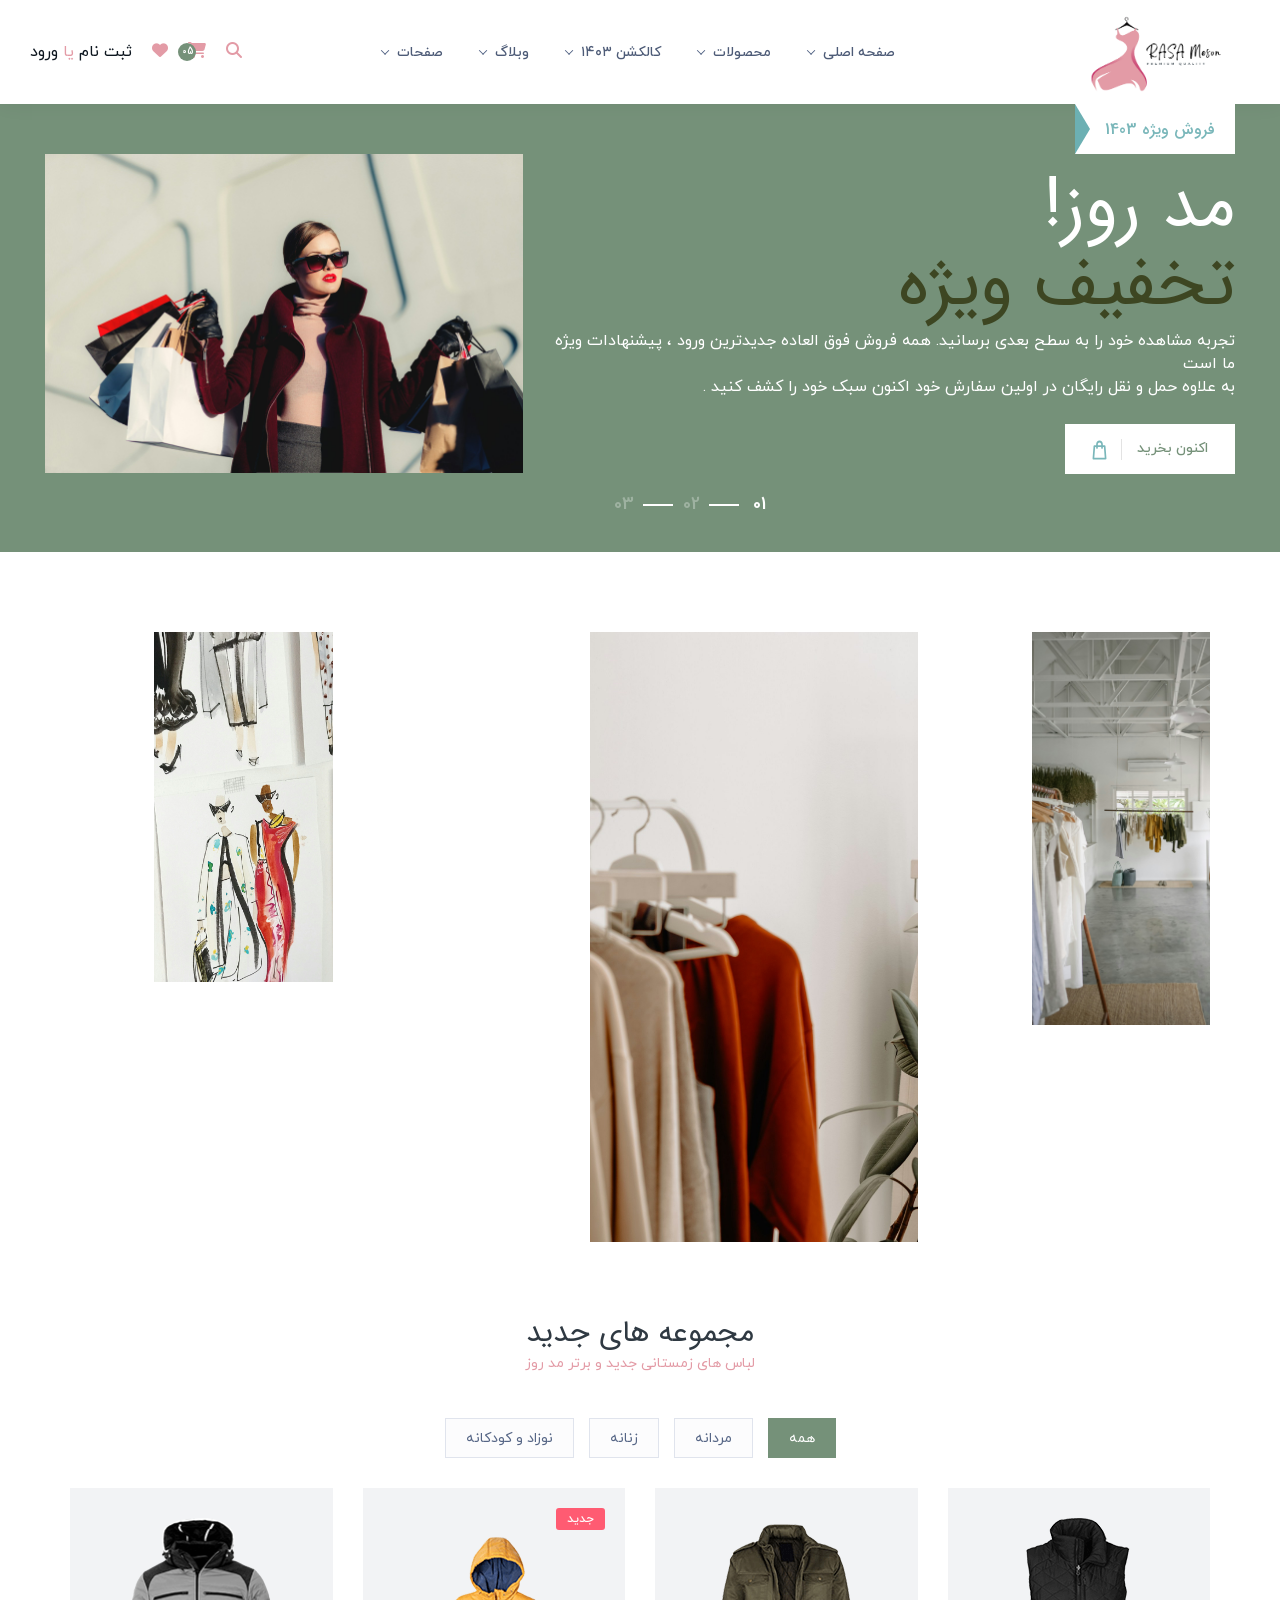
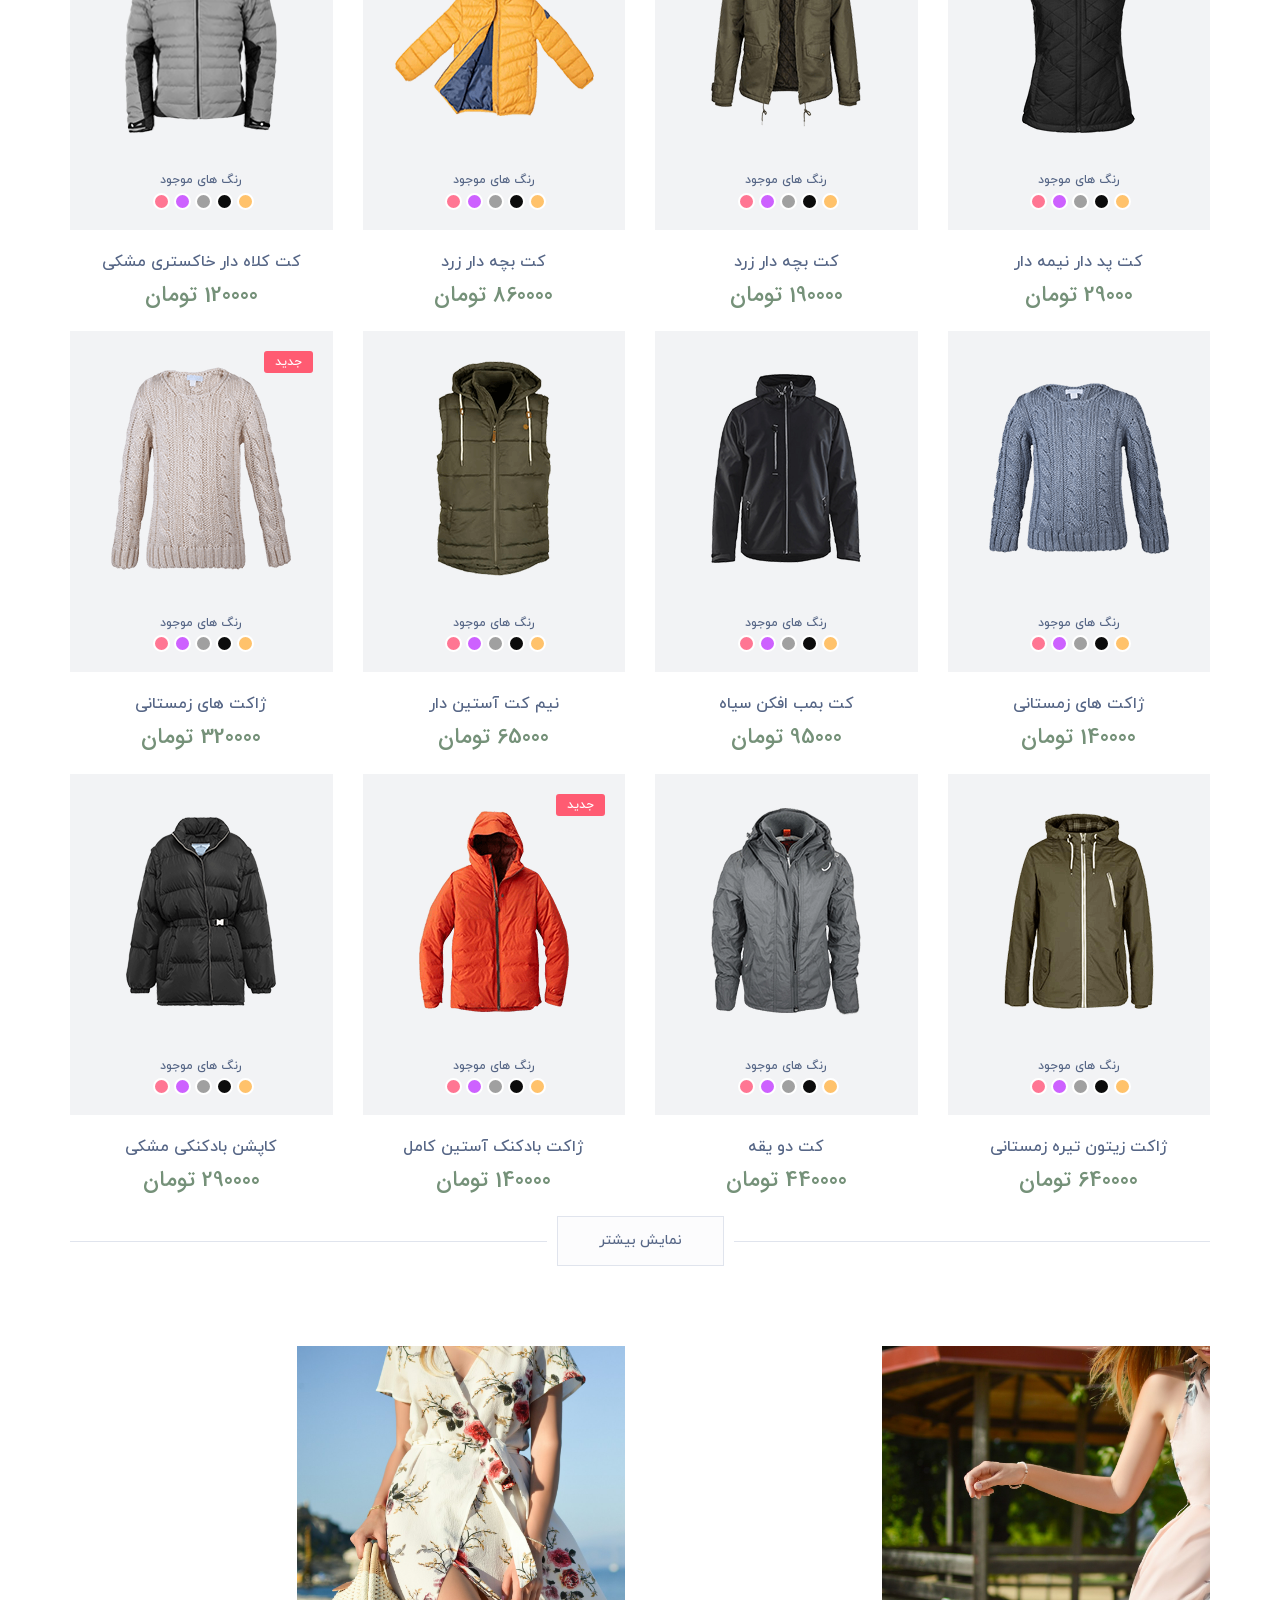
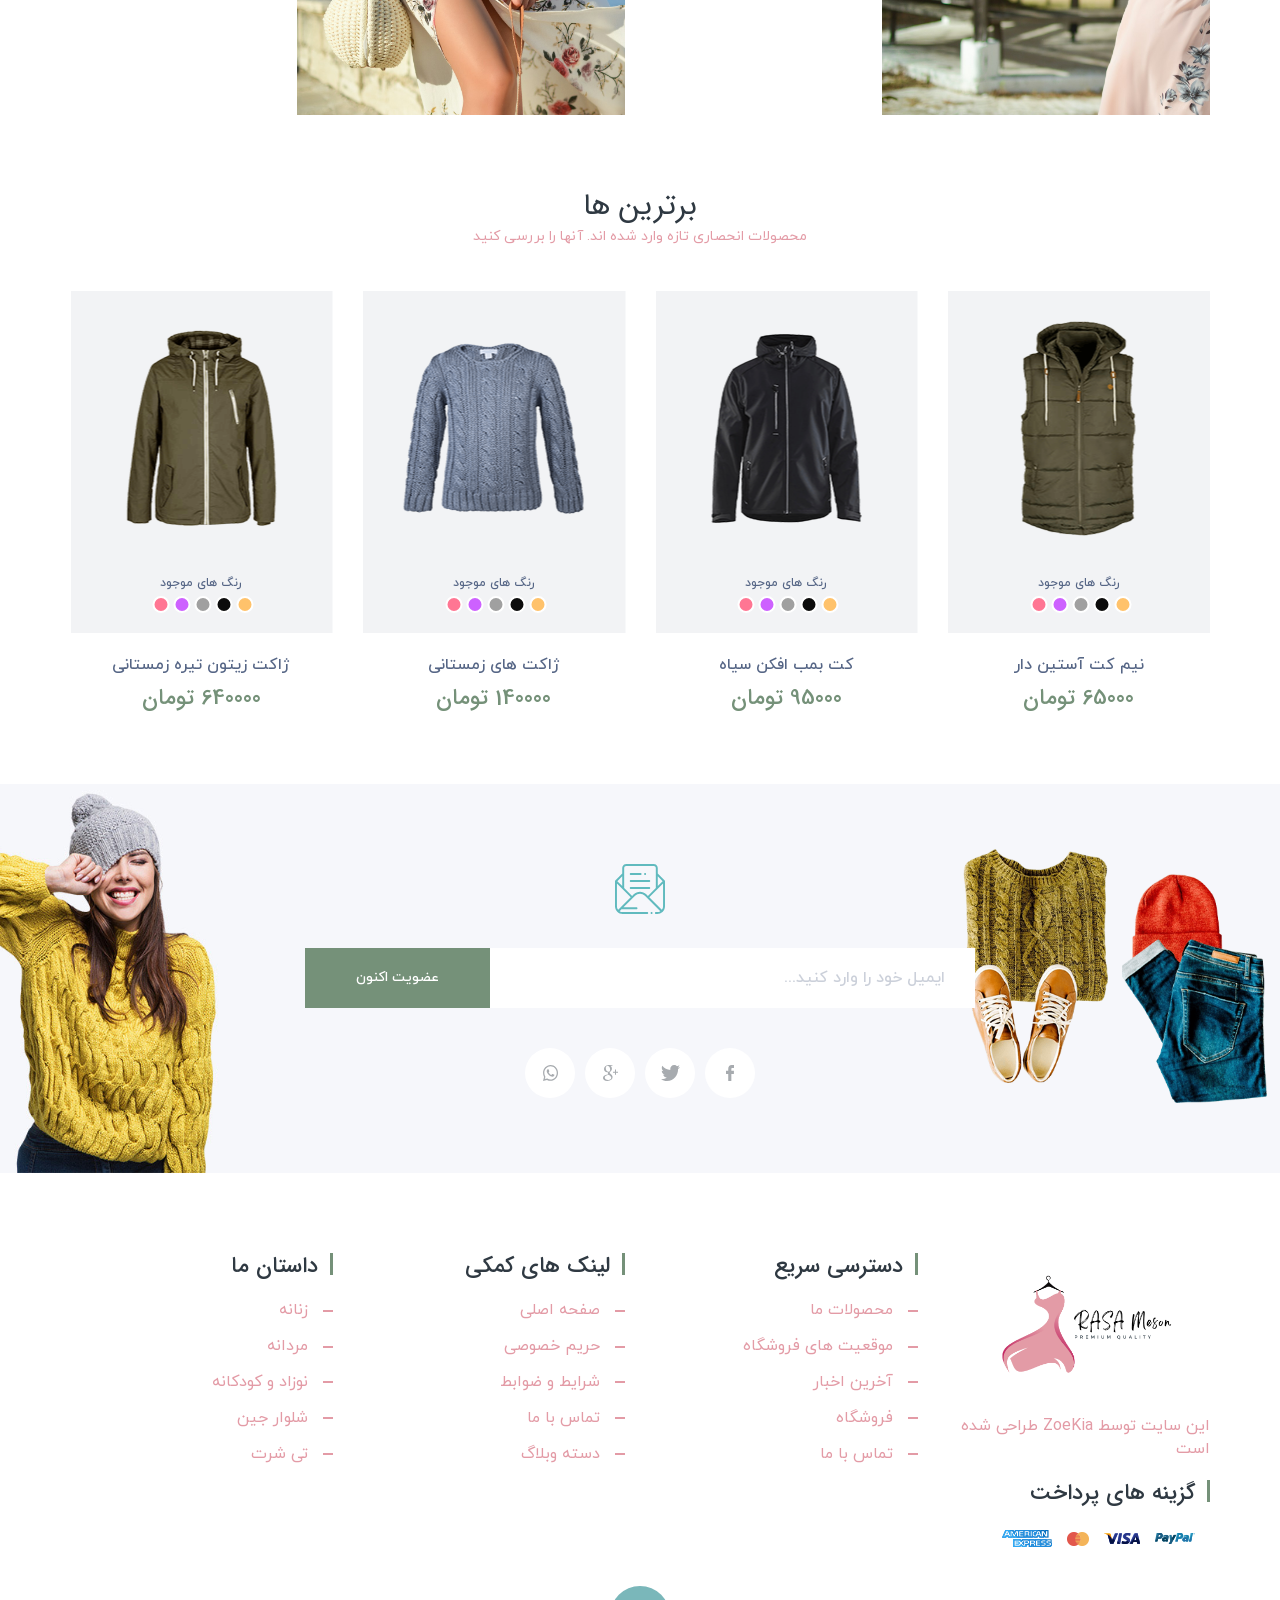
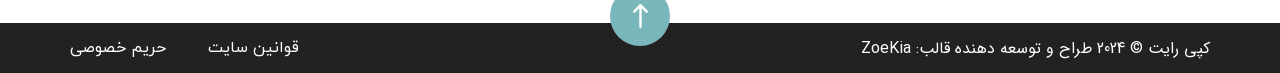
==== commit 2e6193b5: "html" ====
--- a/index.html
+++ b/index.html
@@ -18,8 +18,8 @@
     <link rel="stylesheet" href="assets/css/style.css" >
     <!-- Favicon Link -->
     <link rel="shortcut icon" type="image/png" href="assets/img/logo/RASA-logo-copy.png">
-    <title> Meson Rasa</title>
-  </head>
+    <title> Meson Rasa </title>
+</head>
 <body>
 <!-- main-wrapper start -->
 <div class="main-wrapper">
@@ -51,43 +51,6 @@
 </div>
 <!-- Header Start -->
 <div class="header-main-wrapper header-style1">
-    <!-- <div class="header-top-wrapper">
-        <div class="ht-left">
-            <svg xmlns:xlink="http://www.w3.org/1999/xlink" width="19px" height="15px"><path fill-rule="evenodd" fill="rgb(125, 143, 179)" d="M18.284,7.677 L17.530,7.677 C17.365,7.677 17.215,7.610 17.107,7.501 C16.967,8.262 16.389,8.879 15.631,9.062 L15.631,13.252 C15.631,13.639 15.379,13.967 15.007,14.067 C14.631,14.169 14.249,14.004 14.058,13.677 C13.162,12.134 11.751,11.080 9.862,10.541 C8.422,10.133 7.243,10.188 7.235,10.193 L7.213,10.194 L7.102,10.189 L7.835,13.207 C7.936,13.627 7.842,14.062 7.577,14.403 C7.308,14.743 6.908,14.938 6.476,14.938 L5.821,14.938 C5.174,14.938 4.615,14.498 4.462,13.869 L3.560,10.154 C2.050,9.921 0.932,8.631 0.932,7.079 C0.932,5.363 2.325,3.968 4.038,3.968 L7.234,3.966 C7.359,3.974 8.504,4.002 9.862,3.617 C11.751,3.079 13.163,2.024 14.058,0.482 C14.252,0.148 14.631,-0.010 15.007,0.091 C15.379,0.191 15.631,0.519 15.631,0.907 L15.631,5.097 C16.389,5.279 16.967,5.896 17.107,6.657 C17.215,6.548 17.365,6.482 17.530,6.482 L18.284,6.482 C18.614,6.482 18.881,6.751 18.881,7.079 C18.881,7.409 18.614,7.677 18.284,7.677 ZM6.603,8.743 L4.743,8.743 C4.414,8.743 4.146,8.475 4.146,8.145 C4.146,7.815 4.414,7.548 4.743,7.548 L6.603,7.548 L6.603,5.163 L4.038,5.163 C2.983,5.163 2.126,6.023 2.126,7.079 C2.126,8.131 2.980,8.991 4.030,8.996 L6.344,8.995 L6.603,8.996 L6.603,8.743 ZM6.614,13.241 L6.544,13.241 C6.215,13.241 5.947,12.973 5.947,12.644 C5.947,12.388 6.108,12.170 6.334,12.085 L6.281,11.864 L6.154,11.864 C5.824,11.864 5.557,11.596 5.557,11.266 C5.557,10.991 5.743,10.759 5.996,10.690 L5.875,10.191 L4.798,10.191 L5.623,13.586 C5.645,13.679 5.727,13.743 5.821,13.743 L6.476,13.743 C6.540,13.743 6.597,13.715 6.637,13.665 C6.676,13.615 6.691,13.550 6.674,13.489 L6.614,13.241 ZM14.437,2.035 C13.392,3.335 11.930,4.274 10.165,4.772 C9.191,5.047 8.332,5.133 7.797,5.157 L7.797,9.002 C8.333,9.027 9.193,9.112 10.164,9.386 C11.930,9.884 13.391,10.824 14.437,12.123 L14.437,2.035 ZM15.946,7.016 C15.946,6.764 15.824,6.534 15.631,6.391 L15.631,7.768 C15.824,7.625 15.946,7.394 15.946,7.142 L15.946,7.016 ZM3.890,8.377 C3.878,8.408 3.860,8.442 3.837,8.476 C3.813,8.512 3.789,8.542 3.763,8.568 C3.736,8.595 3.707,8.619 3.675,8.640 C3.636,8.666 3.605,8.682 3.571,8.696 C3.539,8.711 3.498,8.723 3.455,8.731 C3.424,8.739 3.384,8.743 3.340,8.743 C3.298,8.743 3.256,8.739 3.217,8.730 C3.186,8.724 3.147,8.713 3.109,8.696 C3.074,8.681 3.044,8.665 3.014,8.646 C2.969,8.615 2.938,8.590 2.912,8.562 C2.893,8.545 2.865,8.511 2.841,8.472 C2.822,8.446 2.804,8.409 2.792,8.381 C2.772,8.331 2.761,8.295 2.754,8.258 C2.747,8.221 2.743,8.184 2.743,8.145 C2.743,8.108 2.747,8.070 2.754,8.033 C2.761,7.995 2.772,7.959 2.786,7.924 C2.807,7.875 2.824,7.842 2.846,7.810 C2.869,7.776 2.895,7.744 2.924,7.717 C2.939,7.700 2.972,7.674 3.009,7.648 C3.038,7.629 3.071,7.612 3.105,7.597 C3.155,7.577 3.191,7.566 3.228,7.559 C3.301,7.543 3.381,7.544 3.458,7.560 C3.492,7.567 3.530,7.578 3.565,7.592 C3.607,7.610 3.641,7.628 3.675,7.651 C3.701,7.666 3.733,7.693 3.763,7.723 C3.787,7.747 3.810,7.776 3.832,7.805 C3.860,7.850 3.878,7.883 3.892,7.916 C3.906,7.952 3.916,7.985 3.925,8.022 C3.934,8.070 3.937,8.108 3.937,8.145 C3.937,8.184 3.934,8.221 3.927,8.258 C3.916,8.306 3.906,8.341 3.890,8.377 ZM3.026,8.015 L3.026,8.015 L3.026,8.015 C3.026,8.015 3.026,8.015 3.026,8.015 ZM17.388,5.189 C17.279,5.289 17.136,5.346 16.986,5.346 C16.818,5.346 16.657,5.274 16.544,5.150 C16.437,5.033 16.382,4.879 16.390,4.719 C16.397,4.560 16.466,4.412 16.584,4.305 L17.566,3.410 C17.811,3.187 18.188,3.206 18.410,3.450 C18.517,3.567 18.572,3.720 18.564,3.880 C18.557,4.039 18.488,4.185 18.371,4.293 L17.388,5.189 ZM16.958,8.814 C17.115,8.797 17.270,8.862 17.388,8.969 L18.370,9.865 C18.488,9.973 18.557,10.120 18.564,10.279 C18.572,10.438 18.517,10.592 18.409,10.710 C18.297,10.833 18.136,10.905 17.969,10.905 C17.820,10.905 17.677,10.850 17.567,10.750 L16.583,9.852 C16.466,9.746 16.397,9.599 16.390,9.439 C16.382,9.279 16.437,9.125 16.545,9.007 C16.651,8.891 16.799,8.821 16.958,8.814 Z"/></svg>
-            <span class="free-ship">حمل و نقل رایگان برای سفارشات بالای 200 هزار تومان!</span>
-        </div> 
-        <div class="ht-right">
-            <div class="ht-right_info">
-                <ul class="ht-info-list">
-                    <li>
-                        زبان : 
-                        <select>
-                            <option data-display="فارسی">فارسی </option>
-                            <option value="1">اسپانیایی </option>
-                            <option value="2">هندی </option>
-                            <option value="3">عربی </option>
-                            <option value="4">روسیه </option>
-                        </select>                            
-                    </li>
-                    <li>
-                        کارنسی : 
-                        <select>
-                            <option data-display="هزارتومان">هزارتومان </option>
-                            <option value="1">یورو </option>
-                            <option value="2">دلار </option>
-                        </select>                            
-                    </li>
-                    <li><a href="profile.html">حساب کاربری </a></li>
-                    <li><a href="wishlist.html">لیست علاقه مندیها </a></li>
-                    <li>
-                        <a href="javascript:void(0);" data-toggle="modal" data-target="#register">ثبت نام </a> یا
-                        <a href="javascript:void(0);" data-toggle="modal" data-target="#login">ورود </a>
-                    </li>
-                    
-                </ul>
-            </div> 
-        </div> 
-    </div>   -->
     <div class="header-sticky-wrapper">
         <div class="hs-left">
             <div class="hs-left-logo">
@@ -109,278 +72,36 @@
                     </li>
                     <li class="position-relative main">
                         <a href="javascript:void(0);"> صفحه اصلی </a>
-                        <!-- <div class="drop-menu normal-menu ">
-                            <ul class="sub-menu">
-                                <li >
-                                    <a href="javascript:void(0);">پوشیدنی های برتر</a>
-                                        <ul class="sub-menu">
-                                            <li ><a href="product_category.html">تی شرت </a></li>
-                                            <li><a href="product_category.html">پیراهن رسمی  </a></li>
-                                            <li><a href="product_category.html">پیراهن معمولی </a></li>
-                                            <li><a href="product_category.html">سویی شرت </a></li>
-                                            <li><a href="product_category.html">ژاکت </a></li>
-                                            <li><a href="product_category.html">کت </a></li>
-                                            <li><a href="product_category.html">مانتوهای بارانی </a></li>
-                                            <li><a href="product_category.html">بلیزر </a></li>                                            
-                                        </ul>
-                                </li>
-                                <li>
-                                    <a href="javascript:void(0);">لباس پایین </a>
-                                    <ul class="super-sub-menu">
-                                        <li><a href="product_category.html">شلوار جین </a></li>
-                                        <li><a href="product_category.html">شلوار </a></li>
-                                        <li><a href="product_category.html">زیر شلوارها </a></li>
-                                        <li><a href="product_category.html">شلوار راحتی </a></li>
-                                        <li><a href="product_category.html">شلوار ورزشی </a></li>
-                                        <li><a href="product_category.html">شلوار فوتبال  </a></li>
-                                        <li><a href="product_category.html">شلوار کشی  </a></li>                                           
-                                    </ul>                                
-                                </li>
-                                <li>
-                                    <a href="javascript:void(0);">کفش ها </a>
-                                    <ul class="super-sub-menu">
-                                        <li><a href="product_category.html">فلیپ فلاپ </a></li>
-                                        <li><a href="product_category.html">استوک </a></li>
-                                        <li><a href="product_category.html">کفش راحتی </a></li>
-                                        <li><a href="product_category.html">کفش ورزشی </a></li>
-                                        <li><a href="product_category.html">کفش زنانه </a></li>
-                                        <li><a href="product_category.html">کت </a></li>
-                                        <li><a href="product_category.html">کفش اسنایک </a></li>
-                                        <li><a href="product_category.html">کفش صندلی </a></li>                                            
-                                    </ul>
-                                </li>
-                                <li>
-                                    <a href="javascript:void(0);">لباس خواب </a>
-                                    <ul class="super-sub-menu">
-                                        <li><a href="product_category.html">لباس خواب </a></li>
-                                        <li><a href="product_category.html">خلاصه و تنه </a></li>
-                                        <li><a href="product_category.html">شلوار ورزشی </a></li>
-                                        <li><a href="product_category.html">جلیقه ها </a></li>
-                                        <li><a href="product_category.html">لباس خواب و لباس راحتی </a></li>
-                                        <li><a href="product_category.html">حرارتی </a></li>                                           
-                                    </ul>
-                                </li>
-                                <li>
-                                    <a href="javascript:void(0);">تجهیزات جانبی </a>
-                                    <ul class="super-sub-menu">
-                                        <li><a href="product_category.html">کیف و کوله پشتی  </a></li>
-                                        <li><a href="product_category.html">مراقبت و نظافت شخصی </a></li>
-                                        <li><a href="product_category.html">عینک آفتابی </a></li>
-                                        <li><a href="product_category.html">ساعت ها </a></li>
-                                        <li><a href="product_category.html">کیف پول </a></li>
-                                        <li><a href="product_category.html">کمربندها </a></li>
-                                        <li><a href="product_category.html">موبرها </a></li>                                            
-                                        <li><a href="product_category.html">کلاه و هد</a></li>                                            
-                                    </ul>                                
-                                </li>
-                            </ul>
-                            <div class="mega-menu-info d-lg-flex">
-                                <div class="col-lg-4">
-                                    <div class="mega-menu-infobox text-center">
-                                        <svg xmlns:xlink="http://www.w3.org/1999/xlink" width="34px" height="24px"><path fill-rule="evenodd" fill="rgb(96, 186, 190)" d="M32.929,20.763 L29.818,20.763 C29.329,22.624 27.659,23.999 25.678,23.999 C23.698,23.999 22.028,22.624 21.539,20.763 L15.176,20.763 C14.686,22.624 13.016,23.999 11.036,23.999 C9.055,23.999 7.385,22.624 6.896,20.763 L4.107,20.763 C3.515,20.763 3.036,20.274 3.036,19.672 C3.036,19.069 3.515,18.581 4.107,18.581 L6.877,18.581 C7.342,16.683 9.029,15.272 11.036,15.272 C13.042,15.272 14.730,16.683 15.194,18.581 L21.520,18.581 C21.985,16.683 23.672,15.272 25.678,15.272 C27.685,15.272 29.373,16.683 29.837,18.581 L31.857,18.581 L31.857,12.955 L30.297,10.908 L21.964,10.908 C21.372,10.908 20.893,10.420 20.893,9.817 L20.893,2.181 L4.107,2.181 C3.515,2.181 3.036,1.693 3.036,1.090 C3.036,0.488 3.515,-0.001 4.107,-0.001 L21.964,-0.001 C22.556,-0.001 23.036,0.488 23.036,1.090 L23.036,2.181 L27.607,2.181 C28.012,2.181 28.382,2.413 28.565,2.782 L31.779,9.291 L31.777,9.292 L33.775,11.912 C33.921,12.103 34.000,12.339 34.000,12.581 L34.000,19.672 C34.000,20.274 33.520,20.763 32.929,20.763 ZM11.036,17.454 C9.854,17.454 8.893,18.432 8.893,19.636 C8.893,20.839 9.854,21.817 11.036,21.817 C12.217,21.817 13.179,20.839 13.179,19.636 C13.179,18.432 12.217,17.454 11.036,17.454 ZM25.678,17.454 C24.497,17.454 23.536,18.432 23.536,19.636 C23.536,20.839 24.497,21.817 25.678,21.817 C26.860,21.817 27.821,20.839 27.821,19.636 C27.821,18.432 26.860,17.454 25.678,17.454 ZM26.946,4.363 L23.036,4.363 L23.036,8.727 L29.101,8.727 L26.946,4.363 ZM13.036,5.563 C13.036,6.166 12.556,6.654 11.964,6.654 L2.821,6.654 C2.230,6.654 1.750,6.166 1.750,5.563 C1.750,4.960 2.230,4.472 2.821,4.472 L11.964,4.472 C12.556,4.472 13.036,4.960 13.036,5.563 ZM11.286,9.854 C11.286,10.456 10.806,10.944 10.214,10.944 L1.071,10.944 C0.480,10.944 -0.000,10.456 -0.000,9.854 C-0.000,9.252 0.480,8.763 1.071,8.763 L10.214,8.763 C10.806,8.763 11.286,9.252 11.286,9.854 ZM2.821,13.054 L7.750,13.054 C8.342,13.054 8.821,13.542 8.821,14.145 C8.821,14.748 8.342,15.236 7.750,15.236 L2.821,15.236 C2.230,15.236 1.750,14.748 1.750,14.145 C1.750,13.542 2.230,13.054 2.821,13.054 Z"/></svg>
-                                        <h5 class="e-mm-ib-ttl">حمل و نقل رایگان</h5>
-                                        <p>سفارشات بالای 200 هزارت تومان حمل و نقل رایگان دارند</p>
-                                    </div>
-                                </div>
-                                <div class="col-lg-4">
-                                    <div class="mega-menu-infobox text-center">
-                                        <svg xmlns:xlink="http://www.w3.org/1999/xlink" width="22px" height="27px"><path fill-rule="evenodd" fill="rgb(96, 186, 190)" d="M21.856,21.026 C21.816,23.307 20.022,25.196 17.857,25.236 C16.628,25.257 15.411,25.248 14.061,25.235 C13.807,25.230 13.680,25.306 13.553,25.554 C13.096,26.447 12.273,26.963 11.388,26.963 C11.173,26.963 10.954,26.933 10.735,26.870 C9.605,26.543 8.839,25.502 8.831,24.278 C8.825,23.070 9.612,21.966 10.706,21.652 C11.820,21.335 12.908,21.825 13.551,22.928 C13.646,23.092 13.861,23.251 13.992,23.255 C15.134,23.284 16.374,23.289 17.779,23.265 C18.747,23.251 19.517,22.669 19.784,21.769 L19.781,21.769 C19.691,21.777 19.613,21.785 19.536,21.790 C18.831,21.826 18.186,21.602 17.695,21.149 C17.164,20.661 16.860,19.950 16.839,19.149 C16.809,18.022 16.809,16.840 16.839,15.637 C16.873,14.166 17.864,13.074 19.246,12.980 C19.724,12.948 20.237,12.943 20.861,12.966 C21.523,12.988 21.860,13.359 21.862,14.067 L21.869,15.613 C21.879,17.387 21.888,19.222 21.856,21.026 ZM11.376,23.526 C11.375,23.526 11.375,23.526 11.374,23.526 C11.023,23.527 10.718,23.856 10.708,24.245 C10.703,24.453 10.782,24.653 10.924,24.796 C11.046,24.918 11.205,24.984 11.370,24.984 C11.376,24.984 11.383,24.984 11.390,24.984 C11.752,24.972 12.041,24.642 12.034,24.248 C12.028,23.856 11.727,23.526 11.376,23.526 ZM20.016,16.054 C20.015,15.681 20.013,15.304 20.013,14.922 C19.951,14.925 19.870,14.921 19.801,14.919 C19.744,14.918 19.690,14.916 19.638,14.916 C19.498,14.916 19.375,14.927 19.279,14.975 C19.025,15.106 18.737,15.369 18.728,15.539 C18.666,16.645 18.659,17.823 18.706,19.139 C18.713,19.326 18.779,19.482 18.899,19.593 C19.021,19.705 19.199,19.767 19.390,19.755 C19.762,19.739 19.997,19.492 20.003,19.112 C20.023,18.104 20.020,17.108 20.016,16.054 ZM20.972,11.555 C20.921,11.563 20.862,11.569 20.800,11.569 C20.468,11.569 20.029,11.398 19.873,10.558 C19.176,6.804 16.520,3.827 13.263,3.149 C9.478,2.362 6.049,3.889 4.100,7.234 C3.736,7.858 3.500,8.592 3.272,9.299 C3.144,9.693 3.014,10.100 2.861,10.488 C2.729,10.822 2.542,11.225 2.258,11.382 C1.972,11.541 1.669,11.528 1.424,11.356 C1.119,11.140 0.968,10.710 1.040,10.258 C1.434,7.786 2.524,5.650 4.281,3.907 C6.206,1.997 8.723,0.945 11.369,0.945 C11.372,0.945 11.374,0.945 11.376,0.945 C16.478,0.949 20.813,4.851 21.683,10.222 C21.803,10.961 21.538,11.460 20.972,11.555 ZM1.928,12.968 C2.456,12.957 3.004,12.944 3.541,12.982 C4.865,13.078 5.855,14.166 5.896,15.571 C5.931,16.769 5.929,17.988 5.891,19.197 C5.845,20.689 4.773,21.798 3.388,21.798 C3.368,21.798 3.349,21.798 3.329,21.798 C1.960,21.766 0.905,20.619 0.876,19.130 C0.866,18.561 0.868,17.991 0.871,17.423 C0.871,17.149 0.872,16.875 0.872,16.600 L0.871,15.983 C0.870,15.364 0.869,14.747 0.873,14.128 C0.880,13.343 1.205,12.986 1.928,12.968 ZM2.729,19.027 C2.734,19.451 3.004,19.762 3.371,19.766 L3.372,19.766 C3.375,19.766 3.378,19.766 3.380,19.766 C3.753,19.766 4.048,19.432 4.055,19.002 C4.072,17.918 4.071,16.799 4.054,15.675 C4.048,15.263 3.829,15.006 3.437,14.953 C3.271,14.931 3.103,14.935 2.905,14.941 C2.846,14.943 2.786,14.945 2.724,14.946 L2.722,16.080 C2.720,17.080 2.719,18.054 2.729,19.027 ZM7.821,5.471 C8.936,4.890 10.157,4.589 11.440,4.624 C11.454,4.624 11.468,4.624 11.483,4.624 C12.693,4.624 13.859,4.916 14.945,5.493 C15.541,5.809 15.754,6.364 15.489,6.909 C15.374,7.143 15.199,7.304 14.981,7.376 C14.894,7.405 14.802,7.419 14.707,7.419 C14.522,7.419 14.322,7.366 14.119,7.261 C12.316,6.337 10.466,6.330 8.619,7.237 C8.310,7.389 8.015,7.422 7.772,7.334 C7.555,7.255 7.383,7.083 7.273,6.837 C7.032,6.297 7.242,5.773 7.821,5.471 Z"/></svg>
-                                        <h5 class="e-mm-ib-ttl">پشتیبانی آنلاین 247</h5>
-                                        <p>مشاوره و تماس رایگان با عشق 247</p>
-                                    </div>
-                                </div>
-                                <div class="col-lg-4">
-                                    <div class="mega-menu-infobox text-center">
-                                        <svg xmlns:xlink="http://www.w3.org/1999/xlink" width="30px" height="27px"><path fill-rule="evenodd" fill="rgb(96, 186, 190)" d="M5.529,19.607 C4.965,19.607 4.505,19.140 4.505,18.564 C4.505,17.989 4.965,17.521 5.529,17.521 L9.125,17.521 C9.688,17.521 10.147,17.989 10.147,18.564 C10.147,19.140 9.688,19.607 9.125,19.607 L5.529,19.607 ZM28.003,26.963 L2.832,26.963 C1.772,26.963 0.909,26.082 0.909,25.000 L0.909,8.451 C0.909,7.369 1.772,6.488 2.832,6.488 L12.720,6.488 C13.284,6.488 13.743,6.956 13.743,7.531 C13.743,8.107 13.284,8.574 12.720,8.574 L2.955,8.574 L2.955,12.005 L12.720,12.005 C13.284,12.005 13.743,12.473 13.743,13.047 C13.743,13.623 13.284,14.091 12.720,14.091 L2.955,14.091 L2.955,24.876 L27.879,24.876 L27.879,18.564 C27.879,17.989 28.339,17.521 28.903,17.521 C29.466,17.521 29.926,17.989 29.926,18.564 L29.926,25.000 C29.926,26.082 29.063,26.963 28.003,26.963 ZM23.120,19.468 C22.965,19.559 22.789,19.607 22.609,19.607 C22.430,19.607 22.254,19.559 22.099,19.468 C17.138,16.547 15.293,13.560 15.293,8.451 L15.293,4.773 C15.293,4.356 15.536,3.980 15.911,3.813 L22.204,1.056 C22.465,0.943 22.753,0.945 23.012,1.055 L29.307,3.813 C29.682,3.980 29.926,4.356 29.926,4.773 L29.926,8.451 C29.926,13.567 28.081,16.554 23.120,19.468 ZM27.879,5.461 L22.609,3.150 L17.339,5.461 L17.339,8.451 C17.339,12.663 18.671,14.918 22.609,17.353 C26.548,14.922 27.879,12.668 27.879,8.451 L27.879,5.461 ZM21.710,13.171 L21.673,13.171 C21.340,13.155 21.039,12.980 20.859,12.705 L19.061,9.948 C18.750,9.471 18.877,8.823 19.345,8.503 C19.567,8.351 19.833,8.295 20.101,8.346 C20.374,8.399 20.609,8.558 20.764,8.793 L21.787,10.359 L24.507,6.879 C24.680,6.662 24.925,6.526 25.197,6.496 C25.465,6.459 25.734,6.543 25.948,6.716 C26.386,7.075 26.457,7.731 26.108,8.181 L22.512,12.778 C22.316,13.028 22.024,13.171 21.710,13.171 Z"/></svg>
-                                        <h5 class="e-mm-ib-ttl">عودت وجه و گارانتی</h5>
-                                        <p>100% عودت وجه و گارانتی</p>
-                                    </div>
-                                </div>
-                            </div>
-                        </div> -->
                     </li>
                     <li class="position-relative">
                         <a href="javascript:void(0);"> محصولات </a>
                         <div class="drop-menu normal-menu ">
                             <ul class="sub-menu">
                                 <li >
-                                    <a href="javascript:void(0);">پوشیدنی های برتر</a>
+                                    <a href="javascript:void(0);"> مجلسی</a>
                                         <ul class="sub-menu">
-                                            <li ><a href="product_category.html">تی شرت </a></li>
-                                            <li><a href="product_category.html">پیراهن رسمی  </a></li>
-                                            <li><a href="product_category.html">پیراهن معمولی </a></li>
-                                            <li><a href="product_category.html">سویی شرت </a></li>
-                                            <li><a href="product_category.html">ژاکت </a></li>
-                                            <li><a href="product_category.html">کت </a></li>
-                                            <li><a href="product_category.html">مانتوهای بارانی </a></li>
-                                            <li><a href="product_category.html">بلیزر </a></li>                                            
+                                            <li ><a href="product_category.html">کت و شلوار مجلسی</a></li>
+                                            <li><a href="product_category.html">لباس مجلسی</a></li>
+                                            <li><a href="product_category.html">مانتو</a></li>
                                         </ul>
                                 </li>
-                                <!-- <li>
-                                    <a href="javascript:void(0);">لباس پایین </a>
-                                    <ul class="super-sub-menu">
-                                        <li><a href="product_category.html">شلوار جین </a></li>
-                                        <li><a href="product_category.html">شلوار </a></li>
-                                        <li><a href="product_category.html">زیر شلوارها </a></li>
-                                        <li><a href="product_category.html">شلوار راحتی </a></li>
-                                        <li><a href="product_category.html">شلوار ورزشی </a></li>
-                                        <li><a href="product_category.html">شلوار فوتبال  </a></li>
-                                        <li><a href="product_category.html">شلوار کشی  </a></li>                                           
-                                    </ul>                                
-                                </li>
-                                <li>
-                                    <a href="javascript:void(0);">کفش ها </a>
-                                    <ul class="super-sub-menu">
-                                        <li><a href="product_category.html">فلیپ فلاپ </a></li>
-                                        <li><a href="product_category.html">استوک </a></li>
-                                        <li><a href="product_category.html">کفش راحتی </a></li>
-                                        <li><a href="product_category.html">کفش ورزشی </a></li>
-                                        <li><a href="product_category.html">کفش زنانه </a></li>
-                                        <li><a href="product_category.html">کت </a></li>
-                                        <li><a href="product_category.html">کفش اسنایک </a></li>
-                                        <li><a href="product_category.html">کفش صندلی </a></li>                                            
-                                    </ul>
-                                </li>
-                                <li>
-                                    <a href="javascript:void(0);">لباس خواب </a>
-                                    <ul class="super-sub-menu">
-                                        <li><a href="product_category.html">لباس خواب </a></li>
-                                        <li><a href="product_category.html">خلاصه و تنه </a></li>
-                                        <li><a href="product_category.html">شلوار ورزشی </a></li>
-                                        <li><a href="product_category.html">جلیقه ها </a></li>
-                                        <li><a href="product_category.html">لباس خواب و لباس راحتی </a></li>
-                                        <li><a href="product_category.html">حرارتی </a></li>                                           
-                                    </ul>
-                                </li>
-                                <li>
-                                    <a href="javascript:void(0);">تجهیزات جانبی </a>
-                                    <ul class="super-sub-menu">
-                                        <li><a href="product_category.html">کیف و کوله پشتی  </a></li>
-                                        <li><a href="product_category.html">مراقبت و نظافت شخصی </a></li>
-                                        <li><a href="product_category.html">عینک آفتابی </a></li>
-                                        <li><a href="product_category.html">ساعت ها </a></li>
-                                        <li><a href="product_category.html">کیف پول </a></li>
-                                        <li><a href="product_category.html">کمربندها </a></li>
-                                        <li><a href="product_category.html">موبرها </a></li>                                            
-                                        <li><a href="product_category.html">کلاه و هد</a></li>                                            
-                                    </ul>                                
-                                </li> -->
                             </ul>
-                            <!-- <div class="mega-menu-info d-lg-flex">
-                                <div class="col-lg-4">
-                                    <div class="mega-menu-infobox text-center">
-                                        <svg xmlns:xlink="http://www.w3.org/1999/xlink" width="34px" height="24px"><path fill-rule="evenodd" fill="rgb(96, 186, 190)" d="M32.929,20.763 L29.818,20.763 C29.329,22.624 27.659,23.999 25.678,23.999 C23.698,23.999 22.028,22.624 21.539,20.763 L15.176,20.763 C14.686,22.624 13.016,23.999 11.036,23.999 C9.055,23.999 7.385,22.624 6.896,20.763 L4.107,20.763 C3.515,20.763 3.036,20.274 3.036,19.672 C3.036,19.069 3.515,18.581 4.107,18.581 L6.877,18.581 C7.342,16.683 9.029,15.272 11.036,15.272 C13.042,15.272 14.730,16.683 15.194,18.581 L21.520,18.581 C21.985,16.683 23.672,15.272 25.678,15.272 C27.685,15.272 29.373,16.683 29.837,18.581 L31.857,18.581 L31.857,12.955 L30.297,10.908 L21.964,10.908 C21.372,10.908 20.893,10.420 20.893,9.817 L20.893,2.181 L4.107,2.181 C3.515,2.181 3.036,1.693 3.036,1.090 C3.036,0.488 3.515,-0.001 4.107,-0.001 L21.964,-0.001 C22.556,-0.001 23.036,0.488 23.036,1.090 L23.036,2.181 L27.607,2.181 C28.012,2.181 28.382,2.413 28.565,2.782 L31.779,9.291 L31.777,9.292 L33.775,11.912 C33.921,12.103 34.000,12.339 34.000,12.581 L34.000,19.672 C34.000,20.274 33.520,20.763 32.929,20.763 ZM11.036,17.454 C9.854,17.454 8.893,18.432 8.893,19.636 C8.893,20.839 9.854,21.817 11.036,21.817 C12.217,21.817 13.179,20.839 13.179,19.636 C13.179,18.432 12.217,17.454 11.036,17.454 ZM25.678,17.454 C24.497,17.454 23.536,18.432 23.536,19.636 C23.536,20.839 24.497,21.817 25.678,21.817 C26.860,21.817 27.821,20.839 27.821,19.636 C27.821,18.432 26.860,17.454 25.678,17.454 ZM26.946,4.363 L23.036,4.363 L23.036,8.727 L29.101,8.727 L26.946,4.363 ZM13.036,5.563 C13.036,6.166 12.556,6.654 11.964,6.654 L2.821,6.654 C2.230,6.654 1.750,6.166 1.750,5.563 C1.750,4.960 2.230,4.472 2.821,4.472 L11.964,4.472 C12.556,4.472 13.036,4.960 13.036,5.563 ZM11.286,9.854 C11.286,10.456 10.806,10.944 10.214,10.944 L1.071,10.944 C0.480,10.944 -0.000,10.456 -0.000,9.854 C-0.000,9.252 0.480,8.763 1.071,8.763 L10.214,8.763 C10.806,8.763 11.286,9.252 11.286,9.854 ZM2.821,13.054 L7.750,13.054 C8.342,13.054 8.821,13.542 8.821,14.145 C8.821,14.748 8.342,15.236 7.750,15.236 L2.821,15.236 C2.230,15.236 1.750,14.748 1.750,14.145 C1.750,13.542 2.230,13.054 2.821,13.054 Z"/></svg>
-                                        <h5 class="e-mm-ib-ttl">حمل و نقل رایگان</h5>
-                                        <p>سفارشات بالای 200 هزارت تومان حمل و نقل رایگان دارند</p>
-                                    </div>
-                                </div>
-                                <div class="col-lg-4">
-                                    <div class="mega-menu-infobox text-center">
-                                        <svg xmlns:xlink="http://www.w3.org/1999/xlink" width="22px" height="27px"><path fill-rule="evenodd" fill="rgb(96, 186, 190)" d="M21.856,21.026 C21.816,23.307 20.022,25.196 17.857,25.236 C16.628,25.257 15.411,25.248 14.061,25.235 C13.807,25.230 13.680,25.306 13.553,25.554 C13.096,26.447 12.273,26.963 11.388,26.963 C11.173,26.963 10.954,26.933 10.735,26.870 C9.605,26.543 8.839,25.502 8.831,24.278 C8.825,23.070 9.612,21.966 10.706,21.652 C11.820,21.335 12.908,21.825 13.551,22.928 C13.646,23.092 13.861,23.251 13.992,23.255 C15.134,23.284 16.374,23.289 17.779,23.265 C18.747,23.251 19.517,22.669 19.784,21.769 L19.781,21.769 C19.691,21.777 19.613,21.785 19.536,21.790 C18.831,21.826 18.186,21.602 17.695,21.149 C17.164,20.661 16.860,19.950 16.839,19.149 C16.809,18.022 16.809,16.840 16.839,15.637 C16.873,14.166 17.864,13.074 19.246,12.980 C19.724,12.948 20.237,12.943 20.861,12.966 C21.523,12.988 21.860,13.359 21.862,14.067 L21.869,15.613 C21.879,17.387 21.888,19.222 21.856,21.026 ZM11.376,23.526 C11.375,23.526 11.375,23.526 11.374,23.526 C11.023,23.527 10.718,23.856 10.708,24.245 C10.703,24.453 10.782,24.653 10.924,24.796 C11.046,24.918 11.205,24.984 11.370,24.984 C11.376,24.984 11.383,24.984 11.390,24.984 C11.752,24.972 12.041,24.642 12.034,24.248 C12.028,23.856 11.727,23.526 11.376,23.526 ZM20.016,16.054 C20.015,15.681 20.013,15.304 20.013,14.922 C19.951,14.925 19.870,14.921 19.801,14.919 C19.744,14.918 19.690,14.916 19.638,14.916 C19.498,14.916 19.375,14.927 19.279,14.975 C19.025,15.106 18.737,15.369 18.728,15.539 C18.666,16.645 18.659,17.823 18.706,19.139 C18.713,19.326 18.779,19.482 18.899,19.593 C19.021,19.705 19.199,19.767 19.390,19.755 C19.762,19.739 19.997,19.492 20.003,19.112 C20.023,18.104 20.020,17.108 20.016,16.054 ZM20.972,11.555 C20.921,11.563 20.862,11.569 20.800,11.569 C20.468,11.569 20.029,11.398 19.873,10.558 C19.176,6.804 16.520,3.827 13.263,3.149 C9.478,2.362 6.049,3.889 4.100,7.234 C3.736,7.858 3.500,8.592 3.272,9.299 C3.144,9.693 3.014,10.100 2.861,10.488 C2.729,10.822 2.542,11.225 2.258,11.382 C1.972,11.541 1.669,11.528 1.424,11.356 C1.119,11.140 0.968,10.710 1.040,10.258 C1.434,7.786 2.524,5.650 4.281,3.907 C6.206,1.997 8.723,0.945 11.369,0.945 C11.372,0.945 11.374,0.945 11.376,0.945 C16.478,0.949 20.813,4.851 21.683,10.222 C21.803,10.961 21.538,11.460 20.972,11.555 ZM1.928,12.968 C2.456,12.957 3.004,12.944 3.541,12.982 C4.865,13.078 5.855,14.166 5.896,15.571 C5.931,16.769 5.929,17.988 5.891,19.197 C5.845,20.689 4.773,21.798 3.388,21.798 C3.368,21.798 3.349,21.798 3.329,21.798 C1.960,21.766 0.905,20.619 0.876,19.130 C0.866,18.561 0.868,17.991 0.871,17.423 C0.871,17.149 0.872,16.875 0.872,16.600 L0.871,15.983 C0.870,15.364 0.869,14.747 0.873,14.128 C0.880,13.343 1.205,12.986 1.928,12.968 ZM2.729,19.027 C2.734,19.451 3.004,19.762 3.371,19.766 L3.372,19.766 C3.375,19.766 3.378,19.766 3.380,19.766 C3.753,19.766 4.048,19.432 4.055,19.002 C4.072,17.918 4.071,16.799 4.054,15.675 C4.048,15.263 3.829,15.006 3.437,14.953 C3.271,14.931 3.103,14.935 2.905,14.941 C2.846,14.943 2.786,14.945 2.724,14.946 L2.722,16.080 C2.720,17.080 2.719,18.054 2.729,19.027 ZM7.821,5.471 C8.936,4.890 10.157,4.589 11.440,4.624 C11.454,4.624 11.468,4.624 11.483,4.624 C12.693,4.624 13.859,4.916 14.945,5.493 C15.541,5.809 15.754,6.364 15.489,6.909 C15.374,7.143 15.199,7.304 14.981,7.376 C14.894,7.405 14.802,7.419 14.707,7.419 C14.522,7.419 14.322,7.366 14.119,7.261 C12.316,6.337 10.466,6.330 8.619,7.237 C8.310,7.389 8.015,7.422 7.772,7.334 C7.555,7.255 7.383,7.083 7.273,6.837 C7.032,6.297 7.242,5.773 7.821,5.471 Z"/></svg>
-                                        <h5 class="e-mm-ib-ttl">پشتیبانی آنلاین 247</h5>
-                                        <p>مشاوره و تماس رایگان با عشق 247</p>
-                                    </div>
-                                </div>
-                                <div class="col-lg-4">
-                                    <div class="mega-menu-infobox text-center">
-                                        <svg xmlns:xlink="http://www.w3.org/1999/xlink" width="30px" height="27px"><path fill-rule="evenodd" fill="rgb(96, 186, 190)" d="M5.529,19.607 C4.965,19.607 4.505,19.140 4.505,18.564 C4.505,17.989 4.965,17.521 5.529,17.521 L9.125,17.521 C9.688,17.521 10.147,17.989 10.147,18.564 C10.147,19.140 9.688,19.607 9.125,19.607 L5.529,19.607 ZM28.003,26.963 L2.832,26.963 C1.772,26.963 0.909,26.082 0.909,25.000 L0.909,8.451 C0.909,7.369 1.772,6.488 2.832,6.488 L12.720,6.488 C13.284,6.488 13.743,6.956 13.743,7.531 C13.743,8.107 13.284,8.574 12.720,8.574 L2.955,8.574 L2.955,12.005 L12.720,12.005 C13.284,12.005 13.743,12.473 13.743,13.047 C13.743,13.623 13.284,14.091 12.720,14.091 L2.955,14.091 L2.955,24.876 L27.879,24.876 L27.879,18.564 C27.879,17.989 28.339,17.521 28.903,17.521 C29.466,17.521 29.926,17.989 29.926,18.564 L29.926,25.000 C29.926,26.082 29.063,26.963 28.003,26.963 ZM23.120,19.468 C22.965,19.559 22.789,19.607 22.609,19.607 C22.430,19.607 22.254,19.559 22.099,19.468 C17.138,16.547 15.293,13.560 15.293,8.451 L15.293,4.773 C15.293,4.356 15.536,3.980 15.911,3.813 L22.204,1.056 C22.465,0.943 22.753,0.945 23.012,1.055 L29.307,3.813 C29.682,3.980 29.926,4.356 29.926,4.773 L29.926,8.451 C29.926,13.567 28.081,16.554 23.120,19.468 ZM27.879,5.461 L22.609,3.150 L17.339,5.461 L17.339,8.451 C17.339,12.663 18.671,14.918 22.609,17.353 C26.548,14.922 27.879,12.668 27.879,8.451 L27.879,5.461 ZM21.710,13.171 L21.673,13.171 C21.340,13.155 21.039,12.980 20.859,12.705 L19.061,9.948 C18.750,9.471 18.877,8.823 19.345,8.503 C19.567,8.351 19.833,8.295 20.101,8.346 C20.374,8.399 20.609,8.558 20.764,8.793 L21.787,10.359 L24.507,6.879 C24.680,6.662 24.925,6.526 25.197,6.496 C25.465,6.459 25.734,6.543 25.948,6.716 C26.386,7.075 26.457,7.731 26.108,8.181 L22.512,12.778 C22.316,13.028 22.024,13.171 21.710,13.171 Z"/></svg>
-                                        <h5 class="e-mm-ib-ttl">عودت وجه و گارانتی</h5>
-                                        <p>100% عودت وجه و گارانتی</p>
-                                    </div>
-                                </div>
-                            </div> -->
                         </div>
                     </li>
                     <li class="position-relative">
                         <a href="javascript:void(0);"> کالکشن ۱۴۰۳ </a>
                         <div class="drop-menu normal-menu ">
                             <ul class="sub-menu">
-                                <li >
-                                    <a href="javascript:void(0);">پوشیدنی های برتر</a>
+                                <li>
+                                    <a href="javascript:void(0);">اسپرت</a>
                                         <ul class="sub-menu">
                                             <li ><a href="product_category.html">تی شرت </a></li>
-                                            <li><a href="product_category.html">پیراهن رسمی  </a></li>
-                                            <li><a href="product_category.html">پیراهن معمولی </a></li>
-                                            <li><a href="product_category.html">سویی شرت </a></li>
+                                            <li><a href="product_category.html">پیراهن </a></li>
+                                            <li><a href="product_category.html">شلوار </a></li>
                                             <li><a href="product_category.html">ژاکت </a></li>
-                                            <li><a href="product_category.html">کت </a></li>
-                                            <li><a href="product_category.html">مانتوهای بارانی </a></li>
-                                            <li><a href="product_category.html">بلیزر </a></li>                                            
-                                        </ul>
+                                            <li><a href="product_category.html">کت </a></li>                                        </ul>
                                 </li>
-                                <!-- <li>
-                                    <a href="javascript:void(0);">لباس پایین </a>
-                                    <ul class="super-sub-menu">
-                                        <li><a href="product_category.html">شلوار جین </a></li>
-                                        <li><a href="product_category.html">شلوار </a></li>
-                                        <li><a href="product_category.html">زیر شلوارها </a></li>
-                                        <li><a href="product_category.html">شلوار راحتی </a></li>
-                                        <li><a href="product_category.html">شلوار ورزشی </a></li>
-                                        <li><a href="product_category.html">شلوار فوتبال  </a></li>
-                                        <li><a href="product_category.html">شلوار کشی  </a></li>                                           
-                                    </ul>                                
-                                </li>
-                                <li>
-                                    <a href="javascript:void(0);">کفش ها </a>
-                                    <ul class="super-sub-menu">
-                                        <li><a href="product_category.html">فلیپ فلاپ </a></li>
-                                        <li><a href="product_category.html">استوک </a></li>
-                                        <li><a href="product_category.html">کفش راحتی </a></li>
-                                        <li><a href="product_category.html">کفش ورزشی </a></li>
-                                        <li><a href="product_category.html">کفش زنانه </a></li>
-                                        <li><a href="product_category.html">کت </a></li>
-                                        <li><a href="product_category.html">کفش اسنایک </a></li>
-                                        <li><a href="product_category.html">کفش صندلی </a></li>                                            
-                                    </ul>
-                                </li>
-                                <li>
-                                    <a href="javascript:void(0);">لباس خواب </a>
-                                    <ul class="super-sub-menu">
-                                        <li><a href="product_category.html">لباس خواب </a></li>
-                                        <li><a href="product_category.html">خلاصه و تنه </a></li>
-                                        <li><a href="product_category.html">شلوار ورزشی </a></li>
-                                        <li><a href="product_category.html">جلیقه ها </a></li>
-                                        <li><a href="product_category.html">لباس خواب و لباس راحتی </a></li>
-                                        <li><a href="product_category.html">حرارتی </a></li>                                           
-                                    </ul>
-                                </li>
-                                <li>
-                                    <a href="javascript:void(0);">تجهیزات جانبی </a>
-                                    <ul class="super-sub-menu">
-                                        <li><a href="product_category.html">کیف و کوله پشتی  </a></li>
-                                        <li><a href="product_category.html">مراقبت و نظافت شخصی </a></li>
-                                        <li><a href="product_category.html">عینک آفتابی </a></li>
-                                        <li><a href="product_category.html">ساعت ها </a></li>
-                                        <li><a href="product_category.html">کیف پول </a></li>
-                                        <li><a href="product_category.html">کمربندها </a></li>
-                                        <li><a href="product_category.html">موبرها </a></li>                                            
-                                        <li><a href="product_category.html">کلاه و هد</a></li>                                            
-                                    </ul>                                
-                                </li> -->
                             </ul>
-                            <!-- <div class="mega-menu-info d-lg-flex">
-                                <div class="col-lg-4">
-                                    <div class="mega-menu-infobox text-center">
-                                        <svg xmlns:xlink="http://www.w3.org/1999/xlink" width="34px" height="24px"><path fill-rule="evenodd" fill="rgb(96, 186, 190)" d="M32.929,20.763 L29.818,20.763 C29.329,22.624 27.659,23.999 25.678,23.999 C23.698,23.999 22.028,22.624 21.539,20.763 L15.176,20.763 C14.686,22.624 13.016,23.999 11.036,23.999 C9.055,23.999 7.385,22.624 6.896,20.763 L4.107,20.763 C3.515,20.763 3.036,20.274 3.036,19.672 C3.036,19.069 3.515,18.581 4.107,18.581 L6.877,18.581 C7.342,16.683 9.029,15.272 11.036,15.272 C13.042,15.272 14.730,16.683 15.194,18.581 L21.520,18.581 C21.985,16.683 23.672,15.272 25.678,15.272 C27.685,15.272 29.373,16.683 29.837,18.581 L31.857,18.581 L31.857,12.955 L30.297,10.908 L21.964,10.908 C21.372,10.908 20.893,10.420 20.893,9.817 L20.893,2.181 L4.107,2.181 C3.515,2.181 3.036,1.693 3.036,1.090 C3.036,0.488 3.515,-0.001 4.107,-0.001 L21.964,-0.001 C22.556,-0.001 23.036,0.488 23.036,1.090 L23.036,2.181 L27.607,2.181 C28.012,2.181 28.382,2.413 28.565,2.782 L31.779,9.291 L31.777,9.292 L33.775,11.912 C33.921,12.103 34.000,12.339 34.000,12.581 L34.000,19.672 C34.000,20.274 33.520,20.763 32.929,20.763 ZM11.036,17.454 C9.854,17.454 8.893,18.432 8.893,19.636 C8.893,20.839 9.854,21.817 11.036,21.817 C12.217,21.817 13.179,20.839 13.179,19.636 C13.179,18.432 12.217,17.454 11.036,17.454 ZM25.678,17.454 C24.497,17.454 23.536,18.432 23.536,19.636 C23.536,20.839 24.497,21.817 25.678,21.817 C26.860,21.817 27.821,20.839 27.821,19.636 C27.821,18.432 26.860,17.454 25.678,17.454 ZM26.946,4.363 L23.036,4.363 L23.036,8.727 L29.101,8.727 L26.946,4.363 ZM13.036,5.563 C13.036,6.166 12.556,6.654 11.964,6.654 L2.821,6.654 C2.230,6.654 1.750,6.166 1.750,5.563 C1.750,4.960 2.230,4.472 2.821,4.472 L11.964,4.472 C12.556,4.472 13.036,4.960 13.036,5.563 ZM11.286,9.854 C11.286,10.456 10.806,10.944 10.214,10.944 L1.071,10.944 C0.480,10.944 -0.000,10.456 -0.000,9.854 C-0.000,9.252 0.480,8.763 1.071,8.763 L10.214,8.763 C10.806,8.763 11.286,9.252 11.286,9.854 ZM2.821,13.054 L7.750,13.054 C8.342,13.054 8.821,13.542 8.821,14.145 C8.821,14.748 8.342,15.236 7.750,15.236 L2.821,15.236 C2.230,15.236 1.750,14.748 1.750,14.145 C1.750,13.542 2.230,13.054 2.821,13.054 Z"/></svg>
-                                        <h5 class="e-mm-ib-ttl">حمل و نقل رایگان</h5>
-                                        <p>سفارشات بالای 200 هزارت تومان حمل و نقل رایگان دارند</p>
-                                    </div>
-                                </div>
-                                <div class="col-lg-4">
-                                    <div class="mega-menu-infobox text-center">
-                                        <svg xmlns:xlink="http://www.w3.org/1999/xlink" width="22px" height="27px"><path fill-rule="evenodd" fill="rgb(96, 186, 190)" d="M21.856,21.026 C21.816,23.307 20.022,25.196 17.857,25.236 C16.628,25.257 15.411,25.248 14.061,25.235 C13.807,25.230 13.680,25.306 13.553,25.554 C13.096,26.447 12.273,26.963 11.388,26.963 C11.173,26.963 10.954,26.933 10.735,26.870 C9.605,26.543 8.839,25.502 8.831,24.278 C8.825,23.070 9.612,21.966 10.706,21.652 C11.820,21.335 12.908,21.825 13.551,22.928 C13.646,23.092 13.861,23.251 13.992,23.255 C15.134,23.284 16.374,23.289 17.779,23.265 C18.747,23.251 19.517,22.669 19.784,21.769 L19.781,21.769 C19.691,21.777 19.613,21.785 19.536,21.790 C18.831,21.826 18.186,21.602 17.695,21.149 C17.164,20.661 16.860,19.950 16.839,19.149 C16.809,18.022 16.809,16.840 16.839,15.637 C16.873,14.166 17.864,13.074 19.246,12.980 C19.724,12.948 20.237,12.943 20.861,12.966 C21.523,12.988 21.860,13.359 21.862,14.067 L21.869,15.613 C21.879,17.387 21.888,19.222 21.856,21.026 ZM11.376,23.526 C11.375,23.526 11.375,23.526 11.374,23.526 C11.023,23.527 10.718,23.856 10.708,24.245 C10.703,24.453 10.782,24.653 10.924,24.796 C11.046,24.918 11.205,24.984 11.370,24.984 C11.376,24.984 11.383,24.984 11.390,24.984 C11.752,24.972 12.041,24.642 12.034,24.248 C12.028,23.856 11.727,23.526 11.376,23.526 ZM20.016,16.054 C20.015,15.681 20.013,15.304 20.013,14.922 C19.951,14.925 19.870,14.921 19.801,14.919 C19.744,14.918 19.690,14.916 19.638,14.916 C19.498,14.916 19.375,14.927 19.279,14.975 C19.025,15.106 18.737,15.369 18.728,15.539 C18.666,16.645 18.659,17.823 18.706,19.139 C18.713,19.326 18.779,19.482 18.899,19.593 C19.021,19.705 19.199,19.767 19.390,19.755 C19.762,19.739 19.997,19.492 20.003,19.112 C20.023,18.104 20.020,17.108 20.016,16.054 ZM20.972,11.555 C20.921,11.563 20.862,11.569 20.800,11.569 C20.468,11.569 20.029,11.398 19.873,10.558 C19.176,6.804 16.520,3.827 13.263,3.149 C9.478,2.362 6.049,3.889 4.100,7.234 C3.736,7.858 3.500,8.592 3.272,9.299 C3.144,9.693 3.014,10.100 2.861,10.488 C2.729,10.822 2.542,11.225 2.258,11.382 C1.972,11.541 1.669,11.528 1.424,11.356 C1.119,11.140 0.968,10.710 1.040,10.258 C1.434,7.786 2.524,5.650 4.281,3.907 C6.206,1.997 8.723,0.945 11.369,0.945 C11.372,0.945 11.374,0.945 11.376,0.945 C16.478,0.949 20.813,4.851 21.683,10.222 C21.803,10.961 21.538,11.460 20.972,11.555 ZM1.928,12.968 C2.456,12.957 3.004,12.944 3.541,12.982 C4.865,13.078 5.855,14.166 5.896,15.571 C5.931,16.769 5.929,17.988 5.891,19.197 C5.845,20.689 4.773,21.798 3.388,21.798 C3.368,21.798 3.349,21.798 3.329,21.798 C1.960,21.766 0.905,20.619 0.876,19.130 C0.866,18.561 0.868,17.991 0.871,17.423 C0.871,17.149 0.872,16.875 0.872,16.600 L0.871,15.983 C0.870,15.364 0.869,14.747 0.873,14.128 C0.880,13.343 1.205,12.986 1.928,12.968 ZM2.729,19.027 C2.734,19.451 3.004,19.762 3.371,19.766 L3.372,19.766 C3.375,19.766 3.378,19.766 3.380,19.766 C3.753,19.766 4.048,19.432 4.055,19.002 C4.072,17.918 4.071,16.799 4.054,15.675 C4.048,15.263 3.829,15.006 3.437,14.953 C3.271,14.931 3.103,14.935 2.905,14.941 C2.846,14.943 2.786,14.945 2.724,14.946 L2.722,16.080 C2.720,17.080 2.719,18.054 2.729,19.027 ZM7.821,5.471 C8.936,4.890 10.157,4.589 11.440,4.624 C11.454,4.624 11.468,4.624 11.483,4.624 C12.693,4.624 13.859,4.916 14.945,5.493 C15.541,5.809 15.754,6.364 15.489,6.909 C15.374,7.143 15.199,7.304 14.981,7.376 C14.894,7.405 14.802,7.419 14.707,7.419 C14.522,7.419 14.322,7.366 14.119,7.261 C12.316,6.337 10.466,6.330 8.619,7.237 C8.310,7.389 8.015,7.422 7.772,7.334 C7.555,7.255 7.383,7.083 7.273,6.837 C7.032,6.297 7.242,5.773 7.821,5.471 Z"/></svg>
-                                        <h5 class="e-mm-ib-ttl">پشتیبانی آنلاین 247</h5>
-                                        <p>مشاوره و تماس رایگان با عشق 247</p>
-                                    </div>
-                                </div>
-                                <div class="col-lg-4">
-                                    <div class="mega-menu-infobox text-center">
-                                        <svg xmlns:xlink="http://www.w3.org/1999/xlink" width="30px" height="27px"><path fill-rule="evenodd" fill="rgb(96, 186, 190)" d="M5.529,19.607 C4.965,19.607 4.505,19.140 4.505,18.564 C4.505,17.989 4.965,17.521 5.529,17.521 L9.125,17.521 C9.688,17.521 10.147,17.989 10.147,18.564 C10.147,19.140 9.688,19.607 9.125,19.607 L5.529,19.607 ZM28.003,26.963 L2.832,26.963 C1.772,26.963 0.909,26.082 0.909,25.000 L0.909,8.451 C0.909,7.369 1.772,6.488 2.832,6.488 L12.720,6.488 C13.284,6.488 13.743,6.956 13.743,7.531 C13.743,8.107 13.284,8.574 12.720,8.574 L2.955,8.574 L2.955,12.005 L12.720,12.005 C13.284,12.005 13.743,12.473 13.743,13.047 C13.743,13.623 13.284,14.091 12.720,14.091 L2.955,14.091 L2.955,24.876 L27.879,24.876 L27.879,18.564 C27.879,17.989 28.339,17.521 28.903,17.521 C29.466,17.521 29.926,17.989 29.926,18.564 L29.926,25.000 C29.926,26.082 29.063,26.963 28.003,26.963 ZM23.120,19.468 C22.965,19.559 22.789,19.607 22.609,19.607 C22.430,19.607 22.254,19.559 22.099,19.468 C17.138,16.547 15.293,13.560 15.293,8.451 L15.293,4.773 C15.293,4.356 15.536,3.980 15.911,3.813 L22.204,1.056 C22.465,0.943 22.753,0.945 23.012,1.055 L29.307,3.813 C29.682,3.980 29.926,4.356 29.926,4.773 L29.926,8.451 C29.926,13.567 28.081,16.554 23.120,19.468 ZM27.879,5.461 L22.609,3.150 L17.339,5.461 L17.339,8.451 C17.339,12.663 18.671,14.918 22.609,17.353 C26.548,14.922 27.879,12.668 27.879,8.451 L27.879,5.461 ZM21.710,13.171 L21.673,13.171 C21.340,13.155 21.039,12.980 20.859,12.705 L19.061,9.948 C18.750,9.471 18.877,8.823 19.345,8.503 C19.567,8.351 19.833,8.295 20.101,8.346 C20.374,8.399 20.609,8.558 20.764,8.793 L21.787,10.359 L24.507,6.879 C24.680,6.662 24.925,6.526 25.197,6.496 C25.465,6.459 25.734,6.543 25.948,6.716 C26.386,7.075 26.457,7.731 26.108,8.181 L22.512,12.778 C22.316,13.028 22.024,13.171 21.710,13.171 Z"/></svg>
-                                        <h5 class="e-mm-ib-ttl">عودت وجه و گارانتی</h5>
-                                        <p>100% عودت وجه و گارانتی</p>
-                                    </div>
-                                </div>
-                            </div> -->
                         </div>
                     </li>
                     <li class="position-relative">
@@ -403,7 +124,6 @@
                             </ul>
                         </div>
                     </li>
-                    
                 </ul>
             </div>
         </div>
@@ -432,7 +152,7 @@
                         </a>
                     </li>
                     <li><a href="wishlist.html"><i class="fa-solid fa-heart"></i></a></li>
-                    <li>
+                    <li id="reg-or-log">
                         <a href="javascript:void(0);" data-toggle="modal" data-target="#register">ثبت نام </a> یا
                         <a href="javascript:void(0);" data-toggle="modal" data-target="#login">ورود </a>
                     </li>
@@ -591,10 +311,10 @@
                                     <div class="na-top-sec text-center">
                                         <div class="na-imgbox">
                                             <div class="na-mainimg">
-                                                <img src="assets/img/banner-7.jpg" alt="product-img" class="img-fluid">
-                                            </div>                                        
-                                            <div class="na-overlay-img">
-                                                <img src="assets/img/banner-8.jpg" alt="product-img" class="img-fluid">
+                                                <img src="assets/images/index1/new_arrivals/01.png" alt="product-img" class="img-fluid">
+                                            </div>                                        
+                                            <div class="na-overlay-img">
+                                                <img src="assets/images/index1/new_arrivals/11.png" alt="product-img" class="img-fluid">
                                             </div>
                                         </div>
                                         <div class="na-color-details">
@@ -1016,12 +736,12 @@
         <div class="row">
             <div class="col-lg-6 col-md-6 col-sm-12 col-12">
                 <div class="e-topads-inner e-cads-inner">
-                    <a href="product_category_sidebar.html"><img src="assets/images/index1/mid_ads1.jpg" alt="image" class="img-fluid"></a>                    
+                    <a href="product_category_sidebar.html"><img src="assets/img/banner-8.jpg" alt="image" class="img-fluid"></a>                    
                 </div>
             </div>
             <div class="col-lg-6 col-md-6 col-sm-12 col-12">
                 <div class="e-topads-inner e-cads-inner">
-                    <a href="product_category_sidebar.html"><img src="assets/images/index1/mid_ads2.jpg" alt="image" class="img-fluid"></a>                        
+                    <a href="product_category_sidebar.html"><img src="assets/img/banner-9.jpg" alt="image" class="img-fluid"></a>                        
                 </div>
             </div>
         </div>
@@ -1241,8 +961,6 @@
                     <span class="e-nl-icon">
                         <svg xmlns:xlink="http://www.w3.org/1999/xlink" width="50px" height="50px"><path fill-rule="evenodd" fill="rgb(96, 186, 190)" d="M47.551,47.888 C47.538,47.901 47.527,47.915 47.514,47.928 C47.483,47.959 47.450,47.987 47.417,48.012 C46.042,49.247 44.225,50.000 42.236,50.000 L40.918,50.000 C40.379,50.000 39.941,49.562 39.941,49.023 C39.941,48.484 40.379,48.046 40.918,48.046 L42.236,48.046 C43.380,48.046 44.446,47.713 45.345,47.141 L29.913,31.708 C27.204,28.999 22.796,28.999 20.087,31.708 L8.438,43.357 L21.484,43.357 C22.023,43.357 22.461,43.794 22.461,44.333 C22.461,44.873 22.023,45.310 21.484,45.310 L6.485,45.310 L4.654,47.141 C5.554,47.713 6.620,48.046 7.764,48.046 L32.220,48.046 C32.759,48.046 33.196,48.484 33.196,49.023 C33.196,49.562 32.759,50.000 32.220,50.000 L7.764,50.000 C3.483,50.000 -0.000,46.517 -0.000,42.236 L-0.000,17.183 C-0.000,16.924 0.103,16.676 0.286,16.493 L7.227,9.552 L7.227,3.906 C7.227,1.752 8.979,-0.000 11.133,-0.000 L38.867,-0.000 C41.021,-0.000 42.773,1.752 42.773,3.906 L42.773,9.601 L49.711,16.490 C49.896,16.673 50.000,16.923 50.000,17.183 L50.000,42.236 C50.000,44.462 49.057,46.471 47.551,47.888 ZM7.227,12.314 L2.358,17.183 L7.227,22.052 L7.227,12.314 ZM1.953,19.541 L1.953,42.236 C1.953,43.592 2.421,44.840 3.203,45.830 L15.723,33.310 L1.953,19.541 ZM40.820,3.906 C40.820,2.829 39.944,1.953 38.867,1.953 L11.133,1.953 C10.056,1.953 9.180,2.829 9.180,3.906 L9.180,24.005 L17.104,31.929 L18.706,30.327 C22.177,26.856 27.823,26.856 31.294,30.327 L32.896,31.929 L40.820,24.005 L40.820,3.906 ZM42.773,12.353 L42.773,22.052 L47.640,17.185 L42.773,12.353 ZM48.047,19.541 L34.277,33.310 L46.797,45.830 C47.579,44.840 48.047,43.592 48.047,42.236 L48.047,19.541 ZM14.798,24.023 C14.798,23.484 15.235,23.046 15.774,23.046 L34.226,23.046 C34.765,23.046 35.202,23.484 35.202,24.023 C35.202,24.562 34.765,24.999 34.226,24.999 L15.774,24.999 C15.235,24.999 14.798,24.562 14.798,24.023 ZM34.226,17.968 L15.774,17.968 C15.235,17.968 14.798,17.531 14.798,16.992 C14.798,16.453 15.235,16.015 15.774,16.015 L34.226,16.015 C34.765,16.015 35.202,16.453 35.202,16.992 C35.202,17.531 34.765,17.968 34.226,17.968 ZM30.110,10.937 C29.853,10.937 29.602,10.833 29.420,10.651 C29.238,10.469 29.134,10.217 29.134,9.960 C29.134,9.704 29.238,9.452 29.420,9.270 C29.602,9.088 29.853,8.984 30.110,8.984 C30.367,8.984 30.619,9.088 30.802,9.270 C30.983,9.452 31.087,9.704 31.087,9.960 C31.087,10.217 30.983,10.469 30.802,10.651 C30.619,10.833 30.367,10.937 30.110,10.937 ZM25.586,10.937 L15.774,10.937 C15.235,10.937 14.798,10.500 14.798,9.960 C14.798,9.422 15.235,8.984 15.774,8.984 L25.586,8.984 C26.125,8.984 26.562,9.422 26.562,9.960 C26.562,10.500 26.125,10.937 25.586,10.937 ZM36.573,48.046 L36.586,48.046 C37.125,48.046 37.562,48.484 37.562,49.023 C37.562,49.562 37.125,50.000 36.586,50.000 L36.573,50.000 C36.034,50.000 35.597,49.562 35.597,49.023 C35.597,48.484 36.034,48.046 36.573,48.046 Z"/></svg>
                     </span>
-                    <h2 class="e-nl-title">مشترک شدن در خبرنامه</h2>
-                    <p class="e-nl-des">به انجمن خصوصی ما شاپمارت بپیوندید. ما برای شما ارسال خواهیم کرد <br> ماهانه یک بار داستانهایی را از جاده تنظیم کنید .</p>
                     <form>
                         <div class="e-nl-box">
                             <input type="text" placeholder="ایمیل خود را وارد کنید...">
@@ -1294,7 +1012,7 @@
                 <div class="col-md-3 col-sm-6">
                     <div class="e-footer-inner">
                         <a href="index.html"><img src="assets/img/logo/RASA-logo-copy.png" alt="logo" class="img-fluid"></a>
-                        <p class="efoot-about">ون و سطرآنچنان که لازم است و برای شرایط فعلی تکنولوژی مورد نیاز و کاربردهای متنوع با هدف بهبود ابزارهای کاربردی می باشد. کتابهای زیادی در شصت و سه درصد گذشته، حال و آینده شناخت فراوان جامعه و متخص می باشد. این سایت توسط جعفر عباسی طراحی شده است.</p>
+                        <p class="efoot-about"> این سایت توسط ZoeKia طراحی شده است</p>
                         <h2 class="efoot-heading">گزینه های پرداخت </h2>
                         <ul class="efoot-payment">
                             <li><a href="shipping_cart.html"><img src="assets/images/index1/payment1.png" alt="payment" class="img-fluid"></a></li>
@@ -1351,10 +1069,10 @@
 <!-- Bottom Footer start -->
 <div class="e-bfooter-wrap e-bfooter-cloth">            
     <div class="container">            
-        <div class="row">            
+        <div class="row">
             <div class="col-lg-6">
-                <p class="e-footer-text text-center text-lg-left">کپی رایت © 2021 شاپ مارشو. طراح و توسعه دهنده قالب: جعفر عباسی.</p>
-            </div>
+                <p class="e-footer-text text-center text-lg-left">کپی رایت © 2024     طراح و توسعه دهنده قالب: ZoeKia</p>
+            </div>            
             <div class="col-lg-6">
                 <ul class="e-bfooter-list">
                     <li><a href="terms.html">قوانین سایت </a></li>
--- a/assets/css/style.css
+++ b/assets/css/style.css
@@ -2662,7 +2662,7 @@
 .e-nl-title {
   color: var(--heading-color);
   font-family: IRANSansfanum;
-  margin: 25px 0 0px 0;
+  margin: 25px 0 15px 0;
 }
 .e-nl-box {
   position: relative;
@@ -2888,7 +2888,6 @@
 }
 .efoot-payment {
   display: flex;
-  flex-wrap: wrap;
 }
 .efoot-payment > li {
   margin-right: 15px;
@@ -4606,6 +4605,9 @@
   color: #65bcc1;
 }
 
+#reg-or-log {
+  padding-right: 20px;
+}
 /********************************************************
     30. Media CSS Start
 ********************************************************/
@@ -5082,7 +5084,7 @@
 @media (max-width: 1199px) {
   /* menu btn */
   .menu-btn {
-    margin-right: 20px;
+    margin: 20px;
     display: block;
   }
   .menu-btn span {
